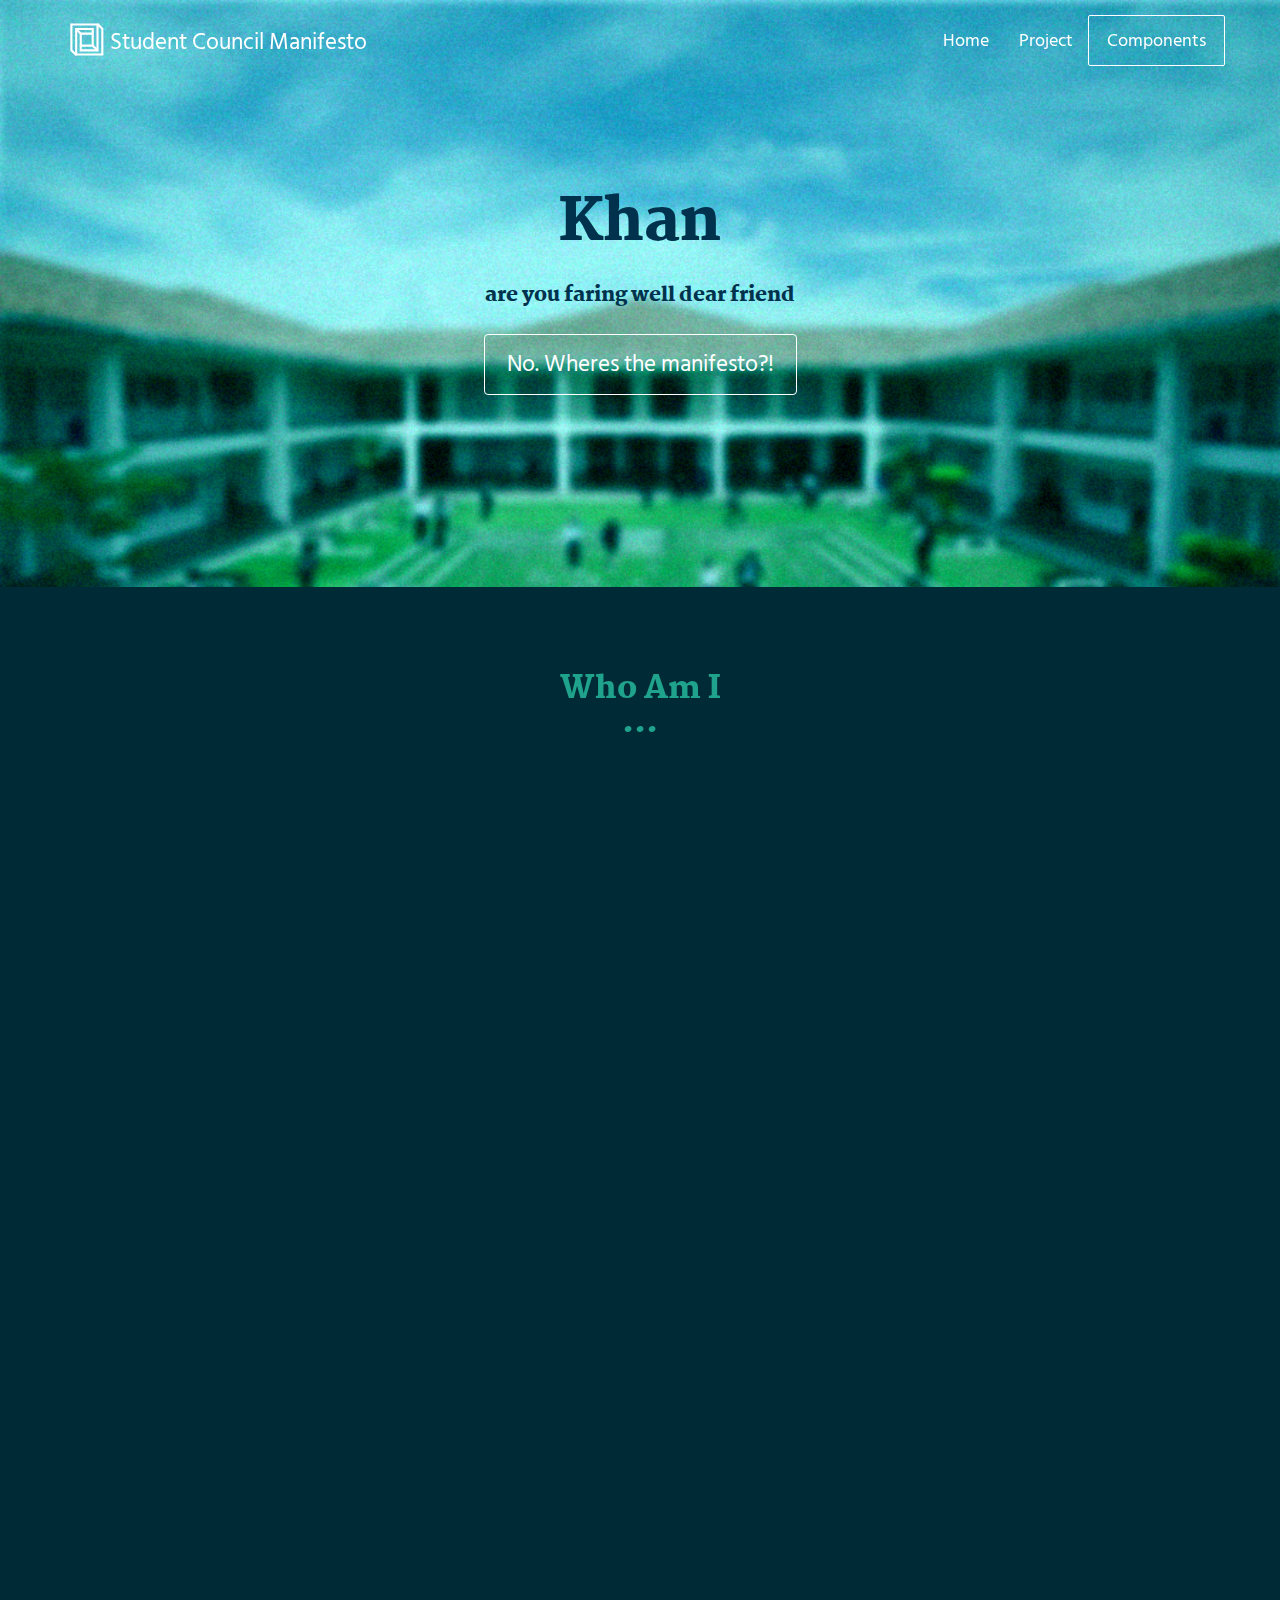
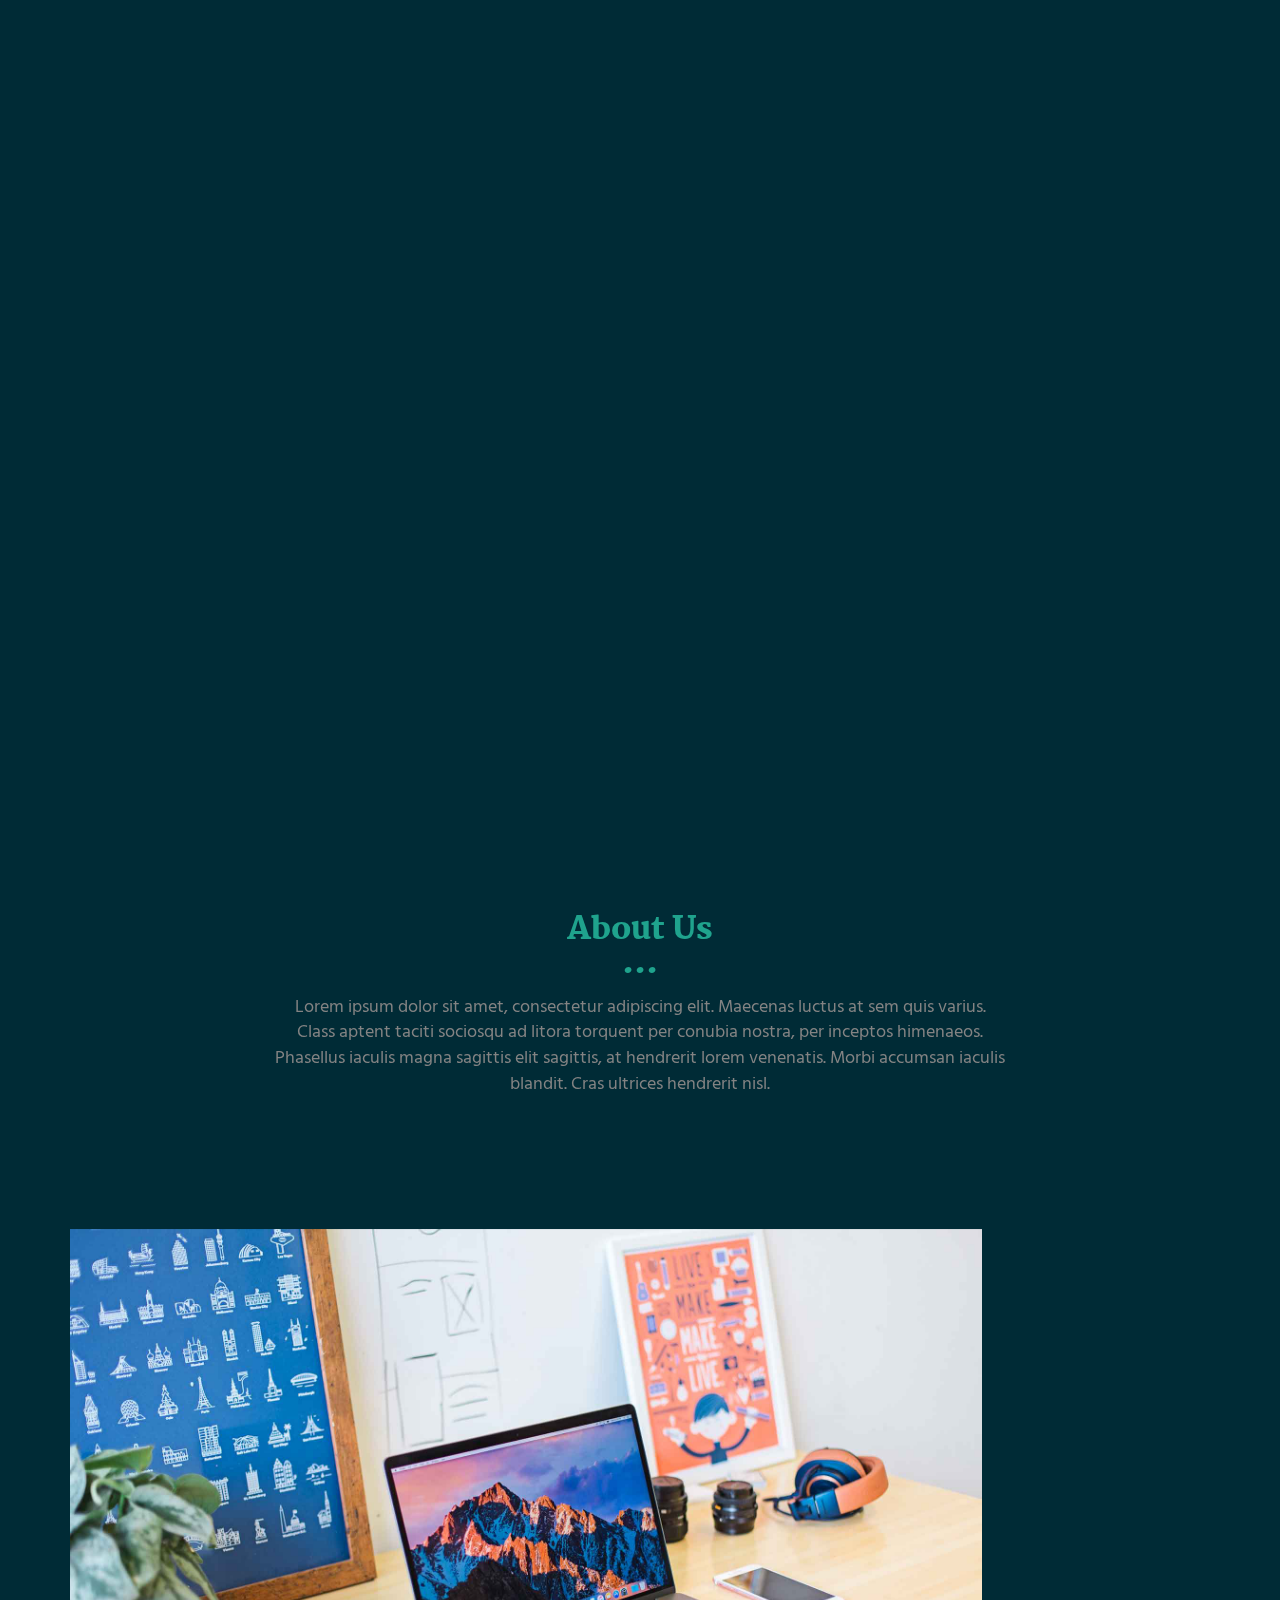
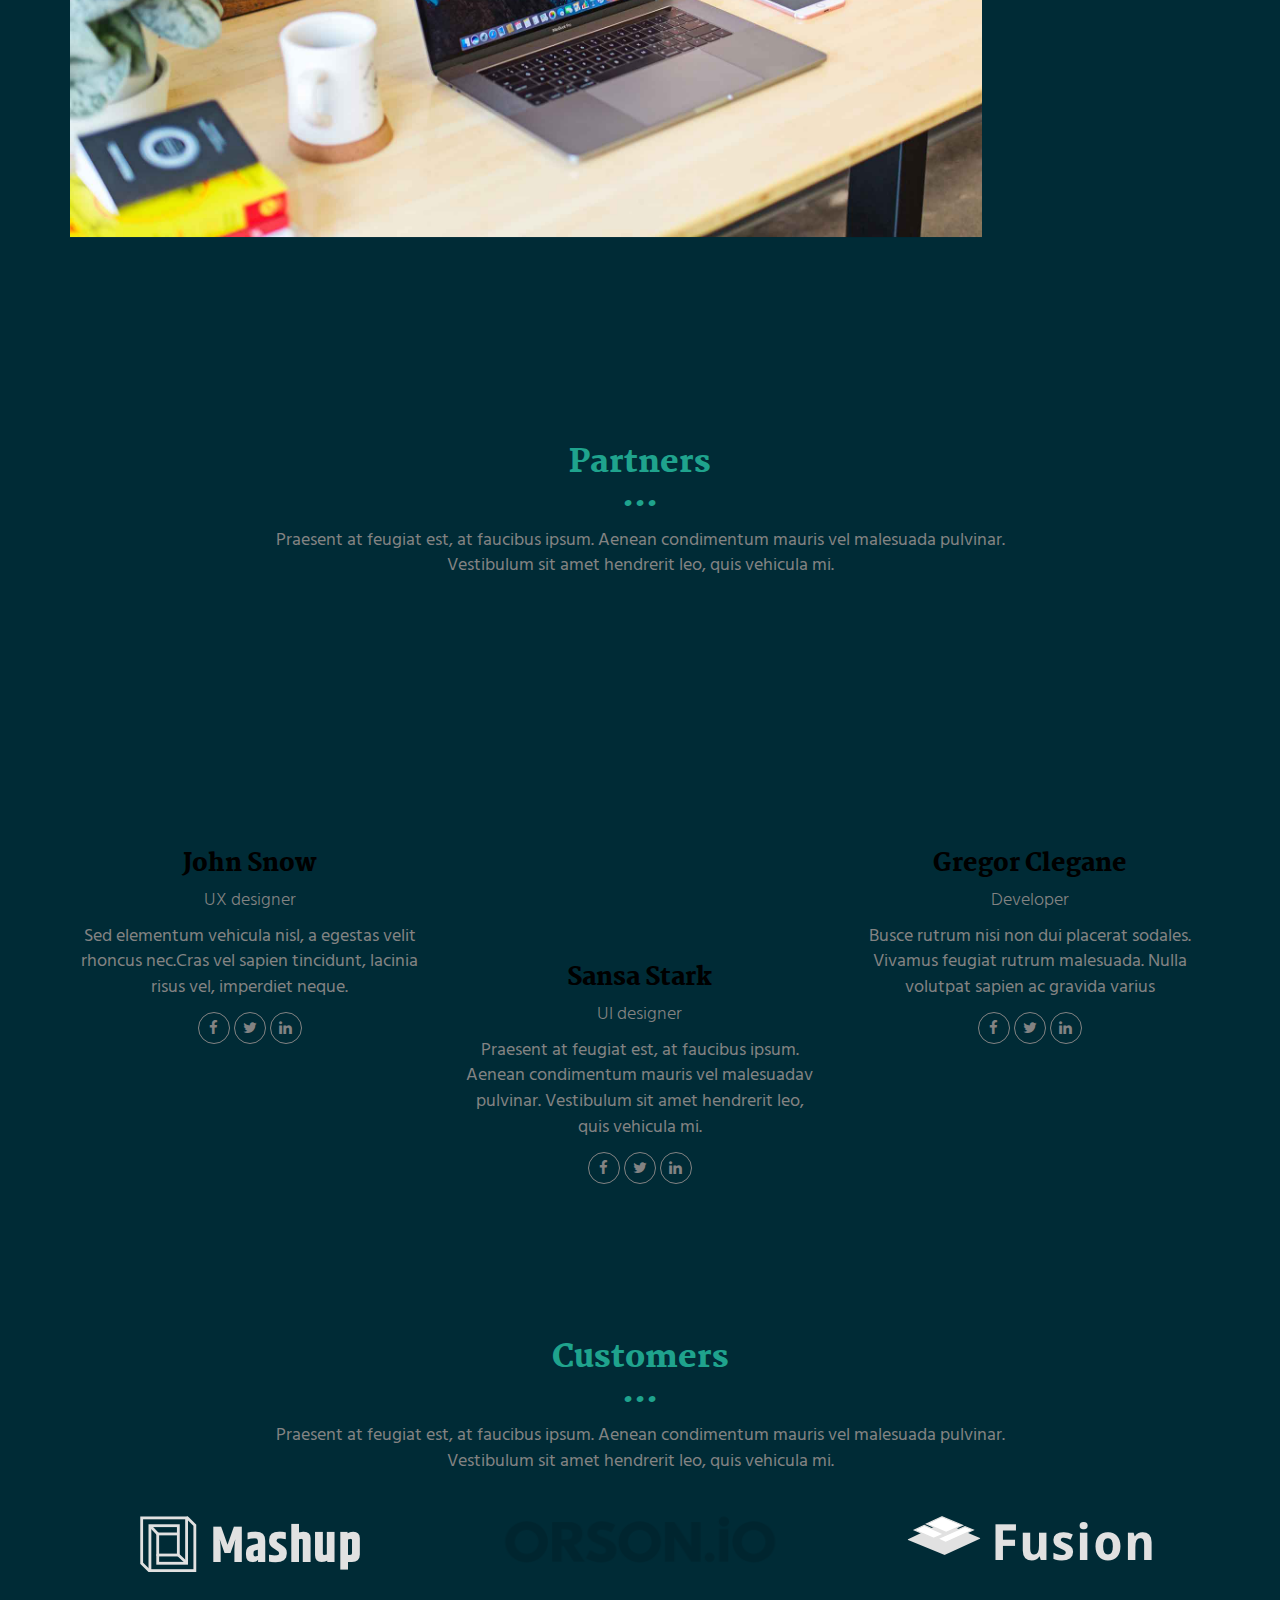
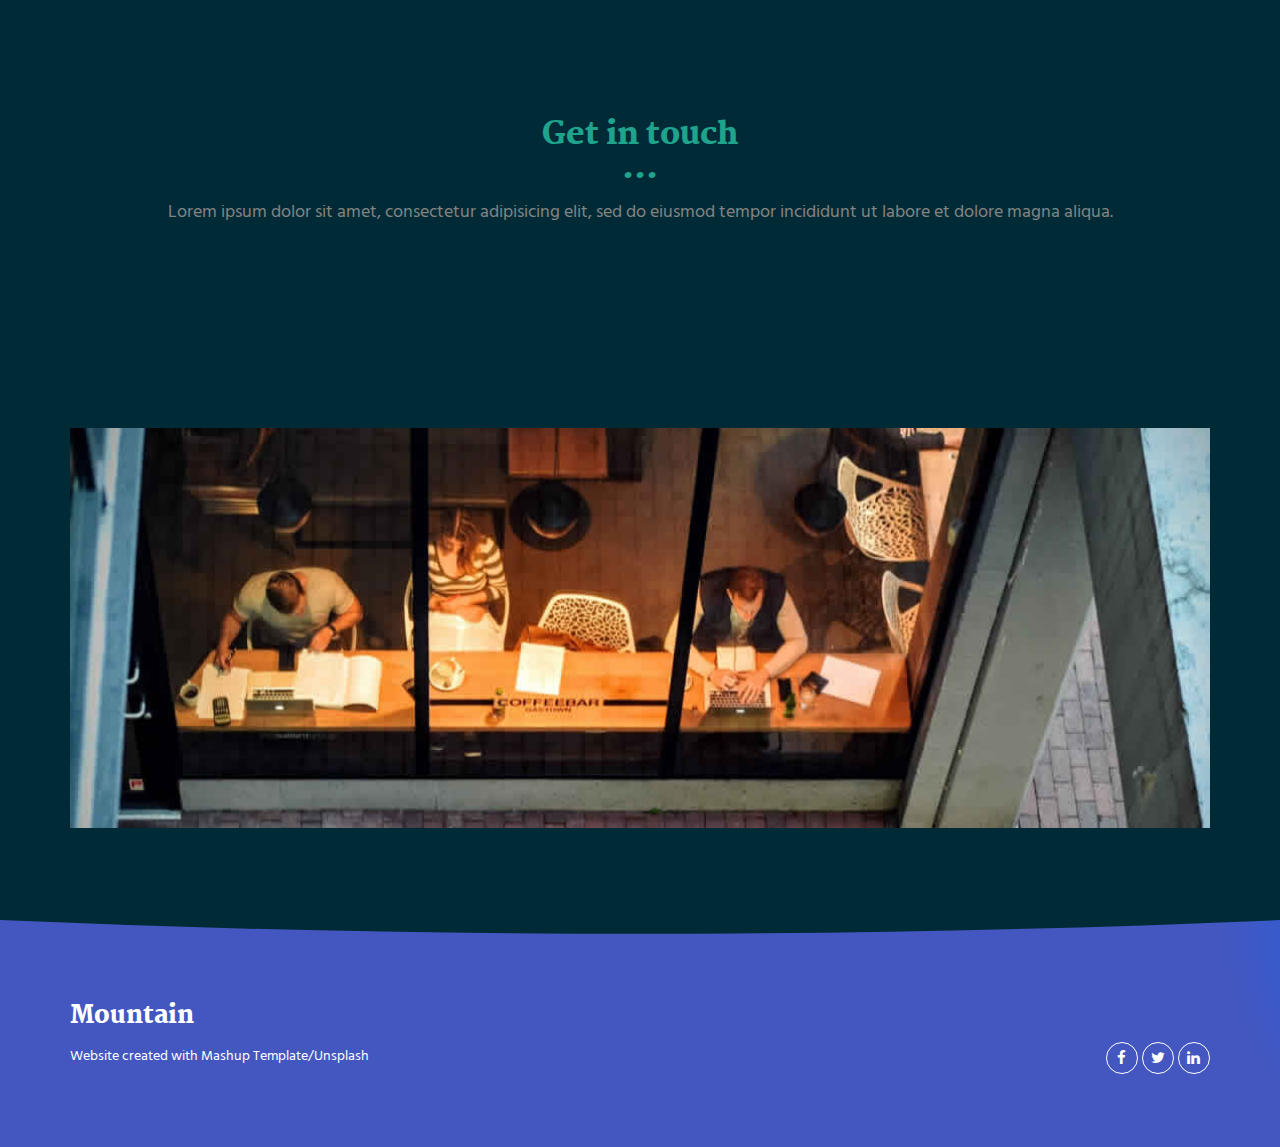
==== index.html @ 5f34f3c2 "edit pukul 6.31pm" ====
<!DOCTYPE html>
<html lang="en">

<head>
  <meta charset="UTF-8">
  <meta content="IE=edge" http-equiv="X-UA-Compatible">
  <meta content="width=device-width,initial-scale=1" name="viewport">
  <meta content="description" name="description">
  <meta name="google" content="notranslate" />
  <meta content="Mashup templates have been developped by Orson.io team" name="author">

  <!-- Disable tap highlight on IE -->
  <meta name="msapplication-tap-highlight" content="no">
  
  
  <link rel="apple-touch-icon" sizes="180x180" href="./assets/apple-icon-180x180.png">
  <link href="./assets/favicon.ico" rel="icon">


 <link href="assets/vendor/aos/aos.css" rel="stylesheet">


  <title>Title page</title>

<link href="./main.550dcf66.css" rel="stylesheet">
<style>

h10 {
  font-family:Martel,Times New Roman,Times,serif;font-weight:900;line-height:1.1;color:rgb(0, 50, 77); font-size:59px
}
h11 {
  font-family:Martel,Times New Roman,Times,serif;font-weight:900;line-height:1.1;color:rgba(0, 50, 77); font-size:20px
}
h12 {
  font-family:Martel,Times New Roman,Times,serif;font-weight:900;line-height:1.1;color:rgb(255, 255, 255); font-size:20px
}


</style>





</head>

<body> <!-- Add your content of header -->
  


<header>
  <nav class="navbar navbar-default active">
    <div class="container">
      <div class="navbar-header">
        <button type="button" class="navbar-toggle collapsed" data-toggle="collapse" data-target="#navbar-collapse" aria-expanded="false">
          <span class="sr-only">Toggle navigation</span>
          <span class="icon-bar"></span>
          <span class="icon-bar"></span>
          <span class="icon-bar"></span>
        </button>
        <a class="navbar-brand" href="./index.html" title="">
          <img src="./assets/images/mashup-icon.svg" class="navbar-logo-img" alt="">
          Student Council Manifesto
        </a>
      </div>

      <div class="collapse navbar-collapse" id="navbar-collapse">
        <ul class="nav navbar-nav navbar-right">
          <li><a href="./index.html" title="">Home</a></li>
          <li><a href="./project.html" title="">Project</a></li>
          <li>
            <p>
              <a href="./components.html" class="btn btn-default navbar-btn" title="">Components</a>
            </p>
          </li>

        </ul>
      </div> 
    </div>
  </nav>
</header>

<!-- Add your site or app content here -->
  <div class="hero-full-container background-image-container white-text-container">
    <div class="container">
      <div class="row">
        <div class="col-xs-12">
          <h10>Khan</h10>
          <br>
          <br>
          <h11>are you faring well dear friend</h11>
          <br>
          <br>
          <a href="./project.html" class="btn btn-default btn-lg" title="">No. Wheres the manifesto?!</a>
        </div>
      </div>
    </div>
  </div>


<div class="section-container">
    <div class="container" data-aos="fade-up">
      <div class="row">
        <div class="col-xs-12 col-md-8 col-md-offset-2">
          <div class="text-center">
            <h2>Who Am I
            
            </h2>
          </div>
       </div>
      </div>
    </div>
  </div>
</div>
  <div class="container" data-aos="fade-up" data-aos-delay="600">
    <div class="row">
      <div class="col-xs-12 col-md-8">
        <div class="text-center">
          <img src="assets/images/code0.png" width="550" height="113">
        </div>
     </div>
    </div>
  </div>

  <br>
  <br>
  <br>
  <br>
  <br>
  <br>
  <br>
  <br>

  <div class="container" data-aos="fade-up" data-aos-delay="600">
    <div class="row">
      <div class="col-xs-12 col-md-8">
        <div class="text-center">
          <img src="assets/images/code1.png" width="550" height="170">
        </div>
     </div>
    </div>
  </div>

  
  <br>
  <br>
  <br>
  <br>
  <br>
  <br>
  <br>
  <br>

  <div class="container" data-aos="fade-up" data-aos-delay="600">
    <div class="row">
      <div class="col-xs-12 col-md-8">
        <div class="text-center">
          <img src="assets/images/code2.png" width="550" height="170">
        </div>
     </div>
    </div>
  </div>

  
  <br>
  <br>
  <br>
  <br>
  <br>
  <br>
  <br>
  <br>

  <div class="container" data-aos="fade-up" data-aos-delay="600">
    <div class="row">
      <div class="col-xs-12 col-md-8">
        <div class="text-center">
          <img src="assets/images/code3.png" width="550" height="170">
        </div>
     </div>
    </div>
  </div>

  
  <br>
  <br>
  <br>
  <br>
  <br>
  <br>
  <br>
  <br>

  <div class="container" data-aos="fade-up" data-aos-delay="600">
    <div class="row">
      <div class="col-xs-12 col-md-8">
        <div class="text-center">
          <img src="assets/images/code4.png" width="550" height="170">
        </div>
     </div>
    </div>
  </div>


  <div class="section-container">
    <div class="container">
      <div class="row">
        <div class="col-xs-12 col-md-8 col-md-offset-2">
          <div class="text-center">
            <h2>About Us</h2>
            <p>Lorem ipsum dolor sit amet, consectetur adipiscing elit. Maecenas luctus at sem quis varius. 
            <br>
            Class aptent taciti sociosqu ad litora torquent per conubia nostra, per inceptos himenaeos. Phasellus iaculis magna sagittis elit sagittis, at hendrerit lorem venenatis. Morbi accumsan iaculis blandit. Cras ultrices hendrerit nisl.</p>
          </div>
       </div>
      </div>
    </div>
  </div>

  <div class="section-container">
    <div class="container">
      <div class="row">      
          <div class="col-xs-12">


            <div id="carousel-example-generic" class="carousel carousel-fade slide" data-ride="carousel">
                
                <div class="carousel-inner" role="listbox">

                    <div class="item active">
                        <img class="img-responsive" src="./assets/images/img-06.jpg" alt="First slide">
                        <div class="carousel-caption card-shadow reveal">
                          
                          <h3>external connection</h3>
                          <a class="left carousel-control" href="#carousel-example-generic" role="button" data-slide="prev">
                            <i class="fa fa-chevron-left" aria-hidden="true"></i>
                            <span class="sr-only">Previous</span>
                          </a>
                          <a class="right carousel-control" href="#carousel-example-generic" role="button" data-slide="next">
                            <i class="fa fa-chevron-right" aria-hidden="true"></i>
                            <span class="sr-only">Next</span>
                          </a>
                          <p aria-setsize="1000">
                            links <strong>KY with other colleges</strong> under one union. Ever heard of Ivy league?
                          </p>
                          
                          <p>
                            Sunway, Taylors, KTJ, Intec, GMI, MCKL, KYUEM, etc. dan nasi goreng
                          </p>
                          <a href="./project.html" class="btn btn-primary" title="">
                            Discover
                          </a>
                        </div>
                    </div>
                    <div class="item">
                        <img class="img-responsive" src="./assets/images/img-07.jpg" alt="First slide">
                        <div class="carousel-caption card-shadow reveal">

                          <h3>internal connection</h3>
                            <a class="left carousel-control" href="#carousel-example-generic" role="button" data-slide="prev">
                              <i class="fa fa-chevron-left" aria-hidden="true"></i>
                              <span class="sr-only">Previous</span>
                            </a>
                            <a class="right carousel-control" href="#carousel-example-generic" role="button" data-slide="next">
                              <i class="fa fa-chevron-right" aria-hidden="true"></i>
                              <span class="sr-only">Next</span>
                            </a>
                          <p>
                            a biweekly social event space for socialising held by students and/or clubs alike. <strong>By students, for students</strong>
                          </p>
                          
                          <p>
                            &lt;Where? Will push to add amenities on the area beside the cafe; sound system, benches, lighting, you name it~
                            <br>
                            &lt;How? Will be based on a booking system. Find friends, plan events, apply, have fun!
                          </p>
                          <a href="./project.html" class="btn btn-primary" title="">
                            Discover
                          </a>
                        </div>
                    </div>
                    <div class="item">
                      <img class="img-responsive" src="./assets/images/img-07.jpg" alt="First slide">
                      <div class="carousel-caption card-shadow reveal">

                        <h3>sc-student connection</h3>
                          <a class="left carousel-control" href="#carousel-example-generic" role="button" data-slide="prev">
                            <i class="fa fa-chevron-left" aria-hidden="true"></i>
                            <span class="sr-only">Previous</span>
                          </a>
                          <a class="right carousel-control" href="#carousel-example-generic" role="button" data-slide="next">
                            <i class="fa fa-chevron-right" aria-hidden="true"></i>
                            <span class="sr-only">Next</span>
                          </a>
                        <p>
                          <strong>breaking the barrier of connection</strong> with the SC using the SC official website.
                        </p>
                        
                        <p>
                          &lt;A section where students can voice concerns directly.
                          <br>
                          &lt;A section where past meeting minutes and updates are compiled in a simpler interface.
                          <br>
                          &lt;Enabling future projects or additions on the SC website as a legacy of my term.
                        </p>
                        <a href="./project.html" class="btn btn-primary" title="">
                          Discover
                        </a>
                      </div>
                  </div>
                </div>
               
            </div>

           
          </div>
          
        </div>  
      
    </div>
  </div>

  <div class="section-container">
    <div class="container text-center">
      <div class="row section-container-spacer">
        <div class="col-xs-12 col-md-12">
          <h2>Partners</h2>
          <p>Praesent at feugiat est, at faucibus ipsum. Aenean condimentum mauris vel malesuada pulvinar. <br>Vestibulum sit amet hendrerit leo, quis vehicula mi.</p>
        </div>  
      </div>
      <div class="row">
        <div class="col-xs-12 col-md-4">
          <img src="./assets/images/profil-01.jpg" alt="" class="reveal img-responsive reveal-content image-center">
          <h3>John Snow</h3>
          <h4>UX designer</h4>
          <p>Sed elementum vehicula nisl, a egestas velit rhoncus nec.Cras vel sapien tincidunt, lacinia risus vel, imperdiet neque.</p>
          <p>
            <a href="https://facebook.com/" class="social-round-icon fa-icon" title="">
              <i class="fa fa-facebook" aria-hidden="true"></i>
            </a>
            <a href="https://twitter.com/" class="social-round-icon fa-icon" title="">
              <i class="fa fa-twitter" aria-hidden="true"></i>
            </a>
            <a href="https://www.linkedin.com/" class="social-round-icon fa-icon" title="">
              <i class="fa fa-linkedin" aria-hidden="true"></i>
            </a>
          </p>
        </div>
       
        <div class="col-xs-12 col-md-4">
          <img src="./assets/images/profil-02.jpg" alt="" class="reveal img-responsive reveal-content image-center">
          <h3>Sansa Stark</h3>
          <h4>UI designer</h4>
          <p>Praesent at feugiat est, at faucibus ipsum. Aenean condimentum mauris vel malesuadav pulvinar. Vestibulum sit amet hendrerit leo, quis vehicula mi.</p>
          <p>
            <a href="https://facebook.com/" class="social-round-icon fa-icon" title="">
              <i class="fa fa-facebook" aria-hidden="true"></i>
            </a>
            <a href="https://twitter.com/" class="social-round-icon fa-icon" title="">
              <i class="fa fa-twitter" aria-hidden="true"></i>
            </a>
            <a href="https://www.linkedin.com/" class="social-round-icon fa-icon" title="">
              <i class="fa fa-linkedin" aria-hidden="true"></i>
            </a>
          </p>
        </div>
        <div class="col-xs-12 col-md-4">
          <img src="./assets/images/profil-03.jpg" alt="" class="reveal img-responsive reveal-content image-center">
          <h3>Gregor Clegane</h3>
          <h4>Developer</h4>
          <p>Busce rutrum nisi non dui placerat sodales. Vivamus feugiat rutrum malesuada. Nulla volutpat sapien ac gravida varius</p>
          <p>
            <a href="https://facebook.com/" class="social-round-icon fa-icon" title="">
              <i class="fa fa-facebook" aria-hidden="true"></i>
            </a>
            <a href="https://twitter.com/" class="social-round-icon fa-icon" title="">
              <i class="fa fa-twitter" aria-hidden="true"></i>
            </a>
            <a href="https://www.linkedin.com/" class="social-round-icon fa-icon" title="">
              <i class="fa fa-linkedin" aria-hidden="true"></i>
            </a>
          </p>
        </div>
      </div>
    </div>
  </div>

  <div class="section-container">
    <div class="container text-center">
      <div class="row section-container-spacer">
        <div class="col-xs-12 col-md-12">
          <h2 class="text-center">Customers</h2>
          <p>Praesent at feugiat est, at faucibus ipsum. Aenean condimentum mauris vel malesuada pulvinar. <br>Vestibulum sit amet hendrerit leo, quis vehicula mi.</p>
        </div>  
      </div>
      <div class="row">
        <div class="col-xs-12 col-md-4">
          <img src="./assets/images/logo-01.png" alt="" class="img-responsive reveal-content image-center">

        </div>
       
        <div class="col-xs-12 col-md-4">
          <img src="./assets/images/logo-02.png" alt="" class="img-responsive reveal-content image-center">
        </div>
        <div class="col-xs-12 col-md-4">
          <img src="./assets/images/logo-03.png" alt="" class="img-responsive reveal-content image-center">
        </div>
      </div>
    </div>
  </div>
 
 
  <div class="section-container contact-container">
    <div class="container">
      <div class="row">
        <div class="col-xs-12 col-md-12">
          <div class="section-container-spacer">
            <h2 class="text-center">Get in touch</h2>
            <p class="text-center">Lorem ipsum dolor sit amet, consectetur adipisicing elit, sed do eiusmod
            tempor incididunt ut labore et dolore magna aliqua.</p>
          </div>
          <div class="card-container">
            <div class="card card-shadow col-xs-10 col-xs-offset-1 col-md-8 col-md-offset-2 reveal">
              <form action="" class="reveal-content">
                <div class="row">
                  <div class="col-md-7">
                    <div class="form-group">
                      <input type="email" class="form-control" id="email" placeholder="Email">
                    </div>
                    <div class="form-group">
                      <input type="text" class="form-control" id="subject" placeholder="Subject">
                    </div>
                    <div class="form-group">
                      <textarea class="form-control" rows="3" placeholder="Enter your message"></textarea>
                    </div>
                    <button type="submit" class="btn btn-primary">Send message</button>
                  </div>
                  <div class="col-md-5">
                    <ul class="list-unstyled address-container">
                      <li>
                        <span class="fa-icon">
                          <i class="fa fa-phone" aria-hidden="true"></i>
                        </span>
                        + 33 9 07 45 12 65
                      </li>
                      <li>
                        <span class="fa-icon">
                          <i class="fa fa fa-map-o" aria-hidden="true"></i>
                        </span>
                        42 rue Moulbert 75016 Paris
                      </li>
                    </ul>
                  </div>
                </div>
              </form>
            </div>
            <div class="card-image col-xs-12" style="background-image: url('/assets/images/img-01.jpg')">
            </div>
          </div>
        </div>  
      </div>
    </div>
  </div>

<script>
  document.addEventListener("DOMContentLoaded", function (event) {
    navbarFixedTopAnimation();
  });
</script>

<footer class="footer-container white-text-container">
  <div class="container">
    <div class="row">

     
      <div class="col-xs-12">
        <h3>Mountain</h3>

        <div class="row">
          <div class="col-xs-12 col-sm-7">
            <p><small>Website created with <a href="http://www.mashup-template.com/" title="Create website with free html template">Mashup Template</a>/<a href="https://www.unsplash.com/" title="Beautiful Free Images">Unsplash</a></small>
            </p>
          </div>
          <div class="col-xs-12 col-sm-5">
            <p class="text-right">
              <a href="https://facebook.com/" class="social-round-icon white-round-icon fa-icon" title="">
                <i class="fa fa-facebook" aria-hidden="true"></i>
              </a>
              <a href="https://twitter.com/" class="social-round-icon white-round-icon fa-icon" title="">
                <i class="fa fa-twitter" aria-hidden="true"></i>
              </a>
              <a href="https://www.linkedin.com/" class="social-round-icon white-round-icon fa-icon" title="">
                <i class="fa fa-linkedin" aria-hidden="true"></i>
              </a>
            </p>
          </div>
        </div>
        
        
      </div>
    </div>
  </div>
</footer>

<script>
  document.addEventListener("DOMContentLoaded", function (event) {
    navActivePage();
    scrollRevelation('.reveal');
  });
</script>

<!-- Google Analytics: change UA-XXXXX-X to be your site's ID 

<script>
  (function (i, s, o, g, r, a, m) {
    i['GoogleAnalyticsObject'] = r; i[r] = i[r] || function () {
      (i[r].q = i[r].q || []).push(arguments)
    }, i[r].l = 1 * new Date(); a = s.createElement(o),
      m = s.getElementsByTagName(o)[0]; a.async = 1; a.src = g; m.parentNode.insertBefore(a, m)
  })(window, document, 'script', '//www.google-analytics.com/analytics.js', 'ga');
  ga('create', 'UA-XXXXX-X', 'auto');
  ga('send', 'pageview');
</script>

--> <script type="text/javascript" src="./main.0cf8b554.js"></script>
<script src="assets/vendor/aos/aos.js"></script>
  <script>
    AOS.init();
  </script>
</body>


</html>
---- main.550dcf66.css ----
@import url(https://fonts.googleapis.com/css?family=Hind+Siliguri:300,600|Martel:400,900);@import url(https://maxcdn.bootstrapcdn.com/font-awesome/4.7.0/css/font-awesome.min.css);/*!
 * Bootstrap v3.3.7 (http://getbootstrap.com)
 * Copyright 2011-2016 Twitter, Inc.
 * Licensed under MIT (https://github.com/twbs/bootstrap/blob/master/LICENSE)
 */
/*! normalize.css v3.0.3 | MIT License | github.com/necolas/normalize.css */html{font-family:sans-serif;-ms-text-size-adjust:100%;-webkit-text-size-adjust:100%}body{margin:0}article,aside,details,figcaption,figure,footer,header,hgroup,main,menu,nav,section,summary{display:block}audio,canvas,progress,video{display:inline-block;vertical-align:baseline}audio:not([controls]){display:none;height:0}[hidden],template{display:none}a{background-color:transparent}a:active,a:hover{outline:0}abbr[title]{border-bottom:1px dotted}b,strong{font-weight:700}dfn{font-style:italic}h1{font-size:2em;margin:.67em 0}mark{background:#ff0;color:#000}small{font-size:80%}sub,sup{font-size:75%;line-height:0;position:relative;vertical-align:baseline}sup{top:-.5em}sub{bottom:-.25em}img{border:0}svg:not(:root){overflow:hidden}figure{margin:1em 40px}hr{box-sizing:content-box;height:0}pre{overflow:auto}code,kbd,pre,samp{font-family:monospace,monospace;font-size:1em}button,input,optgroup,select,textarea{color:inherit;font:inherit;margin:0}button{overflow:visible}button,select{text-transform:none}button,html input[type=button],input[type=reset],input[type=submit]{-webkit-appearance:button;cursor:pointer}button[disabled],html input[disabled]{cursor:default}button::-moz-focus-inner,input::-moz-focus-inner{border:0;padding:0}input{line-height:normal}input[type=checkbox],input[type=radio]{box-sizing:border-box;padding:0}input[type=number]::-webkit-inner-spin-button,input[type=number]::-webkit-outer-spin-button{height:auto}input[type=search]{-webkit-appearance:textfield;box-sizing:content-box}input[type=search]::-webkit-search-cancel-button,input[type=search]::-webkit-search-decoration{-webkit-appearance:none}fieldset{border:1px solid silver;margin:0 2px;padding:.35em .625em .75em}textarea{overflow:auto}optgroup{font-weight:700}table{border-collapse:collapse;border-spacing:0}td,th{padding:0}

/*! Source: https://github.com/h5bp/html5-boilerplate/blob/master/src/css/main.css */@media print{*,:after,:before{background:transparent!important;color:#000!important;box-shadow:none!important;text-shadow:none!important}a,a:visited{text-decoration:underline}a[href]:after{content:" (" attr(href) ")"}abbr[title]:after{content:" (" attr(title) ")"}a[href^="#"]:after,a[href^="javascript:"]:after{content:""}blockquote,pre{border:1px solid #999;page-break-inside:avoid}thead{display:table-header-group}img,tr{page-break-inside:avoid}img{max-width:100%!important}h2,h3,p{orphans:3;widows:3}h2,h3{page-break-after:avoid}.navbar{display:none}.btn>.caret,.dropup>.btn>.caret{border-top-color:#000!important}.label{border:1px solid #000}.table{border-collapse:collapse!important}.table td,.table th{background-color:#fff!important}.table-bordered td,.table-bordered th{border:1px solid #ddd!important}}*,:after,:before{-webkit-box-sizing:border-box;-moz-box-sizing:border-box;box-sizing:border-box}html{font-size:10px;-webkit-tap-highlight-color:transparent}body{font-family:Hind Siliguri,Helvetica,Arial,sans-serif;font-size:18px;line-height:1.42857;color:#838383;background-color:rgb(0, 43, 54)}button,input,select,textarea{font-family:inherit;font-size:inherit;line-height:inherit}a{color:#1FA38D;text-decoration:none}a:focus,a:hover{color:#1045a4;text-decoration:underline}a:focus{outline:5px auto -webkit-focus-ring-color;outline-offset:-2px}figure{margin:0}img{vertical-align:middle}.img-responsive{display:block;max-width:100%;height:auto}.img-rounded{border-radius:4px}.img-thumbnail{padding:4px;line-height:1.42857;background-color:#fff;border:1px solid #ddd;border-radius:2px;-webkit-transition:all .2s ease-in-out;-o-transition:all .2s ease-in-out;transition:all .2s ease-in-out;display:inline-block;max-width:100%;height:auto}.img-circle{border-radius:50%}hr{margin-top:25px;margin-bottom:25px;border:0;border-top:1px solid #eee}.sr-only{position:absolute;width:1px;height:1px;margin:-1px;padding:0;overflow:hidden;clip:rect(0,0,0,0);border:0}.sr-only-focusable:active,.sr-only-focusable:focus{position:static;width:auto;height:auto;margin:0;overflow:visible;clip:auto}[role=button]{cursor:pointer}.h1,.h2,.h3,.h4,.h5,.h6,h1,h2,h3,h4,h5,h6{font-family:Martel,Times New Roman,Times,serif;font-weight:900;line-height:1.1;color:#1FA38D}.h1 .small,.h1 small,.h2 .small,.h2 small,.h3 .small,.h3 small,.h4 .small,.h4 small,.h5 .small,.h5 small,.h6 .small,.h6 small,h1 .small,h1 small,h2 .small,h2 small,h3 .small,h3 small,h4 .small,h4 small,h5 .small,h5 small,h6 .small,h6 small{font-weight:400;line-height:1;color:#777}.h1,.h2,.h3,h1,h2,h3{margin-top:25px;margin-bottom:12.5px}.h1 .small,.h1 small,.h2 .small,.h2 small,.h3 .small,.h3 small,h1 .small,h1 small,h2 .small,h2 small,h3 .small,h3 small{font-size:65%}.h4,.h5,.h6,h4,h5,h6{margin-top:12.5px;margin-bottom:12.5px}.h4 .small,.h4 small,.h5 .small,.h5 small,.h6 .small,.h6 small,h4 .small,h4 small,h5 .small,h5 small,h6 .small,h6 small{font-size:75%}.h1,h1{font-size:59px}.h2,h2{font-size:31px}.h3,h3{font-size:24px}.h4,.h5,h4,h5{font-size:18px}.h6,h6{font-size:16px}p{margin:0 0 12.5px}.lead{margin-bottom:25px;font-size:20px;font-weight:300;line-height:1.4}@media (min-width:768px){.lead{font-size:27px}}.small,small{font-size:77%}.mark,mark{background-color:#fcf8e3;padding:.2em}.text-left{text-align:left}.text-right{text-align:right}.text-center{text-align:center}.text-justify{text-align:justify}.text-nowrap{white-space:nowrap}.text-lowercase{text-transform:lowercase}.initialism,.text-uppercase{text-transform:uppercase}.text-capitalize{text-transform:capitalize}.text-muted{color:#777}.text-primary{color:#1FA38D}a.text-primary:focus,a.text-primary:hover{color:#124fbb}.text-success{color:#fff}a.text-success:focus,a.text-success:hover{color:#e6e6e6}.text-info{color:#31708f}a.text-info:focus,a.text-info:hover{color:#245269}.text-warning{color:#8a6d3b}a.text-warning:focus,a.text-warning:hover{color:#66512c}.text-danger{color:#fff}a.text-danger:focus,a.text-danger:hover{color:#e6e6e6}.bg-primary{color:#fff;background-color:#1FA38D}a.bg-primary:focus,a.bg-primary:hover{background-color:#124fbb}.bg-success{background-color:#08005f}a.bg-success:focus,a.bg-success:hover{background-color:#04002c}.bg-info{background-color:#d9edf7}a.bg-info:focus,a.bg-info:hover{background-color:#afd9ee}.bg-warning{background-color:#fcf8e3}a.bg-warning:focus,a.bg-warning:hover{background-color:#f7ecb5}.bg-danger{background-color:#ca044b}a.bg-danger:focus,a.bg-danger:hover{background-color:#980338}.page-header{padding-bottom:11.5px;margin:50px 0 25px;border-bottom:1px solid #eee}ol,ul{margin-top:0;margin-bottom:12.5px}ol ol,ol ul,ul ol,ul ul{margin-bottom:0}.list-inline,.list-unstyled{padding-left:0;list-style:none}.list-inline{margin-left:-5px}.list-inline>li{display:inline-block;padding-left:5px;padding-right:5px}dl{margin-top:0;margin-bottom:25px}dd,dt{line-height:1.42857}dt{font-weight:700}dd{margin-left:0}.dl-horizontal dd:after,.dl-horizontal dd:before{content:" ";display:table}.dl-horizontal dd:after{clear:both}@media (min-width:768px){.dl-horizontal dt{float:left;width:160px;clear:left;text-align:right;overflow:hidden;text-overflow:ellipsis;white-space:nowrap}.dl-horizontal dd{margin-left:180px}}abbr[data-original-title],abbr[title]{cursor:help;border-bottom:1px dotted #777}.initialism{font-size:90%}blockquote{padding:12.5px 25px;margin:0 0 25px;font-size:22.5px;border-left:5px solid #eee}blockquote ol:last-child,blockquote p:last-child,blockquote ul:last-child{margin-bottom:0}blockquote .small,blockquote footer,blockquote small{display:block;font-size:80%;line-height:1.42857;color:#777}blockquote .small:before,blockquote footer:before,blockquote small:before{content:"\2014   \A0"}.blockquote-reverse,blockquote.pull-right{padding-right:15px;padding-left:0;border-right:5px solid #eee;border-left:0;text-align:right}.blockquote-reverse .small:before,.blockquote-reverse footer:before,.blockquote-reverse small:before,blockquote.pull-right .small:before,blockquote.pull-right footer:before,blockquote.pull-right small:before{content:""}.blockquote-reverse .small:after,.blockquote-reverse footer:after,.blockquote-reverse small:after,blockquote.pull-right .small:after,blockquote.pull-right footer:after,blockquote.pull-right small:after{content:"\A0   \2014"}address{margin-bottom:25px;font-style:normal;line-height:1.42857}code,kbd,pre,samp{font-family:Menlo,Monaco,Consolas,Courier New,monospace}code{color:#c7254e;background-color:#f9f2f4}code,kbd{padding:2px 4px;font-size:90%;border-radius:2px}kbd{color:#fff;background-color:#333;box-shadow:inset 0 -1px 0 rgba(0,0,0,.25)}kbd kbd{padding:0;font-size:100%;font-weight:700;box-shadow:none}pre{display:block;padding:12px;margin:0 0 12.5px;font-size:17px;line-height:1.42857;word-break:break-all;word-wrap:break-word;color:#333;background-color:#f5f5f5;border:1px solid #ccc;border-radius:2px}pre code{padding:0;font-size:inherit;color:inherit;white-space:pre-wrap;background-color:transparent;border-radius:0}.pre-scrollable{max-height:340px;overflow-y:scroll}.container{margin-right:auto;margin-left:auto;padding-left:15px;padding-right:15px}.container:after,.container:before{content:" ";display:table}.container:after{clear:both}@media (min-width:768px){.container{width:750px}}@media (min-width:992px){.container{width:970px}}@media (min-width:1200px){.container{width:1170px}}.container-fluid{margin-right:auto;margin-left:auto;padding-left:15px;padding-right:15px}.container-fluid:after,.container-fluid:before{content:" ";display:table}.container-fluid:after{clear:both}.row{margin-left:-15px;margin-right:-15px}.row:after,.row:before{content:" ";display:table}.row:after{clear:both}.col-lg-1,.col-lg-2,.col-lg-3,.col-lg-4,.col-lg-5,.col-lg-6,.col-lg-7,.col-lg-8,.col-lg-9,.col-lg-10,.col-lg-11,.col-lg-12,.col-md-1,.col-md-2,.col-md-3,.col-md-4,.col-md-5,.col-md-6,.col-md-7,.col-md-8,.col-md-9,.col-md-10,.col-md-11,.col-md-12,.col-sm-1,.col-sm-2,.col-sm-3,.col-sm-4,.col-sm-5,.col-sm-6,.col-sm-7,.col-sm-8,.col-sm-9,.col-sm-10,.col-sm-11,.col-sm-12,.col-xs-1,.col-xs-2,.col-xs-3,.col-xs-4,.col-xs-5,.col-xs-6,.col-xs-7,.col-xs-8,.col-xs-9,.col-xs-10,.col-xs-11,.col-xs-12{position:relative;min-height:1px;padding-left:15px;padding-right:15px}.col-xs-1,.col-xs-2,.col-xs-3,.col-xs-4,.col-xs-5,.col-xs-6,.col-xs-7,.col-xs-8,.col-xs-9,.col-xs-10,.col-xs-11,.col-xs-12{float:left}.col-xs-1{width:8.33333%}.col-xs-2{width:16.66667%}.col-xs-3{width:25%}.col-xs-4{width:33.33333%}.col-xs-5{width:41.66667%}.col-xs-6{width:50%}.col-xs-7{width:58.33333%}.col-xs-8{width:66.66667%}.col-xs-9{width:75%}.col-xs-10{width:83.33333%}.col-xs-11{width:91.66667%}.col-xs-12{width:100%}.col-xs-pull-0{right:auto}.col-xs-pull-1{right:8.33333%}.col-xs-pull-2{right:16.66667%}.col-xs-pull-3{right:25%}.col-xs-pull-4{right:33.33333%}.col-xs-pull-5{right:41.66667%}.col-xs-pull-6{right:50%}.col-xs-pull-7{right:58.33333%}.col-xs-pull-8{right:66.66667%}.col-xs-pull-9{right:75%}.col-xs-pull-10{right:83.33333%}.col-xs-pull-11{right:91.66667%}.col-xs-pull-12{right:100%}.col-xs-push-0{left:auto}.col-xs-push-1{left:8.33333%}.col-xs-push-2{left:16.66667%}.col-xs-push-3{left:25%}.col-xs-push-4{left:33.33333%}.col-xs-push-5{left:41.66667%}.col-xs-push-6{left:50%}.col-xs-push-7{left:58.33333%}.col-xs-push-8{left:66.66667%}.col-xs-push-9{left:75%}.col-xs-push-10{left:83.33333%}.col-xs-push-11{left:91.66667%}.col-xs-push-12{left:100%}.col-xs-offset-0{margin-left:0}.col-xs-offset-1{margin-left:8.33333%}.col-xs-offset-2{margin-left:16.66667%}.col-xs-offset-3{margin-left:25%}.col-xs-offset-4{margin-left:33.33333%}.col-xs-offset-5{margin-left:41.66667%}.col-xs-offset-6{margin-left:50%}.col-xs-offset-7{margin-left:58.33333%}.col-xs-offset-8{margin-left:66.66667%}.col-xs-offset-9{margin-left:75%}.col-xs-offset-10{margin-left:83.33333%}.col-xs-offset-11{margin-left:91.66667%}.col-xs-offset-12{margin-left:100%}@media (min-width:768px){.col-sm-1,.col-sm-2,.col-sm-3,.col-sm-4,.col-sm-5,.col-sm-6,.col-sm-7,.col-sm-8,.col-sm-9,.col-sm-10,.col-sm-11,.col-sm-12{float:left}.col-sm-1{width:8.33333%}.col-sm-2{width:16.66667%}.col-sm-3{width:25%}.col-sm-4{width:33.33333%}.col-sm-5{width:41.66667%}.col-sm-6{width:50%}.col-sm-7{width:58.33333%}.col-sm-8{width:66.66667%}.col-sm-9{width:75%}.col-sm-10{width:83.33333%}.col-sm-11{width:91.66667%}.col-sm-12{width:100%}.col-sm-pull-0{right:auto}.col-sm-pull-1{right:8.33333%}.col-sm-pull-2{right:16.66667%}.col-sm-pull-3{right:25%}.col-sm-pull-4{right:33.33333%}.col-sm-pull-5{right:41.66667%}.col-sm-pull-6{right:50%}.col-sm-pull-7{right:58.33333%}.col-sm-pull-8{right:66.66667%}.col-sm-pull-9{right:75%}.col-sm-pull-10{right:83.33333%}.col-sm-pull-11{right:91.66667%}.col-sm-pull-12{right:100%}.col-sm-push-0{left:auto}.col-sm-push-1{left:8.33333%}.col-sm-push-2{left:16.66667%}.col-sm-push-3{left:25%}.col-sm-push-4{left:33.33333%}.col-sm-push-5{left:41.66667%}.col-sm-push-6{left:50%}.col-sm-push-7{left:58.33333%}.col-sm-push-8{left:66.66667%}.col-sm-push-9{left:75%}.col-sm-push-10{left:83.33333%}.col-sm-push-11{left:91.66667%}.col-sm-push-12{left:100%}.col-sm-offset-0{margin-left:0}.col-sm-offset-1{margin-left:8.33333%}.col-sm-offset-2{margin-left:16.66667%}.col-sm-offset-3{margin-left:25%}.col-sm-offset-4{margin-left:33.33333%}.col-sm-offset-5{margin-left:41.66667%}.col-sm-offset-6{margin-left:50%}.col-sm-offset-7{margin-left:58.33333%}.col-sm-offset-8{margin-left:66.66667%}.col-sm-offset-9{margin-left:75%}.col-sm-offset-10{margin-left:83.33333%}.col-sm-offset-11{margin-left:91.66667%}.col-sm-offset-12{margin-left:100%}}@media (min-width:992px){.col-md-1,.col-md-2,.col-md-3,.col-md-4,.col-md-5,.col-md-6,.col-md-7,.col-md-8,.col-md-9,.col-md-10,.col-md-11,.col-md-12{float:left}.col-md-1{width:8.33333%}.col-md-2{width:16.66667%}.col-md-3{width:25%}.col-md-4{width:33.33333%}.col-md-5{width:41.66667%}.col-md-6{width:50%}.col-md-7{width:58.33333%}.col-md-8{width:66.66667%}.col-md-9{width:75%}.col-md-10{width:83.33333%}.col-md-11{width:91.66667%}.col-md-12{width:100%}.col-md-pull-0{right:auto}.col-md-pull-1{right:8.33333%}.col-md-pull-2{right:16.66667%}.col-md-pull-3{right:25%}.col-md-pull-4{right:33.33333%}.col-md-pull-5{right:41.66667%}.col-md-pull-6{right:50%}.col-md-pull-7{right:58.33333%}.col-md-pull-8{right:66.66667%}.col-md-pull-9{right:75%}.col-md-pull-10{right:83.33333%}.col-md-pull-11{right:91.66667%}.col-md-pull-12{right:100%}.col-md-push-0{left:auto}.col-md-push-1{left:8.33333%}.col-md-push-2{left:16.66667%}.col-md-push-3{left:25%}.col-md-push-4{left:33.33333%}.col-md-push-5{left:41.66667%}.col-md-push-6{left:50%}.col-md-push-7{left:58.33333%}.col-md-push-8{left:66.66667%}.col-md-push-9{left:75%}.col-md-push-10{left:83.33333%}.col-md-push-11{left:91.66667%}.col-md-push-12{left:100%}.col-md-offset-0{margin-left:0}.col-md-offset-1{margin-left:8.33333%}.col-md-offset-2{margin-left:16.66667%}.col-md-offset-3{margin-left:25%}.col-md-offset-4{margin-left:33.33333%}.col-md-offset-5{margin-left:41.66667%}.col-md-offset-6{margin-left:50%}.col-md-offset-7{margin-left:58.33333%}.col-md-offset-8{margin-left:66.66667%}.col-md-offset-9{margin-left:75%}.col-md-offset-10{margin-left:83.33333%}.col-md-offset-11{margin-left:91.66667%}.col-md-offset-12{margin-left:100%}}@media (min-width:1200px){.col-lg-1,.col-lg-2,.col-lg-3,.col-lg-4,.col-lg-5,.col-lg-6,.col-lg-7,.col-lg-8,.col-lg-9,.col-lg-10,.col-lg-11,.col-lg-12{float:left}.col-lg-1{width:8.33333%}.col-lg-2{width:16.66667%}.col-lg-3{width:25%}.col-lg-4{width:33.33333%}.col-lg-5{width:41.66667%}.col-lg-6{width:50%}.col-lg-7{width:58.33333%}.col-lg-8{width:66.66667%}.col-lg-9{width:75%}.col-lg-10{width:83.33333%}.col-lg-11{width:91.66667%}.col-lg-12{width:100%}.col-lg-pull-0{right:auto}.col-lg-pull-1{right:8.33333%}.col-lg-pull-2{right:16.66667%}.col-lg-pull-3{right:25%}.col-lg-pull-4{right:33.33333%}.col-lg-pull-5{right:41.66667%}.col-lg-pull-6{right:50%}.col-lg-pull-7{right:58.33333%}.col-lg-pull-8{right:66.66667%}.col-lg-pull-9{right:75%}.col-lg-pull-10{right:83.33333%}.col-lg-pull-11{right:91.66667%}.col-lg-pull-12{right:100%}.col-lg-push-0{left:auto}.col-lg-push-1{left:8.33333%}.col-lg-push-2{left:16.66667%}.col-lg-push-3{left:25%}.col-lg-push-4{left:33.33333%}.col-lg-push-5{left:41.66667%}.col-lg-push-6{left:50%}.col-lg-push-7{left:58.33333%}.col-lg-push-8{left:66.66667%}.col-lg-push-9{left:75%}.col-lg-push-10{left:83.33333%}.col-lg-push-11{left:91.66667%}.col-lg-push-12{left:100%}.col-lg-offset-0{margin-left:0}.col-lg-offset-1{margin-left:8.33333%}.col-lg-offset-2{margin-left:16.66667%}.col-lg-offset-3{margin-left:25%}.col-lg-offset-4{margin-left:33.33333%}.col-lg-offset-5{margin-left:41.66667%}.col-lg-offset-6{margin-left:50%}.col-lg-offset-7{margin-left:58.33333%}.col-lg-offset-8{margin-left:66.66667%}.col-lg-offset-9{margin-left:75%}.col-lg-offset-10{margin-left:83.33333%}.col-lg-offset-11{margin-left:91.66667%}.col-lg-offset-12{margin-left:100%}}table{background-color:transparent}caption{padding-top:8px;padding-bottom:8px;color:#777}caption,th{text-align:left}.table{width:100%;max-width:100%;margin-bottom:25px}.table>tbody>tr>td,.table>tbody>tr>th,.table>tfoot>tr>td,.table>tfoot>tr>th,.table>thead>tr>td,.table>thead>tr>th{padding:8px;line-height:1.42857;vertical-align:top;border-top:1px solid #ddd}.table>thead>tr>th{vertical-align:bottom;border-bottom:2px solid #ddd}.table>caption+thead>tr:first-child>td,.table>caption+thead>tr:first-child>th,.table>colgroup+thead>tr:first-child>td,.table>colgroup+thead>tr:first-child>th,.table>thead:first-child>tr:first-child>td,.table>thead:first-child>tr:first-child>th{border-top:0}.table>tbody+tbody{border-top:2px solid #ddd}.table .table{background-color:#fff}.table-condensed>tbody>tr>td,.table-condensed>tbody>tr>th,.table-condensed>tfoot>tr>td,.table-condensed>tfoot>tr>th,.table-condensed>thead>tr>td,.table-condensed>thead>tr>th{padding:5px}.table-bordered,.table-bordered>tbody>tr>td,.table-bordered>tbody>tr>th,.table-bordered>tfoot>tr>td,.table-bordered>tfoot>tr>th,.table-bordered>thead>tr>td,.table-bordered>thead>tr>th{border:1px solid #ddd}.table-bordered>thead>tr>td,.table-bordered>thead>tr>th{border-bottom-width:2px}.table-striped>tbody>tr:nth-of-type(odd){background-color:#f9f9f9}.table-hover>tbody>tr:hover{background-color:#f5f5f5}table col[class*=col-]{position:static;float:none;display:table-column}table td[class*=col-],table th[class*=col-]{position:static;float:none;display:table-cell}.table>tbody>tr.active>td,.table>tbody>tr.active>th,.table>tbody>tr>td.active,.table>tbody>tr>th.active,.table>tfoot>tr.active>td,.table>tfoot>tr.active>th,.table>tfoot>tr>td.active,.table>tfoot>tr>th.active,.table>thead>tr.active>td,.table>thead>tr.active>th,.table>thead>tr>td.active,.table>thead>tr>th.active{background-color:#f5f5f5}.table-hover>tbody>tr.active:hover>td,.table-hover>tbody>tr.active:hover>th,.table-hover>tbody>tr:hover>.active,.table-hover>tbody>tr>td.active:hover,.table-hover>tbody>tr>th.active:hover{background-color:#e8e8e8}.table>tbody>tr.success>td,.table>tbody>tr.success>th,.table>tbody>tr>td.success,.table>tbody>tr>th.success,.table>tfoot>tr.success>td,.table>tfoot>tr.success>th,.table>tfoot>tr>td.success,.table>tfoot>tr>th.success,.table>thead>tr.success>td,.table>thead>tr.success>th,.table>thead>tr>td.success,.table>thead>tr>th.success{background-color:#08005f}.table-hover>tbody>tr.success:hover>td,.table-hover>tbody>tr.success:hover>th,.table-hover>tbody>tr:hover>.success,.table-hover>tbody>tr>td.success:hover,.table-hover>tbody>tr>th.success:hover{background-color:#060046}.table>tbody>tr.info>td,.table>tbody>tr.info>th,.table>tbody>tr>td.info,.table>tbody>tr>th.info,.table>tfoot>tr.info>td,.table>tfoot>tr.info>th,.table>tfoot>tr>td.info,.table>tfoot>tr>th.info,.table>thead>tr.info>td,.table>thead>tr.info>th,.table>thead>tr>td.info,.table>thead>tr>th.info{background-color:#d9edf7}.table-hover>tbody>tr.info:hover>td,.table-hover>tbody>tr.info:hover>th,.table-hover>tbody>tr:hover>.info,.table-hover>tbody>tr>td.info:hover,.table-hover>tbody>tr>th.info:hover{background-color:#c4e3f3}.table>tbody>tr.warning>td,.table>tbody>tr.warning>th,.table>tbody>tr>td.warning,.table>tbody>tr>th.warning,.table>tfoot>tr.warning>td,.table>tfoot>tr.warning>th,.table>tfoot>tr>td.warning,.table>tfoot>tr>th.warning,.table>thead>tr.warning>td,.table>thead>tr.warning>th,.table>thead>tr>td.warning,.table>thead>tr>th.warning{background-color:#fcf8e3}.table-hover>tbody>tr.warning:hover>td,.table-hover>tbody>tr.warning:hover>th,.table-hover>tbody>tr:hover>.warning,.table-hover>tbody>tr>td.warning:hover,.table-hover>tbody>tr>th.warning:hover{background-color:#faf2cc}.table>tbody>tr.danger>td,.table>tbody>tr.danger>th,.table>tbody>tr>td.danger,.table>tbody>tr>th.danger,.table>tfoot>tr.danger>td,.table>tfoot>tr.danger>th,.table>tfoot>tr>td.danger,.table>tfoot>tr>th.danger,.table>thead>tr.danger>td,.table>thead>tr.danger>th,.table>thead>tr>td.danger,.table>thead>tr>th.danger{background-color:#ca044b}.table-hover>tbody>tr.danger:hover>td,.table-hover>tbody>tr.danger:hover>th,.table-hover>tbody>tr:hover>.danger,.table-hover>tbody>tr>td.danger:hover,.table-hover>tbody>tr>th.danger:hover{background-color:#b10442}.table-responsive{overflow-x:auto;min-height:.01%}@media screen and (max-width:767px){.table-responsive{width:100%;margin-bottom:18.75px;overflow-y:hidden;-ms-overflow-style:-ms-autohiding-scrollbar;border:1px solid #ddd}.table-responsive>.table{margin-bottom:0}.table-responsive>.table>tbody>tr>td,.table-responsive>.table>tbody>tr>th,.table-responsive>.table>tfoot>tr>td,.table-responsive>.table>tfoot>tr>th,.table-responsive>.table>thead>tr>td,.table-responsive>.table>thead>tr>th{white-space:nowrap}.table-responsive>.table-bordered{border:0}.table-responsive>.table-bordered>tbody>tr>td:first-child,.table-responsive>.table-bordered>tbody>tr>th:first-child,.table-responsive>.table-bordered>tfoot>tr>td:first-child,.table-responsive>.table-bordered>tfoot>tr>th:first-child,.table-responsive>.table-bordered>thead>tr>td:first-child,.table-responsive>.table-bordered>thead>tr>th:first-child{border-left:0}.table-responsive>.table-bordered>tbody>tr>td:last-child,.table-responsive>.table-bordered>tbody>tr>th:last-child,.table-responsive>.table-bordered>tfoot>tr>td:last-child,.table-responsive>.table-bordered>tfoot>tr>th:last-child,.table-responsive>.table-bordered>thead>tr>td:last-child,.table-responsive>.table-bordered>thead>tr>th:last-child{border-right:0}.table-responsive>.table-bordered>tbody>tr:last-child>td,.table-responsive>.table-bordered>tbody>tr:last-child>th,.table-responsive>.table-bordered>tfoot>tr:last-child>td,.table-responsive>.table-bordered>tfoot>tr:last-child>th{border-bottom:0}}fieldset{margin:0;min-width:0}fieldset,legend{padding:0;border:0}legend{display:block;width:100%;margin-bottom:25px;font-size:27px;line-height:inherit;color:#333;border-bottom:1px solid #e5e5e5}label{display:inline-block;max-width:100%;margin-bottom:5px;font-weight:700}input[type=search]{-webkit-box-sizing:border-box;-moz-box-sizing:border-box;box-sizing:border-box}input[type=checkbox],input[type=radio]{margin:4px 0 0;margin-top:1px\9;line-height:normal}input[type=file]{display:block}input[type=range]{display:block;width:100%}select[multiple],select[size]{height:auto}input[type=checkbox]:focus,input[type=file]:focus,input[type=radio]:focus{outline:5px auto -webkit-focus-ring-color;outline-offset:-2px}output{padding-top:13px}.form-control,output{display:block;font-size:18px;line-height:1.42857;color:#555}.form-control{width:100%;height:51px;padding:12px 18px;background-color:#fff;background-image:none;border:1px solid #ddd;border-radius:2px;-webkit-box-shadow:inset 0 1px 1px rgba(0,0,0,.075);box-shadow:inset 0 1px 1px rgba(0,0,0,.075);-webkit-transition:border-color .15s ease-in-out,box-shadow .15s ease-in-out;-o-transition:border-color ease-in-out .15s,box-shadow ease-in-out .15s;transition:border-color .15s ease-in-out,box-shadow .15s ease-in-out}.form-control:focus{border-color:#66afe9;-webkit-box-shadow:inset 0 1px 1px rgba(0,0,0,.075),0 0 8px rgba(102,175,233,.6);box-shadow:inset 0 1px 1px rgba(0,0,0,.075),0 0 8px rgba(102,175,233,.6)}.form-control::-moz-placeholder{color:#999;opacity:1}.form-control:-ms-input-placeholder{color:#999}.form-control::-webkit-input-placeholder{color:#999}.form-control::-ms-expand{border:0;background-color:transparent}.form-control[disabled],.form-control[readonly],fieldset[disabled] .form-control{background-color:#eee;opacity:1}.form-control[disabled],fieldset[disabled] .form-control{cursor:not-allowed}textarea.form-control{height:auto}input[type=search]{-webkit-appearance:none}@media screen and (-webkit-min-device-pixel-ratio:0){input[type=date].form-control,input[type=datetime-local].form-control,input[type=month].form-control,input[type=time].form-control{line-height:51px}.input-group-sm>.input-group-btn>input[type=date].btn,.input-group-sm>.input-group-btn>input[type=datetime-local].btn,.input-group-sm>.input-group-btn>input[type=month].btn,.input-group-sm>.input-group-btn>input[type=time].btn,.input-group-sm>input[type=date].form-control,.input-group-sm>input[type=date].input-group-addon,.input-group-sm>input[type=datetime-local].form-control,.input-group-sm>input[type=datetime-local].input-group-addon,.input-group-sm>input[type=month].form-control,.input-group-sm>input[type=month].input-group-addon,.input-group-sm>input[type=time].form-control,.input-group-sm>input[type=time].input-group-addon,.input-group-sm input[type=date],.input-group-sm input[type=datetime-local],.input-group-sm input[type=month],.input-group-sm input[type=time],input[type=date].input-sm,input[type=datetime-local].input-sm,input[type=month].input-sm,input[type=time].input-sm{line-height:37px}.input-group-lg>.input-group-btn>input[type=date].btn,.input-group-lg>.input-group-btn>input[type=datetime-local].btn,.input-group-lg>.input-group-btn>input[type=month].btn,.input-group-lg>.input-group-btn>input[type=time].btn,.input-group-lg>input[type=date].form-control,.input-group-lg>input[type=date].input-group-addon,.input-group-lg>input[type=datetime-local].form-control,.input-group-lg>input[type=datetime-local].input-group-addon,.input-group-lg>input[type=month].form-control,.input-group-lg>input[type=month].input-group-addon,.input-group-lg>input[type=time].form-control,.input-group-lg>input[type=time].input-group-addon,.input-group-lg input[type=date],.input-group-lg input[type=datetime-local],.input-group-lg input[type=month],.input-group-lg input[type=time],input[type=date].input-lg,input[type=datetime-local].input-lg,input[type=month].input-lg,input[type=time].input-lg{line-height:61px}}.form-group{margin-bottom:15px}.checkbox,.radio{position:relative;display:block;margin-top:10px;margin-bottom:10px}.checkbox label,.radio label{min-height:25px;padding-left:20px;margin-bottom:0;font-weight:400;cursor:pointer}.checkbox-inline input[type=checkbox],.checkbox input[type=checkbox],.radio-inline input[type=radio],.radio input[type=radio]{position:absolute;margin-left:-20px;margin-top:4px\9}.checkbox+.checkbox,.radio+.radio{margin-top:-5px}.checkbox-inline,.radio-inline{position:relative;display:inline-block;padding-left:20px;margin-bottom:0;vertical-align:middle;font-weight:400;cursor:pointer}.checkbox-inline+.checkbox-inline,.radio-inline+.radio-inline{margin-top:0;margin-left:10px}.checkbox-inline.disabled,.checkbox.disabled label,.radio-inline.disabled,.radio.disabled label,fieldset[disabled] .checkbox-inline,fieldset[disabled] .checkbox label,fieldset[disabled] .radio-inline,fieldset[disabled] .radio label,fieldset[disabled] input[type=checkbox],fieldset[disabled] input[type=radio],input[type=checkbox].disabled,input[type=checkbox][disabled],input[type=radio].disabled,input[type=radio][disabled]{cursor:not-allowed}.form-control-static{padding-top:13px;padding-bottom:13px;margin-bottom:0;min-height:43px}.form-control-static.input-lg,.form-control-static.input-sm,.input-group-lg>.form-control-static.form-control,.input-group-lg>.form-control-static.input-group-addon,.input-group-lg>.input-group-btn>.form-control-static.btn,.input-group-sm>.form-control-static.form-control,.input-group-sm>.form-control-static.input-group-addon,.input-group-sm>.input-group-btn>.form-control-static.btn{padding-left:0;padding-right:0}.input-group-sm>.form-control,.input-group-sm>.input-group-addon,.input-group-sm>.input-group-btn>.btn,.input-sm{height:37px;padding:7px 10px;font-size:14px;line-height:1.5;border-radius:2px}.input-group-sm>.input-group-btn>select.btn,.input-group-sm>select.form-control,.input-group-sm>select.input-group-addon,select.input-sm{height:37px;line-height:37px}.input-group-sm>.input-group-btn>select[multiple].btn,.input-group-sm>.input-group-btn>textarea.btn,.input-group-sm>select[multiple].form-control,.input-group-sm>select[multiple].input-group-addon,.input-group-sm>textarea.form-control,.input-group-sm>textarea.input-group-addon,select[multiple].input-sm,textarea.input-sm{height:auto}.form-group-sm .form-control{height:37px;padding:7px 10px;font-size:14px;line-height:1.5;border-radius:2px}.form-group-sm select.form-control{height:37px;line-height:37px}.form-group-sm select[multiple].form-control,.form-group-sm textarea.form-control{height:auto}.form-group-sm .form-control-static{height:37px;min-height:39px;padding:8px 10px;font-size:14px;line-height:1.5}.input-group-lg>.form-control,.input-group-lg>.input-group-addon,.input-group-lg>.input-group-btn>.btn,.input-lg{height:61px;padding:14px 22px;font-size:23px;line-height:1.33333;border-radius:4px}.input-group-lg>.input-group-btn>select.btn,.input-group-lg>select.form-control,.input-group-lg>select.input-group-addon,select.input-lg{height:61px;line-height:61px}.input-group-lg>.input-group-btn>select[multiple].btn,.input-group-lg>.input-group-btn>textarea.btn,.input-group-lg>select[multiple].form-control,.input-group-lg>select[multiple].input-group-addon,.input-group-lg>textarea.form-control,.input-group-lg>textarea.input-group-addon,select[multiple].input-lg,textarea.input-lg{height:auto}.form-group-lg .form-control{height:61px;padding:14px 22px;font-size:23px;line-height:1.33333;border-radius:4px}.form-group-lg select.form-control{height:61px;line-height:61px}.form-group-lg select[multiple].form-control,.form-group-lg textarea.form-control{height:auto}.form-group-lg .form-control-static{height:61px;min-height:48px;padding:15px 22px;font-size:23px;line-height:1.33333}.has-feedback{position:relative}.has-feedback .form-control{padding-right:63.75px}.form-control-feedback{position:absolute;top:0;right:0;z-index:2;display:block;width:51px;height:51px;line-height:51px;text-align:center;pointer-events:none}.form-group-lg .form-control+.form-control-feedback,.input-group-lg+.form-control-feedback,.input-group-lg>.form-control+.form-control-feedback,.input-group-lg>.input-group-addon+.form-control-feedback,.input-group-lg>.input-group-btn>.btn+.form-control-feedback,.input-lg+.form-control-feedback{width:61px;height:61px;line-height:61px}.form-group-sm .form-control+.form-control-feedback,.input-group-sm+.form-control-feedback,.input-group-sm>.form-control+.form-control-feedback,.input-group-sm>.input-group-addon+.form-control-feedback,.input-group-sm>.input-group-btn>.btn+.form-control-feedback,.input-sm+.form-control-feedback{width:37px;height:37px;line-height:37px}.has-success .checkbox,.has-success .checkbox-inline,.has-success.checkbox-inline label,.has-success.checkbox label,.has-success .control-label,.has-success .help-block,.has-success .radio,.has-success .radio-inline,.has-success.radio-inline label,.has-success.radio label{color:#fff}.has-success .form-control{border-color:#fff;-webkit-box-shadow:inset 0 1px 1px rgba(0,0,0,.075);box-shadow:inset 0 1px 1px rgba(0,0,0,.075)}.has-success .form-control:focus{border-color:#e6e6e6;-webkit-box-shadow:inset 0 1px 1px rgba(0,0,0,.075),0 0 6px #fff;box-shadow:inset 0 1px 1px rgba(0,0,0,.075),0 0 6px #fff}.has-success .input-group-addon{color:#fff;border-color:#fff;background-color:#08005f}.has-success .form-control-feedback{color:#fff}.has-warning .checkbox,.has-warning .checkbox-inline,.has-warning.checkbox-inline label,.has-warning.checkbox label,.has-warning .control-label,.has-warning .help-block,.has-warning .radio,.has-warning .radio-inline,.has-warning.radio-inline label,.has-warning.radio label{color:#8a6d3b}.has-warning .form-control{border-color:#8a6d3b;-webkit-box-shadow:inset 0 1px 1px rgba(0,0,0,.075);box-shadow:inset 0 1px 1px rgba(0,0,0,.075)}.has-warning .form-control:focus{border-color:#66512c;-webkit-box-shadow:inset 0 1px 1px rgba(0,0,0,.075),0 0 6px #c0a16b;box-shadow:inset 0 1px 1px rgba(0,0,0,.075),0 0 6px #c0a16b}.has-warning .input-group-addon{color:#8a6d3b;border-color:#8a6d3b;background-color:#fcf8e3}.has-warning .form-control-feedback{color:#8a6d3b}.has-error .checkbox,.has-error .checkbox-inline,.has-error.checkbox-inline label,.has-error.checkbox label,.has-error .control-label,.has-error .help-block,.has-error .radio,.has-error .radio-inline,.has-error.radio-inline label,.has-error.radio label{color:#fff}.has-error .form-control{border-color:#fff;-webkit-box-shadow:inset 0 1px 1px rgba(0,0,0,.075);box-shadow:inset 0 1px 1px rgba(0,0,0,.075)}.has-error .form-control:focus{border-color:#e6e6e6;-webkit-box-shadow:inset 0 1px 1px rgba(0,0,0,.075),0 0 6px #fff;box-shadow:inset 0 1px 1px rgba(0,0,0,.075),0 0 6px #fff}.has-error .input-group-addon{color:#fff;border-color:#fff;background-color:#ca044b}.has-error .form-control-feedback{color:#fff}.has-feedback label~.form-control-feedback{top:30px}.has-feedback label.sr-only~.form-control-feedback{top:0}.help-block{display:block;margin-top:5px;margin-bottom:10px;color:#c3c3c3}@media (min-width:768px){.form-inline .form-group{display:inline-block;margin-bottom:0;vertical-align:middle}.form-inline .form-control{display:inline-block;width:auto;vertical-align:middle}.form-inline .form-control-static{display:inline-block}.form-inline .input-group{display:inline-table;vertical-align:middle}.form-inline .input-group .form-control,.form-inline .input-group .input-group-addon,.form-inline .input-group .input-group-btn{width:auto}.form-inline .input-group>.form-control{width:100%}.form-inline .control-label{margin-bottom:0;vertical-align:middle}.form-inline .checkbox,.form-inline .radio{display:inline-block;margin-top:0;margin-bottom:0;vertical-align:middle}.form-inline .checkbox label,.form-inline .radio label{padding-left:0}.form-inline .checkbox input[type=checkbox],.form-inline .radio input[type=radio]{position:relative;margin-left:0}.form-inline .has-feedback .form-control-feedback{top:0}}.form-horizontal .checkbox,.form-horizontal .checkbox-inline,.form-horizontal .radio,.form-horizontal .radio-inline{margin-top:0;margin-bottom:0;padding-top:13px}.form-horizontal .checkbox,.form-horizontal .radio{min-height:38px}.form-horizontal .form-group{margin-left:-15px;margin-right:-15px}.form-horizontal .form-group:after,.form-horizontal .form-group:before{content:" ";display:table}.form-horizontal .form-group:after{clear:both}@media (min-width:768px){.form-horizontal .control-label{text-align:right;margin-bottom:0;padding-top:13px}}.form-horizontal .has-feedback .form-control-feedback{right:15px}@media (min-width:768px){.form-horizontal .form-group-lg .control-label{padding-top:15px;font-size:23px}}@media (min-width:768px){.form-horizontal .form-group-sm .control-label{padding-top:8px;font-size:14px}}.btn{display:inline-block;margin-bottom:0;font-weight:400;text-align:center;vertical-align:middle;touch-action:manipulation;cursor:pointer;background-image:none;border:1px solid transparent;white-space:nowrap;padding:12px 18px;font-size:18px;line-height:1.42857;border-radius:2px;-webkit-user-select:none;-moz-user-select:none;-ms-user-select:none;user-select:none}.btn.active.focus,.btn.active:focus,.btn.focus,.btn:active.focus,.btn:active:focus,.btn:focus{outline:5px auto -webkit-focus-ring-color;outline-offset:-2px}.btn.focus,.btn:focus,.btn:hover{color:#fff;text-decoration:none}.btn.active,.btn:active{outline:0;background-image:none;-webkit-box-shadow:inset 0 3px 5px rgba(0,0,0,.125);box-shadow:inset 0 3px 5px rgba(0,0,0,.125)}.btn.disabled,.btn[disabled],fieldset[disabled] .btn{cursor:not-allowed;opacity:.65;filter:alpha(opacity=65);-webkit-box-shadow:none;box-shadow:none}a.btn.disabled,fieldset[disabled] a.btn{pointer-events:none}.btn-default{color:#fff;background-color:transparent;border-color:#fff}.btn-default.focus,.btn-default:focus{color:#fff;background-color:transparent;border-color:#bfbfbf}.btn-default.active,.btn-default:active,.btn-default:hover,.open>.btn-default.dropdown-toggle{color:#fff;background-color:transparent;border-color:#e0e0e0}.btn-default.active.focus,.btn-default.active:focus,.btn-default.active:hover,.btn-default:active.focus,.btn-default:active:focus,.btn-default:active:hover,.open>.btn-default.dropdown-toggle.focus,.open>.btn-default.dropdown-toggle:focus,.open>.btn-default.dropdown-toggle:hover{color:#fff;background-color:transparent;border-color:#bfbfbf}.btn-default.active,.btn-default:active,.open>.btn-default.dropdown-toggle{background-image:none}.btn-default.disabled.focus,.btn-default.disabled:focus,.btn-default.disabled:hover,.btn-default[disabled].focus,.btn-default[disabled]:focus,.btn-default[disabled]:hover,fieldset[disabled] .btn-default.focus,fieldset[disabled] .btn-default:focus,fieldset[disabled] .btn-default:hover{background-color:transparent;border-color:#fff}.btn-default .badge{color:transparent;background-color:#fff}.btn-primary{color:#1FA38D;background-color:transparent;border-color:#1FA38D}.btn-primary.focus,.btn-primary:focus{color:#1FA38D;background-color:transparent;border-color:#0b3275}.btn-primary.active,.btn-primary:active,.btn-primary:hover,.open>.btn-primary.dropdown-toggle{color:#1FA38D;background-color:transparent;border-color:#114bb2}.btn-primary.active.focus,.btn-primary.active:focus,.btn-primary.active:hover,.btn-primary:active.focus,.btn-primary:active:focus,.btn-primary:active:hover,.open>.btn-primary.dropdown-toggle.focus,.open>.btn-primary.dropdown-toggle:focus,.open>.btn-primary.dropdown-toggle:hover{color:#1FA38D;background-color:transparent;border-color:#0b3275}.btn-primary.active,.btn-primary:active,.open>.btn-primary.dropdown-toggle{background-image:none}.btn-primary.disabled.focus,.btn-primary.disabled:focus,.btn-primary.disabled:hover,.btn-primary[disabled].focus,.btn-primary[disabled]:focus,.btn-primary[disabled]:hover,fieldset[disabled] .btn-primary.focus,fieldset[disabled] .btn-primary:focus,fieldset[disabled] .btn-primary:hover{background-color:transparent;border-color:#1FA38D}.btn-primary .badge{color:transparent;background-color:#1FA38D}.btn-success{color:#5cb85c;background-color:transparent;border-color:#5cb85c}.btn-success.focus,.btn-success:focus{color:#5cb85c;background-color:transparent;border-color:#2d672d}.btn-success.active,.btn-success:active,.btn-success:hover,.open>.btn-success.dropdown-toggle{color:#5cb85c;background-color:transparent;border-color:#419641}.btn-success.active.focus,.btn-success.active:focus,.btn-success.active:hover,.btn-success:active.focus,.btn-success:active:focus,.btn-success:active:hover,.open>.btn-success.dropdown-toggle.focus,.open>.btn-success.dropdown-toggle:focus,.open>.btn-success.dropdown-toggle:hover{color:#5cb85c;background-color:transparent;border-color:#2d672d}.btn-success.active,.btn-success:active,.open>.btn-success.dropdown-toggle{background-image:none}.btn-success.disabled.focus,.btn-success.disabled:focus,.btn-success.disabled:hover,.btn-success[disabled].focus,.btn-success[disabled]:focus,.btn-success[disabled]:hover,fieldset[disabled] .btn-success.focus,fieldset[disabled] .btn-success:focus,fieldset[disabled] .btn-success:hover{background-color:transparent;border-color:#5cb85c}.btn-success .badge{color:transparent;background-color:#5cb85c}.btn-info{border-color:#08005f}.btn-info,.btn-info.focus,.btn-info:focus{color:#08005f;background-color:transparent}.btn-info.focus,.btn-info:focus{border-color:#000}.btn-info.active,.btn-info:active,.btn-info:hover,.open>.btn-info.dropdown-toggle{color:#08005f;background-color:transparent;border-color:#030022}.btn-info.active.focus,.btn-info.active:focus,.btn-info.active:hover,.btn-info:active.focus,.btn-info:active:focus,.btn-info:active:hover,.open>.btn-info.dropdown-toggle.focus,.open>.btn-info.dropdown-toggle:focus,.open>.btn-info.dropdown-toggle:hover{color:#08005f;background-color:transparent;border-color:#000}.btn-info.active,.btn-info:active,.open>.btn-info.dropdown-toggle{background-image:none}.btn-info.disabled.focus,.btn-info.disabled:focus,.btn-info.disabled:hover,.btn-info[disabled].focus,.btn-info[disabled]:focus,.btn-info[disabled]:hover,fieldset[disabled] .btn-info.focus,fieldset[disabled] .btn-info:focus,fieldset[disabled] .btn-info:hover{background-color:transparent;border-color:#08005f}.btn-info .badge{color:transparent;background-color:#08005f}.btn-warning{color:#f0ad4e;background-color:transparent;border-color:#f0ad4e}.btn-warning.focus,.btn-warning:focus{color:#f0ad4e;background-color:transparent;border-color:#b06d0f}.btn-warning.active,.btn-warning:active,.btn-warning:hover,.open>.btn-warning.dropdown-toggle{color:#f0ad4e;background-color:transparent;border-color:#eb9316}.btn-warning.active.focus,.btn-warning.active:focus,.btn-warning.active:hover,.btn-warning:active.focus,.btn-warning:active:focus,.btn-warning:active:hover,.open>.btn-warning.dropdown-toggle.focus,.open>.btn-warning.dropdown-toggle:focus,.open>.btn-warning.dropdown-toggle:hover{color:#f0ad4e;background-color:transparent;border-color:#b06d0f}.btn-warning.active,.btn-warning:active,.open>.btn-warning.dropdown-toggle{background-image:none}.btn-warning.disabled.focus,.btn-warning.disabled:focus,.btn-warning.disabled:hover,.btn-warning[disabled].focus,.btn-warning[disabled]:focus,.btn-warning[disabled]:hover,fieldset[disabled] .btn-warning.focus,fieldset[disabled] .btn-warning:focus,fieldset[disabled] .btn-warning:hover{background-color:transparent;border-color:#f0ad4e}.btn-warning .badge{color:transparent;background-color:#f0ad4e}.btn-danger{color:#d9534f;background-color:transparent;border-color:#d9534f}.btn-danger.focus,.btn-danger:focus{color:#d9534f;background-color:transparent;border-color:#8b211e}.btn-danger.active,.btn-danger:active,.btn-danger:hover,.open>.btn-danger.dropdown-toggle{color:#d9534f;background-color:transparent;border-color:#c12e2a}.btn-danger.active.focus,.btn-danger.active:focus,.btn-danger.active:hover,.btn-danger:active.focus,.btn-danger:active:focus,.btn-danger:active:hover,.open>.btn-danger.dropdown-toggle.focus,.open>.btn-danger.dropdown-toggle:focus,.open>.btn-danger.dropdown-toggle:hover{color:#d9534f;background-color:transparent;border-color:#8b211e}.btn-danger.active,.btn-danger:active,.open>.btn-danger.dropdown-toggle{background-image:none}.btn-danger.disabled.focus,.btn-danger.disabled:focus,.btn-danger.disabled:hover,.btn-danger[disabled].focus,.btn-danger[disabled]:focus,.btn-danger[disabled]:hover,fieldset[disabled] .btn-danger.focus,fieldset[disabled] .btn-danger:focus,fieldset[disabled] .btn-danger:hover{background-color:transparent;border-color:#d9534f}.btn-danger .badge{color:transparent;background-color:#d9534f}.btn-link{color:#1FA38D;font-weight:400;border-radius:0}.btn-link,.btn-link.active,.btn-link:active,.btn-link[disabled],fieldset[disabled] .btn-link{background-color:transparent;-webkit-box-shadow:none;box-shadow:none}.btn-link,.btn-link:active,.btn-link:focus,.btn-link:hover{border-color:transparent}.btn-link:focus,.btn-link:hover{color:#1045a4;text-decoration:underline;background-color:transparent}.btn-link[disabled]:focus,.btn-link[disabled]:hover,fieldset[disabled] .btn-link:focus,fieldset[disabled] .btn-link:hover{color:#777;text-decoration:none}.btn-group-lg>.btn,.btn-lg{padding:14px 22px;font-size:23px;line-height:1.33333;border-radius:4px}.btn-group-sm>.btn,.btn-sm{padding:7px 10px;font-size:14px;line-height:1.5;border-radius:2px}.btn-group-xs>.btn,.btn-xs{padding:1px 5px;font-size:14px;line-height:1.5;border-radius:2px}.btn-block{display:block;width:100%}.btn-block+.btn-block{margin-top:5px}input[type=button].btn-block,input[type=reset].btn-block,input[type=submit].btn-block{width:100%}.fade{opacity:0;-webkit-transition:opacity .15s linear;-o-transition:opacity .15s linear;transition:opacity .15s linear}.fade.in{opacity:1}.collapse{display:none}.collapse.in{display:block}tr.collapse.in{display:table-row}tbody.collapse.in{display:table-row-group}.collapsing{position:relative;height:0;overflow:hidden;-webkit-transition-property:height,visibility;transition-property:height,visibility;-webkit-transition-duration:.35s;transition-duration:.35s;-webkit-transition-timing-function:ease;transition-timing-function:ease}.caret{display:inline-block;width:0;height:0;margin-left:2px;vertical-align:middle;border-top:4px dashed;border-top:4px solid\9;border-right:4px solid transparent;border-left:4px solid transparent}.dropdown,.dropup{position:relative}.dropdown-toggle:focus{outline:0}.dropdown-menu{position:absolute;top:100%;left:0;z-index:1000;display:none;float:left;min-width:160px;padding:5px 0;margin:2px 0 0;list-style:none;font-size:18px;text-align:left;background-color:#fff;border:1px solid #ccc;border:1px solid rgba(0,0,0,.15);border-radius:2px;-webkit-box-shadow:0 6px 12px rgba(0,0,0,.175);box-shadow:0 6px 12px rgba(0,0,0,.175);background-clip:padding-box}.dropdown-menu.pull-right{right:0;left:auto}.dropdown-menu .divider{height:1px;margin:11.5px 0;overflow:hidden;background-color:#e5e5e5}.dropdown-menu>li>a{display:block;padding:3px 20px;clear:both;font-weight:400;line-height:1.42857;color:#333;white-space:nowrap}.dropdown-menu>li>a:focus,.dropdown-menu>li>a:hover{text-decoration:none;color:#262626;background-color:#f5f5f5}.dropdown-menu>.active>a,.dropdown-menu>.active>a:focus,.dropdown-menu>.active>a:hover{color:#fff;text-decoration:none;outline:0;background-color:#1FA38D}.dropdown-menu>.disabled>a,.dropdown-menu>.disabled>a:focus,.dropdown-menu>.disabled>a:hover{color:#777}.dropdown-menu>.disabled>a:focus,.dropdown-menu>.disabled>a:hover{text-decoration:none;background-color:transparent;background-image:none;filter:progid:DXImageTransform.Microsoft.gradient(enabled = false);cursor:not-allowed}.open>.dropdown-menu{display:block}.open>a{outline:0}.dropdown-menu-right{left:auto;right:0}.dropdown-menu-left{left:0;right:auto}.dropdown-header{display:block;padding:3px 20px;font-size:14px;line-height:1.42857;color:#777;white-space:nowrap}.dropdown-backdrop{position:fixed;left:0;right:0;bottom:0;top:0;z-index:990}.pull-right>.dropdown-menu{right:0;left:auto}.dropup .caret,.navbar-fixed-bottom .dropdown .caret{border-top:0;border-bottom:4px dashed;border-bottom:4px solid\9;content:""}.dropup .dropdown-menu,.navbar-fixed-bottom .dropdown .dropdown-menu{top:auto;bottom:100%;margin-bottom:2px}@media (min-width:768px){.navbar-right .dropdown-menu{right:0;left:auto}.navbar-right .dropdown-menu-left{left:0;right:auto}}.btn-group,.btn-group-vertical{position:relative;display:inline-block;vertical-align:middle}.btn-group-vertical>.btn,.btn-group>.btn{position:relative;float:left}.btn-group-vertical>.btn.active,.btn-group-vertical>.btn:active,.btn-group-vertical>.btn:focus,.btn-group-vertical>.btn:hover,.btn-group>.btn.active,.btn-group>.btn:active,.btn-group>.btn:focus,.btn-group>.btn:hover{z-index:2}.btn-group .btn+.btn,.btn-group .btn+.btn-group,.btn-group .btn-group+.btn,.btn-group .btn-group+.btn-group{margin-left:-1px}.btn-toolbar{margin-left:-5px}.btn-toolbar:after,.btn-toolbar:before{content:" ";display:table}.btn-toolbar:after{clear:both}.btn-toolbar .btn,.btn-toolbar .btn-group,.btn-toolbar .input-group{float:left}.btn-toolbar>.btn,.btn-toolbar>.btn-group,.btn-toolbar>.input-group{margin-left:5px}.btn-group>.btn:not(:first-child):not(:last-child):not(.dropdown-toggle){border-radius:0}.btn-group>.btn:first-child{margin-left:0}.btn-group>.btn:first-child:not(:last-child):not(.dropdown-toggle){border-bottom-right-radius:0;border-top-right-radius:0}.btn-group>.btn:last-child:not(:first-child),.btn-group>.dropdown-toggle:not(:first-child){border-bottom-left-radius:0;border-top-left-radius:0}.btn-group>.btn-group{float:left}.btn-group>.btn-group:not(:first-child):not(:last-child)>.btn{border-radius:0}.btn-group>.btn-group:first-child:not(:last-child)>.btn:last-child,.btn-group>.btn-group:first-child:not(:last-child)>.dropdown-toggle{border-bottom-right-radius:0;border-top-right-radius:0}.btn-group>.btn-group:last-child:not(:first-child)>.btn:first-child{border-bottom-left-radius:0;border-top-left-radius:0}.btn-group .dropdown-toggle:active,.btn-group.open .dropdown-toggle{outline:0}.btn-group>.btn+.dropdown-toggle{padding-left:8px;padding-right:8px}.btn-group-lg.btn-group>.btn+.dropdown-toggle,.btn-group>.btn-lg+.dropdown-toggle{padding-left:12px;padding-right:12px}.btn-group.open .dropdown-toggle{-webkit-box-shadow:inset 0 3px 5px rgba(0,0,0,.125);box-shadow:inset 0 3px 5px rgba(0,0,0,.125)}.btn-group.open .dropdown-toggle.btn-link{-webkit-box-shadow:none;box-shadow:none}.btn .caret{margin-left:0}.btn-group-lg>.btn .caret,.btn-lg .caret{border-width:5px 5px 0;border-bottom-width:0}.dropup .btn-group-lg>.btn .caret,.dropup .btn-lg .caret{border-width:0 5px 5px}.btn-group-vertical>.btn,.btn-group-vertical>.btn-group,.btn-group-vertical>.btn-group>.btn{display:block;float:none;width:100%;max-width:100%}.btn-group-vertical>.btn-group:after,.btn-group-vertical>.btn-group:before{content:" ";display:table}.btn-group-vertical>.btn-group:after{clear:both}.btn-group-vertical>.btn-group>.btn{float:none}.btn-group-vertical>.btn+.btn,.btn-group-vertical>.btn+.btn-group,.btn-group-vertical>.btn-group+.btn,.btn-group-vertical>.btn-group+.btn-group{margin-top:-1px;margin-left:0}.btn-group-vertical>.btn:not(:first-child):not(:last-child){border-radius:0}.btn-group-vertical>.btn:first-child:not(:last-child){border-top-right-radius:2px;border-top-left-radius:2px;border-bottom-right-radius:0;border-bottom-left-radius:0}.btn-group-vertical>.btn:last-child:not(:first-child){border-top-right-radius:0;border-top-left-radius:0;border-bottom-right-radius:2px;border-bottom-left-radius:2px}.btn-group-vertical>.btn-group:not(:first-child):not(:last-child)>.btn{border-radius:0}.btn-group-vertical>.btn-group:first-child:not(:last-child)>.btn:last-child,.btn-group-vertical>.btn-group:first-child:not(:last-child)>.dropdown-toggle{border-bottom-right-radius:0;border-bottom-left-radius:0}.btn-group-vertical>.btn-group:last-child:not(:first-child)>.btn:first-child{border-top-right-radius:0;border-top-left-radius:0}.btn-group-justified{display:table;width:100%;table-layout:fixed;border-collapse:separate}.btn-group-justified>.btn,.btn-group-justified>.btn-group{float:none;display:table-cell;width:1%}.btn-group-justified>.btn-group .btn{width:100%}.btn-group-justified>.btn-group .dropdown-menu{left:auto}[data-toggle=buttons]>.btn-group>.btn input[type=checkbox],[data-toggle=buttons]>.btn-group>.btn input[type=radio],[data-toggle=buttons]>.btn input[type=checkbox],[data-toggle=buttons]>.btn input[type=radio]{position:absolute;clip:rect(0,0,0,0);pointer-events:none}.input-group{position:relative;display:table;border-collapse:separate}.input-group[class*=col-]{float:none;padding-left:0;padding-right:0}.input-group .form-control{position:relative;z-index:2;float:left;width:100%;margin-bottom:0}.input-group .form-control:focus{z-index:3}.input-group-addon,.input-group-btn,.input-group .form-control{display:table-cell}.input-group-addon:not(:first-child):not(:last-child),.input-group-btn:not(:first-child):not(:last-child),.input-group .form-control:not(:first-child):not(:last-child){border-radius:0}.input-group-addon,.input-group-btn{width:1%;white-space:nowrap;vertical-align:middle}.input-group-addon{padding:12px 18px;font-size:18px;font-weight:400;line-height:1;color:#555;text-align:center;background-color:#eee;border:1px solid #ddd;border-radius:2px}.input-group-addon.input-sm,.input-group-sm>.input-group-addon,.input-group-sm>.input-group-btn>.input-group-addon.btn{padding:7px 10px;font-size:14px;border-radius:2px}.input-group-addon.input-lg,.input-group-lg>.input-group-addon,.input-group-lg>.input-group-btn>.input-group-addon.btn{padding:14px 22px;font-size:23px;border-radius:4px}.input-group-addon input[type=checkbox],.input-group-addon input[type=radio]{margin-top:0}.input-group-addon:first-child,.input-group-btn:first-child>.btn,.input-group-btn:first-child>.btn-group>.btn,.input-group-btn:first-child>.dropdown-toggle,.input-group-btn:last-child>.btn-group:not(:last-child)>.btn,.input-group-btn:last-child>.btn:not(:last-child):not(.dropdown-toggle),.input-group .form-control:first-child{border-bottom-right-radius:0;border-top-right-radius:0}.input-group-addon:first-child{border-right:0}.input-group-addon:last-child,.input-group-btn:first-child>.btn-group:not(:first-child)>.btn,.input-group-btn:first-child>.btn:not(:first-child),.input-group-btn:last-child>.btn,.input-group-btn:last-child>.btn-group>.btn,.input-group-btn:last-child>.dropdown-toggle,.input-group .form-control:last-child{border-bottom-left-radius:0;border-top-left-radius:0}.input-group-addon:last-child{border-left:0}.input-group-btn{font-size:0;white-space:nowrap}.input-group-btn,.input-group-btn>.btn{position:relative}.input-group-btn>.btn+.btn{margin-left:-1px}.input-group-btn>.btn:active,.input-group-btn>.btn:focus,.input-group-btn>.btn:hover{z-index:2}.input-group-btn:first-child>.btn,.input-group-btn:first-child>.btn-group{margin-right:-1px}.input-group-btn:last-child>.btn,.input-group-btn:last-child>.btn-group{z-index:2;margin-left:-1px}.nav{margin-bottom:0;padding-left:0;list-style:none}.nav:after,.nav:before{content:" ";display:table}.nav:after{clear:both}.nav>li,.nav>li>a{position:relative;display:block}.nav>li>a{padding:10px 15px}.nav>li>a:focus,.nav>li>a:hover{text-decoration:none;background-color:#eee}.nav>li.disabled>a{color:#777}.nav>li.disabled>a:focus,.nav>li.disabled>a:hover{color:#777;text-decoration:none;background-color:transparent;cursor:not-allowed}.nav .open>a,.nav .open>a:focus,.nav .open>a:hover{background-color:#eee;border-color:#1FA38D}.nav .nav-divider{height:1px;margin:11.5px 0;overflow:hidden;background-color:#e5e5e5}.nav>li>a>img{max-width:none}.nav-tabs{border-bottom:1px solid #ddd}.nav-tabs>li{float:left;margin-bottom:-1px}.nav-tabs>li>a{margin-right:2px;line-height:1.42857;border:1px solid transparent;border-radius:2px 2px 0 0}.nav-tabs>li>a:hover{border-color:#eee #eee #ddd}.nav-tabs>li.active>a,.nav-tabs>li.active>a:focus,.nav-tabs>li.active>a:hover{color:#555;background-color:#fff;border:1px solid #ddd;border-bottom-color:transparent;cursor:default}.nav-pills>li{float:left}.nav-pills>li>a{border-radius:2px}.nav-pills>li+li{margin-left:2px}.nav-pills>li.active>a,.nav-pills>li.active>a:focus,.nav-pills>li.active>a:hover{color:#fff;background-color:#1FA38D}.nav-stacked>li{float:none}.nav-stacked>li+li{margin-top:2px;margin-left:0}.nav-justified,.nav-tabs.nav-justified{width:100%}.nav-justified>li,.nav-tabs.nav-justified>li{float:none}.nav-justified>li>a,.nav-tabs.nav-justified>li>a{text-align:center;margin-bottom:5px}.nav-justified>.dropdown .dropdown-menu{top:auto;left:auto}@media (min-width:768px){.nav-justified>li,.nav-tabs.nav-justified>li{display:table-cell;width:1%}.nav-justified>li>a,.nav-tabs.nav-justified>li>a{margin-bottom:0}}.nav-tabs-justified,.nav-tabs.nav-justified{border-bottom:0}.nav-tabs-justified>li>a,.nav-tabs.nav-justified>li>a{margin-right:0;border-radius:2px}.nav-tabs-justified>.active>a,.nav-tabs-justified>.active>a:focus,.nav-tabs-justified>.active>a:hover,.nav-tabs.nav-justified>.active>a,.nav-tabs.nav-justified>.active>a:focus,.nav-tabs.nav-justified>.active>a:hover{border:1px solid #ddd}@media (min-width:768px){.nav-tabs-justified>li>a,.nav-tabs.nav-justified>li>a{border-bottom:1px solid #ddd;border-radius:2px 2px 0 0}.nav-tabs-justified>.active>a,.nav-tabs-justified>.active>a:focus,.nav-tabs-justified>.active>a:hover,.nav-tabs.nav-justified>.active>a,.nav-tabs.nav-justified>.active>a:focus,.nav-tabs.nav-justified>.active>a:hover{border-bottom-color:#fff}}.tab-content>.tab-pane{display:none}.tab-content>.active{display:block}.nav-tabs .dropdown-menu{margin-top:-1px;border-top-right-radius:0;border-top-left-radius:0}.navbar{position:relative;min-height:80px;margin-bottom:25px;border:1px solid transparent}.navbar:after,.navbar:before{content:" ";display:table}.navbar:after{clear:both}@media (min-width:768px){.navbar{border-radius:2px}}.navbar-header:after,.navbar-header:before{content:" ";display:table}.navbar-header:after{clear:both}@media (min-width:768px){.navbar-header{float:left}}.navbar-collapse{overflow-x:visible;padding-right:15px;padding-left:15px;border-top:1px solid transparent;box-shadow:inset 0 1px 0 hsla(0,0%,100%,.1);-webkit-overflow-scrolling:touch}.navbar-collapse:after,.navbar-collapse:before{content:" ";display:table}.navbar-collapse:after{clear:both}.navbar-collapse.in{overflow-y:auto}@media (min-width:768px){.navbar-collapse{width:auto;border-top:0;box-shadow:none}.navbar-collapse.collapse{display:block!important;height:auto!important;padding-bottom:0;overflow:visible!important}.navbar-collapse.in{overflow-y:visible}.navbar-fixed-bottom .navbar-collapse,.navbar-fixed-top .navbar-collapse,.navbar-static-top .navbar-collapse{padding-left:0;padding-right:0}}.navbar-fixed-bottom .navbar-collapse,.navbar-fixed-top .navbar-collapse{max-height:340px}@media (max-device-width:480px) and (orientation:landscape){.navbar-fixed-bottom .navbar-collapse,.navbar-fixed-top .navbar-collapse{max-height:200px}}.container-fluid>.navbar-collapse,.container-fluid>.navbar-header,.container>.navbar-collapse,.container>.navbar-header{margin-right:-15px;margin-left:-15px}@media (min-width:768px){.container-fluid>.navbar-collapse,.container-fluid>.navbar-header,.container>.navbar-collapse,.container>.navbar-header{margin-right:0;margin-left:0}}.navbar-static-top{z-index:1000;border-width:0 0 1px}@media (min-width:768px){.navbar-static-top{border-radius:0}}.navbar-fixed-bottom,.navbar-fixed-top{position:fixed;right:0;left:0;z-index:1030}@media (min-width:768px){.navbar-fixed-bottom,.navbar-fixed-top{border-radius:0}}.navbar-fixed-top{top:0;border-width:0 0 1px}.navbar-fixed-bottom{bottom:0;margin-bottom:0;border-width:1px 0 0}.navbar-brand{float:left;padding:27.5px 15px;font-size:23px;line-height:25px;height:80px}.navbar-brand:focus,.navbar-brand:hover{text-decoration:none}.navbar-brand>img{display:block}@media (min-width:768px){.navbar>.container-fluid .navbar-brand,.navbar>.container .navbar-brand{margin-left:-15px}}.navbar-toggle{position:relative;float:right;margin-right:15px;padding:9px 10px;margin-top:23px;margin-bottom:23px;background-color:transparent;background-image:none;border:1px solid transparent;border-radius:2px}.navbar-toggle:focus{outline:0}.navbar-toggle .icon-bar{display:block;width:22px;height:2px;border-radius:1px}.navbar-toggle .icon-bar+.icon-bar{margin-top:4px}@media (min-width:768px){.navbar-toggle{display:none}}.navbar-nav{margin:13.75px -15px}.navbar-nav>li>a{padding-top:10px;padding-bottom:10px;line-height:25px}@media (max-width:767px){.navbar-nav .open .dropdown-menu{position:static;float:none;width:auto;margin-top:0;background-color:transparent;border:0;box-shadow:none}.navbar-nav .open .dropdown-menu .dropdown-header,.navbar-nav .open .dropdown-menu>li>a{padding:5px 15px 5px 25px}.navbar-nav .open .dropdown-menu>li>a{line-height:25px}.navbar-nav .open .dropdown-menu>li>a:focus,.navbar-nav .open .dropdown-menu>li>a:hover{background-image:none}}@media (min-width:768px){.navbar-nav{float:left;margin:0}.navbar-nav>li{float:left}.navbar-nav>li>a{padding-top:27.5px;padding-bottom:27.5px}}.navbar-form{margin:14.5px -15px;padding:10px 15px;border-top:1px solid transparent;border-bottom:1px solid transparent;-webkit-box-shadow:inset 0 1px 0 hsla(0,0%,100%,.1),0 1px 0 hsla(0,0%,100%,.1);box-shadow:inset 0 1px 0 hsla(0,0%,100%,.1),0 1px 0 hsla(0,0%,100%,.1)}@media (min-width:768px){.navbar-form .form-group{display:inline-block;margin-bottom:0;vertical-align:middle}.navbar-form .form-control{display:inline-block;width:auto;vertical-align:middle}.navbar-form .form-control-static{display:inline-block}.navbar-form .input-group{display:inline-table;vertical-align:middle}.navbar-form .input-group .form-control,.navbar-form .input-group .input-group-addon,.navbar-form .input-group .input-group-btn{width:auto}.navbar-form .input-group>.form-control{width:100%}.navbar-form .control-label{margin-bottom:0;vertical-align:middle}.navbar-form .checkbox,.navbar-form .radio{display:inline-block;margin-top:0;margin-bottom:0;vertical-align:middle}.navbar-form .checkbox label,.navbar-form .radio label{padding-left:0}.navbar-form .checkbox input[type=checkbox],.navbar-form .radio input[type=radio]{position:relative;margin-left:0}.navbar-form .has-feedback .form-control-feedback{top:0}}@media (max-width:767px){.navbar-form .form-group{margin-bottom:5px}.navbar-form .form-group:last-child{margin-bottom:0}}@media (min-width:768px){.navbar-form{width:auto;border:0;margin-left:0;margin-right:0;padding-top:0;padding-bottom:0;-webkit-box-shadow:none;box-shadow:none}}.navbar-nav>li>.dropdown-menu{margin-top:0;border-top-right-radius:0;border-top-left-radius:0}.navbar-fixed-bottom .navbar-nav>li>.dropdown-menu{margin-bottom:0;border-top-right-radius:2px;border-top-left-radius:2px;border-bottom-right-radius:0;border-bottom-left-radius:0}.navbar-btn{margin-top:14.5px;margin-bottom:14.5px}.btn-group-sm>.navbar-btn.btn,.navbar-btn.btn-sm{margin-top:21.5px;margin-bottom:21.5px}.btn-group-xs>.navbar-btn.btn,.navbar-btn.btn-xs{margin-top:29px;margin-bottom:29px}.navbar-text{margin-top:27.5px;margin-bottom:27.5px}@media (min-width:768px){.navbar-text{float:left;margin-left:15px;margin-right:15px}}@media (min-width:768px){.navbar-left{float:left!important}.navbar-right{float:right!important;margin-right:-15px}.navbar-right~.navbar-right{margin-right:0}}.navbar-default{background-color:transparent;border-color:transparent}.navbar-default .navbar-brand{color:#fff}.navbar-default .navbar-brand:focus,.navbar-default .navbar-brand:hover{color:#e6e6e6;background-color:transparent}.navbar-default .navbar-text{color:#838383}.navbar-default .navbar-nav>li>a{color:#fff}.navbar-default .navbar-nav>li>a:focus,.navbar-default .navbar-nav>li>a:hover{color:#e6e6e6;background-color:transparent}.navbar-default .navbar-nav>.active>a,.navbar-default .navbar-nav>.active>a:focus,.navbar-default .navbar-nav>.active>a:hover{color:#fff;background-color:transparent}.navbar-default .navbar-nav>.disabled>a,.navbar-default .navbar-nav>.disabled>a:focus,.navbar-default .navbar-nav>.disabled>a:hover{color:#ccc;background-color:transparent}.navbar-default .navbar-toggle{border-color:#ddd}.navbar-default .navbar-toggle:focus,.navbar-default .navbar-toggle:hover{background-color:#ddd}.navbar-default .navbar-toggle .icon-bar{background-color:#888}.navbar-default .navbar-collapse,.navbar-default .navbar-form{border-color:transparent}.navbar-default .navbar-nav>.open>a,.navbar-default .navbar-nav>.open>a:focus,.navbar-default .navbar-nav>.open>a:hover{background-color:transparent;color:#fff}@media (max-width:767px){.navbar-default .navbar-nav .open .dropdown-menu>li>a{color:#fff}.navbar-default .navbar-nav .open .dropdown-menu>li>a:focus,.navbar-default .navbar-nav .open .dropdown-menu>li>a:hover{color:#e6e6e6;background-color:transparent}.navbar-default .navbar-nav .open .dropdown-menu>.active>a,.navbar-default .navbar-nav .open .dropdown-menu>.active>a:focus,.navbar-default .navbar-nav .open .dropdown-menu>.active>a:hover{color:#fff;background-color:transparent}.navbar-default .navbar-nav .open .dropdown-menu>.disabled>a,.navbar-default .navbar-nav .open .dropdown-menu>.disabled>a:focus,.navbar-default .navbar-nav .open .dropdown-menu>.disabled>a:hover{color:#ccc;background-color:transparent}}.navbar-default .navbar-link{color:#fff}.navbar-default .navbar-link:hover{color:#e6e6e6}.navbar-default .btn-link{color:#fff}.navbar-default .btn-link:focus,.navbar-default .btn-link:hover{color:#e6e6e6}.navbar-default .btn-link[disabled]:focus,.navbar-default .btn-link[disabled]:hover,fieldset[disabled] .navbar-default .btn-link:focus,fieldset[disabled] .navbar-default .btn-link:hover{color:#ccc}.navbar-inverse{background-color:#222;border-color:#1FA38D}.navbar-inverse .navbar-brand{color:#fff}.navbar-inverse .navbar-brand:focus,.navbar-inverse .navbar-brand:hover{color:#fff;background-color:transparent}.navbar-inverse .navbar-nav>li>a,.navbar-inverse .navbar-text{color:#fff}.navbar-inverse .navbar-nav>li>a:focus,.navbar-inverse .navbar-nav>li>a:hover{color:#fff;background-color:transparent}.navbar-inverse .navbar-nav>.active>a,.navbar-inverse .navbar-nav>.active>a:focus,.navbar-inverse .navbar-nav>.active>a:hover{color:#fff;background-color:#090909}.navbar-inverse .navbar-nav>.disabled>a,.navbar-inverse .navbar-nav>.disabled>a:focus,.navbar-inverse .navbar-nav>.disabled>a:hover{color:#444;background-color:transparent}.navbar-inverse .navbar-toggle{border-color:#333}.navbar-inverse .navbar-toggle:focus,.navbar-inverse .navbar-toggle:hover{background-color:#333}.navbar-inverse .navbar-toggle .icon-bar{background-color:#fff}.navbar-inverse .navbar-collapse,.navbar-inverse .navbar-form{border-color:#101010}.navbar-inverse .navbar-nav>.open>a,.navbar-inverse .navbar-nav>.open>a:focus,.navbar-inverse .navbar-nav>.open>a:hover{background-color:#090909;color:#fff}@media (max-width:767px){.navbar-inverse .navbar-nav .open .dropdown-menu>.dropdown-header{border-color:#1FA38D}.navbar-inverse .navbar-nav .open .dropdown-menu .divider{background-color:#1FA38D}.navbar-inverse .navbar-nav .open .dropdown-menu>li>a{color:#fff}.navbar-inverse .navbar-nav .open .dropdown-menu>li>a:focus,.navbar-inverse .navbar-nav .open .dropdown-menu>li>a:hover{color:#fff;background-color:transparent}.navbar-inverse .navbar-nav .open .dropdown-menu>.active>a,.navbar-inverse .navbar-nav .open .dropdown-menu>.active>a:focus,.navbar-inverse .navbar-nav .open .dropdown-menu>.active>a:hover{color:#fff;background-color:#090909}.navbar-inverse .navbar-nav .open .dropdown-menu>.disabled>a,.navbar-inverse .navbar-nav .open .dropdown-menu>.disabled>a:focus,.navbar-inverse .navbar-nav .open .dropdown-menu>.disabled>a:hover{color:#444;background-color:transparent}}.navbar-inverse .btn-link,.navbar-inverse .btn-link:focus,.navbar-inverse .btn-link:hover,.navbar-inverse .navbar-link,.navbar-inverse .navbar-link:hover{color:#fff}.navbar-inverse .btn-link[disabled]:focus,.navbar-inverse .btn-link[disabled]:hover,fieldset[disabled] .navbar-inverse .btn-link:focus,fieldset[disabled] .navbar-inverse .btn-link:hover{color:#444}.label{display:inline;padding:.2em .6em .3em;font-size:75%;font-weight:700;line-height:1;color:#fff;text-align:center;white-space:nowrap;vertical-align:baseline;border-radius:.25em}.label:empty{display:none}.btn .label{position:relative;top:-1px}a.label:focus,a.label:hover{color:#fff;text-decoration:none;cursor:pointer}.label-default{background-color:#777}.label-default[href]:focus,.label-default[href]:hover{background-color:#5e5e5e}.label-primary{background-color:#1FA38D}.label-primary[href]:focus,.label-primary[href]:hover{background-color:#124fbb}.label-success{background-color:#5cb85c}.label-success[href]:focus,.label-success[href]:hover{background-color:#449d44}.label-info{background-color:#08005f}.label-info[href]:focus,.label-info[href]:hover{background-color:#04002c}.label-warning{background-color:#f0ad4e}.label-warning[href]:focus,.label-warning[href]:hover{background-color:#ec971f}.label-danger{background-color:#d9534f}.label-danger[href]:focus,.label-danger[href]:hover{background-color:#c9302c}.badge{display:inline-block;min-width:10px;padding:3px 7px;font-size:14px;font-weight:700;color:#fff;line-height:1;vertical-align:middle;white-space:nowrap;text-align:center;background-color:#777;border-radius:10px}.badge:empty{display:none}.btn .badge{position:relative;top:-1px}.btn-group-xs>.btn .badge,.btn-xs .badge{top:0;padding:1px 5px}.list-group-item.active>.badge,.nav-pills>.active>a>.badge{color:#1FA38D;background-color:#fff}.list-group-item>.badge{float:right}.list-group-item>.badge+.badge{margin-right:5px}.nav-pills>li>a>.badge{margin-left:3px}a.badge:focus,a.badge:hover{color:#fff;text-decoration:none;cursor:pointer}.alert{padding:15px;margin-bottom:25px;border:1px solid transparent;border-radius:2px}.alert h4{margin-top:0;color:inherit}.alert .alert-link{font-weight:700}.alert>p,.alert>ul{margin-bottom:0}.alert>p+p{margin-top:5px}.alert-dismissable,.alert-dismissible{padding-right:35px}.alert-dismissable .close,.alert-dismissible .close{position:relative;top:-2px;right:-21px;color:inherit}.alert-success{background-color:#08005f;border-color:#08005f;color:#fff}.alert-success hr{border-top-color:#060046}.alert-success .alert-link{color:#e6e6e6}.alert-info{background-color:#d9edf7;border-color:#bce8f1;color:#31708f}.alert-info hr{border-top-color:#a6e1ec}.alert-info .alert-link{color:#245269}.alert-warning{background-color:#fcf8e3;border-color:#faebcc;color:#8a6d3b}.alert-warning hr{border-top-color:#f7e1b5}.alert-warning .alert-link{color:#66512c}.alert-danger{background-color:#ca044b;border-color:#ca044b;color:#fff}.alert-danger hr{border-top-color:#b10442}.alert-danger .alert-link{color:#e6e6e6}.embed-responsive{position:relative;display:block;height:0;padding:0;overflow:hidden}.embed-responsive .embed-responsive-item,.embed-responsive embed,.embed-responsive iframe,.embed-responsive object,.embed-responsive video{position:absolute;top:0;left:0;bottom:0;height:100%;width:100%;border:0}.embed-responsive-16by9{padding-bottom:56.25%}.embed-responsive-4by3{padding-bottom:75%}.close{float:right;font-size:27px;font-weight:700;line-height:1;color:#000;text-shadow:0 1px 0 #fff;opacity:.2;filter:alpha(opacity=20)}.close:focus,.close:hover{color:#000;text-decoration:none;cursor:pointer;opacity:.5;filter:alpha(opacity=50)}button.close{padding:0;cursor:pointer;background:transparent;border:0;-webkit-appearance:none}.carousel,.carousel-inner{position:relative}.carousel-inner{overflow:hidden;width:100%}.carousel-inner>.item{display:none;position:relative;-webkit-transition:left .6s ease-in-out;-o-transition:.6s ease-in-out left;transition:left .6s ease-in-out}.carousel-inner>.item>a>img,.carousel-inner>.item>img{display:block;height:auto;line-height:1}@media (-webkit-transform-3d),(transform-3d){.carousel-inner>.item{-webkit-transition:-webkit-transform .6s ease-in-out;-moz-transition:-moz-transform .6s ease-in-out;-o-transition:-o-transform .6s ease-in-out;transition:transform .6s ease-in-out;-webkit-backface-visibility:hidden;-moz-backface-visibility:hidden;backface-visibility:hidden;-webkit-perspective:1000px;-moz-perspective:1000px;perspective:1000px}.carousel-inner>.item.active.right,.carousel-inner>.item.next{-webkit-transform:translate3d(100%,0,0);transform:translate3d(100%,0,0);left:0}.carousel-inner>.item.active.left,.carousel-inner>.item.prev{-webkit-transform:translate3d(-100%,0,0);transform:translate3d(-100%,0,0);left:0}.carousel-inner>.item.active,.carousel-inner>.item.next.left,.carousel-inner>.item.prev.right{-webkit-transform:translateZ(0);transform:translateZ(0);left:0}}.carousel-inner>.active,.carousel-inner>.next,.carousel-inner>.prev{display:block}.carousel-inner>.active{left:0}.carousel-inner>.next,.carousel-inner>.prev{position:absolute;top:0;width:100%}.carousel-inner>.next{left:100%}.carousel-inner>.prev{left:-100%}.carousel-inner>.next.left,.carousel-inner>.prev.right{left:0}.carousel-inner>.active.left{left:-100%}.carousel-inner>.active.right{left:100%}.carousel-control{position:absolute;top:0;left:0;bottom:0;width:15%;opacity:.5;filter:alpha(opacity=50);font-size:20px;color:#fff;text-align:center;text-shadow:0 1px 2px rgba(0,0,0,.6);background-color:transparent}.carousel-control.left{background-image:-webkit-linear-gradient(left,rgba(0,0,0,.5),rgba(0,0,0,.0001));background-image:-o-linear-gradient(left,rgba(0,0,0,.5) 0,rgba(0,0,0,.0001) 100%);background-image:linear-gradient(90deg,rgba(0,0,0,.5) 0,rgba(0,0,0,.0001));background-repeat:repeat-x;filter:progid:DXImageTransform.Microsoft.gradient(startColorstr="#80000000",endColorstr="#00000000",GradientType=1)}.carousel-control.right{left:auto;right:0;background-image:-webkit-linear-gradient(left,rgba(0,0,0,.0001),rgba(0,0,0,.5));background-image:-o-linear-gradient(left,rgba(0,0,0,.0001) 0,rgba(0,0,0,.5) 100%);background-image:linear-gradient(90deg,rgba(0,0,0,.0001) 0,rgba(0,0,0,.5));background-repeat:repeat-x;filter:progid:DXImageTransform.Microsoft.gradient(startColorstr="#00000000",endColorstr="#80000000",GradientType=1)}.carousel-control:focus,.carousel-control:hover{outline:0;color:#fff;text-decoration:none;opacity:.9;filter:alpha(opacity=90)}.carousel-control .glyphicon-chevron-left,.carousel-control .glyphicon-chevron-right,.carousel-control .icon-next,.carousel-control .icon-prev{position:absolute;top:50%;margin-top:-10px;z-index:5;display:inline-block}.carousel-control .glyphicon-chevron-left,.carousel-control .icon-prev{left:50%;margin-left:-10px}.carousel-control .glyphicon-chevron-right,.carousel-control .icon-next{right:50%;margin-right:-10px}.carousel-control .icon-next,.carousel-control .icon-prev{width:20px;height:20px;line-height:1;font-family:serif}.carousel-control .icon-prev:before{content:"\2039"}.carousel-control .icon-next:before{content:"\203A"}.carousel-indicators{position:absolute;bottom:10px;left:50%;z-index:15;width:60%;margin-left:-30%;padding-left:0;list-style:none;text-align:center}.carousel-indicators li{display:inline-block;width:10px;height:10px;margin:1px;text-indent:-999px;border:1px solid #fff;border-radius:10px;cursor:pointer;background-color:#0000\9;background-color:transparent}.carousel-indicators .active{margin:0;width:12px;height:12px;background-color:#fff}.carousel-caption{position:absolute;left:15%;right:15%;bottom:20px;z-index:10;padding-top:20px;padding-bottom:20px;color:#fff;text-align:center;text-shadow:0 1px 2px rgba(0,0,0,.6)}.carousel-caption .btn{text-shadow:none}@media screen and (min-width:768px){.carousel-control .glyphicon-chevron-left,.carousel-control .glyphicon-chevron-right,.carousel-control .icon-next,.carousel-control .icon-prev{width:30px;height:30px;margin-top:-10px;font-size:30px}.carousel-control .glyphicon-chevron-left,.carousel-control .icon-prev{margin-left:-10px}.carousel-control .glyphicon-chevron-right,.carousel-control .icon-next{margin-right:-10px}.carousel-caption{left:20%;right:20%;padding-bottom:30px}.carousel-indicators{bottom:20px}}.clearfix:after,.clearfix:before{content:" ";display:table}.clearfix:after{clear:both}.center-block{display:block;margin-left:auto;margin-right:auto}.pull-right{float:right!important}.pull-left{float:left!important}.hide{display:none!important}.show{display:block!important}.invisible{visibility:hidden}.text-hide{font:0/0 a;color:transparent;text-shadow:none;background-color:transparent;border:0}.hidden{display:none!important}.affix{position:fixed}@-ms-viewport{width:device-width}.visible-lg,.visible-lg-block,.visible-lg-inline,.visible-lg-inline-block,.visible-md,.visible-md-block,.visible-md-inline,.visible-md-inline-block,.visible-sm,.visible-sm-block,.visible-sm-inline,.visible-sm-inline-block,.visible-xs,.visible-xs-block,.visible-xs-inline,.visible-xs-inline-block{display:none!important}@media (max-width:767px){.visible-xs{display:block!important}table.visible-xs{display:table!important}tr.visible-xs{display:table-row!important}td.visible-xs,th.visible-xs{display:table-cell!important}}@media (max-width:767px){.visible-xs-block{display:block!important}}@media (max-width:767px){.visible-xs-inline{display:inline!important}}@media (max-width:767px){.visible-xs-inline-block{display:inline-block!important}}@media (min-width:768px) and (max-width:991px){.visible-sm{display:block!important}table.visible-sm{display:table!important}tr.visible-sm{display:table-row!important}td.visible-sm,th.visible-sm{display:table-cell!important}}@media (min-width:768px) and (max-width:991px){.visible-sm-block{display:block!important}}@media (min-width:768px) and (max-width:991px){.visible-sm-inline{display:inline!important}}@media (min-width:768px) and (max-width:991px){.visible-sm-inline-block{display:inline-block!important}}@media (min-width:992px) and (max-width:1199px){.visible-md{display:block!important}table.visible-md{display:table!important}tr.visible-md{display:table-row!important}td.visible-md,th.visible-md{display:table-cell!important}}@media (min-width:992px) and (max-width:1199px){.visible-md-block{display:block!important}}@media (min-width:992px) and (max-width:1199px){.visible-md-inline{display:inline!important}}@media (min-width:992px) and (max-width:1199px){.visible-md-inline-block{display:inline-block!important}}@media (min-width:1200px){.visible-lg{display:block!important}table.visible-lg{display:table!important}tr.visible-lg{display:table-row!important}td.visible-lg,th.visible-lg{display:table-cell!important}}@media (min-width:1200px){.visible-lg-block{display:block!important}}@media (min-width:1200px){.visible-lg-inline{display:inline!important}}@media (min-width:1200px){.visible-lg-inline-block{display:inline-block!important}}@media (max-width:767px){.hidden-xs{display:none!important}}@media (min-width:768px) and (max-width:991px){.hidden-sm{display:none!important}}@media (min-width:992px) and (max-width:1199px){.hidden-md{display:none!important}}@media (min-width:1200px){.hidden-lg{display:none!important}}.visible-print{display:none!important}@media print{.visible-print{display:block!important}table.visible-print{display:table!important}tr.visible-print{display:table-row!important}td.visible-print,th.visible-print{display:table-cell!important}}.visible-print-block{display:none!important}@media print{.visible-print-block{display:block!important}}.visible-print-inline{display:none!important}@media print{.visible-print-inline{display:inline!important}}.visible-print-inline-block{display:none!important}@media print{.visible-print-inline-block{display:inline-block!important}}@media print{.hidden-print{display:none!important}}.grid,.no-space{padding:0;overflow:hidden}.list-unstyled li{line-height:1.58em}.section-container{padding:60px 0}.section-container-spacer{margin-bottom:30px}.hero-full-container{padding:20% 0}@media (min-width:992px){.hero-full-container{padding:15% 0}}.hero-container{padding:120px 0 60px}.white-text-container a,.white-text-container h1,.white-text-container h2,.white-text-container h3,.white-text-container h4,.white-text-container h5,.white-text-container p{color:#fff}@media (max-width:992px){.address-container{margin-top:20px}}.background-image-container{text-align:center;background-image:url(./assets/images/saad-square.png)}.background-image-container,.footer-container{background-size:cover;background-repeat:no-repeat;background-position:top}.footer-container{background-image:url(./assets/images/wave-footer.svg);padding:60px 0;margin-top:30px}.btn{-webkit-transition:all .1s linear;-o-transition:all .1s linear;transition:all .1s linear}.btn-primary:focus,.btn-primary:hover{background-color:#1FA38D;color:#fff;border-color:#1FA38D}.btn-info:focus,.btn-info:hover{background-color:#08005f;color:#fff;border-color:#08005f}.btn-success:focus,.btn-success:hover{background-color:#5cb85c;color:#fff;border-color:#5cb85c}.btn-danger:focus,.btn-danger:hover{background-color:#d9534f;color:#fff;border-color:#d9534f}.btn-warning:focus,.btn-warning:hover{background-color:#f0ad4e;color:#fff;border-color:#f0ad4e}.navbar-btn{float:left}@media (max-width:992px){.navbar-btn{margin-left:15px;margin-right:15px}}.navbar-default.active{border-color:transparent;-webkit-transition:all .5s linear;-o-transition:all .5s linear;transition:all .5s linear;background-image:url(./assets/images/wave-header.svg);background-position:0 90%;background-repeat:no-repeat;background-size:cover;padding-bottom:30px}@media (max-width:768px){.navbar-default.active .navbar-nav{margin-bottom:60px}}.navbar-brand>.navbar-logo-img{display:inline-block;margin-top:-5px}.navbar-default .navbar-toggle .icon-bar{background-color:#fff}.navbar-default .navbar-toggle:focus .icon-bar,.navbar-default .navbar-toggle:hover .icon-bar{background-color:#888}.navbar-default .navbar-nav>.active>a,.navbar-default .navbar-nav>.active>a:focus,.navbar-default .navbar-nav>.active>a:hover{font-weight:700}.h1,h1{margin-bottom:25px}.h1:after,h1:after{display:none}.h2:after,h2:after{content:"...";color:#1FA38D;display:block}.h3,h3{color:#000}.h4,h4{color:#838383;font-weight:300;font-family:Hind Siliguri,Helvetica,Arial,sans-serif}img[data-action=zoom]{cursor:pointer;cursor:-webkit-zoom-in;cursor:-moz-zoom-in}.zoom-img,.zoom-img-wrap{position:relative;z-index:666;-webkit-transition:all .3s;-o-transition:all .3s;transition:all .3s}img.zoom-img{cursor:pointer;cursor:-webkit-zoom-out;cursor:-moz-zoom-out}.zoom-overlay{z-index:420;background:#fff;position:fixed;top:0;left:0;right:0;bottom:0;pointer-events:none;filter:"alpha(opacity=0)";opacity:0;-webkit-transition:opacity .3s;-o-transition:opacity .3s;transition:opacity .3s}.zoom-overlay-open .zoom-overlay{filter:"alpha(opacity=100)";opacity:1}.zoom-overlay-open,.zoom-overlay-transitioning{cursor:default}.social-round-icon{border:1px solid #838383;border-radius:50px;-webkit-transition:all .2s linear;-o-transition:all .2s linear;transition:all .2s linear}.social-round-icon:hover{background-color:#1FA38D;color:#fff;border-color:#1FA38D}.social-round-icon.white-round-icon{border:1px solid #fff;color:#fff}.social-round-icon.white-round-icon:hover{background-color:#fff;color:#1FA38D;border-color:#fff}.fa-icon{color:#838383;width:32px;height:32px;display:inline-block;line-height:32px;font-size:15px;text-align:center}.image-center{margin:0 auto}@media (max-width:992px){.image-center{margin:20px auto}}.card-shadow{box-shadow:0 2px 2px rgba(0,0,0,.1),0 4px 4px rgba(0,0,0,.05),0 8px 8px rgba(0,0,0,.05),0 16px 16px rgba(0,0,0,.05),0 32px 32px rgba(0,0,0,.05)}@media (max-width:992px){.card-shadow{box-shadow:none}}.form-control{box-shadow:none}.form-control:focus{border-color:#1FA38D;outline:0;box-shadow:0 0 8px #1FA38D}label{font-weight:400}.card{background:#fff;padding:2rem;position:relative;z-index:1}@media (min-width:992px){.card{padding:5rem}}.card-container .card-image{height:400px;margin-top:-20%;background-size:cover;background-repeat:no-repeat}.carousel-fade .carousel-inner .item{transition-property:opacity}.carousel-fade .carousel-inner .active.left,.carousel-fade .carousel-inner .active.right,.carousel-fade .carousel-inner .item{opacity:0}.carousel-fade .carousel-inner .active,.carousel-fade .carousel-inner .next.left,.carousel-fade .carousel-inner .prev.right{opacity:1}.carousel-fade .carousel-inner .active.left,.carousel-fade .carousel-inner .active.right,.carousel-fade .carousel-inner .next,.carousel-fade .carousel-inner .prev{left:0;transform:translateZ(0)}.carousel-fade .carousel-control{z-index:2}.carousel-inner{overflow:inherit}.carousel-inner>.item>a>img,.carousel-inner>.item>img{max-width:100%}@media (min-width:992px){.carousel-inner>.item>a>img,.carousel-inner>.item>img{max-width:80%}}.carousel-caption{color:#838383;text-shadow:none;position:relative;background-color:#fff;padding:3rem;text-align:left;left:inherit;right:inherit;bottom:inherit}@media (min-width:992px){.carousel-caption{padding:5rem;margin-top:-20%;margin-left:40%}}.carousel-control{height:32px;background:none;left:auto;width:32px;color:#1FA38D;text-shadow:none;opacity:1;top:55px;right:5rem}@media (min-width:992px){.carousel-control{top:75px}}.carousel-control:focus,.carousel-control:hover{color:#1FA38D}.carousel-control.right{right:5rem;background-image:none}.carousel-control.left{margin-right:32px;background-image:none}.template-example{margin-bottom:30px}.template-example .template-title-example{font-weight:400;color:#34495e}.template-example .template-title-example:after{display:none}.template-example h2{font-size:32px}.template-example h3{font-size:20px}.template-example .table>tbody>tr>td,.template-example .table>tbody>tr>th,.template-example .table>tfoot>tr>td,.template-example .table>tfoot>tr>th,.template-example .table>thead>tr>td,.template-example .table>thead>tr>th{padding:0 15px}.list-icons{list-style:none;margin:0;padding:0;overflow:hidden}.list-icons li{float:left;margin-right:5px}
/*# sourceMappingURL=main.0cf8b554.map*/
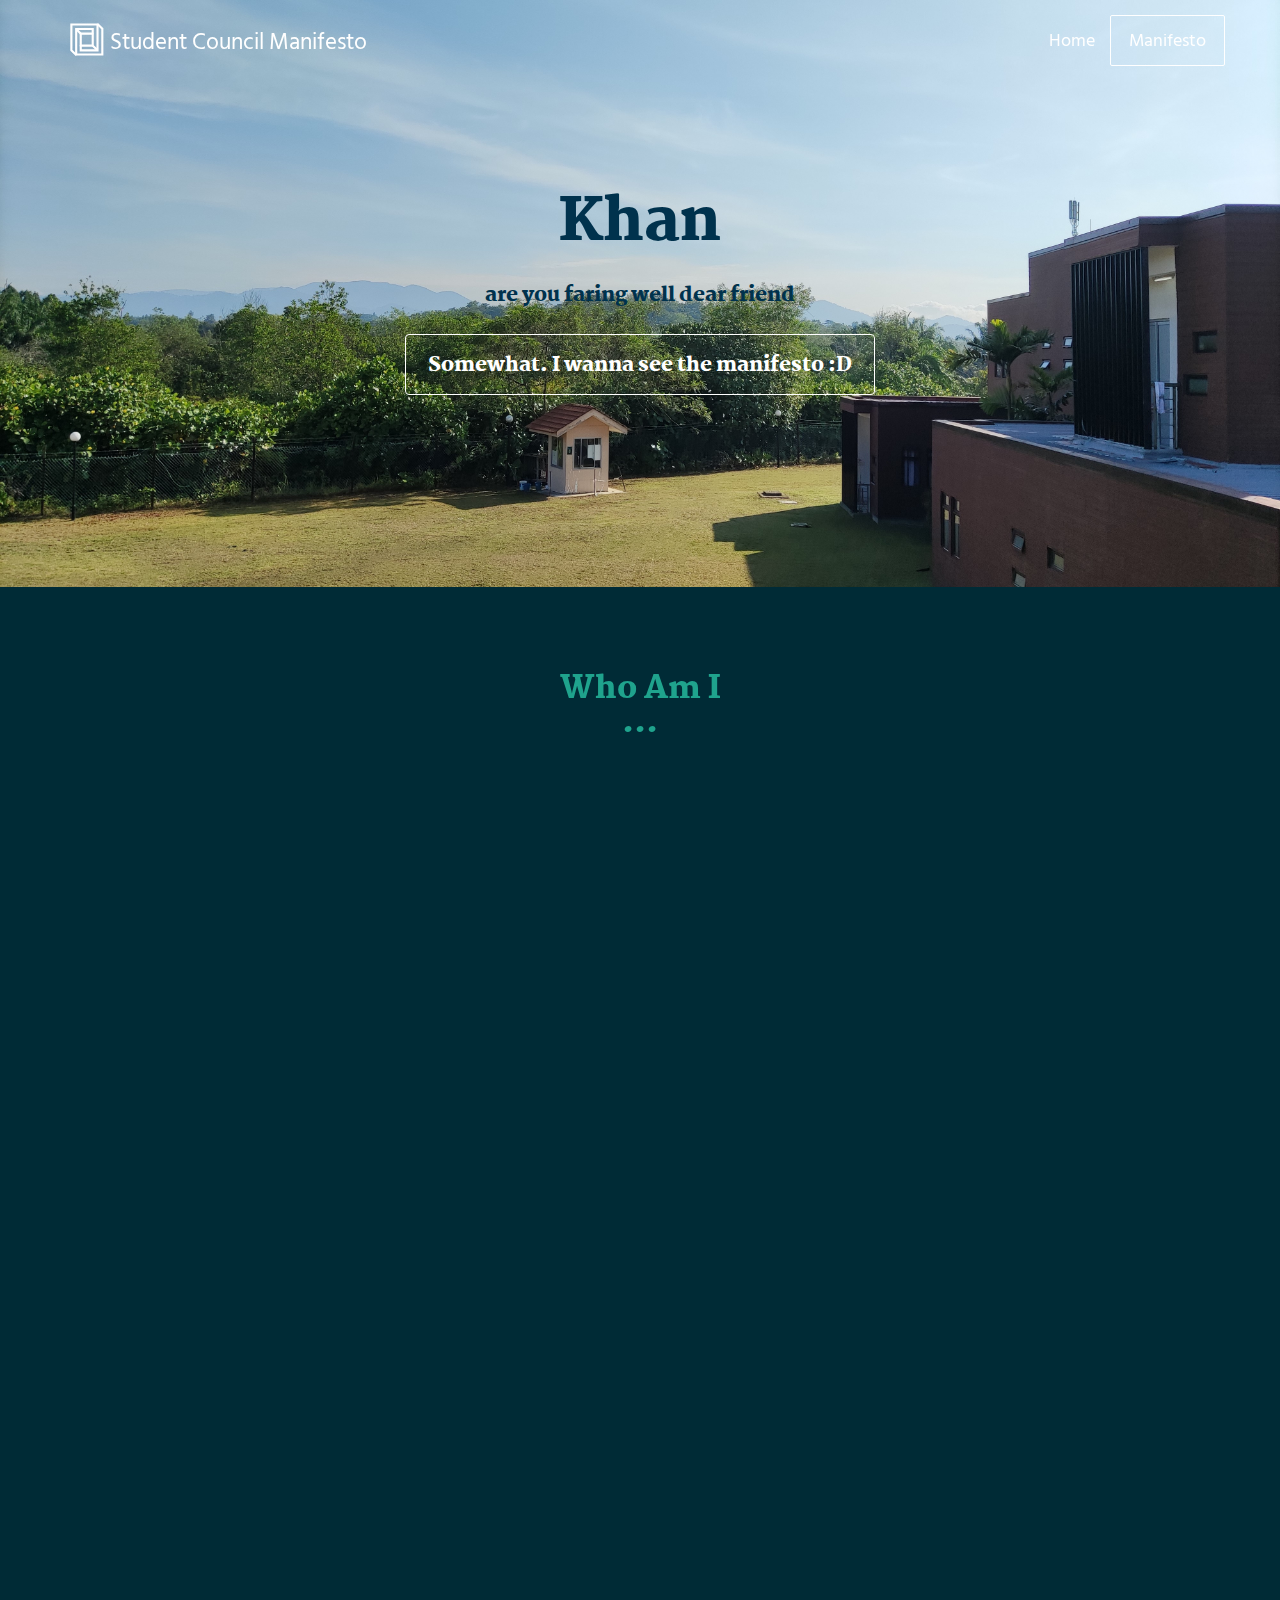
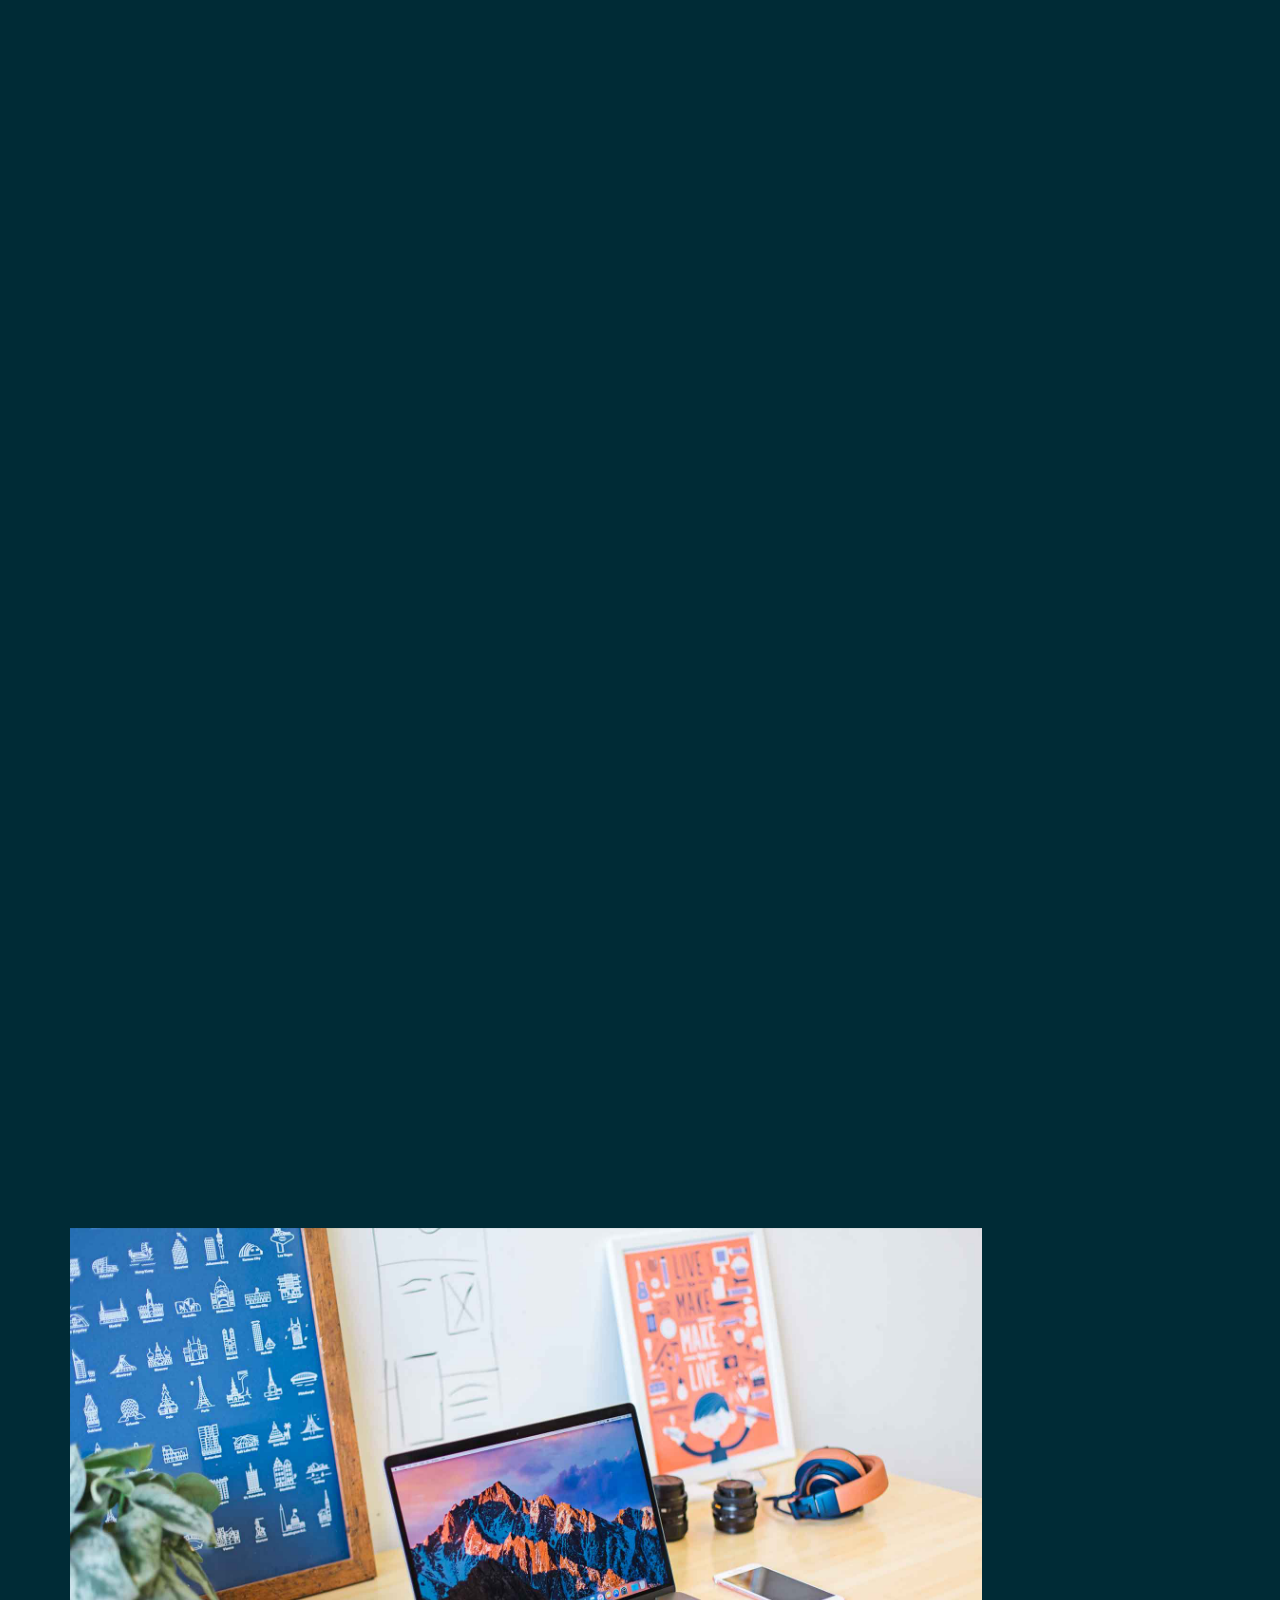
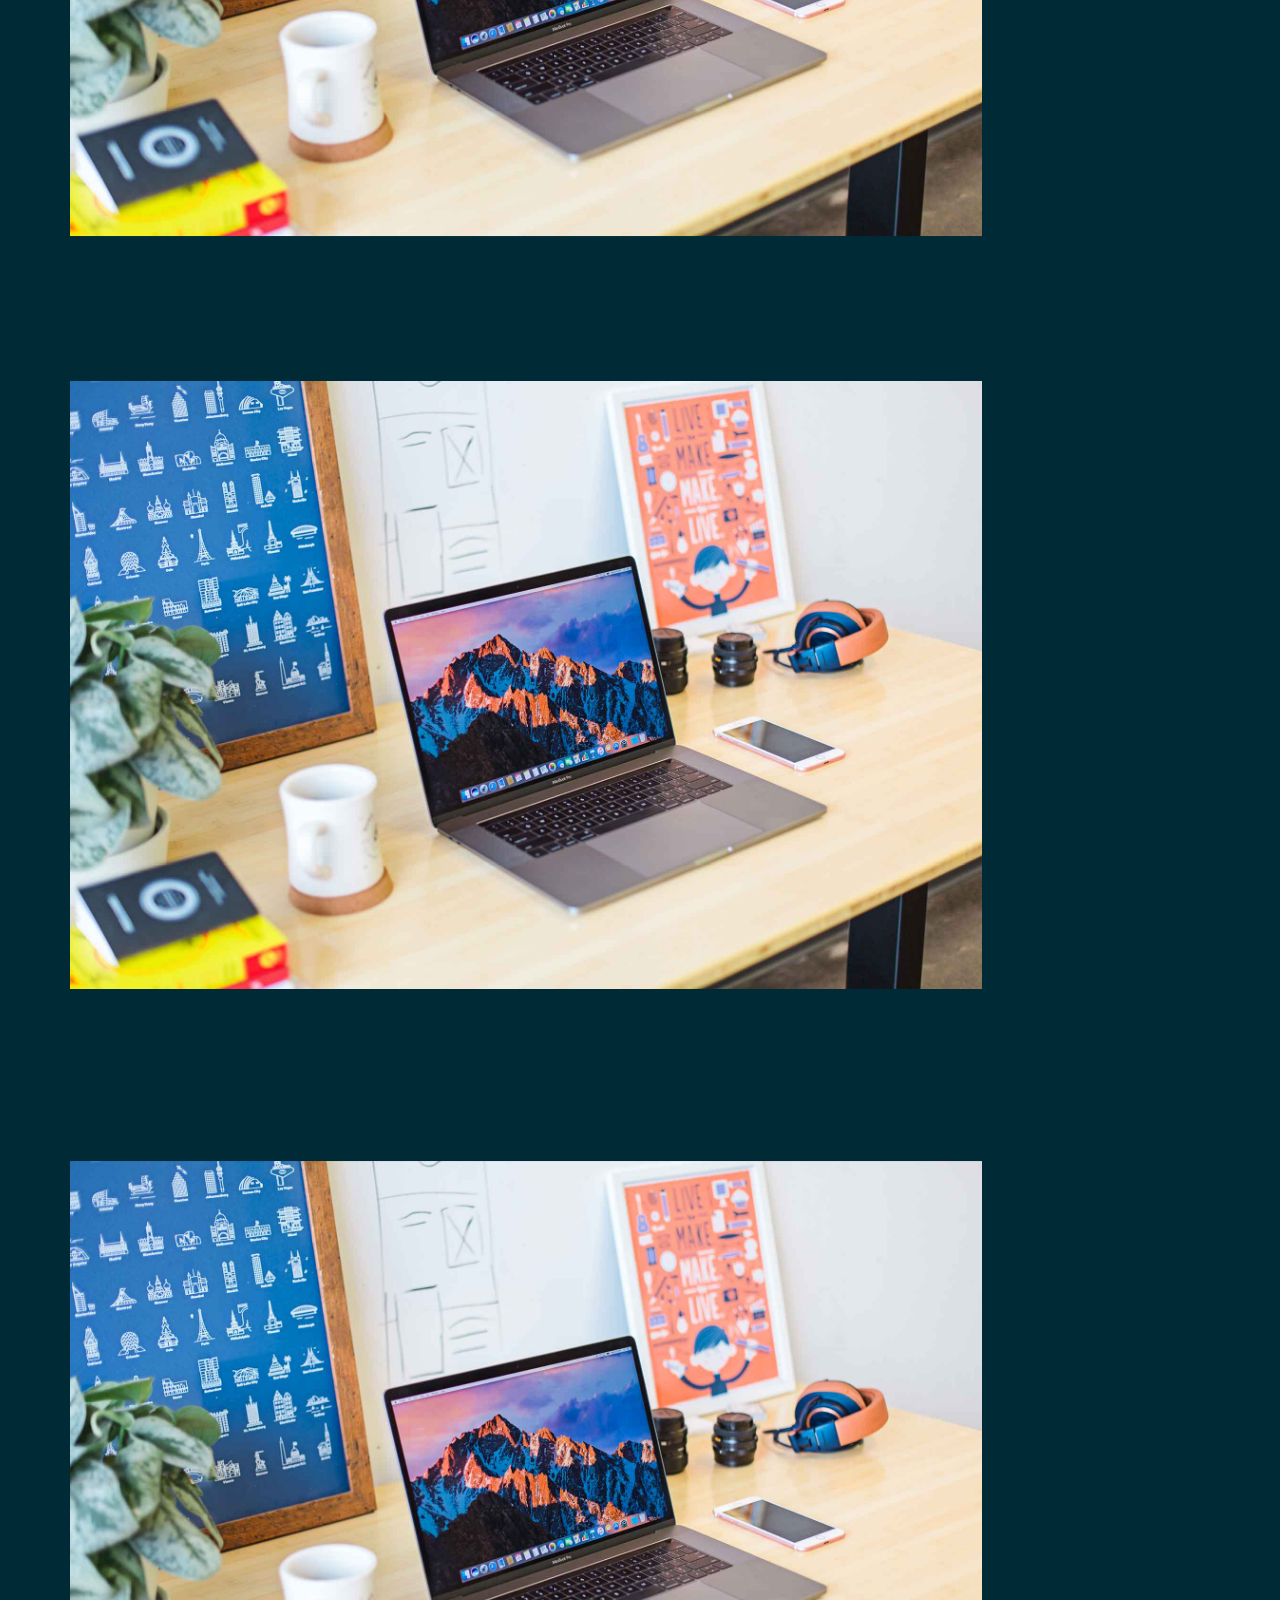
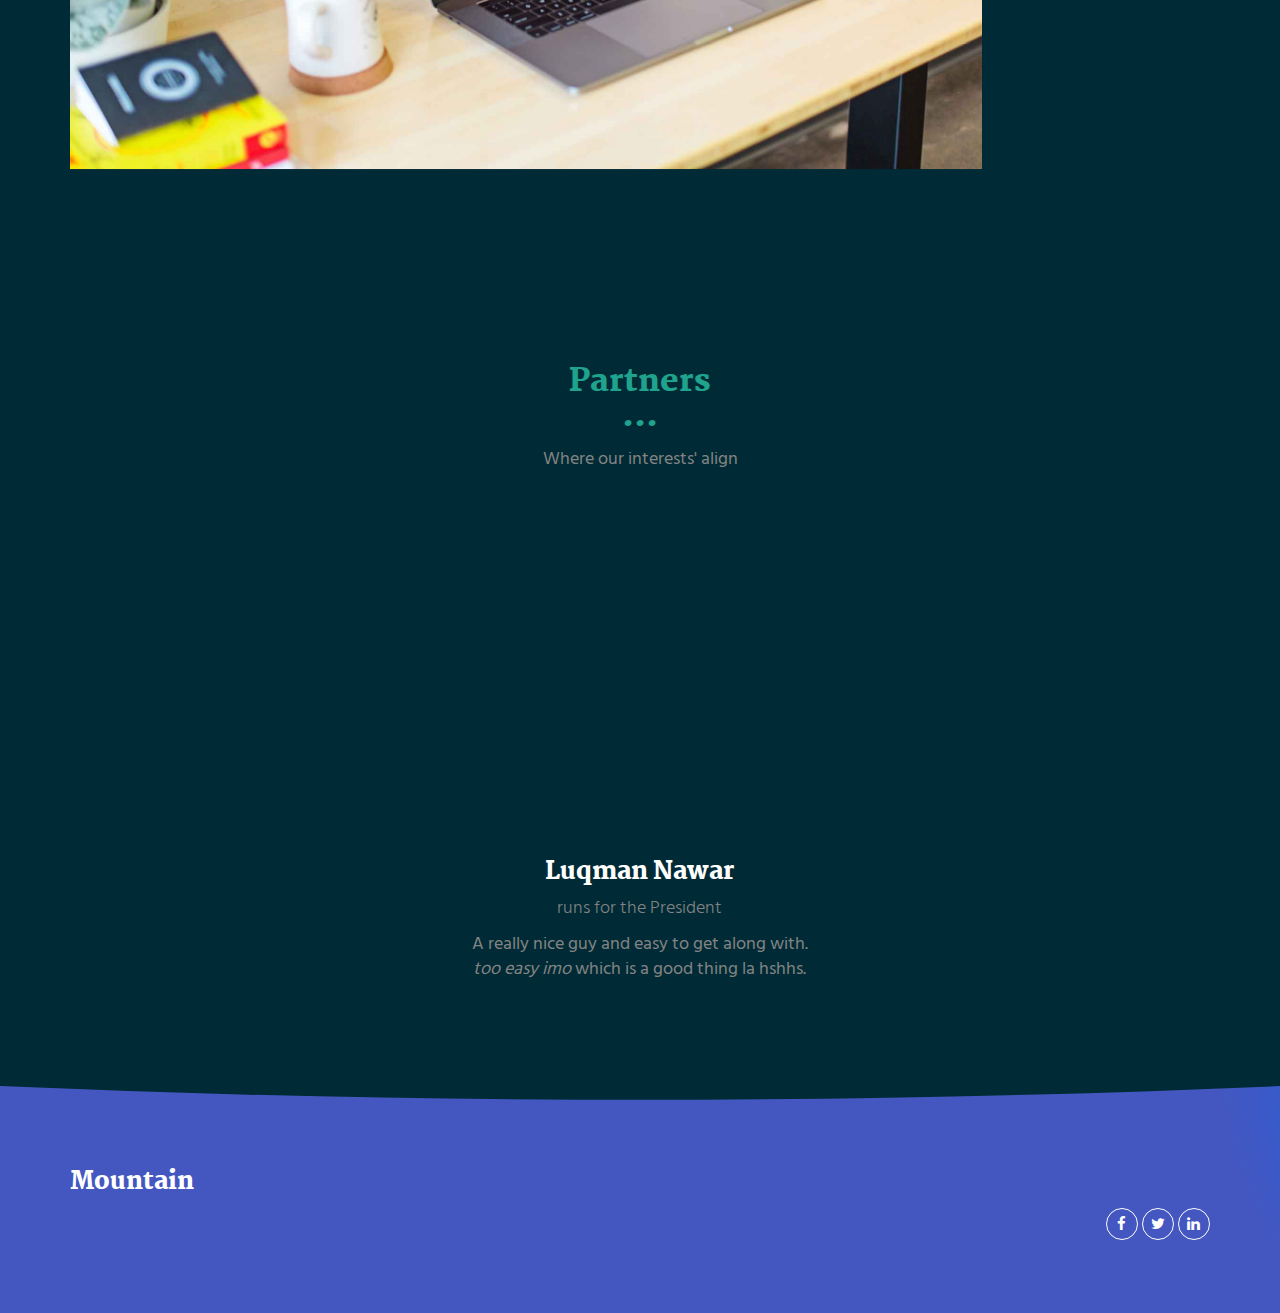
==== commit a17a70c5: "11.45am tinggal gambars only" ====
--- a/index.html
+++ b/index.html
@@ -67,10 +67,9 @@
       <div class="collapse navbar-collapse" id="navbar-collapse">
         <ul class="nav navbar-nav navbar-right">
           <li><a href="./index.html" title="">Home</a></li>
-          <li><a href="./project.html" title="">Project</a></li>
           <li>
             <p>
-              <a href="./components.html" class="btn btn-default navbar-btn" title="">Components</a>
+              <a href="#manifesto_part" class="btn btn-default navbar-btn" title="">Manifesto</a>
             </p>
           </li>
 
@@ -91,7 +90,7 @@
           <h11>are you faring well dear friend</h11>
           <br>
           <br>
-          <a href="./project.html" class="btn btn-default btn-lg" title="">No. Wheres the manifesto?!</a>
+          <a href="#manifesto_part" class="btn btn-default btn-lg" title=""><h12>Somewhat. I wanna see the manifesto :D</h12></a>
         </div>
       </div>
     </div>
@@ -112,15 +111,18 @@
     </div>
   </div>
 </div>
+
+
   <div class="container" data-aos="fade-up" data-aos-delay="600">
     <div class="row">
       <div class="col-xs-12 col-md-8">
         <div class="text-center">
-          <img src="assets/images/code0.png" width="550" height="113">
+          <img src="assets/images/code0.png" width="550" height="118">
         </div>
      </div>
-    </div>
-  </div>
+   </div>
+  </div>
+  
 
   <br>
   <br>
@@ -135,7 +137,7 @@
     <div class="row">
       <div class="col-xs-12 col-md-8">
         <div class="text-center">
-          <img src="assets/images/code1.png" width="550" height="170">
+          <img src="assets/images/code1.png" width="550" height="178">
         </div>
      </div>
     </div>
@@ -155,7 +157,7 @@
     <div class="row">
       <div class="col-xs-12 col-md-8">
         <div class="text-center">
-          <img src="assets/images/code2.png" width="550" height="170">
+          <img src="assets/images/code2.png" width="550" height="178">
         </div>
      </div>
     </div>
@@ -175,7 +177,7 @@
     <div class="row">
       <div class="col-xs-12 col-md-8">
         <div class="text-center">
-          <img src="assets/images/code3.png" width="550" height="170">
+          <img src="assets/images/code3.png" width="550" height="178">
         </div>
      </div>
     </div>
@@ -195,31 +197,37 @@
     <div class="row">
       <div class="col-xs-12 col-md-8">
         <div class="text-center">
-          <img src="assets/images/code4.png" width="550" height="170">
+          <img src="assets/images/code4.png" width="550" height="178">
         </div>
      </div>
     </div>
   </div>
 
+
+  <a id="manifesto_part"></a>
+<br>
+<br>
+<br>
+  <div class="section-container">
+    <div class="container" data-aos="fade-up">
+      <div class="row">
+        <div class="col-xs-12 col-md-8 col-md-offset-2">
+          <div class="text-center">
+            <h2>Manifesto part
+            
+            </h2>
+          </div>
+       </div>
+      </div>
+    </div>
+  </div>
+</div>
+  
+  
 
   <div class="section-container">
     <div class="container">
       <div class="row">
-        <div class="col-xs-12 col-md-8 col-md-offset-2">
-          <div class="text-center">
-            <h2>About Us</h2>
-            <p>Lorem ipsum dolor sit amet, consectetur adipiscing elit. Maecenas luctus at sem quis varius. 
-            <br>
-            Class aptent taciti sociosqu ad litora torquent per conubia nostra, per inceptos himenaeos. Phasellus iaculis magna sagittis elit sagittis, at hendrerit lorem venenatis. Morbi accumsan iaculis blandit. Cras ultrices hendrerit nisl.</p>
-          </div>
-       </div>
-      </div>
-    </div>
-  </div>
-
-  <div class="section-container">
-    <div class="container">
-      <div class="row">      
           <div class="col-xs-12">
 
 
@@ -240,13 +248,10 @@
                             <i class="fa fa-chevron-right" aria-hidden="true"></i>
                             <span class="sr-only">Next</span>
                           </a>
-                          <p aria-setsize="1000">
-                            links <strong>KY with other colleges</strong> under one union. Ever heard of Ivy league?
+                          <p>
+                            Links <strong>KY with other colleges</strong> under one initiative. Ever heard of Ivy league?
                           </p>
                           
-                          <p>
-                            Sunway, Taylors, KTJ, Intec, GMI, MCKL, KYUEM, etc. dan nasi goreng
-                          </p>
                           <a href="./project.html" class="btn btn-primary" title="">
                             Discover
                           </a>
@@ -256,7 +261,7 @@
                         <img class="img-responsive" src="./assets/images/img-07.jpg" alt="First slide">
                         <div class="carousel-caption card-shadow reveal">
 
-                          <h3>internal connection</h3>
+                          <h3>external connection</h3>
                             <a class="left carousel-control" href="#carousel-example-generic" role="button" data-slide="prev">
                               <i class="fa fa-chevron-left" aria-hidden="true"></i>
                               <span class="sr-only">Previous</span>
@@ -265,48 +270,158 @@
                               <i class="fa fa-chevron-right" aria-hidden="true"></i>
                               <span class="sr-only">Next</span>
                             </a>
+                            <p>
+                              Sunway, Taylors, KTJ, INTEC, GMI, MCKL, KYUEM, etc.
+                            </p>
+                          <a href="./project.html" class="btn btn-primary" title="">
+                            Discover
+                          </a>
+                        </div>
+                    </div>
+                   
+                </div>
+               
+            </div>
+
+           
+          </div>
+          
+        </div>  
+      
+    </div>
+  </div>
+
+
+  <div class="section-container">
+    <div class="container">
+      <div class="row">
+          <div class="col-xs-12">
+
+
+            <div id="carousel-example-generic2" class="carousel carousel-fade slide" data-ride="carousel">
+                
+                <div class="carousel-inner" role="listbox">
+
+                    <div class="item active">
+                        <img class="img-responsive" src="./assets/images/img-06.jpg" alt="First slide">
+                        <div class="carousel-caption card-shadow reveal">
+                          
+                          <h3>internal connection</h3>
+                          <a class="left carousel-control" href="#carousel-example-generic2" role="button" data-slide="prev">
+                            <i class="fa fa-chevron-left" aria-hidden="true"></i>
+                            <span class="sr-only">Previous</span>
+                          </a>
+                          <a class="right carousel-control" href="#carousel-example-generic2" role="button" data-slide="next">
+                            <i class="fa fa-chevron-right" aria-hidden="true"></i>
+                            <span class="sr-only">Next</span>
+                          </a>
                           <p>
-                            a biweekly social event space for socialising held by students and/or clubs alike. <strong>By students, for students</strong>
+                            A biweekly social event space for socialising held by students and/or clubs alike. <strong>By students, for students</strong>
                           </p>
                           
-                          <p>
-                            &lt;Where? Will push to add amenities on the area beside the cafe; sound system, benches, lighting, you name it~
-                            <br>
-                            &lt;How? Will be based on a booking system. Find friends, plan events, apply, have fun!
-                          </p>
                           <a href="./project.html" class="btn btn-primary" title="">
                             Discover
                           </a>
                         </div>
                     </div>
                     <div class="item">
-                      <img class="img-responsive" src="./assets/images/img-07.jpg" alt="First slide">
-                      <div class="carousel-caption card-shadow reveal">
-
-                        <h3>sc-student connection</h3>
-                          <a class="left carousel-control" href="#carousel-example-generic" role="button" data-slide="prev">
+                        <img class="img-responsive" src="./assets/images/img-07.jpg" alt="First slide">
+                        <div class="carousel-caption card-shadow reveal">
+
+                          <h3>internal connection</h3>
+                            <a class="left carousel-control" href="#carousel-example-generic2" role="button" data-slide="prev">
+                              <i class="fa fa-chevron-left" aria-hidden="true"></i>
+                              <span class="sr-only">Previous</span>
+                            </a>
+                            <a class="right carousel-control" href="#carousel-example-generic2" role="button" data-slide="next">
+                              <i class="fa fa-chevron-right" aria-hidden="true"></i>
+                              <span class="sr-only">Next</span>
+                            </a>
+                            <ul>
+                              <li>Where? Will push to add amenities on the area beside the cafe; sound system, benches, lighting, you name it~</li>
+                              <br>
+                              <li>How? Will be based on a booking system. Find friends, plan events, apply, have fun!</li>
+                            </ul>
+                          
+                        
+                          <a href="./project.html" class="btn btn-primary" title="">
+                            Discover
+                          </a>
+                        </div>
+                    </div>
+                    
+                </div>
+               
+            </div>
+
+           
+          </div>
+          
+        </div>  
+      
+    </div>
+  </div>
+
+
+  <div class="section-container">
+    <div class="container">
+      <div class="row">
+          <div class="col-xs-12">
+
+
+            <div id="carousel-example-generic3" class="carousel carousel-fade slide" data-ride="carousel">
+                
+                <div class="carousel-inner" role="listbox">
+
+                    <div class="item active">
+                        <img class="img-responsive" src="./assets/images/img-06.jpg" alt="First slide">
+                        <div class="carousel-caption card-shadow reveal">
+                          
+                          <h3>sc-student connection</h3>
+                          <a class="left carousel-control" href="#carousel-example-generic3" role="button" data-slide="prev">
                             <i class="fa fa-chevron-left" aria-hidden="true"></i>
                             <span class="sr-only">Previous</span>
                           </a>
-                          <a class="right carousel-control" href="#carousel-example-generic" role="button" data-slide="next">
+                          <a class="right carousel-control" href="#carousel-example-generic3" role="button" data-slide="next">
                             <i class="fa fa-chevron-right" aria-hidden="true"></i>
                             <span class="sr-only">Next</span>
                           </a>
-                        <p>
-                          <strong>breaking the barrier of connection</strong> with the SC using the SC official website.
-                        </p>
-                        
-                        <p>
-                          &lt;A section where students can voice concerns directly.
-                          <br>
-                          &lt;A section where past meeting minutes and updates are compiled in a simpler interface.
-                          <br>
-                          &lt;Enabling future projects or additions on the SC website as a legacy of my term.
-                        </p>
-                        <a href="./project.html" class="btn btn-primary" title="">
-                          Discover
-                        </a>
-                      </div>
+                          <p>
+                            <strong>Breaking the barrier of connection</strong> with the SC using the SC official website.
+                          </p>
+
+                          <a href="./project.html" class="btn btn-primary" title="">
+                            Discover
+                          </a>
+                        </div>
+                    </div>
+                    <div class="item">
+                        <img class="img-responsive" src="./assets/images/img-07.jpg" alt="First slide">
+                        <div class="carousel-caption card-shadow reveal">
+
+                          <h3>sc-student connection</h3>
+                            <a class="left carousel-control" href="#carousel-example-generic3" role="button" data-slide="prev">
+                              <i class="fa fa-chevron-left" aria-hidden="true"></i>
+                              <span class="sr-only">Previous</span>
+                            </a>
+                            <a class="right carousel-control" href="#carousel-example-generic3" role="button" data-slide="next">
+                              <i class="fa fa-chevron-right" aria-hidden="true"></i>
+                              <span class="sr-only">Next</span>
+                            </a>
+                          
+                          <ul>
+                            <li>A section where students can voice concerns directly.</li>
+                            <br>
+                            <li>A section where past meeting minutes and updates are compiled in a simpler interface.</li>
+                            <br>
+                            <li>Enabling future projects or additions on the SC website as a legacy of my term.</li>
+                          </ul>
+                          <a href="./project.html" class="btn btn-primary" title="">
+                            Discover
+                          </a>
+                        </div>
+                    </div>
+                    
                   </div>
                 </div>
                
@@ -315,27 +430,34 @@
            
           </div>
           
-        </div>  
-      
-    </div>
-  </div>
+         
+        </div> 
+    </div>
+  </div>
+
 
   <div class="section-container">
     <div class="container text-center">
       <div class="row section-container-spacer">
         <div class="col-xs-12 col-md-12">
           <h2>Partners</h2>
-          <p>Praesent at feugiat est, at faucibus ipsum. Aenean condimentum mauris vel malesuada pulvinar. <br>Vestibulum sit amet hendrerit leo, quis vehicula mi.</p>
+          <p>Where our interests' align</p>
         </div>  
       </div>
       <div class="row">
         <div class="col-xs-12 col-md-4">
-          <img src="./assets/images/profil-01.jpg" alt="" class="reveal img-responsive reveal-content image-center">
-          <h3>John Snow</h3>
-          <h4>UX designer</h4>
-          <p>Sed elementum vehicula nisl, a egestas velit rhoncus nec.Cras vel sapien tincidunt, lacinia risus vel, imperdiet neque.</p>
-          <p>
-            <a href="https://facebook.com/" class="social-round-icon fa-icon" title="">
+          <img>
+          <h3></h3>
+          <h4></h4>
+          <p></p>
+        </div>  
+        <div class="col-xs-12 col-md-4">
+          <img src="./assets/images/profil-02.jpg" alt="" class="reveal img-responsive reveal-content image-center">
+          <h3 style="color: white;">  Luqman Nawar</h3>
+          <h4>runs for the President</h4>
+          <p>A really nice guy and easy to get along with. <i>too easy imo</i> which is a good thing la hshhs.</p>
+          <!--<p>
+            <a href="https://facebook.com/" class="social-round-icon fa-icon" title="F">
               <i class="fa fa-facebook" aria-hidden="true"></i>
             </a>
             <a href="https://twitter.com/" class="social-round-icon fa-icon" title="">
@@ -343,124 +465,21 @@
             </a>
             <a href="https://www.linkedin.com/" class="social-round-icon fa-icon" title="">
               <i class="fa fa-linkedin" aria-hidden="true"></i>
-            </a>
+            </a>--->
           </p>
         </div>
-       
         <div class="col-xs-12 col-md-4">
-          <img src="./assets/images/profil-02.jpg" alt="" class="reveal img-responsive reveal-content image-center">
-          <h3>Sansa Stark</h3>
-          <h4>UI designer</h4>
-          <p>Praesent at feugiat est, at faucibus ipsum. Aenean condimentum mauris vel malesuadav pulvinar. Vestibulum sit amet hendrerit leo, quis vehicula mi.</p>
-          <p>
-            <a href="https://facebook.com/" class="social-round-icon fa-icon" title="">
-              <i class="fa fa-facebook" aria-hidden="true"></i>
-            </a>
-            <a href="https://twitter.com/" class="social-round-icon fa-icon" title="">
-              <i class="fa fa-twitter" aria-hidden="true"></i>
-            </a>
-            <a href="https://www.linkedin.com/" class="social-round-icon fa-icon" title="">
-              <i class="fa fa-linkedin" aria-hidden="true"></i>
-            </a>
-          </p>
-        </div>
-        <div class="col-xs-12 col-md-4">
-          <img src="./assets/images/profil-03.jpg" alt="" class="reveal img-responsive reveal-content image-center">
-          <h3>Gregor Clegane</h3>
-          <h4>Developer</h4>
-          <p>Busce rutrum nisi non dui placerat sodales. Vivamus feugiat rutrum malesuada. Nulla volutpat sapien ac gravida varius</p>
-          <p>
-            <a href="https://facebook.com/" class="social-round-icon fa-icon" title="">
-              <i class="fa fa-facebook" aria-hidden="true"></i>
-            </a>
-            <a href="https://twitter.com/" class="social-round-icon fa-icon" title="">
-              <i class="fa fa-twitter" aria-hidden="true"></i>
-            </a>
-            <a href="https://www.linkedin.com/" class="social-round-icon fa-icon" title="">
-              <i class="fa fa-linkedin" aria-hidden="true"></i>
-            </a>
-          </p>
-        </div>
-      </div>
-    </div>
-  </div>
-
-  <div class="section-container">
-    <div class="container text-center">
-      <div class="row section-container-spacer">
-        <div class="col-xs-12 col-md-12">
-          <h2 class="text-center">Customers</h2>
-          <p>Praesent at feugiat est, at faucibus ipsum. Aenean condimentum mauris vel malesuada pulvinar. <br>Vestibulum sit amet hendrerit leo, quis vehicula mi.</p>
-        </div>  
-      </div>
-      <div class="row">
-        <div class="col-xs-12 col-md-4">
-          <img src="./assets/images/logo-01.png" alt="" class="img-responsive reveal-content image-center">
-
-        </div>
-       
-        <div class="col-xs-12 col-md-4">
-          <img src="./assets/images/logo-02.png" alt="" class="img-responsive reveal-content image-center">
-        </div>
-        <div class="col-xs-12 col-md-4">
-          <img src="./assets/images/logo-03.png" alt="" class="img-responsive reveal-content image-center">
-        </div>
-      </div>
-    </div>
-  </div>
+          <img>
+          
+        </div>
+      </div>
+    </div>
+  </div>
+
+  
  
  
-  <div class="section-container contact-container">
-    <div class="container">
-      <div class="row">
-        <div class="col-xs-12 col-md-12">
-          <div class="section-container-spacer">
-            <h2 class="text-center">Get in touch</h2>
-            <p class="text-center">Lorem ipsum dolor sit amet, consectetur adipisicing elit, sed do eiusmod
-            tempor incididunt ut labore et dolore magna aliqua.</p>
-          </div>
-          <div class="card-container">
-            <div class="card card-shadow col-xs-10 col-xs-offset-1 col-md-8 col-md-offset-2 reveal">
-              <form action="" class="reveal-content">
-                <div class="row">
-                  <div class="col-md-7">
-                    <div class="form-group">
-                      <input type="email" class="form-control" id="email" placeholder="Email">
-                    </div>
-                    <div class="form-group">
-                      <input type="text" class="form-control" id="subject" placeholder="Subject">
-                    </div>
-                    <div class="form-group">
-                      <textarea class="form-control" rows="3" placeholder="Enter your message"></textarea>
-                    </div>
-                    <button type="submit" class="btn btn-primary">Send message</button>
-                  </div>
-                  <div class="col-md-5">
-                    <ul class="list-unstyled address-container">
-                      <li>
-                        <span class="fa-icon">
-                          <i class="fa fa-phone" aria-hidden="true"></i>
-                        </span>
-                        + 33 9 07 45 12 65
-                      </li>
-                      <li>
-                        <span class="fa-icon">
-                          <i class="fa fa fa-map-o" aria-hidden="true"></i>
-                        </span>
-                        42 rue Moulbert 75016 Paris
-                      </li>
-                    </ul>
-                  </div>
-                </div>
-              </form>
-            </div>
-            <div class="card-image col-xs-12" style="background-image: url('/assets/images/img-01.jpg')">
-            </div>
-          </div>
-        </div>  
-      </div>
-    </div>
-  </div>
+ 
 
 <script>
   document.addEventListener("DOMContentLoaded", function (event) {
@@ -478,8 +497,7 @@
 
         <div class="row">
           <div class="col-xs-12 col-sm-7">
-            <p><small>Website created with <a href="http://www.mashup-template.com/" title="Create website with free html template">Mashup Template</a>/<a href="https://www.unsplash.com/" title="Beautiful Free Images">Unsplash</a></small>
-            </p>
+
           </div>
           <div class="col-xs-12 col-sm-5">
             <p class="text-right">
--- a/main.550dcf66.css
+++ b/main.550dcf66.css
@@ -5,5 +5,5 @@
  */
 /*! normalize.css v3.0.3 | MIT License | github.com/necolas/normalize.css */html{font-family:sans-serif;-ms-text-size-adjust:100%;-webkit-text-size-adjust:100%}body{margin:0}article,aside,details,figcaption,figure,footer,header,hgroup,main,menu,nav,section,summary{display:block}audio,canvas,progress,video{display:inline-block;vertical-align:baseline}audio:not([controls]){display:none;height:0}[hidden],template{display:none}a{background-color:transparent}a:active,a:hover{outline:0}abbr[title]{border-bottom:1px dotted}b,strong{font-weight:700}dfn{font-style:italic}h1{font-size:2em;margin:.67em 0}mark{background:#ff0;color:#000}small{font-size:80%}sub,sup{font-size:75%;line-height:0;position:relative;vertical-align:baseline}sup{top:-.5em}sub{bottom:-.25em}img{border:0}svg:not(:root){overflow:hidden}figure{margin:1em 40px}hr{box-sizing:content-box;height:0}pre{overflow:auto}code,kbd,pre,samp{font-family:monospace,monospace;font-size:1em}button,input,optgroup,select,textarea{color:inherit;font:inherit;margin:0}button{overflow:visible}button,select{text-transform:none}button,html input[type=button],input[type=reset],input[type=submit]{-webkit-appearance:button;cursor:pointer}button[disabled],html input[disabled]{cursor:default}button::-moz-focus-inner,input::-moz-focus-inner{border:0;padding:0}input{line-height:normal}input[type=checkbox],input[type=radio]{box-sizing:border-box;padding:0}input[type=number]::-webkit-inner-spin-button,input[type=number]::-webkit-outer-spin-button{height:auto}input[type=search]{-webkit-appearance:textfield;box-sizing:content-box}input[type=search]::-webkit-search-cancel-button,input[type=search]::-webkit-search-decoration{-webkit-appearance:none}fieldset{border:1px solid silver;margin:0 2px;padding:.35em .625em .75em}textarea{overflow:auto}optgroup{font-weight:700}table{border-collapse:collapse;border-spacing:0}td,th{padding:0}
 
-/*! Source: https://github.com/h5bp/html5-boilerplate/blob/master/src/css/main.css */@media print{*,:after,:before{background:transparent!important;color:#000!important;box-shadow:none!important;text-shadow:none!important}a,a:visited{text-decoration:underline}a[href]:after{content:" (" attr(href) ")"}abbr[title]:after{content:" (" attr(title) ")"}a[href^="#"]:after,a[href^="javascript:"]:after{content:""}blockquote,pre{border:1px solid #999;page-break-inside:avoid}thead{display:table-header-group}img,tr{page-break-inside:avoid}img{max-width:100%!important}h2,h3,p{orphans:3;widows:3}h2,h3{page-break-after:avoid}.navbar{display:none}.btn>.caret,.dropup>.btn>.caret{border-top-color:#000!important}.label{border:1px solid #000}.table{border-collapse:collapse!important}.table td,.table th{background-color:#fff!important}.table-bordered td,.table-bordered th{border:1px solid #ddd!important}}*,:after,:before{-webkit-box-sizing:border-box;-moz-box-sizing:border-box;box-sizing:border-box}html{font-size:10px;-webkit-tap-highlight-color:transparent}body{font-family:Hind Siliguri,Helvetica,Arial,sans-serif;font-size:18px;line-height:1.42857;color:#838383;background-color:rgb(0, 43, 54)}button,input,select,textarea{font-family:inherit;font-size:inherit;line-height:inherit}a{color:#1FA38D;text-decoration:none}a:focus,a:hover{color:#1045a4;text-decoration:underline}a:focus{outline:5px auto -webkit-focus-ring-color;outline-offset:-2px}figure{margin:0}img{vertical-align:middle}.img-responsive{display:block;max-width:100%;height:auto}.img-rounded{border-radius:4px}.img-thumbnail{padding:4px;line-height:1.42857;background-color:#fff;border:1px solid #ddd;border-radius:2px;-webkit-transition:all .2s ease-in-out;-o-transition:all .2s ease-in-out;transition:all .2s ease-in-out;display:inline-block;max-width:100%;height:auto}.img-circle{border-radius:50%}hr{margin-top:25px;margin-bottom:25px;border:0;border-top:1px solid #eee}.sr-only{position:absolute;width:1px;height:1px;margin:-1px;padding:0;overflow:hidden;clip:rect(0,0,0,0);border:0}.sr-only-focusable:active,.sr-only-focusable:focus{position:static;width:auto;height:auto;margin:0;overflow:visible;clip:auto}[role=button]{cursor:pointer}.h1,.h2,.h3,.h4,.h5,.h6,h1,h2,h3,h4,h5,h6{font-family:Martel,Times New Roman,Times,serif;font-weight:900;line-height:1.1;color:#1FA38D}.h1 .small,.h1 small,.h2 .small,.h2 small,.h3 .small,.h3 small,.h4 .small,.h4 small,.h5 .small,.h5 small,.h6 .small,.h6 small,h1 .small,h1 small,h2 .small,h2 small,h3 .small,h3 small,h4 .small,h4 small,h5 .small,h5 small,h6 .small,h6 small{font-weight:400;line-height:1;color:#777}.h1,.h2,.h3,h1,h2,h3{margin-top:25px;margin-bottom:12.5px}.h1 .small,.h1 small,.h2 .small,.h2 small,.h3 .small,.h3 small,h1 .small,h1 small,h2 .small,h2 small,h3 .small,h3 small{font-size:65%}.h4,.h5,.h6,h4,h5,h6{margin-top:12.5px;margin-bottom:12.5px}.h4 .small,.h4 small,.h5 .small,.h5 small,.h6 .small,.h6 small,h4 .small,h4 small,h5 .small,h5 small,h6 .small,h6 small{font-size:75%}.h1,h1{font-size:59px}.h2,h2{font-size:31px}.h3,h3{font-size:24px}.h4,.h5,h4,h5{font-size:18px}.h6,h6{font-size:16px}p{margin:0 0 12.5px}.lead{margin-bottom:25px;font-size:20px;font-weight:300;line-height:1.4}@media (min-width:768px){.lead{font-size:27px}}.small,small{font-size:77%}.mark,mark{background-color:#fcf8e3;padding:.2em}.text-left{text-align:left}.text-right{text-align:right}.text-center{text-align:center}.text-justify{text-align:justify}.text-nowrap{white-space:nowrap}.text-lowercase{text-transform:lowercase}.initialism,.text-uppercase{text-transform:uppercase}.text-capitalize{text-transform:capitalize}.text-muted{color:#777}.text-primary{color:#1FA38D}a.text-primary:focus,a.text-primary:hover{color:#124fbb}.text-success{color:#fff}a.text-success:focus,a.text-success:hover{color:#e6e6e6}.text-info{color:#31708f}a.text-info:focus,a.text-info:hover{color:#245269}.text-warning{color:#8a6d3b}a.text-warning:focus,a.text-warning:hover{color:#66512c}.text-danger{color:#fff}a.text-danger:focus,a.text-danger:hover{color:#e6e6e6}.bg-primary{color:#fff;background-color:#1FA38D}a.bg-primary:focus,a.bg-primary:hover{background-color:#124fbb}.bg-success{background-color:#08005f}a.bg-success:focus,a.bg-success:hover{background-color:#04002c}.bg-info{background-color:#d9edf7}a.bg-info:focus,a.bg-info:hover{background-color:#afd9ee}.bg-warning{background-color:#fcf8e3}a.bg-warning:focus,a.bg-warning:hover{background-color:#f7ecb5}.bg-danger{background-color:#ca044b}a.bg-danger:focus,a.bg-danger:hover{background-color:#980338}.page-header{padding-bottom:11.5px;margin:50px 0 25px;border-bottom:1px solid #eee}ol,ul{margin-top:0;margin-bottom:12.5px}ol ol,ol ul,ul ol,ul ul{margin-bottom:0}.list-inline,.list-unstyled{padding-left:0;list-style:none}.list-inline{margin-left:-5px}.list-inline>li{display:inline-block;padding-left:5px;padding-right:5px}dl{margin-top:0;margin-bottom:25px}dd,dt{line-height:1.42857}dt{font-weight:700}dd{margin-left:0}.dl-horizontal dd:after,.dl-horizontal dd:before{content:" ";display:table}.dl-horizontal dd:after{clear:both}@media (min-width:768px){.dl-horizontal dt{float:left;width:160px;clear:left;text-align:right;overflow:hidden;text-overflow:ellipsis;white-space:nowrap}.dl-horizontal dd{margin-left:180px}}abbr[data-original-title],abbr[title]{cursor:help;border-bottom:1px dotted #777}.initialism{font-size:90%}blockquote{padding:12.5px 25px;margin:0 0 25px;font-size:22.5px;border-left:5px solid #eee}blockquote ol:last-child,blockquote p:last-child,blockquote ul:last-child{margin-bottom:0}blockquote .small,blockquote footer,blockquote small{display:block;font-size:80%;line-height:1.42857;color:#777}blockquote .small:before,blockquote footer:before,blockquote small:before{content:"\2014   \A0"}.blockquote-reverse,blockquote.pull-right{padding-right:15px;padding-left:0;border-right:5px solid #eee;border-left:0;text-align:right}.blockquote-reverse .small:before,.blockquote-reverse footer:before,.blockquote-reverse small:before,blockquote.pull-right .small:before,blockquote.pull-right footer:before,blockquote.pull-right small:before{content:""}.blockquote-reverse .small:after,.blockquote-reverse footer:after,.blockquote-reverse small:after,blockquote.pull-right .small:after,blockquote.pull-right footer:after,blockquote.pull-right small:after{content:"\A0   \2014"}address{margin-bottom:25px;font-style:normal;line-height:1.42857}code,kbd,pre,samp{font-family:Menlo,Monaco,Consolas,Courier New,monospace}code{color:#c7254e;background-color:#f9f2f4}code,kbd{padding:2px 4px;font-size:90%;border-radius:2px}kbd{color:#fff;background-color:#333;box-shadow:inset 0 -1px 0 rgba(0,0,0,.25)}kbd kbd{padding:0;font-size:100%;font-weight:700;box-shadow:none}pre{display:block;padding:12px;margin:0 0 12.5px;font-size:17px;line-height:1.42857;word-break:break-all;word-wrap:break-word;color:#333;background-color:#f5f5f5;border:1px solid #ccc;border-radius:2px}pre code{padding:0;font-size:inherit;color:inherit;white-space:pre-wrap;background-color:transparent;border-radius:0}.pre-scrollable{max-height:340px;overflow-y:scroll}.container{margin-right:auto;margin-left:auto;padding-left:15px;padding-right:15px}.container:after,.container:before{content:" ";display:table}.container:after{clear:both}@media (min-width:768px){.container{width:750px}}@media (min-width:992px){.container{width:970px}}@media (min-width:1200px){.container{width:1170px}}.container-fluid{margin-right:auto;margin-left:auto;padding-left:15px;padding-right:15px}.container-fluid:after,.container-fluid:before{content:" ";display:table}.container-fluid:after{clear:both}.row{margin-left:-15px;margin-right:-15px}.row:after,.row:before{content:" ";display:table}.row:after{clear:both}.col-lg-1,.col-lg-2,.col-lg-3,.col-lg-4,.col-lg-5,.col-lg-6,.col-lg-7,.col-lg-8,.col-lg-9,.col-lg-10,.col-lg-11,.col-lg-12,.col-md-1,.col-md-2,.col-md-3,.col-md-4,.col-md-5,.col-md-6,.col-md-7,.col-md-8,.col-md-9,.col-md-10,.col-md-11,.col-md-12,.col-sm-1,.col-sm-2,.col-sm-3,.col-sm-4,.col-sm-5,.col-sm-6,.col-sm-7,.col-sm-8,.col-sm-9,.col-sm-10,.col-sm-11,.col-sm-12,.col-xs-1,.col-xs-2,.col-xs-3,.col-xs-4,.col-xs-5,.col-xs-6,.col-xs-7,.col-xs-8,.col-xs-9,.col-xs-10,.col-xs-11,.col-xs-12{position:relative;min-height:1px;padding-left:15px;padding-right:15px}.col-xs-1,.col-xs-2,.col-xs-3,.col-xs-4,.col-xs-5,.col-xs-6,.col-xs-7,.col-xs-8,.col-xs-9,.col-xs-10,.col-xs-11,.col-xs-12{float:left}.col-xs-1{width:8.33333%}.col-xs-2{width:16.66667%}.col-xs-3{width:25%}.col-xs-4{width:33.33333%}.col-xs-5{width:41.66667%}.col-xs-6{width:50%}.col-xs-7{width:58.33333%}.col-xs-8{width:66.66667%}.col-xs-9{width:75%}.col-xs-10{width:83.33333%}.col-xs-11{width:91.66667%}.col-xs-12{width:100%}.col-xs-pull-0{right:auto}.col-xs-pull-1{right:8.33333%}.col-xs-pull-2{right:16.66667%}.col-xs-pull-3{right:25%}.col-xs-pull-4{right:33.33333%}.col-xs-pull-5{right:41.66667%}.col-xs-pull-6{right:50%}.col-xs-pull-7{right:58.33333%}.col-xs-pull-8{right:66.66667%}.col-xs-pull-9{right:75%}.col-xs-pull-10{right:83.33333%}.col-xs-pull-11{right:91.66667%}.col-xs-pull-12{right:100%}.col-xs-push-0{left:auto}.col-xs-push-1{left:8.33333%}.col-xs-push-2{left:16.66667%}.col-xs-push-3{left:25%}.col-xs-push-4{left:33.33333%}.col-xs-push-5{left:41.66667%}.col-xs-push-6{left:50%}.col-xs-push-7{left:58.33333%}.col-xs-push-8{left:66.66667%}.col-xs-push-9{left:75%}.col-xs-push-10{left:83.33333%}.col-xs-push-11{left:91.66667%}.col-xs-push-12{left:100%}.col-xs-offset-0{margin-left:0}.col-xs-offset-1{margin-left:8.33333%}.col-xs-offset-2{margin-left:16.66667%}.col-xs-offset-3{margin-left:25%}.col-xs-offset-4{margin-left:33.33333%}.col-xs-offset-5{margin-left:41.66667%}.col-xs-offset-6{margin-left:50%}.col-xs-offset-7{margin-left:58.33333%}.col-xs-offset-8{margin-left:66.66667%}.col-xs-offset-9{margin-left:75%}.col-xs-offset-10{margin-left:83.33333%}.col-xs-offset-11{margin-left:91.66667%}.col-xs-offset-12{margin-left:100%}@media (min-width:768px){.col-sm-1,.col-sm-2,.col-sm-3,.col-sm-4,.col-sm-5,.col-sm-6,.col-sm-7,.col-sm-8,.col-sm-9,.col-sm-10,.col-sm-11,.col-sm-12{float:left}.col-sm-1{width:8.33333%}.col-sm-2{width:16.66667%}.col-sm-3{width:25%}.col-sm-4{width:33.33333%}.col-sm-5{width:41.66667%}.col-sm-6{width:50%}.col-sm-7{width:58.33333%}.col-sm-8{width:66.66667%}.col-sm-9{width:75%}.col-sm-10{width:83.33333%}.col-sm-11{width:91.66667%}.col-sm-12{width:100%}.col-sm-pull-0{right:auto}.col-sm-pull-1{right:8.33333%}.col-sm-pull-2{right:16.66667%}.col-sm-pull-3{right:25%}.col-sm-pull-4{right:33.33333%}.col-sm-pull-5{right:41.66667%}.col-sm-pull-6{right:50%}.col-sm-pull-7{right:58.33333%}.col-sm-pull-8{right:66.66667%}.col-sm-pull-9{right:75%}.col-sm-pull-10{right:83.33333%}.col-sm-pull-11{right:91.66667%}.col-sm-pull-12{right:100%}.col-sm-push-0{left:auto}.col-sm-push-1{left:8.33333%}.col-sm-push-2{left:16.66667%}.col-sm-push-3{left:25%}.col-sm-push-4{left:33.33333%}.col-sm-push-5{left:41.66667%}.col-sm-push-6{left:50%}.col-sm-push-7{left:58.33333%}.col-sm-push-8{left:66.66667%}.col-sm-push-9{left:75%}.col-sm-push-10{left:83.33333%}.col-sm-push-11{left:91.66667%}.col-sm-push-12{left:100%}.col-sm-offset-0{margin-left:0}.col-sm-offset-1{margin-left:8.33333%}.col-sm-offset-2{margin-left:16.66667%}.col-sm-offset-3{margin-left:25%}.col-sm-offset-4{margin-left:33.33333%}.col-sm-offset-5{margin-left:41.66667%}.col-sm-offset-6{margin-left:50%}.col-sm-offset-7{margin-left:58.33333%}.col-sm-offset-8{margin-left:66.66667%}.col-sm-offset-9{margin-left:75%}.col-sm-offset-10{margin-left:83.33333%}.col-sm-offset-11{margin-left:91.66667%}.col-sm-offset-12{margin-left:100%}}@media (min-width:992px){.col-md-1,.col-md-2,.col-md-3,.col-md-4,.col-md-5,.col-md-6,.col-md-7,.col-md-8,.col-md-9,.col-md-10,.col-md-11,.col-md-12{float:left}.col-md-1{width:8.33333%}.col-md-2{width:16.66667%}.col-md-3{width:25%}.col-md-4{width:33.33333%}.col-md-5{width:41.66667%}.col-md-6{width:50%}.col-md-7{width:58.33333%}.col-md-8{width:66.66667%}.col-md-9{width:75%}.col-md-10{width:83.33333%}.col-md-11{width:91.66667%}.col-md-12{width:100%}.col-md-pull-0{right:auto}.col-md-pull-1{right:8.33333%}.col-md-pull-2{right:16.66667%}.col-md-pull-3{right:25%}.col-md-pull-4{right:33.33333%}.col-md-pull-5{right:41.66667%}.col-md-pull-6{right:50%}.col-md-pull-7{right:58.33333%}.col-md-pull-8{right:66.66667%}.col-md-pull-9{right:75%}.col-md-pull-10{right:83.33333%}.col-md-pull-11{right:91.66667%}.col-md-pull-12{right:100%}.col-md-push-0{left:auto}.col-md-push-1{left:8.33333%}.col-md-push-2{left:16.66667%}.col-md-push-3{left:25%}.col-md-push-4{left:33.33333%}.col-md-push-5{left:41.66667%}.col-md-push-6{left:50%}.col-md-push-7{left:58.33333%}.col-md-push-8{left:66.66667%}.col-md-push-9{left:75%}.col-md-push-10{left:83.33333%}.col-md-push-11{left:91.66667%}.col-md-push-12{left:100%}.col-md-offset-0{margin-left:0}.col-md-offset-1{margin-left:8.33333%}.col-md-offset-2{margin-left:16.66667%}.col-md-offset-3{margin-left:25%}.col-md-offset-4{margin-left:33.33333%}.col-md-offset-5{margin-left:41.66667%}.col-md-offset-6{margin-left:50%}.col-md-offset-7{margin-left:58.33333%}.col-md-offset-8{margin-left:66.66667%}.col-md-offset-9{margin-left:75%}.col-md-offset-10{margin-left:83.33333%}.col-md-offset-11{margin-left:91.66667%}.col-md-offset-12{margin-left:100%}}@media (min-width:1200px){.col-lg-1,.col-lg-2,.col-lg-3,.col-lg-4,.col-lg-5,.col-lg-6,.col-lg-7,.col-lg-8,.col-lg-9,.col-lg-10,.col-lg-11,.col-lg-12{float:left}.col-lg-1{width:8.33333%}.col-lg-2{width:16.66667%}.col-lg-3{width:25%}.col-lg-4{width:33.33333%}.col-lg-5{width:41.66667%}.col-lg-6{width:50%}.col-lg-7{width:58.33333%}.col-lg-8{width:66.66667%}.col-lg-9{width:75%}.col-lg-10{width:83.33333%}.col-lg-11{width:91.66667%}.col-lg-12{width:100%}.col-lg-pull-0{right:auto}.col-lg-pull-1{right:8.33333%}.col-lg-pull-2{right:16.66667%}.col-lg-pull-3{right:25%}.col-lg-pull-4{right:33.33333%}.col-lg-pull-5{right:41.66667%}.col-lg-pull-6{right:50%}.col-lg-pull-7{right:58.33333%}.col-lg-pull-8{right:66.66667%}.col-lg-pull-9{right:75%}.col-lg-pull-10{right:83.33333%}.col-lg-pull-11{right:91.66667%}.col-lg-pull-12{right:100%}.col-lg-push-0{left:auto}.col-lg-push-1{left:8.33333%}.col-lg-push-2{left:16.66667%}.col-lg-push-3{left:25%}.col-lg-push-4{left:33.33333%}.col-lg-push-5{left:41.66667%}.col-lg-push-6{left:50%}.col-lg-push-7{left:58.33333%}.col-lg-push-8{left:66.66667%}.col-lg-push-9{left:75%}.col-lg-push-10{left:83.33333%}.col-lg-push-11{left:91.66667%}.col-lg-push-12{left:100%}.col-lg-offset-0{margin-left:0}.col-lg-offset-1{margin-left:8.33333%}.col-lg-offset-2{margin-left:16.66667%}.col-lg-offset-3{margin-left:25%}.col-lg-offset-4{margin-left:33.33333%}.col-lg-offset-5{margin-left:41.66667%}.col-lg-offset-6{margin-left:50%}.col-lg-offset-7{margin-left:58.33333%}.col-lg-offset-8{margin-left:66.66667%}.col-lg-offset-9{margin-left:75%}.col-lg-offset-10{margin-left:83.33333%}.col-lg-offset-11{margin-left:91.66667%}.col-lg-offset-12{margin-left:100%}}table{background-color:transparent}caption{padding-top:8px;padding-bottom:8px;color:#777}caption,th{text-align:left}.table{width:100%;max-width:100%;margin-bottom:25px}.table>tbody>tr>td,.table>tbody>tr>th,.table>tfoot>tr>td,.table>tfoot>tr>th,.table>thead>tr>td,.table>thead>tr>th{padding:8px;line-height:1.42857;vertical-align:top;border-top:1px solid #ddd}.table>thead>tr>th{vertical-align:bottom;border-bottom:2px solid #ddd}.table>caption+thead>tr:first-child>td,.table>caption+thead>tr:first-child>th,.table>colgroup+thead>tr:first-child>td,.table>colgroup+thead>tr:first-child>th,.table>thead:first-child>tr:first-child>td,.table>thead:first-child>tr:first-child>th{border-top:0}.table>tbody+tbody{border-top:2px solid #ddd}.table .table{background-color:#fff}.table-condensed>tbody>tr>td,.table-condensed>tbody>tr>th,.table-condensed>tfoot>tr>td,.table-condensed>tfoot>tr>th,.table-condensed>thead>tr>td,.table-condensed>thead>tr>th{padding:5px}.table-bordered,.table-bordered>tbody>tr>td,.table-bordered>tbody>tr>th,.table-bordered>tfoot>tr>td,.table-bordered>tfoot>tr>th,.table-bordered>thead>tr>td,.table-bordered>thead>tr>th{border:1px solid #ddd}.table-bordered>thead>tr>td,.table-bordered>thead>tr>th{border-bottom-width:2px}.table-striped>tbody>tr:nth-of-type(odd){background-color:#f9f9f9}.table-hover>tbody>tr:hover{background-color:#f5f5f5}table col[class*=col-]{position:static;float:none;display:table-column}table td[class*=col-],table th[class*=col-]{position:static;float:none;display:table-cell}.table>tbody>tr.active>td,.table>tbody>tr.active>th,.table>tbody>tr>td.active,.table>tbody>tr>th.active,.table>tfoot>tr.active>td,.table>tfoot>tr.active>th,.table>tfoot>tr>td.active,.table>tfoot>tr>th.active,.table>thead>tr.active>td,.table>thead>tr.active>th,.table>thead>tr>td.active,.table>thead>tr>th.active{background-color:#f5f5f5}.table-hover>tbody>tr.active:hover>td,.table-hover>tbody>tr.active:hover>th,.table-hover>tbody>tr:hover>.active,.table-hover>tbody>tr>td.active:hover,.table-hover>tbody>tr>th.active:hover{background-color:#e8e8e8}.table>tbody>tr.success>td,.table>tbody>tr.success>th,.table>tbody>tr>td.success,.table>tbody>tr>th.success,.table>tfoot>tr.success>td,.table>tfoot>tr.success>th,.table>tfoot>tr>td.success,.table>tfoot>tr>th.success,.table>thead>tr.success>td,.table>thead>tr.success>th,.table>thead>tr>td.success,.table>thead>tr>th.success{background-color:#08005f}.table-hover>tbody>tr.success:hover>td,.table-hover>tbody>tr.success:hover>th,.table-hover>tbody>tr:hover>.success,.table-hover>tbody>tr>td.success:hover,.table-hover>tbody>tr>th.success:hover{background-color:#060046}.table>tbody>tr.info>td,.table>tbody>tr.info>th,.table>tbody>tr>td.info,.table>tbody>tr>th.info,.table>tfoot>tr.info>td,.table>tfoot>tr.info>th,.table>tfoot>tr>td.info,.table>tfoot>tr>th.info,.table>thead>tr.info>td,.table>thead>tr.info>th,.table>thead>tr>td.info,.table>thead>tr>th.info{background-color:#d9edf7}.table-hover>tbody>tr.info:hover>td,.table-hover>tbody>tr.info:hover>th,.table-hover>tbody>tr:hover>.info,.table-hover>tbody>tr>td.info:hover,.table-hover>tbody>tr>th.info:hover{background-color:#c4e3f3}.table>tbody>tr.warning>td,.table>tbody>tr.warning>th,.table>tbody>tr>td.warning,.table>tbody>tr>th.warning,.table>tfoot>tr.warning>td,.table>tfoot>tr.warning>th,.table>tfoot>tr>td.warning,.table>tfoot>tr>th.warning,.table>thead>tr.warning>td,.table>thead>tr.warning>th,.table>thead>tr>td.warning,.table>thead>tr>th.warning{background-color:#fcf8e3}.table-hover>tbody>tr.warning:hover>td,.table-hover>tbody>tr.warning:hover>th,.table-hover>tbody>tr:hover>.warning,.table-hover>tbody>tr>td.warning:hover,.table-hover>tbody>tr>th.warning:hover{background-color:#faf2cc}.table>tbody>tr.danger>td,.table>tbody>tr.danger>th,.table>tbody>tr>td.danger,.table>tbody>tr>th.danger,.table>tfoot>tr.danger>td,.table>tfoot>tr.danger>th,.table>tfoot>tr>td.danger,.table>tfoot>tr>th.danger,.table>thead>tr.danger>td,.table>thead>tr.danger>th,.table>thead>tr>td.danger,.table>thead>tr>th.danger{background-color:#ca044b}.table-hover>tbody>tr.danger:hover>td,.table-hover>tbody>tr.danger:hover>th,.table-hover>tbody>tr:hover>.danger,.table-hover>tbody>tr>td.danger:hover,.table-hover>tbody>tr>th.danger:hover{background-color:#b10442}.table-responsive{overflow-x:auto;min-height:.01%}@media screen and (max-width:767px){.table-responsive{width:100%;margin-bottom:18.75px;overflow-y:hidden;-ms-overflow-style:-ms-autohiding-scrollbar;border:1px solid #ddd}.table-responsive>.table{margin-bottom:0}.table-responsive>.table>tbody>tr>td,.table-responsive>.table>tbody>tr>th,.table-responsive>.table>tfoot>tr>td,.table-responsive>.table>tfoot>tr>th,.table-responsive>.table>thead>tr>td,.table-responsive>.table>thead>tr>th{white-space:nowrap}.table-responsive>.table-bordered{border:0}.table-responsive>.table-bordered>tbody>tr>td:first-child,.table-responsive>.table-bordered>tbody>tr>th:first-child,.table-responsive>.table-bordered>tfoot>tr>td:first-child,.table-responsive>.table-bordered>tfoot>tr>th:first-child,.table-responsive>.table-bordered>thead>tr>td:first-child,.table-responsive>.table-bordered>thead>tr>th:first-child{border-left:0}.table-responsive>.table-bordered>tbody>tr>td:last-child,.table-responsive>.table-bordered>tbody>tr>th:last-child,.table-responsive>.table-bordered>tfoot>tr>td:last-child,.table-responsive>.table-bordered>tfoot>tr>th:last-child,.table-responsive>.table-bordered>thead>tr>td:last-child,.table-responsive>.table-bordered>thead>tr>th:last-child{border-right:0}.table-responsive>.table-bordered>tbody>tr:last-child>td,.table-responsive>.table-bordered>tbody>tr:last-child>th,.table-responsive>.table-bordered>tfoot>tr:last-child>td,.table-responsive>.table-bordered>tfoot>tr:last-child>th{border-bottom:0}}fieldset{margin:0;min-width:0}fieldset,legend{padding:0;border:0}legend{display:block;width:100%;margin-bottom:25px;font-size:27px;line-height:inherit;color:#333;border-bottom:1px solid #e5e5e5}label{display:inline-block;max-width:100%;margin-bottom:5px;font-weight:700}input[type=search]{-webkit-box-sizing:border-box;-moz-box-sizing:border-box;box-sizing:border-box}input[type=checkbox],input[type=radio]{margin:4px 0 0;margin-top:1px\9;line-height:normal}input[type=file]{display:block}input[type=range]{display:block;width:100%}select[multiple],select[size]{height:auto}input[type=checkbox]:focus,input[type=file]:focus,input[type=radio]:focus{outline:5px auto -webkit-focus-ring-color;outline-offset:-2px}output{padding-top:13px}.form-control,output{display:block;font-size:18px;line-height:1.42857;color:#555}.form-control{width:100%;height:51px;padding:12px 18px;background-color:#fff;background-image:none;border:1px solid #ddd;border-radius:2px;-webkit-box-shadow:inset 0 1px 1px rgba(0,0,0,.075);box-shadow:inset 0 1px 1px rgba(0,0,0,.075);-webkit-transition:border-color .15s ease-in-out,box-shadow .15s ease-in-out;-o-transition:border-color ease-in-out .15s,box-shadow ease-in-out .15s;transition:border-color .15s ease-in-out,box-shadow .15s ease-in-out}.form-control:focus{border-color:#66afe9;-webkit-box-shadow:inset 0 1px 1px rgba(0,0,0,.075),0 0 8px rgba(102,175,233,.6);box-shadow:inset 0 1px 1px rgba(0,0,0,.075),0 0 8px rgba(102,175,233,.6)}.form-control::-moz-placeholder{color:#999;opacity:1}.form-control:-ms-input-placeholder{color:#999}.form-control::-webkit-input-placeholder{color:#999}.form-control::-ms-expand{border:0;background-color:transparent}.form-control[disabled],.form-control[readonly],fieldset[disabled] .form-control{background-color:#eee;opacity:1}.form-control[disabled],fieldset[disabled] .form-control{cursor:not-allowed}textarea.form-control{height:auto}input[type=search]{-webkit-appearance:none}@media screen and (-webkit-min-device-pixel-ratio:0){input[type=date].form-control,input[type=datetime-local].form-control,input[type=month].form-control,input[type=time].form-control{line-height:51px}.input-group-sm>.input-group-btn>input[type=date].btn,.input-group-sm>.input-group-btn>input[type=datetime-local].btn,.input-group-sm>.input-group-btn>input[type=month].btn,.input-group-sm>.input-group-btn>input[type=time].btn,.input-group-sm>input[type=date].form-control,.input-group-sm>input[type=date].input-group-addon,.input-group-sm>input[type=datetime-local].form-control,.input-group-sm>input[type=datetime-local].input-group-addon,.input-group-sm>input[type=month].form-control,.input-group-sm>input[type=month].input-group-addon,.input-group-sm>input[type=time].form-control,.input-group-sm>input[type=time].input-group-addon,.input-group-sm input[type=date],.input-group-sm input[type=datetime-local],.input-group-sm input[type=month],.input-group-sm input[type=time],input[type=date].input-sm,input[type=datetime-local].input-sm,input[type=month].input-sm,input[type=time].input-sm{line-height:37px}.input-group-lg>.input-group-btn>input[type=date].btn,.input-group-lg>.input-group-btn>input[type=datetime-local].btn,.input-group-lg>.input-group-btn>input[type=month].btn,.input-group-lg>.input-group-btn>input[type=time].btn,.input-group-lg>input[type=date].form-control,.input-group-lg>input[type=date].input-group-addon,.input-group-lg>input[type=datetime-local].form-control,.input-group-lg>input[type=datetime-local].input-group-addon,.input-group-lg>input[type=month].form-control,.input-group-lg>input[type=month].input-group-addon,.input-group-lg>input[type=time].form-control,.input-group-lg>input[type=time].input-group-addon,.input-group-lg input[type=date],.input-group-lg input[type=datetime-local],.input-group-lg input[type=month],.input-group-lg input[type=time],input[type=date].input-lg,input[type=datetime-local].input-lg,input[type=month].input-lg,input[type=time].input-lg{line-height:61px}}.form-group{margin-bottom:15px}.checkbox,.radio{position:relative;display:block;margin-top:10px;margin-bottom:10px}.checkbox label,.radio label{min-height:25px;padding-left:20px;margin-bottom:0;font-weight:400;cursor:pointer}.checkbox-inline input[type=checkbox],.checkbox input[type=checkbox],.radio-inline input[type=radio],.radio input[type=radio]{position:absolute;margin-left:-20px;margin-top:4px\9}.checkbox+.checkbox,.radio+.radio{margin-top:-5px}.checkbox-inline,.radio-inline{position:relative;display:inline-block;padding-left:20px;margin-bottom:0;vertical-align:middle;font-weight:400;cursor:pointer}.checkbox-inline+.checkbox-inline,.radio-inline+.radio-inline{margin-top:0;margin-left:10px}.checkbox-inline.disabled,.checkbox.disabled label,.radio-inline.disabled,.radio.disabled label,fieldset[disabled] .checkbox-inline,fieldset[disabled] .checkbox label,fieldset[disabled] .radio-inline,fieldset[disabled] .radio label,fieldset[disabled] input[type=checkbox],fieldset[disabled] input[type=radio],input[type=checkbox].disabled,input[type=checkbox][disabled],input[type=radio].disabled,input[type=radio][disabled]{cursor:not-allowed}.form-control-static{padding-top:13px;padding-bottom:13px;margin-bottom:0;min-height:43px}.form-control-static.input-lg,.form-control-static.input-sm,.input-group-lg>.form-control-static.form-control,.input-group-lg>.form-control-static.input-group-addon,.input-group-lg>.input-group-btn>.form-control-static.btn,.input-group-sm>.form-control-static.form-control,.input-group-sm>.form-control-static.input-group-addon,.input-group-sm>.input-group-btn>.form-control-static.btn{padding-left:0;padding-right:0}.input-group-sm>.form-control,.input-group-sm>.input-group-addon,.input-group-sm>.input-group-btn>.btn,.input-sm{height:37px;padding:7px 10px;font-size:14px;line-height:1.5;border-radius:2px}.input-group-sm>.input-group-btn>select.btn,.input-group-sm>select.form-control,.input-group-sm>select.input-group-addon,select.input-sm{height:37px;line-height:37px}.input-group-sm>.input-group-btn>select[multiple].btn,.input-group-sm>.input-group-btn>textarea.btn,.input-group-sm>select[multiple].form-control,.input-group-sm>select[multiple].input-group-addon,.input-group-sm>textarea.form-control,.input-group-sm>textarea.input-group-addon,select[multiple].input-sm,textarea.input-sm{height:auto}.form-group-sm .form-control{height:37px;padding:7px 10px;font-size:14px;line-height:1.5;border-radius:2px}.form-group-sm select.form-control{height:37px;line-height:37px}.form-group-sm select[multiple].form-control,.form-group-sm textarea.form-control{height:auto}.form-group-sm .form-control-static{height:37px;min-height:39px;padding:8px 10px;font-size:14px;line-height:1.5}.input-group-lg>.form-control,.input-group-lg>.input-group-addon,.input-group-lg>.input-group-btn>.btn,.input-lg{height:61px;padding:14px 22px;font-size:23px;line-height:1.33333;border-radius:4px}.input-group-lg>.input-group-btn>select.btn,.input-group-lg>select.form-control,.input-group-lg>select.input-group-addon,select.input-lg{height:61px;line-height:61px}.input-group-lg>.input-group-btn>select[multiple].btn,.input-group-lg>.input-group-btn>textarea.btn,.input-group-lg>select[multiple].form-control,.input-group-lg>select[multiple].input-group-addon,.input-group-lg>textarea.form-control,.input-group-lg>textarea.input-group-addon,select[multiple].input-lg,textarea.input-lg{height:auto}.form-group-lg .form-control{height:61px;padding:14px 22px;font-size:23px;line-height:1.33333;border-radius:4px}.form-group-lg select.form-control{height:61px;line-height:61px}.form-group-lg select[multiple].form-control,.form-group-lg textarea.form-control{height:auto}.form-group-lg .form-control-static{height:61px;min-height:48px;padding:15px 22px;font-size:23px;line-height:1.33333}.has-feedback{position:relative}.has-feedback .form-control{padding-right:63.75px}.form-control-feedback{position:absolute;top:0;right:0;z-index:2;display:block;width:51px;height:51px;line-height:51px;text-align:center;pointer-events:none}.form-group-lg .form-control+.form-control-feedback,.input-group-lg+.form-control-feedback,.input-group-lg>.form-control+.form-control-feedback,.input-group-lg>.input-group-addon+.form-control-feedback,.input-group-lg>.input-group-btn>.btn+.form-control-feedback,.input-lg+.form-control-feedback{width:61px;height:61px;line-height:61px}.form-group-sm .form-control+.form-control-feedback,.input-group-sm+.form-control-feedback,.input-group-sm>.form-control+.form-control-feedback,.input-group-sm>.input-group-addon+.form-control-feedback,.input-group-sm>.input-group-btn>.btn+.form-control-feedback,.input-sm+.form-control-feedback{width:37px;height:37px;line-height:37px}.has-success .checkbox,.has-success .checkbox-inline,.has-success.checkbox-inline label,.has-success.checkbox label,.has-success .control-label,.has-success .help-block,.has-success .radio,.has-success .radio-inline,.has-success.radio-inline label,.has-success.radio label{color:#fff}.has-success .form-control{border-color:#fff;-webkit-box-shadow:inset 0 1px 1px rgba(0,0,0,.075);box-shadow:inset 0 1px 1px rgba(0,0,0,.075)}.has-success .form-control:focus{border-color:#e6e6e6;-webkit-box-shadow:inset 0 1px 1px rgba(0,0,0,.075),0 0 6px #fff;box-shadow:inset 0 1px 1px rgba(0,0,0,.075),0 0 6px #fff}.has-success .input-group-addon{color:#fff;border-color:#fff;background-color:#08005f}.has-success .form-control-feedback{color:#fff}.has-warning .checkbox,.has-warning .checkbox-inline,.has-warning.checkbox-inline label,.has-warning.checkbox label,.has-warning .control-label,.has-warning .help-block,.has-warning .radio,.has-warning .radio-inline,.has-warning.radio-inline label,.has-warning.radio label{color:#8a6d3b}.has-warning .form-control{border-color:#8a6d3b;-webkit-box-shadow:inset 0 1px 1px rgba(0,0,0,.075);box-shadow:inset 0 1px 1px rgba(0,0,0,.075)}.has-warning .form-control:focus{border-color:#66512c;-webkit-box-shadow:inset 0 1px 1px rgba(0,0,0,.075),0 0 6px #c0a16b;box-shadow:inset 0 1px 1px rgba(0,0,0,.075),0 0 6px #c0a16b}.has-warning .input-group-addon{color:#8a6d3b;border-color:#8a6d3b;background-color:#fcf8e3}.has-warning .form-control-feedback{color:#8a6d3b}.has-error .checkbox,.has-error .checkbox-inline,.has-error.checkbox-inline label,.has-error.checkbox label,.has-error .control-label,.has-error .help-block,.has-error .radio,.has-error .radio-inline,.has-error.radio-inline label,.has-error.radio label{color:#fff}.has-error .form-control{border-color:#fff;-webkit-box-shadow:inset 0 1px 1px rgba(0,0,0,.075);box-shadow:inset 0 1px 1px rgba(0,0,0,.075)}.has-error .form-control:focus{border-color:#e6e6e6;-webkit-box-shadow:inset 0 1px 1px rgba(0,0,0,.075),0 0 6px #fff;box-shadow:inset 0 1px 1px rgba(0,0,0,.075),0 0 6px #fff}.has-error .input-group-addon{color:#fff;border-color:#fff;background-color:#ca044b}.has-error .form-control-feedback{color:#fff}.has-feedback label~.form-control-feedback{top:30px}.has-feedback label.sr-only~.form-control-feedback{top:0}.help-block{display:block;margin-top:5px;margin-bottom:10px;color:#c3c3c3}@media (min-width:768px){.form-inline .form-group{display:inline-block;margin-bottom:0;vertical-align:middle}.form-inline .form-control{display:inline-block;width:auto;vertical-align:middle}.form-inline .form-control-static{display:inline-block}.form-inline .input-group{display:inline-table;vertical-align:middle}.form-inline .input-group .form-control,.form-inline .input-group .input-group-addon,.form-inline .input-group .input-group-btn{width:auto}.form-inline .input-group>.form-control{width:100%}.form-inline .control-label{margin-bottom:0;vertical-align:middle}.form-inline .checkbox,.form-inline .radio{display:inline-block;margin-top:0;margin-bottom:0;vertical-align:middle}.form-inline .checkbox label,.form-inline .radio label{padding-left:0}.form-inline .checkbox input[type=checkbox],.form-inline .radio input[type=radio]{position:relative;margin-left:0}.form-inline .has-feedback .form-control-feedback{top:0}}.form-horizontal .checkbox,.form-horizontal .checkbox-inline,.form-horizontal .radio,.form-horizontal .radio-inline{margin-top:0;margin-bottom:0;padding-top:13px}.form-horizontal .checkbox,.form-horizontal .radio{min-height:38px}.form-horizontal .form-group{margin-left:-15px;margin-right:-15px}.form-horizontal .form-group:after,.form-horizontal .form-group:before{content:" ";display:table}.form-horizontal .form-group:after{clear:both}@media (min-width:768px){.form-horizontal .control-label{text-align:right;margin-bottom:0;padding-top:13px}}.form-horizontal .has-feedback .form-control-feedback{right:15px}@media (min-width:768px){.form-horizontal .form-group-lg .control-label{padding-top:15px;font-size:23px}}@media (min-width:768px){.form-horizontal .form-group-sm .control-label{padding-top:8px;font-size:14px}}.btn{display:inline-block;margin-bottom:0;font-weight:400;text-align:center;vertical-align:middle;touch-action:manipulation;cursor:pointer;background-image:none;border:1px solid transparent;white-space:nowrap;padding:12px 18px;font-size:18px;line-height:1.42857;border-radius:2px;-webkit-user-select:none;-moz-user-select:none;-ms-user-select:none;user-select:none}.btn.active.focus,.btn.active:focus,.btn.focus,.btn:active.focus,.btn:active:focus,.btn:focus{outline:5px auto -webkit-focus-ring-color;outline-offset:-2px}.btn.focus,.btn:focus,.btn:hover{color:#fff;text-decoration:none}.btn.active,.btn:active{outline:0;background-image:none;-webkit-box-shadow:inset 0 3px 5px rgba(0,0,0,.125);box-shadow:inset 0 3px 5px rgba(0,0,0,.125)}.btn.disabled,.btn[disabled],fieldset[disabled] .btn{cursor:not-allowed;opacity:.65;filter:alpha(opacity=65);-webkit-box-shadow:none;box-shadow:none}a.btn.disabled,fieldset[disabled] a.btn{pointer-events:none}.btn-default{color:#fff;background-color:transparent;border-color:#fff}.btn-default.focus,.btn-default:focus{color:#fff;background-color:transparent;border-color:#bfbfbf}.btn-default.active,.btn-default:active,.btn-default:hover,.open>.btn-default.dropdown-toggle{color:#fff;background-color:transparent;border-color:#e0e0e0}.btn-default.active.focus,.btn-default.active:focus,.btn-default.active:hover,.btn-default:active.focus,.btn-default:active:focus,.btn-default:active:hover,.open>.btn-default.dropdown-toggle.focus,.open>.btn-default.dropdown-toggle:focus,.open>.btn-default.dropdown-toggle:hover{color:#fff;background-color:transparent;border-color:#bfbfbf}.btn-default.active,.btn-default:active,.open>.btn-default.dropdown-toggle{background-image:none}.btn-default.disabled.focus,.btn-default.disabled:focus,.btn-default.disabled:hover,.btn-default[disabled].focus,.btn-default[disabled]:focus,.btn-default[disabled]:hover,fieldset[disabled] .btn-default.focus,fieldset[disabled] .btn-default:focus,fieldset[disabled] .btn-default:hover{background-color:transparent;border-color:#fff}.btn-default .badge{color:transparent;background-color:#fff}.btn-primary{color:#1FA38D;background-color:transparent;border-color:#1FA38D}.btn-primary.focus,.btn-primary:focus{color:#1FA38D;background-color:transparent;border-color:#0b3275}.btn-primary.active,.btn-primary:active,.btn-primary:hover,.open>.btn-primary.dropdown-toggle{color:#1FA38D;background-color:transparent;border-color:#114bb2}.btn-primary.active.focus,.btn-primary.active:focus,.btn-primary.active:hover,.btn-primary:active.focus,.btn-primary:active:focus,.btn-primary:active:hover,.open>.btn-primary.dropdown-toggle.focus,.open>.btn-primary.dropdown-toggle:focus,.open>.btn-primary.dropdown-toggle:hover{color:#1FA38D;background-color:transparent;border-color:#0b3275}.btn-primary.active,.btn-primary:active,.open>.btn-primary.dropdown-toggle{background-image:none}.btn-primary.disabled.focus,.btn-primary.disabled:focus,.btn-primary.disabled:hover,.btn-primary[disabled].focus,.btn-primary[disabled]:focus,.btn-primary[disabled]:hover,fieldset[disabled] .btn-primary.focus,fieldset[disabled] .btn-primary:focus,fieldset[disabled] .btn-primary:hover{background-color:transparent;border-color:#1FA38D}.btn-primary .badge{color:transparent;background-color:#1FA38D}.btn-success{color:#5cb85c;background-color:transparent;border-color:#5cb85c}.btn-success.focus,.btn-success:focus{color:#5cb85c;background-color:transparent;border-color:#2d672d}.btn-success.active,.btn-success:active,.btn-success:hover,.open>.btn-success.dropdown-toggle{color:#5cb85c;background-color:transparent;border-color:#419641}.btn-success.active.focus,.btn-success.active:focus,.btn-success.active:hover,.btn-success:active.focus,.btn-success:active:focus,.btn-success:active:hover,.open>.btn-success.dropdown-toggle.focus,.open>.btn-success.dropdown-toggle:focus,.open>.btn-success.dropdown-toggle:hover{color:#5cb85c;background-color:transparent;border-color:#2d672d}.btn-success.active,.btn-success:active,.open>.btn-success.dropdown-toggle{background-image:none}.btn-success.disabled.focus,.btn-success.disabled:focus,.btn-success.disabled:hover,.btn-success[disabled].focus,.btn-success[disabled]:focus,.btn-success[disabled]:hover,fieldset[disabled] .btn-success.focus,fieldset[disabled] .btn-success:focus,fieldset[disabled] .btn-success:hover{background-color:transparent;border-color:#5cb85c}.btn-success .badge{color:transparent;background-color:#5cb85c}.btn-info{border-color:#08005f}.btn-info,.btn-info.focus,.btn-info:focus{color:#08005f;background-color:transparent}.btn-info.focus,.btn-info:focus{border-color:#000}.btn-info.active,.btn-info:active,.btn-info:hover,.open>.btn-info.dropdown-toggle{color:#08005f;background-color:transparent;border-color:#030022}.btn-info.active.focus,.btn-info.active:focus,.btn-info.active:hover,.btn-info:active.focus,.btn-info:active:focus,.btn-info:active:hover,.open>.btn-info.dropdown-toggle.focus,.open>.btn-info.dropdown-toggle:focus,.open>.btn-info.dropdown-toggle:hover{color:#08005f;background-color:transparent;border-color:#000}.btn-info.active,.btn-info:active,.open>.btn-info.dropdown-toggle{background-image:none}.btn-info.disabled.focus,.btn-info.disabled:focus,.btn-info.disabled:hover,.btn-info[disabled].focus,.btn-info[disabled]:focus,.btn-info[disabled]:hover,fieldset[disabled] .btn-info.focus,fieldset[disabled] .btn-info:focus,fieldset[disabled] .btn-info:hover{background-color:transparent;border-color:#08005f}.btn-info .badge{color:transparent;background-color:#08005f}.btn-warning{color:#f0ad4e;background-color:transparent;border-color:#f0ad4e}.btn-warning.focus,.btn-warning:focus{color:#f0ad4e;background-color:transparent;border-color:#b06d0f}.btn-warning.active,.btn-warning:active,.btn-warning:hover,.open>.btn-warning.dropdown-toggle{color:#f0ad4e;background-color:transparent;border-color:#eb9316}.btn-warning.active.focus,.btn-warning.active:focus,.btn-warning.active:hover,.btn-warning:active.focus,.btn-warning:active:focus,.btn-warning:active:hover,.open>.btn-warning.dropdown-toggle.focus,.open>.btn-warning.dropdown-toggle:focus,.open>.btn-warning.dropdown-toggle:hover{color:#f0ad4e;background-color:transparent;border-color:#b06d0f}.btn-warning.active,.btn-warning:active,.open>.btn-warning.dropdown-toggle{background-image:none}.btn-warning.disabled.focus,.btn-warning.disabled:focus,.btn-warning.disabled:hover,.btn-warning[disabled].focus,.btn-warning[disabled]:focus,.btn-warning[disabled]:hover,fieldset[disabled] .btn-warning.focus,fieldset[disabled] .btn-warning:focus,fieldset[disabled] .btn-warning:hover{background-color:transparent;border-color:#f0ad4e}.btn-warning .badge{color:transparent;background-color:#f0ad4e}.btn-danger{color:#d9534f;background-color:transparent;border-color:#d9534f}.btn-danger.focus,.btn-danger:focus{color:#d9534f;background-color:transparent;border-color:#8b211e}.btn-danger.active,.btn-danger:active,.btn-danger:hover,.open>.btn-danger.dropdown-toggle{color:#d9534f;background-color:transparent;border-color:#c12e2a}.btn-danger.active.focus,.btn-danger.active:focus,.btn-danger.active:hover,.btn-danger:active.focus,.btn-danger:active:focus,.btn-danger:active:hover,.open>.btn-danger.dropdown-toggle.focus,.open>.btn-danger.dropdown-toggle:focus,.open>.btn-danger.dropdown-toggle:hover{color:#d9534f;background-color:transparent;border-color:#8b211e}.btn-danger.active,.btn-danger:active,.open>.btn-danger.dropdown-toggle{background-image:none}.btn-danger.disabled.focus,.btn-danger.disabled:focus,.btn-danger.disabled:hover,.btn-danger[disabled].focus,.btn-danger[disabled]:focus,.btn-danger[disabled]:hover,fieldset[disabled] .btn-danger.focus,fieldset[disabled] .btn-danger:focus,fieldset[disabled] .btn-danger:hover{background-color:transparent;border-color:#d9534f}.btn-danger .badge{color:transparent;background-color:#d9534f}.btn-link{color:#1FA38D;font-weight:400;border-radius:0}.btn-link,.btn-link.active,.btn-link:active,.btn-link[disabled],fieldset[disabled] .btn-link{background-color:transparent;-webkit-box-shadow:none;box-shadow:none}.btn-link,.btn-link:active,.btn-link:focus,.btn-link:hover{border-color:transparent}.btn-link:focus,.btn-link:hover{color:#1045a4;text-decoration:underline;background-color:transparent}.btn-link[disabled]:focus,.btn-link[disabled]:hover,fieldset[disabled] .btn-link:focus,fieldset[disabled] .btn-link:hover{color:#777;text-decoration:none}.btn-group-lg>.btn,.btn-lg{padding:14px 22px;font-size:23px;line-height:1.33333;border-radius:4px}.btn-group-sm>.btn,.btn-sm{padding:7px 10px;font-size:14px;line-height:1.5;border-radius:2px}.btn-group-xs>.btn,.btn-xs{padding:1px 5px;font-size:14px;line-height:1.5;border-radius:2px}.btn-block{display:block;width:100%}.btn-block+.btn-block{margin-top:5px}input[type=button].btn-block,input[type=reset].btn-block,input[type=submit].btn-block{width:100%}.fade{opacity:0;-webkit-transition:opacity .15s linear;-o-transition:opacity .15s linear;transition:opacity .15s linear}.fade.in{opacity:1}.collapse{display:none}.collapse.in{display:block}tr.collapse.in{display:table-row}tbody.collapse.in{display:table-row-group}.collapsing{position:relative;height:0;overflow:hidden;-webkit-transition-property:height,visibility;transition-property:height,visibility;-webkit-transition-duration:.35s;transition-duration:.35s;-webkit-transition-timing-function:ease;transition-timing-function:ease}.caret{display:inline-block;width:0;height:0;margin-left:2px;vertical-align:middle;border-top:4px dashed;border-top:4px solid\9;border-right:4px solid transparent;border-left:4px solid transparent}.dropdown,.dropup{position:relative}.dropdown-toggle:focus{outline:0}.dropdown-menu{position:absolute;top:100%;left:0;z-index:1000;display:none;float:left;min-width:160px;padding:5px 0;margin:2px 0 0;list-style:none;font-size:18px;text-align:left;background-color:#fff;border:1px solid #ccc;border:1px solid rgba(0,0,0,.15);border-radius:2px;-webkit-box-shadow:0 6px 12px rgba(0,0,0,.175);box-shadow:0 6px 12px rgba(0,0,0,.175);background-clip:padding-box}.dropdown-menu.pull-right{right:0;left:auto}.dropdown-menu .divider{height:1px;margin:11.5px 0;overflow:hidden;background-color:#e5e5e5}.dropdown-menu>li>a{display:block;padding:3px 20px;clear:both;font-weight:400;line-height:1.42857;color:#333;white-space:nowrap}.dropdown-menu>li>a:focus,.dropdown-menu>li>a:hover{text-decoration:none;color:#262626;background-color:#f5f5f5}.dropdown-menu>.active>a,.dropdown-menu>.active>a:focus,.dropdown-menu>.active>a:hover{color:#fff;text-decoration:none;outline:0;background-color:#1FA38D}.dropdown-menu>.disabled>a,.dropdown-menu>.disabled>a:focus,.dropdown-menu>.disabled>a:hover{color:#777}.dropdown-menu>.disabled>a:focus,.dropdown-menu>.disabled>a:hover{text-decoration:none;background-color:transparent;background-image:none;filter:progid:DXImageTransform.Microsoft.gradient(enabled = false);cursor:not-allowed}.open>.dropdown-menu{display:block}.open>a{outline:0}.dropdown-menu-right{left:auto;right:0}.dropdown-menu-left{left:0;right:auto}.dropdown-header{display:block;padding:3px 20px;font-size:14px;line-height:1.42857;color:#777;white-space:nowrap}.dropdown-backdrop{position:fixed;left:0;right:0;bottom:0;top:0;z-index:990}.pull-right>.dropdown-menu{right:0;left:auto}.dropup .caret,.navbar-fixed-bottom .dropdown .caret{border-top:0;border-bottom:4px dashed;border-bottom:4px solid\9;content:""}.dropup .dropdown-menu,.navbar-fixed-bottom .dropdown .dropdown-menu{top:auto;bottom:100%;margin-bottom:2px}@media (min-width:768px){.navbar-right .dropdown-menu{right:0;left:auto}.navbar-right .dropdown-menu-left{left:0;right:auto}}.btn-group,.btn-group-vertical{position:relative;display:inline-block;vertical-align:middle}.btn-group-vertical>.btn,.btn-group>.btn{position:relative;float:left}.btn-group-vertical>.btn.active,.btn-group-vertical>.btn:active,.btn-group-vertical>.btn:focus,.btn-group-vertical>.btn:hover,.btn-group>.btn.active,.btn-group>.btn:active,.btn-group>.btn:focus,.btn-group>.btn:hover{z-index:2}.btn-group .btn+.btn,.btn-group .btn+.btn-group,.btn-group .btn-group+.btn,.btn-group .btn-group+.btn-group{margin-left:-1px}.btn-toolbar{margin-left:-5px}.btn-toolbar:after,.btn-toolbar:before{content:" ";display:table}.btn-toolbar:after{clear:both}.btn-toolbar .btn,.btn-toolbar .btn-group,.btn-toolbar .input-group{float:left}.btn-toolbar>.btn,.btn-toolbar>.btn-group,.btn-toolbar>.input-group{margin-left:5px}.btn-group>.btn:not(:first-child):not(:last-child):not(.dropdown-toggle){border-radius:0}.btn-group>.btn:first-child{margin-left:0}.btn-group>.btn:first-child:not(:last-child):not(.dropdown-toggle){border-bottom-right-radius:0;border-top-right-radius:0}.btn-group>.btn:last-child:not(:first-child),.btn-group>.dropdown-toggle:not(:first-child){border-bottom-left-radius:0;border-top-left-radius:0}.btn-group>.btn-group{float:left}.btn-group>.btn-group:not(:first-child):not(:last-child)>.btn{border-radius:0}.btn-group>.btn-group:first-child:not(:last-child)>.btn:last-child,.btn-group>.btn-group:first-child:not(:last-child)>.dropdown-toggle{border-bottom-right-radius:0;border-top-right-radius:0}.btn-group>.btn-group:last-child:not(:first-child)>.btn:first-child{border-bottom-left-radius:0;border-top-left-radius:0}.btn-group .dropdown-toggle:active,.btn-group.open .dropdown-toggle{outline:0}.btn-group>.btn+.dropdown-toggle{padding-left:8px;padding-right:8px}.btn-group-lg.btn-group>.btn+.dropdown-toggle,.btn-group>.btn-lg+.dropdown-toggle{padding-left:12px;padding-right:12px}.btn-group.open .dropdown-toggle{-webkit-box-shadow:inset 0 3px 5px rgba(0,0,0,.125);box-shadow:inset 0 3px 5px rgba(0,0,0,.125)}.btn-group.open .dropdown-toggle.btn-link{-webkit-box-shadow:none;box-shadow:none}.btn .caret{margin-left:0}.btn-group-lg>.btn .caret,.btn-lg .caret{border-width:5px 5px 0;border-bottom-width:0}.dropup .btn-group-lg>.btn .caret,.dropup .btn-lg .caret{border-width:0 5px 5px}.btn-group-vertical>.btn,.btn-group-vertical>.btn-group,.btn-group-vertical>.btn-group>.btn{display:block;float:none;width:100%;max-width:100%}.btn-group-vertical>.btn-group:after,.btn-group-vertical>.btn-group:before{content:" ";display:table}.btn-group-vertical>.btn-group:after{clear:both}.btn-group-vertical>.btn-group>.btn{float:none}.btn-group-vertical>.btn+.btn,.btn-group-vertical>.btn+.btn-group,.btn-group-vertical>.btn-group+.btn,.btn-group-vertical>.btn-group+.btn-group{margin-top:-1px;margin-left:0}.btn-group-vertical>.btn:not(:first-child):not(:last-child){border-radius:0}.btn-group-vertical>.btn:first-child:not(:last-child){border-top-right-radius:2px;border-top-left-radius:2px;border-bottom-right-radius:0;border-bottom-left-radius:0}.btn-group-vertical>.btn:last-child:not(:first-child){border-top-right-radius:0;border-top-left-radius:0;border-bottom-right-radius:2px;border-bottom-left-radius:2px}.btn-group-vertical>.btn-group:not(:first-child):not(:last-child)>.btn{border-radius:0}.btn-group-vertical>.btn-group:first-child:not(:last-child)>.btn:last-child,.btn-group-vertical>.btn-group:first-child:not(:last-child)>.dropdown-toggle{border-bottom-right-radius:0;border-bottom-left-radius:0}.btn-group-vertical>.btn-group:last-child:not(:first-child)>.btn:first-child{border-top-right-radius:0;border-top-left-radius:0}.btn-group-justified{display:table;width:100%;table-layout:fixed;border-collapse:separate}.btn-group-justified>.btn,.btn-group-justified>.btn-group{float:none;display:table-cell;width:1%}.btn-group-justified>.btn-group .btn{width:100%}.btn-group-justified>.btn-group .dropdown-menu{left:auto}[data-toggle=buttons]>.btn-group>.btn input[type=checkbox],[data-toggle=buttons]>.btn-group>.btn input[type=radio],[data-toggle=buttons]>.btn input[type=checkbox],[data-toggle=buttons]>.btn input[type=radio]{position:absolute;clip:rect(0,0,0,0);pointer-events:none}.input-group{position:relative;display:table;border-collapse:separate}.input-group[class*=col-]{float:none;padding-left:0;padding-right:0}.input-group .form-control{position:relative;z-index:2;float:left;width:100%;margin-bottom:0}.input-group .form-control:focus{z-index:3}.input-group-addon,.input-group-btn,.input-group .form-control{display:table-cell}.input-group-addon:not(:first-child):not(:last-child),.input-group-btn:not(:first-child):not(:last-child),.input-group .form-control:not(:first-child):not(:last-child){border-radius:0}.input-group-addon,.input-group-btn{width:1%;white-space:nowrap;vertical-align:middle}.input-group-addon{padding:12px 18px;font-size:18px;font-weight:400;line-height:1;color:#555;text-align:center;background-color:#eee;border:1px solid #ddd;border-radius:2px}.input-group-addon.input-sm,.input-group-sm>.input-group-addon,.input-group-sm>.input-group-btn>.input-group-addon.btn{padding:7px 10px;font-size:14px;border-radius:2px}.input-group-addon.input-lg,.input-group-lg>.input-group-addon,.input-group-lg>.input-group-btn>.input-group-addon.btn{padding:14px 22px;font-size:23px;border-radius:4px}.input-group-addon input[type=checkbox],.input-group-addon input[type=radio]{margin-top:0}.input-group-addon:first-child,.input-group-btn:first-child>.btn,.input-group-btn:first-child>.btn-group>.btn,.input-group-btn:first-child>.dropdown-toggle,.input-group-btn:last-child>.btn-group:not(:last-child)>.btn,.input-group-btn:last-child>.btn:not(:last-child):not(.dropdown-toggle),.input-group .form-control:first-child{border-bottom-right-radius:0;border-top-right-radius:0}.input-group-addon:first-child{border-right:0}.input-group-addon:last-child,.input-group-btn:first-child>.btn-group:not(:first-child)>.btn,.input-group-btn:first-child>.btn:not(:first-child),.input-group-btn:last-child>.btn,.input-group-btn:last-child>.btn-group>.btn,.input-group-btn:last-child>.dropdown-toggle,.input-group .form-control:last-child{border-bottom-left-radius:0;border-top-left-radius:0}.input-group-addon:last-child{border-left:0}.input-group-btn{font-size:0;white-space:nowrap}.input-group-btn,.input-group-btn>.btn{position:relative}.input-group-btn>.btn+.btn{margin-left:-1px}.input-group-btn>.btn:active,.input-group-btn>.btn:focus,.input-group-btn>.btn:hover{z-index:2}.input-group-btn:first-child>.btn,.input-group-btn:first-child>.btn-group{margin-right:-1px}.input-group-btn:last-child>.btn,.input-group-btn:last-child>.btn-group{z-index:2;margin-left:-1px}.nav{margin-bottom:0;padding-left:0;list-style:none}.nav:after,.nav:before{content:" ";display:table}.nav:after{clear:both}.nav>li,.nav>li>a{position:relative;display:block}.nav>li>a{padding:10px 15px}.nav>li>a:focus,.nav>li>a:hover{text-decoration:none;background-color:#eee}.nav>li.disabled>a{color:#777}.nav>li.disabled>a:focus,.nav>li.disabled>a:hover{color:#777;text-decoration:none;background-color:transparent;cursor:not-allowed}.nav .open>a,.nav .open>a:focus,.nav .open>a:hover{background-color:#eee;border-color:#1FA38D}.nav .nav-divider{height:1px;margin:11.5px 0;overflow:hidden;background-color:#e5e5e5}.nav>li>a>img{max-width:none}.nav-tabs{border-bottom:1px solid #ddd}.nav-tabs>li{float:left;margin-bottom:-1px}.nav-tabs>li>a{margin-right:2px;line-height:1.42857;border:1px solid transparent;border-radius:2px 2px 0 0}.nav-tabs>li>a:hover{border-color:#eee #eee #ddd}.nav-tabs>li.active>a,.nav-tabs>li.active>a:focus,.nav-tabs>li.active>a:hover{color:#555;background-color:#fff;border:1px solid #ddd;border-bottom-color:transparent;cursor:default}.nav-pills>li{float:left}.nav-pills>li>a{border-radius:2px}.nav-pills>li+li{margin-left:2px}.nav-pills>li.active>a,.nav-pills>li.active>a:focus,.nav-pills>li.active>a:hover{color:#fff;background-color:#1FA38D}.nav-stacked>li{float:none}.nav-stacked>li+li{margin-top:2px;margin-left:0}.nav-justified,.nav-tabs.nav-justified{width:100%}.nav-justified>li,.nav-tabs.nav-justified>li{float:none}.nav-justified>li>a,.nav-tabs.nav-justified>li>a{text-align:center;margin-bottom:5px}.nav-justified>.dropdown .dropdown-menu{top:auto;left:auto}@media (min-width:768px){.nav-justified>li,.nav-tabs.nav-justified>li{display:table-cell;width:1%}.nav-justified>li>a,.nav-tabs.nav-justified>li>a{margin-bottom:0}}.nav-tabs-justified,.nav-tabs.nav-justified{border-bottom:0}.nav-tabs-justified>li>a,.nav-tabs.nav-justified>li>a{margin-right:0;border-radius:2px}.nav-tabs-justified>.active>a,.nav-tabs-justified>.active>a:focus,.nav-tabs-justified>.active>a:hover,.nav-tabs.nav-justified>.active>a,.nav-tabs.nav-justified>.active>a:focus,.nav-tabs.nav-justified>.active>a:hover{border:1px solid #ddd}@media (min-width:768px){.nav-tabs-justified>li>a,.nav-tabs.nav-justified>li>a{border-bottom:1px solid #ddd;border-radius:2px 2px 0 0}.nav-tabs-justified>.active>a,.nav-tabs-justified>.active>a:focus,.nav-tabs-justified>.active>a:hover,.nav-tabs.nav-justified>.active>a,.nav-tabs.nav-justified>.active>a:focus,.nav-tabs.nav-justified>.active>a:hover{border-bottom-color:#fff}}.tab-content>.tab-pane{display:none}.tab-content>.active{display:block}.nav-tabs .dropdown-menu{margin-top:-1px;border-top-right-radius:0;border-top-left-radius:0}.navbar{position:relative;min-height:80px;margin-bottom:25px;border:1px solid transparent}.navbar:after,.navbar:before{content:" ";display:table}.navbar:after{clear:both}@media (min-width:768px){.navbar{border-radius:2px}}.navbar-header:after,.navbar-header:before{content:" ";display:table}.navbar-header:after{clear:both}@media (min-width:768px){.navbar-header{float:left}}.navbar-collapse{overflow-x:visible;padding-right:15px;padding-left:15px;border-top:1px solid transparent;box-shadow:inset 0 1px 0 hsla(0,0%,100%,.1);-webkit-overflow-scrolling:touch}.navbar-collapse:after,.navbar-collapse:before{content:" ";display:table}.navbar-collapse:after{clear:both}.navbar-collapse.in{overflow-y:auto}@media (min-width:768px){.navbar-collapse{width:auto;border-top:0;box-shadow:none}.navbar-collapse.collapse{display:block!important;height:auto!important;padding-bottom:0;overflow:visible!important}.navbar-collapse.in{overflow-y:visible}.navbar-fixed-bottom .navbar-collapse,.navbar-fixed-top .navbar-collapse,.navbar-static-top .navbar-collapse{padding-left:0;padding-right:0}}.navbar-fixed-bottom .navbar-collapse,.navbar-fixed-top .navbar-collapse{max-height:340px}@media (max-device-width:480px) and (orientation:landscape){.navbar-fixed-bottom .navbar-collapse,.navbar-fixed-top .navbar-collapse{max-height:200px}}.container-fluid>.navbar-collapse,.container-fluid>.navbar-header,.container>.navbar-collapse,.container>.navbar-header{margin-right:-15px;margin-left:-15px}@media (min-width:768px){.container-fluid>.navbar-collapse,.container-fluid>.navbar-header,.container>.navbar-collapse,.container>.navbar-header{margin-right:0;margin-left:0}}.navbar-static-top{z-index:1000;border-width:0 0 1px}@media (min-width:768px){.navbar-static-top{border-radius:0}}.navbar-fixed-bottom,.navbar-fixed-top{position:fixed;right:0;left:0;z-index:1030}@media (min-width:768px){.navbar-fixed-bottom,.navbar-fixed-top{border-radius:0}}.navbar-fixed-top{top:0;border-width:0 0 1px}.navbar-fixed-bottom{bottom:0;margin-bottom:0;border-width:1px 0 0}.navbar-brand{float:left;padding:27.5px 15px;font-size:23px;line-height:25px;height:80px}.navbar-brand:focus,.navbar-brand:hover{text-decoration:none}.navbar-brand>img{display:block}@media (min-width:768px){.navbar>.container-fluid .navbar-brand,.navbar>.container .navbar-brand{margin-left:-15px}}.navbar-toggle{position:relative;float:right;margin-right:15px;padding:9px 10px;margin-top:23px;margin-bottom:23px;background-color:transparent;background-image:none;border:1px solid transparent;border-radius:2px}.navbar-toggle:focus{outline:0}.navbar-toggle .icon-bar{display:block;width:22px;height:2px;border-radius:1px}.navbar-toggle .icon-bar+.icon-bar{margin-top:4px}@media (min-width:768px){.navbar-toggle{display:none}}.navbar-nav{margin:13.75px -15px}.navbar-nav>li>a{padding-top:10px;padding-bottom:10px;line-height:25px}@media (max-width:767px){.navbar-nav .open .dropdown-menu{position:static;float:none;width:auto;margin-top:0;background-color:transparent;border:0;box-shadow:none}.navbar-nav .open .dropdown-menu .dropdown-header,.navbar-nav .open .dropdown-menu>li>a{padding:5px 15px 5px 25px}.navbar-nav .open .dropdown-menu>li>a{line-height:25px}.navbar-nav .open .dropdown-menu>li>a:focus,.navbar-nav .open .dropdown-menu>li>a:hover{background-image:none}}@media (min-width:768px){.navbar-nav{float:left;margin:0}.navbar-nav>li{float:left}.navbar-nav>li>a{padding-top:27.5px;padding-bottom:27.5px}}.navbar-form{margin:14.5px -15px;padding:10px 15px;border-top:1px solid transparent;border-bottom:1px solid transparent;-webkit-box-shadow:inset 0 1px 0 hsla(0,0%,100%,.1),0 1px 0 hsla(0,0%,100%,.1);box-shadow:inset 0 1px 0 hsla(0,0%,100%,.1),0 1px 0 hsla(0,0%,100%,.1)}@media (min-width:768px){.navbar-form .form-group{display:inline-block;margin-bottom:0;vertical-align:middle}.navbar-form .form-control{display:inline-block;width:auto;vertical-align:middle}.navbar-form .form-control-static{display:inline-block}.navbar-form .input-group{display:inline-table;vertical-align:middle}.navbar-form .input-group .form-control,.navbar-form .input-group .input-group-addon,.navbar-form .input-group .input-group-btn{width:auto}.navbar-form .input-group>.form-control{width:100%}.navbar-form .control-label{margin-bottom:0;vertical-align:middle}.navbar-form .checkbox,.navbar-form .radio{display:inline-block;margin-top:0;margin-bottom:0;vertical-align:middle}.navbar-form .checkbox label,.navbar-form .radio label{padding-left:0}.navbar-form .checkbox input[type=checkbox],.navbar-form .radio input[type=radio]{position:relative;margin-left:0}.navbar-form .has-feedback .form-control-feedback{top:0}}@media (max-width:767px){.navbar-form .form-group{margin-bottom:5px}.navbar-form .form-group:last-child{margin-bottom:0}}@media (min-width:768px){.navbar-form{width:auto;border:0;margin-left:0;margin-right:0;padding-top:0;padding-bottom:0;-webkit-box-shadow:none;box-shadow:none}}.navbar-nav>li>.dropdown-menu{margin-top:0;border-top-right-radius:0;border-top-left-radius:0}.navbar-fixed-bottom .navbar-nav>li>.dropdown-menu{margin-bottom:0;border-top-right-radius:2px;border-top-left-radius:2px;border-bottom-right-radius:0;border-bottom-left-radius:0}.navbar-btn{margin-top:14.5px;margin-bottom:14.5px}.btn-group-sm>.navbar-btn.btn,.navbar-btn.btn-sm{margin-top:21.5px;margin-bottom:21.5px}.btn-group-xs>.navbar-btn.btn,.navbar-btn.btn-xs{margin-top:29px;margin-bottom:29px}.navbar-text{margin-top:27.5px;margin-bottom:27.5px}@media (min-width:768px){.navbar-text{float:left;margin-left:15px;margin-right:15px}}@media (min-width:768px){.navbar-left{float:left!important}.navbar-right{float:right!important;margin-right:-15px}.navbar-right~.navbar-right{margin-right:0}}.navbar-default{background-color:transparent;border-color:transparent}.navbar-default .navbar-brand{color:#fff}.navbar-default .navbar-brand:focus,.navbar-default .navbar-brand:hover{color:#e6e6e6;background-color:transparent}.navbar-default .navbar-text{color:#838383}.navbar-default .navbar-nav>li>a{color:#fff}.navbar-default .navbar-nav>li>a:focus,.navbar-default .navbar-nav>li>a:hover{color:#e6e6e6;background-color:transparent}.navbar-default .navbar-nav>.active>a,.navbar-default .navbar-nav>.active>a:focus,.navbar-default .navbar-nav>.active>a:hover{color:#fff;background-color:transparent}.navbar-default .navbar-nav>.disabled>a,.navbar-default .navbar-nav>.disabled>a:focus,.navbar-default .navbar-nav>.disabled>a:hover{color:#ccc;background-color:transparent}.navbar-default .navbar-toggle{border-color:#ddd}.navbar-default .navbar-toggle:focus,.navbar-default .navbar-toggle:hover{background-color:#ddd}.navbar-default .navbar-toggle .icon-bar{background-color:#888}.navbar-default .navbar-collapse,.navbar-default .navbar-form{border-color:transparent}.navbar-default .navbar-nav>.open>a,.navbar-default .navbar-nav>.open>a:focus,.navbar-default .navbar-nav>.open>a:hover{background-color:transparent;color:#fff}@media (max-width:767px){.navbar-default .navbar-nav .open .dropdown-menu>li>a{color:#fff}.navbar-default .navbar-nav .open .dropdown-menu>li>a:focus,.navbar-default .navbar-nav .open .dropdown-menu>li>a:hover{color:#e6e6e6;background-color:transparent}.navbar-default .navbar-nav .open .dropdown-menu>.active>a,.navbar-default .navbar-nav .open .dropdown-menu>.active>a:focus,.navbar-default .navbar-nav .open .dropdown-menu>.active>a:hover{color:#fff;background-color:transparent}.navbar-default .navbar-nav .open .dropdown-menu>.disabled>a,.navbar-default .navbar-nav .open .dropdown-menu>.disabled>a:focus,.navbar-default .navbar-nav .open .dropdown-menu>.disabled>a:hover{color:#ccc;background-color:transparent}}.navbar-default .navbar-link{color:#fff}.navbar-default .navbar-link:hover{color:#e6e6e6}.navbar-default .btn-link{color:#fff}.navbar-default .btn-link:focus,.navbar-default .btn-link:hover{color:#e6e6e6}.navbar-default .btn-link[disabled]:focus,.navbar-default .btn-link[disabled]:hover,fieldset[disabled] .navbar-default .btn-link:focus,fieldset[disabled] .navbar-default .btn-link:hover{color:#ccc}.navbar-inverse{background-color:#222;border-color:#1FA38D}.navbar-inverse .navbar-brand{color:#fff}.navbar-inverse .navbar-brand:focus,.navbar-inverse .navbar-brand:hover{color:#fff;background-color:transparent}.navbar-inverse .navbar-nav>li>a,.navbar-inverse .navbar-text{color:#fff}.navbar-inverse .navbar-nav>li>a:focus,.navbar-inverse .navbar-nav>li>a:hover{color:#fff;background-color:transparent}.navbar-inverse .navbar-nav>.active>a,.navbar-inverse .navbar-nav>.active>a:focus,.navbar-inverse .navbar-nav>.active>a:hover{color:#fff;background-color:#090909}.navbar-inverse .navbar-nav>.disabled>a,.navbar-inverse .navbar-nav>.disabled>a:focus,.navbar-inverse .navbar-nav>.disabled>a:hover{color:#444;background-color:transparent}.navbar-inverse .navbar-toggle{border-color:#333}.navbar-inverse .navbar-toggle:focus,.navbar-inverse .navbar-toggle:hover{background-color:#333}.navbar-inverse .navbar-toggle .icon-bar{background-color:#fff}.navbar-inverse .navbar-collapse,.navbar-inverse .navbar-form{border-color:#101010}.navbar-inverse .navbar-nav>.open>a,.navbar-inverse .navbar-nav>.open>a:focus,.navbar-inverse .navbar-nav>.open>a:hover{background-color:#090909;color:#fff}@media (max-width:767px){.navbar-inverse .navbar-nav .open .dropdown-menu>.dropdown-header{border-color:#1FA38D}.navbar-inverse .navbar-nav .open .dropdown-menu .divider{background-color:#1FA38D}.navbar-inverse .navbar-nav .open .dropdown-menu>li>a{color:#fff}.navbar-inverse .navbar-nav .open .dropdown-menu>li>a:focus,.navbar-inverse .navbar-nav .open .dropdown-menu>li>a:hover{color:#fff;background-color:transparent}.navbar-inverse .navbar-nav .open .dropdown-menu>.active>a,.navbar-inverse .navbar-nav .open .dropdown-menu>.active>a:focus,.navbar-inverse .navbar-nav .open .dropdown-menu>.active>a:hover{color:#fff;background-color:#090909}.navbar-inverse .navbar-nav .open .dropdown-menu>.disabled>a,.navbar-inverse .navbar-nav .open .dropdown-menu>.disabled>a:focus,.navbar-inverse .navbar-nav .open .dropdown-menu>.disabled>a:hover{color:#444;background-color:transparent}}.navbar-inverse .btn-link,.navbar-inverse .btn-link:focus,.navbar-inverse .btn-link:hover,.navbar-inverse .navbar-link,.navbar-inverse .navbar-link:hover{color:#fff}.navbar-inverse .btn-link[disabled]:focus,.navbar-inverse .btn-link[disabled]:hover,fieldset[disabled] .navbar-inverse .btn-link:focus,fieldset[disabled] .navbar-inverse .btn-link:hover{color:#444}.label{display:inline;padding:.2em .6em .3em;font-size:75%;font-weight:700;line-height:1;color:#fff;text-align:center;white-space:nowrap;vertical-align:baseline;border-radius:.25em}.label:empty{display:none}.btn .label{position:relative;top:-1px}a.label:focus,a.label:hover{color:#fff;text-decoration:none;cursor:pointer}.label-default{background-color:#777}.label-default[href]:focus,.label-default[href]:hover{background-color:#5e5e5e}.label-primary{background-color:#1FA38D}.label-primary[href]:focus,.label-primary[href]:hover{background-color:#124fbb}.label-success{background-color:#5cb85c}.label-success[href]:focus,.label-success[href]:hover{background-color:#449d44}.label-info{background-color:#08005f}.label-info[href]:focus,.label-info[href]:hover{background-color:#04002c}.label-warning{background-color:#f0ad4e}.label-warning[href]:focus,.label-warning[href]:hover{background-color:#ec971f}.label-danger{background-color:#d9534f}.label-danger[href]:focus,.label-danger[href]:hover{background-color:#c9302c}.badge{display:inline-block;min-width:10px;padding:3px 7px;font-size:14px;font-weight:700;color:#fff;line-height:1;vertical-align:middle;white-space:nowrap;text-align:center;background-color:#777;border-radius:10px}.badge:empty{display:none}.btn .badge{position:relative;top:-1px}.btn-group-xs>.btn .badge,.btn-xs .badge{top:0;padding:1px 5px}.list-group-item.active>.badge,.nav-pills>.active>a>.badge{color:#1FA38D;background-color:#fff}.list-group-item>.badge{float:right}.list-group-item>.badge+.badge{margin-right:5px}.nav-pills>li>a>.badge{margin-left:3px}a.badge:focus,a.badge:hover{color:#fff;text-decoration:none;cursor:pointer}.alert{padding:15px;margin-bottom:25px;border:1px solid transparent;border-radius:2px}.alert h4{margin-top:0;color:inherit}.alert .alert-link{font-weight:700}.alert>p,.alert>ul{margin-bottom:0}.alert>p+p{margin-top:5px}.alert-dismissable,.alert-dismissible{padding-right:35px}.alert-dismissable .close,.alert-dismissible .close{position:relative;top:-2px;right:-21px;color:inherit}.alert-success{background-color:#08005f;border-color:#08005f;color:#fff}.alert-success hr{border-top-color:#060046}.alert-success .alert-link{color:#e6e6e6}.alert-info{background-color:#d9edf7;border-color:#bce8f1;color:#31708f}.alert-info hr{border-top-color:#a6e1ec}.alert-info .alert-link{color:#245269}.alert-warning{background-color:#fcf8e3;border-color:#faebcc;color:#8a6d3b}.alert-warning hr{border-top-color:#f7e1b5}.alert-warning .alert-link{color:#66512c}.alert-danger{background-color:#ca044b;border-color:#ca044b;color:#fff}.alert-danger hr{border-top-color:#b10442}.alert-danger .alert-link{color:#e6e6e6}.embed-responsive{position:relative;display:block;height:0;padding:0;overflow:hidden}.embed-responsive .embed-responsive-item,.embed-responsive embed,.embed-responsive iframe,.embed-responsive object,.embed-responsive video{position:absolute;top:0;left:0;bottom:0;height:100%;width:100%;border:0}.embed-responsive-16by9{padding-bottom:56.25%}.embed-responsive-4by3{padding-bottom:75%}.close{float:right;font-size:27px;font-weight:700;line-height:1;color:#000;text-shadow:0 1px 0 #fff;opacity:.2;filter:alpha(opacity=20)}.close:focus,.close:hover{color:#000;text-decoration:none;cursor:pointer;opacity:.5;filter:alpha(opacity=50)}button.close{padding:0;cursor:pointer;background:transparent;border:0;-webkit-appearance:none}.carousel,.carousel-inner{position:relative}.carousel-inner{overflow:hidden;width:100%}.carousel-inner>.item{display:none;position:relative;-webkit-transition:left .6s ease-in-out;-o-transition:.6s ease-in-out left;transition:left .6s ease-in-out}.carousel-inner>.item>a>img,.carousel-inner>.item>img{display:block;height:auto;line-height:1}@media (-webkit-transform-3d),(transform-3d){.carousel-inner>.item{-webkit-transition:-webkit-transform .6s ease-in-out;-moz-transition:-moz-transform .6s ease-in-out;-o-transition:-o-transform .6s ease-in-out;transition:transform .6s ease-in-out;-webkit-backface-visibility:hidden;-moz-backface-visibility:hidden;backface-visibility:hidden;-webkit-perspective:1000px;-moz-perspective:1000px;perspective:1000px}.carousel-inner>.item.active.right,.carousel-inner>.item.next{-webkit-transform:translate3d(100%,0,0);transform:translate3d(100%,0,0);left:0}.carousel-inner>.item.active.left,.carousel-inner>.item.prev{-webkit-transform:translate3d(-100%,0,0);transform:translate3d(-100%,0,0);left:0}.carousel-inner>.item.active,.carousel-inner>.item.next.left,.carousel-inner>.item.prev.right{-webkit-transform:translateZ(0);transform:translateZ(0);left:0}}.carousel-inner>.active,.carousel-inner>.next,.carousel-inner>.prev{display:block}.carousel-inner>.active{left:0}.carousel-inner>.next,.carousel-inner>.prev{position:absolute;top:0;width:100%}.carousel-inner>.next{left:100%}.carousel-inner>.prev{left:-100%}.carousel-inner>.next.left,.carousel-inner>.prev.right{left:0}.carousel-inner>.active.left{left:-100%}.carousel-inner>.active.right{left:100%}.carousel-control{position:absolute;top:0;left:0;bottom:0;width:15%;opacity:.5;filter:alpha(opacity=50);font-size:20px;color:#fff;text-align:center;text-shadow:0 1px 2px rgba(0,0,0,.6);background-color:transparent}.carousel-control.left{background-image:-webkit-linear-gradient(left,rgba(0,0,0,.5),rgba(0,0,0,.0001));background-image:-o-linear-gradient(left,rgba(0,0,0,.5) 0,rgba(0,0,0,.0001) 100%);background-image:linear-gradient(90deg,rgba(0,0,0,.5) 0,rgba(0,0,0,.0001));background-repeat:repeat-x;filter:progid:DXImageTransform.Microsoft.gradient(startColorstr="#80000000",endColorstr="#00000000",GradientType=1)}.carousel-control.right{left:auto;right:0;background-image:-webkit-linear-gradient(left,rgba(0,0,0,.0001),rgba(0,0,0,.5));background-image:-o-linear-gradient(left,rgba(0,0,0,.0001) 0,rgba(0,0,0,.5) 100%);background-image:linear-gradient(90deg,rgba(0,0,0,.0001) 0,rgba(0,0,0,.5));background-repeat:repeat-x;filter:progid:DXImageTransform.Microsoft.gradient(startColorstr="#00000000",endColorstr="#80000000",GradientType=1)}.carousel-control:focus,.carousel-control:hover{outline:0;color:#fff;text-decoration:none;opacity:.9;filter:alpha(opacity=90)}.carousel-control .glyphicon-chevron-left,.carousel-control .glyphicon-chevron-right,.carousel-control .icon-next,.carousel-control .icon-prev{position:absolute;top:50%;margin-top:-10px;z-index:5;display:inline-block}.carousel-control .glyphicon-chevron-left,.carousel-control .icon-prev{left:50%;margin-left:-10px}.carousel-control .glyphicon-chevron-right,.carousel-control .icon-next{right:50%;margin-right:-10px}.carousel-control .icon-next,.carousel-control .icon-prev{width:20px;height:20px;line-height:1;font-family:serif}.carousel-control .icon-prev:before{content:"\2039"}.carousel-control .icon-next:before{content:"\203A"}.carousel-indicators{position:absolute;bottom:10px;left:50%;z-index:15;width:60%;margin-left:-30%;padding-left:0;list-style:none;text-align:center}.carousel-indicators li{display:inline-block;width:10px;height:10px;margin:1px;text-indent:-999px;border:1px solid #fff;border-radius:10px;cursor:pointer;background-color:#0000\9;background-color:transparent}.carousel-indicators .active{margin:0;width:12px;height:12px;background-color:#fff}.carousel-caption{position:absolute;left:15%;right:15%;bottom:20px;z-index:10;padding-top:20px;padding-bottom:20px;color:#fff;text-align:center;text-shadow:0 1px 2px rgba(0,0,0,.6)}.carousel-caption .btn{text-shadow:none}@media screen and (min-width:768px){.carousel-control .glyphicon-chevron-left,.carousel-control .glyphicon-chevron-right,.carousel-control .icon-next,.carousel-control .icon-prev{width:30px;height:30px;margin-top:-10px;font-size:30px}.carousel-control .glyphicon-chevron-left,.carousel-control .icon-prev{margin-left:-10px}.carousel-control .glyphicon-chevron-right,.carousel-control .icon-next{margin-right:-10px}.carousel-caption{left:20%;right:20%;padding-bottom:30px}.carousel-indicators{bottom:20px}}.clearfix:after,.clearfix:before{content:" ";display:table}.clearfix:after{clear:both}.center-block{display:block;margin-left:auto;margin-right:auto}.pull-right{float:right!important}.pull-left{float:left!important}.hide{display:none!important}.show{display:block!important}.invisible{visibility:hidden}.text-hide{font:0/0 a;color:transparent;text-shadow:none;background-color:transparent;border:0}.hidden{display:none!important}.affix{position:fixed}@-ms-viewport{width:device-width}.visible-lg,.visible-lg-block,.visible-lg-inline,.visible-lg-inline-block,.visible-md,.visible-md-block,.visible-md-inline,.visible-md-inline-block,.visible-sm,.visible-sm-block,.visible-sm-inline,.visible-sm-inline-block,.visible-xs,.visible-xs-block,.visible-xs-inline,.visible-xs-inline-block{display:none!important}@media (max-width:767px){.visible-xs{display:block!important}table.visible-xs{display:table!important}tr.visible-xs{display:table-row!important}td.visible-xs,th.visible-xs{display:table-cell!important}}@media (max-width:767px){.visible-xs-block{display:block!important}}@media (max-width:767px){.visible-xs-inline{display:inline!important}}@media (max-width:767px){.visible-xs-inline-block{display:inline-block!important}}@media (min-width:768px) and (max-width:991px){.visible-sm{display:block!important}table.visible-sm{display:table!important}tr.visible-sm{display:table-row!important}td.visible-sm,th.visible-sm{display:table-cell!important}}@media (min-width:768px) and (max-width:991px){.visible-sm-block{display:block!important}}@media (min-width:768px) and (max-width:991px){.visible-sm-inline{display:inline!important}}@media (min-width:768px) and (max-width:991px){.visible-sm-inline-block{display:inline-block!important}}@media (min-width:992px) and (max-width:1199px){.visible-md{display:block!important}table.visible-md{display:table!important}tr.visible-md{display:table-row!important}td.visible-md,th.visible-md{display:table-cell!important}}@media (min-width:992px) and (max-width:1199px){.visible-md-block{display:block!important}}@media (min-width:992px) and (max-width:1199px){.visible-md-inline{display:inline!important}}@media (min-width:992px) and (max-width:1199px){.visible-md-inline-block{display:inline-block!important}}@media (min-width:1200px){.visible-lg{display:block!important}table.visible-lg{display:table!important}tr.visible-lg{display:table-row!important}td.visible-lg,th.visible-lg{display:table-cell!important}}@media (min-width:1200px){.visible-lg-block{display:block!important}}@media (min-width:1200px){.visible-lg-inline{display:inline!important}}@media (min-width:1200px){.visible-lg-inline-block{display:inline-block!important}}@media (max-width:767px){.hidden-xs{display:none!important}}@media (min-width:768px) and (max-width:991px){.hidden-sm{display:none!important}}@media (min-width:992px) and (max-width:1199px){.hidden-md{display:none!important}}@media (min-width:1200px){.hidden-lg{display:none!important}}.visible-print{display:none!important}@media print{.visible-print{display:block!important}table.visible-print{display:table!important}tr.visible-print{display:table-row!important}td.visible-print,th.visible-print{display:table-cell!important}}.visible-print-block{display:none!important}@media print{.visible-print-block{display:block!important}}.visible-print-inline{display:none!important}@media print{.visible-print-inline{display:inline!important}}.visible-print-inline-block{display:none!important}@media print{.visible-print-inline-block{display:inline-block!important}}@media print{.hidden-print{display:none!important}}.grid,.no-space{padding:0;overflow:hidden}.list-unstyled li{line-height:1.58em}.section-container{padding:60px 0}.section-container-spacer{margin-bottom:30px}.hero-full-container{padding:20% 0}@media (min-width:992px){.hero-full-container{padding:15% 0}}.hero-container{padding:120px 0 60px}.white-text-container a,.white-text-container h1,.white-text-container h2,.white-text-container h3,.white-text-container h4,.white-text-container h5,.white-text-container p{color:#fff}@media (max-width:992px){.address-container{margin-top:20px}}.background-image-container{text-align:center;background-image:url(./assets/images/saad-square.png)}.background-image-container,.footer-container{background-size:cover;background-repeat:no-repeat;background-position:top}.footer-container{background-image:url(./assets/images/wave-footer.svg);padding:60px 0;margin-top:30px}.btn{-webkit-transition:all .1s linear;-o-transition:all .1s linear;transition:all .1s linear}.btn-primary:focus,.btn-primary:hover{background-color:#1FA38D;color:#fff;border-color:#1FA38D}.btn-info:focus,.btn-info:hover{background-color:#08005f;color:#fff;border-color:#08005f}.btn-success:focus,.btn-success:hover{background-color:#5cb85c;color:#fff;border-color:#5cb85c}.btn-danger:focus,.btn-danger:hover{background-color:#d9534f;color:#fff;border-color:#d9534f}.btn-warning:focus,.btn-warning:hover{background-color:#f0ad4e;color:#fff;border-color:#f0ad4e}.navbar-btn{float:left}@media (max-width:992px){.navbar-btn{margin-left:15px;margin-right:15px}}.navbar-default.active{border-color:transparent;-webkit-transition:all .5s linear;-o-transition:all .5s linear;transition:all .5s linear;background-image:url(./assets/images/wave-header.svg);background-position:0 90%;background-repeat:no-repeat;background-size:cover;padding-bottom:30px}@media (max-width:768px){.navbar-default.active .navbar-nav{margin-bottom:60px}}.navbar-brand>.navbar-logo-img{display:inline-block;margin-top:-5px}.navbar-default .navbar-toggle .icon-bar{background-color:#fff}.navbar-default .navbar-toggle:focus .icon-bar,.navbar-default .navbar-toggle:hover .icon-bar{background-color:#888}.navbar-default .navbar-nav>.active>a,.navbar-default .navbar-nav>.active>a:focus,.navbar-default .navbar-nav>.active>a:hover{font-weight:700}.h1,h1{margin-bottom:25px}.h1:after,h1:after{display:none}.h2:after,h2:after{content:"...";color:#1FA38D;display:block}.h3,h3{color:#000}.h4,h4{color:#838383;font-weight:300;font-family:Hind Siliguri,Helvetica,Arial,sans-serif}img[data-action=zoom]{cursor:pointer;cursor:-webkit-zoom-in;cursor:-moz-zoom-in}.zoom-img,.zoom-img-wrap{position:relative;z-index:666;-webkit-transition:all .3s;-o-transition:all .3s;transition:all .3s}img.zoom-img{cursor:pointer;cursor:-webkit-zoom-out;cursor:-moz-zoom-out}.zoom-overlay{z-index:420;background:#fff;position:fixed;top:0;left:0;right:0;bottom:0;pointer-events:none;filter:"alpha(opacity=0)";opacity:0;-webkit-transition:opacity .3s;-o-transition:opacity .3s;transition:opacity .3s}.zoom-overlay-open .zoom-overlay{filter:"alpha(opacity=100)";opacity:1}.zoom-overlay-open,.zoom-overlay-transitioning{cursor:default}.social-round-icon{border:1px solid #838383;border-radius:50px;-webkit-transition:all .2s linear;-o-transition:all .2s linear;transition:all .2s linear}.social-round-icon:hover{background-color:#1FA38D;color:#fff;border-color:#1FA38D}.social-round-icon.white-round-icon{border:1px solid #fff;color:#fff}.social-round-icon.white-round-icon:hover{background-color:#fff;color:#1FA38D;border-color:#fff}.fa-icon{color:#838383;width:32px;height:32px;display:inline-block;line-height:32px;font-size:15px;text-align:center}.image-center{margin:0 auto}@media (max-width:992px){.image-center{margin:20px auto}}.card-shadow{box-shadow:0 2px 2px rgba(0,0,0,.1),0 4px 4px rgba(0,0,0,.05),0 8px 8px rgba(0,0,0,.05),0 16px 16px rgba(0,0,0,.05),0 32px 32px rgba(0,0,0,.05)}@media (max-width:992px){.card-shadow{box-shadow:none}}.form-control{box-shadow:none}.form-control:focus{border-color:#1FA38D;outline:0;box-shadow:0 0 8px #1FA38D}label{font-weight:400}.card{background:#fff;padding:2rem;position:relative;z-index:1}@media (min-width:992px){.card{padding:5rem}}.card-container .card-image{height:400px;margin-top:-20%;background-size:cover;background-repeat:no-repeat}.carousel-fade .carousel-inner .item{transition-property:opacity}.carousel-fade .carousel-inner .active.left,.carousel-fade .carousel-inner .active.right,.carousel-fade .carousel-inner .item{opacity:0}.carousel-fade .carousel-inner .active,.carousel-fade .carousel-inner .next.left,.carousel-fade .carousel-inner .prev.right{opacity:1}.carousel-fade .carousel-inner .active.left,.carousel-fade .carousel-inner .active.right,.carousel-fade .carousel-inner .next,.carousel-fade .carousel-inner .prev{left:0;transform:translateZ(0)}.carousel-fade .carousel-control{z-index:2}.carousel-inner{overflow:inherit}.carousel-inner>.item>a>img,.carousel-inner>.item>img{max-width:100%}@media (min-width:992px){.carousel-inner>.item>a>img,.carousel-inner>.item>img{max-width:80%}}.carousel-caption{color:#838383;text-shadow:none;position:relative;background-color:#fff;padding:3rem;text-align:left;left:inherit;right:inherit;bottom:inherit}@media (min-width:992px){.carousel-caption{padding:5rem;margin-top:-20%;margin-left:40%}}.carousel-control{height:32px;background:none;left:auto;width:32px;color:#1FA38D;text-shadow:none;opacity:1;top:55px;right:5rem}@media (min-width:992px){.carousel-control{top:75px}}.carousel-control:focus,.carousel-control:hover{color:#1FA38D}.carousel-control.right{right:5rem;background-image:none}.carousel-control.left{margin-right:32px;background-image:none}.template-example{margin-bottom:30px}.template-example .template-title-example{font-weight:400;color:#34495e}.template-example .template-title-example:after{display:none}.template-example h2{font-size:32px}.template-example h3{font-size:20px}.template-example .table>tbody>tr>td,.template-example .table>tbody>tr>th,.template-example .table>tfoot>tr>td,.template-example .table>tfoot>tr>th,.template-example .table>thead>tr>td,.template-example .table>thead>tr>th{padding:0 15px}.list-icons{list-style:none;margin:0;padding:0;overflow:hidden}.list-icons li{float:left;margin-right:5px}
+/*! Source: https://github.com/h5bp/html5-boilerplate/blob/master/src/css/main.css */@media print{*,:after,:before{background:transparent!important;color:#000!important;box-shadow:none!important;text-shadow:none!important}a,a:visited{text-decoration:underline}a[href]:after{content:" (" attr(href) ")"}abbr[title]:after{content:" (" attr(title) ")"}a[href^="#"]:after,a[href^="javascript:"]:after{content:""}blockquote,pre{border:1px solid #999;page-break-inside:avoid}thead{display:table-header-group}img,tr{page-break-inside:avoid}img{max-width:100%!important}h2,h3,p{orphans:3;widows:3}h2,h3{page-break-after:avoid}.navbar{display:none}.btn>.caret,.dropup>.btn>.caret{border-top-color:#000!important}.label{border:1px solid #000}.table{border-collapse:collapse!important}.table td,.table th{background-color:#fff!important}.table-bordered td,.table-bordered th{border:1px solid #ddd!important}}*,:after,:before{-webkit-box-sizing:border-box;-moz-box-sizing:border-box;box-sizing:border-box}html{font-size:10px;-webkit-tap-highlight-color:transparent}body{font-family:Hind Siliguri,Helvetica,Arial,sans-serif;font-size:18px;line-height:1.42857;color:#838383;background-color:rgb(0, 43, 54)}button,input,select,textarea{font-family:inherit;font-size:inherit;line-height:inherit}a{color:#1FA38D;text-decoration:none}a:focus,a:hover{color:#1045a4;text-decoration:underline}a:focus{outline:5px auto -webkit-focus-ring-color;outline-offset:-2px}figure{margin:0}img{vertical-align:middle}.img-responsive{display:block;max-width:100%;height:auto}.img-rounded{border-radius:4px}.img-thumbnail{padding:4px;line-height:1.42857;background-color:#fff;border:1px solid #ddd;border-radius:2px;-webkit-transition:all .2s ease-in-out;-o-transition:all .2s ease-in-out;transition:all .2s ease-in-out;display:inline-block;max-width:100%;height:auto}.img-circle{border-radius:50%}hr{margin-top:25px;margin-bottom:25px;border:0;border-top:1px solid #eee}.sr-only{position:absolute;width:1px;height:1px;margin:-1px;padding:0;overflow:hidden;clip:rect(0,0,0,0);border:0}.sr-only-focusable:active,.sr-only-focusable:focus{position:static;width:auto;height:auto;margin:0;overflow:visible;clip:auto}[role=button]{cursor:pointer}.h1,.h2,.h3,.h4,.h5,.h6,h1,h2,h3,h4,h5,h6{font-family:Martel,Times New Roman,Times,serif;font-weight:900;line-height:1.1;color:#1FA38D}.h1 .small,.h1 small,.h2 .small,.h2 small,.h3 .small,.h3 small,.h4 .small,.h4 small,.h5 .small,.h5 small,.h6 .small,.h6 small,h1 .small,h1 small,h2 .small,h2 small,h3 .small,h3 small,h4 .small,h4 small,h5 .small,h5 small,h6 .small,h6 small{font-weight:400;line-height:1;color:#777}.h1,.h2,.h3,h1,h2,h3{margin-top:25px;margin-bottom:12.5px}.h1 .small,.h1 small,.h2 .small,.h2 small,.h3 .small,.h3 small,h1 .small,h1 small,h2 .small,h2 small,h3 .small,h3 small{font-size:65%}.h4,.h5,.h6,h4,h5,h6{margin-top:12.5px;margin-bottom:12.5px}.h4 .small,.h4 small,.h5 .small,.h5 small,.h6 .small,.h6 small,h4 .small,h4 small,h5 .small,h5 small,h6 .small,h6 small{font-size:75%}.h1,h1{font-size:59px}.h2,h2{font-size:31px}.h3,h3{font-size:24px}.h4,.h5,h4,h5{font-size:18px}.h6,h6{font-size:16px}p{margin:0 0 12.5px}.lead{margin-bottom:25px;font-size:20px;font-weight:300;line-height:1.4}@media (min-width:768px){.lead{font-size:27px}}.small,small{font-size:77%}.mark,mark{background-color:#fcf8e3;padding:.2em}.text-left{text-align:left}.text-right{text-align:right}.text-center{text-align:center}.text-justify{text-align:justify}.text-nowrap{white-space:nowrap}.text-lowercase{text-transform:lowercase}.initialism,.text-uppercase{text-transform:uppercase}.text-capitalize{text-transform:capitalize}.text-muted{color:#777}.text-primary{color:#1FA38D}a.text-primary:focus,a.text-primary:hover{color:#124fbb}.text-success{color:#fff}a.text-success:focus,a.text-success:hover{color:#e6e6e6}.text-info{color:#31708f}a.text-info:focus,a.text-info:hover{color:#245269}.text-warning{color:#8a6d3b}a.text-warning:focus,a.text-warning:hover{color:#66512c}.text-danger{color:#fff}a.text-danger:focus,a.text-danger:hover{color:#e6e6e6}.bg-primary{color:#fff;background-color:#1FA38D}a.bg-primary:focus,a.bg-primary:hover{background-color:#124fbb}.bg-success{background-color:#08005f}a.bg-success:focus,a.bg-success:hover{background-color:#04002c}.bg-info{background-color:#d9edf7}a.bg-info:focus,a.bg-info:hover{background-color:#afd9ee}.bg-warning{background-color:#fcf8e3}a.bg-warning:focus,a.bg-warning:hover{background-color:#f7ecb5}.bg-danger{background-color:#ca044b}a.bg-danger:focus,a.bg-danger:hover{background-color:#980338}.page-header{padding-bottom:11.5px;margin:50px 0 25px;border-bottom:1px solid #eee}ol,ul{margin-top:0;margin-bottom:12.5px}ol ol,ol ul,ul ol,ul ul{margin-bottom:0}.list-inline,.list-unstyled{padding-left:0;list-style:none}.list-inline{margin-left:-5px}.list-inline>li{display:inline-block;padding-left:5px;padding-right:5px}dl{margin-top:0;margin-bottom:25px}dd,dt{line-height:1.42857}dt{font-weight:700}dd{margin-left:0}.dl-horizontal dd:after,.dl-horizontal dd:before{content:" ";display:table}.dl-horizontal dd:after{clear:both}@media (min-width:768px){.dl-horizontal dt{float:left;width:160px;clear:left;text-align:right;overflow:hidden;text-overflow:ellipsis;white-space:nowrap}.dl-horizontal dd{margin-left:180px}}abbr[data-original-title],abbr[title]{cursor:help;border-bottom:1px dotted #777}.initialism{font-size:90%}blockquote{padding:12.5px 25px;margin:0 0 25px;font-size:22.5px;border-left:5px solid #eee}blockquote ol:last-child,blockquote p:last-child,blockquote ul:last-child{margin-bottom:0}blockquote .small,blockquote footer,blockquote small{display:block;font-size:80%;line-height:1.42857;color:#777}blockquote .small:before,blockquote footer:before,blockquote small:before{content:"\2014   \A0"}.blockquote-reverse,blockquote.pull-right{padding-right:15px;padding-left:0;border-right:5px solid #eee;border-left:0;text-align:right}.blockquote-reverse .small:before,.blockquote-reverse footer:before,.blockquote-reverse small:before,blockquote.pull-right .small:before,blockquote.pull-right footer:before,blockquote.pull-right small:before{content:""}.blockquote-reverse .small:after,.blockquote-reverse footer:after,.blockquote-reverse small:after,blockquote.pull-right .small:after,blockquote.pull-right footer:after,blockquote.pull-right small:after{content:"\A0   \2014"}address{margin-bottom:25px;font-style:normal;line-height:1.42857}code,kbd,pre,samp{font-family:Menlo,Monaco,Consolas,Courier New,monospace}code{color:#c7254e;background-color:#f9f2f4}code,kbd{padding:2px 4px;font-size:90%;border-radius:2px}kbd{color:#fff;background-color:#333;box-shadow:inset 0 -1px 0 rgba(0,0,0,.25)}kbd kbd{padding:0;font-size:100%;font-weight:700;box-shadow:none}pre{display:block;padding:12px;margin:0 0 12.5px;font-size:17px;line-height:1.42857;word-break:break-all;word-wrap:break-word;color:#333;background-color:#f5f5f5;border:1px solid #ccc;border-radius:2px}pre code{padding:0;font-size:inherit;color:inherit;white-space:pre-wrap;background-color:transparent;border-radius:0}.pre-scrollable{max-height:340px;overflow-y:scroll}.container{margin-right:auto;margin-left:auto;padding-left:15px;padding-right:15px}.container:after,.container:before{content:" ";display:table}.container:after{clear:both}@media (min-width:768px){.container{width:750px}}@media (min-width:992px){.container{width:970px}}@media (min-width:1200px){.container{width:1170px}}.container-fluid{margin-right:auto;margin-left:auto;padding-left:15px;padding-right:15px}.container-fluid:after,.container-fluid:before{content:" ";display:table}.container-fluid:after{clear:both}.row{margin-left:-15px;margin-right:-15px}.row:after,.row:before{content:" ";display:table}.row:after{clear:both}.col-lg-1,.col-lg-2,.col-lg-3,.col-lg-4,.col-lg-5,.col-lg-6,.col-lg-7,.col-lg-8,.col-lg-9,.col-lg-10,.col-lg-11,.col-lg-12,.col-md-1,.col-md-2,.col-md-3,.col-md-4,.col-md-5,.col-md-6,.col-md-7,.col-md-8,.col-md-9,.col-md-10,.col-md-11,.col-md-12,.col-sm-1,.col-sm-2,.col-sm-3,.col-sm-4,.col-sm-5,.col-sm-6,.col-sm-7,.col-sm-8,.col-sm-9,.col-sm-10,.col-sm-11,.col-sm-12,.col-xs-1,.col-xs-2,.col-xs-3,.col-xs-4,.col-xs-5,.col-xs-6,.col-xs-7,.col-xs-8,.col-xs-9,.col-xs-10,.col-xs-11,.col-xs-12{position:relative;min-height:1px;padding-left:15px;padding-right:15px}.col-xs-1,.col-xs-2,.col-xs-3,.col-xs-4,.col-xs-5,.col-xs-6,.col-xs-7,.col-xs-8,.col-xs-9,.col-xs-10,.col-xs-11,.col-xs-12{float:left}.col-xs-1{width:8.33333%}.col-xs-2{width:16.66667%}.col-xs-3{width:25%}.col-xs-4{width:33.33333%}.col-xs-5{width:41.66667%}.col-xs-6{width:50%}.col-xs-7{width:58.33333%}.col-xs-8{width:66.66667%}.col-xs-9{width:75%}.col-xs-10{width:83.33333%}.col-xs-11{width:91.66667%}.col-xs-12{width:100%}.col-xs-pull-0{right:auto}.col-xs-pull-1{right:8.33333%}.col-xs-pull-2{right:16.66667%}.col-xs-pull-3{right:25%}.col-xs-pull-4{right:33.33333%}.col-xs-pull-5{right:41.66667%}.col-xs-pull-6{right:50%}.col-xs-pull-7{right:58.33333%}.col-xs-pull-8{right:66.66667%}.col-xs-pull-9{right:75%}.col-xs-pull-10{right:83.33333%}.col-xs-pull-11{right:91.66667%}.col-xs-pull-12{right:100%}.col-xs-push-0{left:auto}.col-xs-push-1{left:8.33333%}.col-xs-push-2{left:16.66667%}.col-xs-push-3{left:25%}.col-xs-push-4{left:33.33333%}.col-xs-push-5{left:41.66667%}.col-xs-push-6{left:50%}.col-xs-push-7{left:58.33333%}.col-xs-push-8{left:66.66667%}.col-xs-push-9{left:75%}.col-xs-push-10{left:83.33333%}.col-xs-push-11{left:91.66667%}.col-xs-push-12{left:100%}.col-xs-offset-0{margin-left:0}.col-xs-offset-1{margin-left:8.33333%}.col-xs-offset-2{margin-left:16.66667%}.col-xs-offset-3{margin-left:25%}.col-xs-offset-4{margin-left:33.33333%}.col-xs-offset-5{margin-left:41.66667%}.col-xs-offset-6{margin-left:50%}.col-xs-offset-7{margin-left:58.33333%}.col-xs-offset-8{margin-left:66.66667%}.col-xs-offset-9{margin-left:75%}.col-xs-offset-10{margin-left:83.33333%}.col-xs-offset-11{margin-left:91.66667%}.col-xs-offset-12{margin-left:100%}@media (min-width:768px){.col-sm-1,.col-sm-2,.col-sm-3,.col-sm-4,.col-sm-5,.col-sm-6,.col-sm-7,.col-sm-8,.col-sm-9,.col-sm-10,.col-sm-11,.col-sm-12{float:left}.col-sm-1{width:8.33333%}.col-sm-2{width:16.66667%}.col-sm-3{width:25%}.col-sm-4{width:33.33333%}.col-sm-5{width:41.66667%}.col-sm-6{width:50%}.col-sm-7{width:58.33333%}.col-sm-8{width:66.66667%}.col-sm-9{width:75%}.col-sm-10{width:83.33333%}.col-sm-11{width:91.66667%}.col-sm-12{width:100%}.col-sm-pull-0{right:auto}.col-sm-pull-1{right:8.33333%}.col-sm-pull-2{right:16.66667%}.col-sm-pull-3{right:25%}.col-sm-pull-4{right:33.33333%}.col-sm-pull-5{right:41.66667%}.col-sm-pull-6{right:50%}.col-sm-pull-7{right:58.33333%}.col-sm-pull-8{right:66.66667%}.col-sm-pull-9{right:75%}.col-sm-pull-10{right:83.33333%}.col-sm-pull-11{right:91.66667%}.col-sm-pull-12{right:100%}.col-sm-push-0{left:auto}.col-sm-push-1{left:8.33333%}.col-sm-push-2{left:16.66667%}.col-sm-push-3{left:25%}.col-sm-push-4{left:33.33333%}.col-sm-push-5{left:41.66667%}.col-sm-push-6{left:50%}.col-sm-push-7{left:58.33333%}.col-sm-push-8{left:66.66667%}.col-sm-push-9{left:75%}.col-sm-push-10{left:83.33333%}.col-sm-push-11{left:91.66667%}.col-sm-push-12{left:100%}.col-sm-offset-0{margin-left:0}.col-sm-offset-1{margin-left:8.33333%}.col-sm-offset-2{margin-left:16.66667%}.col-sm-offset-3{margin-left:25%}.col-sm-offset-4{margin-left:33.33333%}.col-sm-offset-5{margin-left:41.66667%}.col-sm-offset-6{margin-left:50%}.col-sm-offset-7{margin-left:58.33333%}.col-sm-offset-8{margin-left:66.66667%}.col-sm-offset-9{margin-left:75%}.col-sm-offset-10{margin-left:83.33333%}.col-sm-offset-11{margin-left:91.66667%}.col-sm-offset-12{margin-left:100%}}@media (min-width:992px){.col-md-1,.col-md-2,.col-md-3,.col-md-4,.col-md-5,.col-md-6,.col-md-7,.col-md-8,.col-md-9,.col-md-10,.col-md-11,.col-md-12{float:left}.col-md-1{width:8.33333%}.col-md-2{width:16.66667%}.col-md-3{width:25%}.col-md-4{width:33.33333%}.col-md-5{width:41.66667%}.col-md-6{width:50%}.col-md-7{width:58.33333%}.col-md-8{width:66.66667%}.col-md-9{width:75%}.col-md-10{width:83.33333%}.col-md-11{width:91.66667%}.col-md-12{width:100%}.col-md-pull-0{right:auto}.col-md-pull-1{right:8.33333%}.col-md-pull-2{right:16.66667%}.col-md-pull-3{right:25%}.col-md-pull-4{right:33.33333%}.col-md-pull-5{right:41.66667%}.col-md-pull-6{right:50%}.col-md-pull-7{right:58.33333%}.col-md-pull-8{right:66.66667%}.col-md-pull-9{right:75%}.col-md-pull-10{right:83.33333%}.col-md-pull-11{right:91.66667%}.col-md-pull-12{right:100%}.col-md-push-0{left:auto}.col-md-push-1{left:8.33333%}.col-md-push-2{left:16.66667%}.col-md-push-3{left:25%}.col-md-push-4{left:33.33333%}.col-md-push-5{left:41.66667%}.col-md-push-6{left:50%}.col-md-push-7{left:58.33333%}.col-md-push-8{left:66.66667%}.col-md-push-9{left:75%}.col-md-push-10{left:83.33333%}.col-md-push-11{left:91.66667%}.col-md-push-12{left:100%}.col-md-offset-0{margin-left:0}.col-md-offset-1{margin-left:8.33333%}.col-md-offset-2{margin-left:16.66667%}.col-md-offset-3{margin-left:25%}.col-md-offset-4{margin-left:33.33333%}.col-md-offset-5{margin-left:41.66667%}.col-md-offset-6{margin-left:50%}.col-md-offset-7{margin-left:58.33333%}.col-md-offset-8{margin-left:66.66667%}.col-md-offset-9{margin-left:75%}.col-md-offset-10{margin-left:83.33333%}.col-md-offset-11{margin-left:91.66667%}.col-md-offset-12{margin-left:100%}}@media (min-width:1200px){.col-lg-1,.col-lg-2,.col-lg-3,.col-lg-4,.col-lg-5,.col-lg-6,.col-lg-7,.col-lg-8,.col-lg-9,.col-lg-10,.col-lg-11,.col-lg-12{float:left}.col-lg-1{width:8.33333%}.col-lg-2{width:16.66667%}.col-lg-3{width:25%}.col-lg-4{width:33.33333%}.col-lg-5{width:41.66667%}.col-lg-6{width:50%}.col-lg-7{width:58.33333%}.col-lg-8{width:66.66667%}.col-lg-9{width:75%}.col-lg-10{width:83.33333%}.col-lg-11{width:91.66667%}.col-lg-12{width:100%}.col-lg-pull-0{right:auto}.col-lg-pull-1{right:8.33333%}.col-lg-pull-2{right:16.66667%}.col-lg-pull-3{right:25%}.col-lg-pull-4{right:33.33333%}.col-lg-pull-5{right:41.66667%}.col-lg-pull-6{right:50%}.col-lg-pull-7{right:58.33333%}.col-lg-pull-8{right:66.66667%}.col-lg-pull-9{right:75%}.col-lg-pull-10{right:83.33333%}.col-lg-pull-11{right:91.66667%}.col-lg-pull-12{right:100%}.col-lg-push-0{left:auto}.col-lg-push-1{left:8.33333%}.col-lg-push-2{left:16.66667%}.col-lg-push-3{left:25%}.col-lg-push-4{left:33.33333%}.col-lg-push-5{left:41.66667%}.col-lg-push-6{left:50%}.col-lg-push-7{left:58.33333%}.col-lg-push-8{left:66.66667%}.col-lg-push-9{left:75%}.col-lg-push-10{left:83.33333%}.col-lg-push-11{left:91.66667%}.col-lg-push-12{left:100%}.col-lg-offset-0{margin-left:0}.col-lg-offset-1{margin-left:8.33333%}.col-lg-offset-2{margin-left:16.66667%}.col-lg-offset-3{margin-left:25%}.col-lg-offset-4{margin-left:33.33333%}.col-lg-offset-5{margin-left:41.66667%}.col-lg-offset-6{margin-left:50%}.col-lg-offset-7{margin-left:58.33333%}.col-lg-offset-8{margin-left:66.66667%}.col-lg-offset-9{margin-left:75%}.col-lg-offset-10{margin-left:83.33333%}.col-lg-offset-11{margin-left:91.66667%}.col-lg-offset-12{margin-left:100%}}table{background-color:transparent}caption{padding-top:8px;padding-bottom:8px;color:#777}caption,th{text-align:left}.table{width:100%;max-width:100%;margin-bottom:25px}.table>tbody>tr>td,.table>tbody>tr>th,.table>tfoot>tr>td,.table>tfoot>tr>th,.table>thead>tr>td,.table>thead>tr>th{padding:8px;line-height:1.42857;vertical-align:top;border-top:1px solid #ddd}.table>thead>tr>th{vertical-align:bottom;border-bottom:2px solid #ddd}.table>caption+thead>tr:first-child>td,.table>caption+thead>tr:first-child>th,.table>colgroup+thead>tr:first-child>td,.table>colgroup+thead>tr:first-child>th,.table>thead:first-child>tr:first-child>td,.table>thead:first-child>tr:first-child>th{border-top:0}.table>tbody+tbody{border-top:2px solid #ddd}.table .table{background-color:#fff}.table-condensed>tbody>tr>td,.table-condensed>tbody>tr>th,.table-condensed>tfoot>tr>td,.table-condensed>tfoot>tr>th,.table-condensed>thead>tr>td,.table-condensed>thead>tr>th{padding:5px}.table-bordered,.table-bordered>tbody>tr>td,.table-bordered>tbody>tr>th,.table-bordered>tfoot>tr>td,.table-bordered>tfoot>tr>th,.table-bordered>thead>tr>td,.table-bordered>thead>tr>th{border:1px solid #ddd}.table-bordered>thead>tr>td,.table-bordered>thead>tr>th{border-bottom-width:2px}.table-striped>tbody>tr:nth-of-type(odd){background-color:#f9f9f9}.table-hover>tbody>tr:hover{background-color:#f5f5f5}table col[class*=col-]{position:static;float:none;display:table-column}table td[class*=col-],table th[class*=col-]{position:static;float:none;display:table-cell}.table>tbody>tr.active>td,.table>tbody>tr.active>th,.table>tbody>tr>td.active,.table>tbody>tr>th.active,.table>tfoot>tr.active>td,.table>tfoot>tr.active>th,.table>tfoot>tr>td.active,.table>tfoot>tr>th.active,.table>thead>tr.active>td,.table>thead>tr.active>th,.table>thead>tr>td.active,.table>thead>tr>th.active{background-color:#f5f5f5}.table-hover>tbody>tr.active:hover>td,.table-hover>tbody>tr.active:hover>th,.table-hover>tbody>tr:hover>.active,.table-hover>tbody>tr>td.active:hover,.table-hover>tbody>tr>th.active:hover{background-color:#e8e8e8}.table>tbody>tr.success>td,.table>tbody>tr.success>th,.table>tbody>tr>td.success,.table>tbody>tr>th.success,.table>tfoot>tr.success>td,.table>tfoot>tr.success>th,.table>tfoot>tr>td.success,.table>tfoot>tr>th.success,.table>thead>tr.success>td,.table>thead>tr.success>th,.table>thead>tr>td.success,.table>thead>tr>th.success{background-color:#08005f}.table-hover>tbody>tr.success:hover>td,.table-hover>tbody>tr.success:hover>th,.table-hover>tbody>tr:hover>.success,.table-hover>tbody>tr>td.success:hover,.table-hover>tbody>tr>th.success:hover{background-color:#060046}.table>tbody>tr.info>td,.table>tbody>tr.info>th,.table>tbody>tr>td.info,.table>tbody>tr>th.info,.table>tfoot>tr.info>td,.table>tfoot>tr.info>th,.table>tfoot>tr>td.info,.table>tfoot>tr>th.info,.table>thead>tr.info>td,.table>thead>tr.info>th,.table>thead>tr>td.info,.table>thead>tr>th.info{background-color:#d9edf7}.table-hover>tbody>tr.info:hover>td,.table-hover>tbody>tr.info:hover>th,.table-hover>tbody>tr:hover>.info,.table-hover>tbody>tr>td.info:hover,.table-hover>tbody>tr>th.info:hover{background-color:#c4e3f3}.table>tbody>tr.warning>td,.table>tbody>tr.warning>th,.table>tbody>tr>td.warning,.table>tbody>tr>th.warning,.table>tfoot>tr.warning>td,.table>tfoot>tr.warning>th,.table>tfoot>tr>td.warning,.table>tfoot>tr>th.warning,.table>thead>tr.warning>td,.table>thead>tr.warning>th,.table>thead>tr>td.warning,.table>thead>tr>th.warning{background-color:#fcf8e3}.table-hover>tbody>tr.warning:hover>td,.table-hover>tbody>tr.warning:hover>th,.table-hover>tbody>tr:hover>.warning,.table-hover>tbody>tr>td.warning:hover,.table-hover>tbody>tr>th.warning:hover{background-color:#faf2cc}.table>tbody>tr.danger>td,.table>tbody>tr.danger>th,.table>tbody>tr>td.danger,.table>tbody>tr>th.danger,.table>tfoot>tr.danger>td,.table>tfoot>tr.danger>th,.table>tfoot>tr>td.danger,.table>tfoot>tr>th.danger,.table>thead>tr.danger>td,.table>thead>tr.danger>th,.table>thead>tr>td.danger,.table>thead>tr>th.danger{background-color:#ca044b}.table-hover>tbody>tr.danger:hover>td,.table-hover>tbody>tr.danger:hover>th,.table-hover>tbody>tr:hover>.danger,.table-hover>tbody>tr>td.danger:hover,.table-hover>tbody>tr>th.danger:hover{background-color:#b10442}.table-responsive{overflow-x:auto;min-height:.01%}@media screen and (max-width:767px){.table-responsive{width:100%;margin-bottom:18.75px;overflow-y:hidden;-ms-overflow-style:-ms-autohiding-scrollbar;border:1px solid #ddd}.table-responsive>.table{margin-bottom:0}.table-responsive>.table>tbody>tr>td,.table-responsive>.table>tbody>tr>th,.table-responsive>.table>tfoot>tr>td,.table-responsive>.table>tfoot>tr>th,.table-responsive>.table>thead>tr>td,.table-responsive>.table>thead>tr>th{white-space:nowrap}.table-responsive>.table-bordered{border:0}.table-responsive>.table-bordered>tbody>tr>td:first-child,.table-responsive>.table-bordered>tbody>tr>th:first-child,.table-responsive>.table-bordered>tfoot>tr>td:first-child,.table-responsive>.table-bordered>tfoot>tr>th:first-child,.table-responsive>.table-bordered>thead>tr>td:first-child,.table-responsive>.table-bordered>thead>tr>th:first-child{border-left:0}.table-responsive>.table-bordered>tbody>tr>td:last-child,.table-responsive>.table-bordered>tbody>tr>th:last-child,.table-responsive>.table-bordered>tfoot>tr>td:last-child,.table-responsive>.table-bordered>tfoot>tr>th:last-child,.table-responsive>.table-bordered>thead>tr>td:last-child,.table-responsive>.table-bordered>thead>tr>th:last-child{border-right:0}.table-responsive>.table-bordered>tbody>tr:last-child>td,.table-responsive>.table-bordered>tbody>tr:last-child>th,.table-responsive>.table-bordered>tfoot>tr:last-child>td,.table-responsive>.table-bordered>tfoot>tr:last-child>th{border-bottom:0}}fieldset{margin:0;min-width:0}fieldset,legend{padding:0;border:0}legend{display:block;width:100%;margin-bottom:25px;font-size:27px;line-height:inherit;color:#333;border-bottom:1px solid #e5e5e5}label{display:inline-block;max-width:100%;margin-bottom:5px;font-weight:700}input[type=search]{-webkit-box-sizing:border-box;-moz-box-sizing:border-box;box-sizing:border-box}input[type=checkbox],input[type=radio]{margin:4px 0 0;margin-top:1px\9;line-height:normal}input[type=file]{display:block}input[type=range]{display:block;width:100%}select[multiple],select[size]{height:auto}input[type=checkbox]:focus,input[type=file]:focus,input[type=radio]:focus{outline:5px auto -webkit-focus-ring-color;outline-offset:-2px}output{padding-top:13px}.form-control,output{display:block;font-size:18px;line-height:1.42857;color:#555}.form-control{width:100%;height:51px;padding:12px 18px;background-color:#fff;background-image:none;border:1px solid #ddd;border-radius:2px;-webkit-box-shadow:inset 0 1px 1px rgba(0,0,0,.075);box-shadow:inset 0 1px 1px rgba(0,0,0,.075);-webkit-transition:border-color .15s ease-in-out,box-shadow .15s ease-in-out;-o-transition:border-color ease-in-out .15s,box-shadow ease-in-out .15s;transition:border-color .15s ease-in-out,box-shadow .15s ease-in-out}.form-control:focus{border-color:#66afe9;-webkit-box-shadow:inset 0 1px 1px rgba(0,0,0,.075),0 0 8px rgba(102,175,233,.6);box-shadow:inset 0 1px 1px rgba(0,0,0,.075),0 0 8px rgba(102,175,233,.6)}.form-control::-moz-placeholder{color:#999;opacity:1}.form-control:-ms-input-placeholder{color:#999}.form-control::-webkit-input-placeholder{color:#999}.form-control::-ms-expand{border:0;background-color:transparent}.form-control[disabled],.form-control[readonly],fieldset[disabled] .form-control{background-color:#eee;opacity:1}.form-control[disabled],fieldset[disabled] .form-control{cursor:not-allowed}textarea.form-control{height:auto}input[type=search]{-webkit-appearance:none}@media screen and (-webkit-min-device-pixel-ratio:0){input[type=date].form-control,input[type=datetime-local].form-control,input[type=month].form-control,input[type=time].form-control{line-height:51px}.input-group-sm>.input-group-btn>input[type=date].btn,.input-group-sm>.input-group-btn>input[type=datetime-local].btn,.input-group-sm>.input-group-btn>input[type=month].btn,.input-group-sm>.input-group-btn>input[type=time].btn,.input-group-sm>input[type=date].form-control,.input-group-sm>input[type=date].input-group-addon,.input-group-sm>input[type=datetime-local].form-control,.input-group-sm>input[type=datetime-local].input-group-addon,.input-group-sm>input[type=month].form-control,.input-group-sm>input[type=month].input-group-addon,.input-group-sm>input[type=time].form-control,.input-group-sm>input[type=time].input-group-addon,.input-group-sm input[type=date],.input-group-sm input[type=datetime-local],.input-group-sm input[type=month],.input-group-sm input[type=time],input[type=date].input-sm,input[type=datetime-local].input-sm,input[type=month].input-sm,input[type=time].input-sm{line-height:37px}.input-group-lg>.input-group-btn>input[type=date].btn,.input-group-lg>.input-group-btn>input[type=datetime-local].btn,.input-group-lg>.input-group-btn>input[type=month].btn,.input-group-lg>.input-group-btn>input[type=time].btn,.input-group-lg>input[type=date].form-control,.input-group-lg>input[type=date].input-group-addon,.input-group-lg>input[type=datetime-local].form-control,.input-group-lg>input[type=datetime-local].input-group-addon,.input-group-lg>input[type=month].form-control,.input-group-lg>input[type=month].input-group-addon,.input-group-lg>input[type=time].form-control,.input-group-lg>input[type=time].input-group-addon,.input-group-lg input[type=date],.input-group-lg input[type=datetime-local],.input-group-lg input[type=month],.input-group-lg input[type=time],input[type=date].input-lg,input[type=datetime-local].input-lg,input[type=month].input-lg,input[type=time].input-lg{line-height:61px}}.form-group{margin-bottom:15px}.checkbox,.radio{position:relative;display:block;margin-top:10px;margin-bottom:10px}.checkbox label,.radio label{min-height:25px;padding-left:20px;margin-bottom:0;font-weight:400;cursor:pointer}.checkbox-inline input[type=checkbox],.checkbox input[type=checkbox],.radio-inline input[type=radio],.radio input[type=radio]{position:absolute;margin-left:-20px;margin-top:4px\9}.checkbox+.checkbox,.radio+.radio{margin-top:-5px}.checkbox-inline,.radio-inline{position:relative;display:inline-block;padding-left:20px;margin-bottom:0;vertical-align:middle;font-weight:400;cursor:pointer}.checkbox-inline+.checkbox-inline,.radio-inline+.radio-inline{margin-top:0;margin-left:10px}.checkbox-inline.disabled,.checkbox.disabled label,.radio-inline.disabled,.radio.disabled label,fieldset[disabled] .checkbox-inline,fieldset[disabled] .checkbox label,fieldset[disabled] .radio-inline,fieldset[disabled] .radio label,fieldset[disabled] input[type=checkbox],fieldset[disabled] input[type=radio],input[type=checkbox].disabled,input[type=checkbox][disabled],input[type=radio].disabled,input[type=radio][disabled]{cursor:not-allowed}.form-control-static{padding-top:13px;padding-bottom:13px;margin-bottom:0;min-height:43px}.form-control-static.input-lg,.form-control-static.input-sm,.input-group-lg>.form-control-static.form-control,.input-group-lg>.form-control-static.input-group-addon,.input-group-lg>.input-group-btn>.form-control-static.btn,.input-group-sm>.form-control-static.form-control,.input-group-sm>.form-control-static.input-group-addon,.input-group-sm>.input-group-btn>.form-control-static.btn{padding-left:0;padding-right:0}.input-group-sm>.form-control,.input-group-sm>.input-group-addon,.input-group-sm>.input-group-btn>.btn,.input-sm{height:37px;padding:7px 10px;font-size:14px;line-height:1.5;border-radius:2px}.input-group-sm>.input-group-btn>select.btn,.input-group-sm>select.form-control,.input-group-sm>select.input-group-addon,select.input-sm{height:37px;line-height:37px}.input-group-sm>.input-group-btn>select[multiple].btn,.input-group-sm>.input-group-btn>textarea.btn,.input-group-sm>select[multiple].form-control,.input-group-sm>select[multiple].input-group-addon,.input-group-sm>textarea.form-control,.input-group-sm>textarea.input-group-addon,select[multiple].input-sm,textarea.input-sm{height:auto}.form-group-sm .form-control{height:37px;padding:7px 10px;font-size:14px;line-height:1.5;border-radius:2px}.form-group-sm select.form-control{height:37px;line-height:37px}.form-group-sm select[multiple].form-control,.form-group-sm textarea.form-control{height:auto}.form-group-sm .form-control-static{height:37px;min-height:39px;padding:8px 10px;font-size:14px;line-height:1.5}.input-group-lg>.form-control,.input-group-lg>.input-group-addon,.input-group-lg>.input-group-btn>.btn,.input-lg{height:61px;padding:14px 22px;font-size:23px;line-height:1.33333;border-radius:4px}.input-group-lg>.input-group-btn>select.btn,.input-group-lg>select.form-control,.input-group-lg>select.input-group-addon,select.input-lg{height:61px;line-height:61px}.input-group-lg>.input-group-btn>select[multiple].btn,.input-group-lg>.input-group-btn>textarea.btn,.input-group-lg>select[multiple].form-control,.input-group-lg>select[multiple].input-group-addon,.input-group-lg>textarea.form-control,.input-group-lg>textarea.input-group-addon,select[multiple].input-lg,textarea.input-lg{height:auto}.form-group-lg .form-control{height:61px;padding:14px 22px;font-size:23px;line-height:1.33333;border-radius:4px}.form-group-lg select.form-control{height:61px;line-height:61px}.form-group-lg select[multiple].form-control,.form-group-lg textarea.form-control{height:auto}.form-group-lg .form-control-static{height:61px;min-height:48px;padding:15px 22px;font-size:23px;line-height:1.33333}.has-feedback{position:relative}.has-feedback .form-control{padding-right:63.75px}.form-control-feedback{position:absolute;top:0;right:0;z-index:2;display:block;width:51px;height:51px;line-height:51px;text-align:center;pointer-events:none}.form-group-lg .form-control+.form-control-feedback,.input-group-lg+.form-control-feedback,.input-group-lg>.form-control+.form-control-feedback,.input-group-lg>.input-group-addon+.form-control-feedback,.input-group-lg>.input-group-btn>.btn+.form-control-feedback,.input-lg+.form-control-feedback{width:61px;height:61px;line-height:61px}.form-group-sm .form-control+.form-control-feedback,.input-group-sm+.form-control-feedback,.input-group-sm>.form-control+.form-control-feedback,.input-group-sm>.input-group-addon+.form-control-feedback,.input-group-sm>.input-group-btn>.btn+.form-control-feedback,.input-sm+.form-control-feedback{width:37px;height:37px;line-height:37px}.has-success .checkbox,.has-success .checkbox-inline,.has-success.checkbox-inline label,.has-success.checkbox label,.has-success .control-label,.has-success .help-block,.has-success .radio,.has-success .radio-inline,.has-success.radio-inline label,.has-success.radio label{color:#fff}.has-success .form-control{border-color:#fff;-webkit-box-shadow:inset 0 1px 1px rgba(0,0,0,.075);box-shadow:inset 0 1px 1px rgba(0,0,0,.075)}.has-success .form-control:focus{border-color:#e6e6e6;-webkit-box-shadow:inset 0 1px 1px rgba(0,0,0,.075),0 0 6px #fff;box-shadow:inset 0 1px 1px rgba(0,0,0,.075),0 0 6px #fff}.has-success .input-group-addon{color:#fff;border-color:#fff;background-color:#08005f}.has-success .form-control-feedback{color:#fff}.has-warning .checkbox,.has-warning .checkbox-inline,.has-warning.checkbox-inline label,.has-warning.checkbox label,.has-warning .control-label,.has-warning .help-block,.has-warning .radio,.has-warning .radio-inline,.has-warning.radio-inline label,.has-warning.radio label{color:#8a6d3b}.has-warning .form-control{border-color:#8a6d3b;-webkit-box-shadow:inset 0 1px 1px rgba(0,0,0,.075);box-shadow:inset 0 1px 1px rgba(0,0,0,.075)}.has-warning .form-control:focus{border-color:#66512c;-webkit-box-shadow:inset 0 1px 1px rgba(0,0,0,.075),0 0 6px #c0a16b;box-shadow:inset 0 1px 1px rgba(0,0,0,.075),0 0 6px #c0a16b}.has-warning .input-group-addon{color:#8a6d3b;border-color:#8a6d3b;background-color:#fcf8e3}.has-warning .form-control-feedback{color:#8a6d3b}.has-error .checkbox,.has-error .checkbox-inline,.has-error.checkbox-inline label,.has-error.checkbox label,.has-error .control-label,.has-error .help-block,.has-error .radio,.has-error .radio-inline,.has-error.radio-inline label,.has-error.radio label{color:#fff}.has-error .form-control{border-color:#fff;-webkit-box-shadow:inset 0 1px 1px rgba(0,0,0,.075);box-shadow:inset 0 1px 1px rgba(0,0,0,.075)}.has-error .form-control:focus{border-color:#e6e6e6;-webkit-box-shadow:inset 0 1px 1px rgba(0,0,0,.075),0 0 6px #fff;box-shadow:inset 0 1px 1px rgba(0,0,0,.075),0 0 6px #fff}.has-error .input-group-addon{color:#fff;border-color:#fff;background-color:#ca044b}.has-error .form-control-feedback{color:#fff}.has-feedback label~.form-control-feedback{top:30px}.has-feedback label.sr-only~.form-control-feedback{top:0}.help-block{display:block;margin-top:5px;margin-bottom:10px;color:#c3c3c3}@media (min-width:768px){.form-inline .form-group{display:inline-block;margin-bottom:0;vertical-align:middle}.form-inline .form-control{display:inline-block;width:auto;vertical-align:middle}.form-inline .form-control-static{display:inline-block}.form-inline .input-group{display:inline-table;vertical-align:middle}.form-inline .input-group .form-control,.form-inline .input-group .input-group-addon,.form-inline .input-group .input-group-btn{width:auto}.form-inline .input-group>.form-control{width:100%}.form-inline .control-label{margin-bottom:0;vertical-align:middle}.form-inline .checkbox,.form-inline .radio{display:inline-block;margin-top:0;margin-bottom:0;vertical-align:middle}.form-inline .checkbox label,.form-inline .radio label{padding-left:0}.form-inline .checkbox input[type=checkbox],.form-inline .radio input[type=radio]{position:relative;margin-left:0}.form-inline .has-feedback .form-control-feedback{top:0}}.form-horizontal .checkbox,.form-horizontal .checkbox-inline,.form-horizontal .radio,.form-horizontal .radio-inline{margin-top:0;margin-bottom:0;padding-top:13px}.form-horizontal .checkbox,.form-horizontal .radio{min-height:38px}.form-horizontal .form-group{margin-left:-15px;margin-right:-15px}.form-horizontal .form-group:after,.form-horizontal .form-group:before{content:" ";display:table}.form-horizontal .form-group:after{clear:both}@media (min-width:768px){.form-horizontal .control-label{text-align:right;margin-bottom:0;padding-top:13px}}.form-horizontal .has-feedback .form-control-feedback{right:15px}@media (min-width:768px){.form-horizontal .form-group-lg .control-label{padding-top:15px;font-size:23px}}@media (min-width:768px){.form-horizontal .form-group-sm .control-label{padding-top:8px;font-size:14px}}.btn{display:inline-block;margin-bottom:0;font-weight:400;text-align:center;vertical-align:middle;touch-action:manipulation;cursor:pointer;background-image:none;border:1px solid transparent;white-space:nowrap;padding:12px 18px;font-size:18px;line-height:1.42857;border-radius:2px;-webkit-user-select:none;-moz-user-select:none;-ms-user-select:none;user-select:none}.btn.active.focus,.btn.active:focus,.btn.focus,.btn:active.focus,.btn:active:focus,.btn:focus{outline:5px auto -webkit-focus-ring-color;outline-offset:-2px}.btn.focus,.btn:focus,.btn:hover{color:#fff;text-decoration:none}.btn.active,.btn:active{outline:0;background-image:none;-webkit-box-shadow:inset 0 3px 5px rgba(0,0,0,.125);box-shadow:inset 0 3px 5px rgba(0,0,0,.125)}.btn.disabled,.btn[disabled],fieldset[disabled] .btn{cursor:not-allowed;opacity:.65;filter:alpha(opacity=65);-webkit-box-shadow:none;box-shadow:none}a.btn.disabled,fieldset[disabled] a.btn{pointer-events:none}.btn-default{color:#fff;background-color:transparent;border-color:#fff}.btn-default.focus,.btn-default:focus{color:#fff;background-color:transparent;border-color:#bfbfbf}.btn-default.active,.btn-default:active,.btn-default:hover,.open>.btn-default.dropdown-toggle{color:#fff;background-color:transparent;border-color:#e0e0e0}.btn-default.active.focus,.btn-default.active:focus,.btn-default.active:hover,.btn-default:active.focus,.btn-default:active:focus,.btn-default:active:hover,.open>.btn-default.dropdown-toggle.focus,.open>.btn-default.dropdown-toggle:focus,.open>.btn-default.dropdown-toggle:hover{color:#fff;background-color:transparent;border-color:#bfbfbf}.btn-default.active,.btn-default:active,.open>.btn-default.dropdown-toggle{background-image:none}.btn-default.disabled.focus,.btn-default.disabled:focus,.btn-default.disabled:hover,.btn-default[disabled].focus,.btn-default[disabled]:focus,.btn-default[disabled]:hover,fieldset[disabled] .btn-default.focus,fieldset[disabled] .btn-default:focus,fieldset[disabled] .btn-default:hover{background-color:transparent;border-color:#fff}.btn-default .badge{color:transparent;background-color:#fff}.btn-primary{color:#1FA38D;background-color:transparent;border-color:#1FA38D}.btn-primary.focus,.btn-primary:focus{color:#1FA38D;background-color:transparent;border-color:#0b3275}.btn-primary.active,.btn-primary:active,.btn-primary:hover,.open>.btn-primary.dropdown-toggle{color:#1FA38D;background-color:transparent;border-color:#114bb2}.btn-primary.active.focus,.btn-primary.active:focus,.btn-primary.active:hover,.btn-primary:active.focus,.btn-primary:active:focus,.btn-primary:active:hover,.open>.btn-primary.dropdown-toggle.focus,.open>.btn-primary.dropdown-toggle:focus,.open>.btn-primary.dropdown-toggle:hover{color:#1FA38D;background-color:transparent;border-color:#0b3275}.btn-primary.active,.btn-primary:active,.open>.btn-primary.dropdown-toggle{background-image:none}.btn-primary.disabled.focus,.btn-primary.disabled:focus,.btn-primary.disabled:hover,.btn-primary[disabled].focus,.btn-primary[disabled]:focus,.btn-primary[disabled]:hover,fieldset[disabled] .btn-primary.focus,fieldset[disabled] .btn-primary:focus,fieldset[disabled] .btn-primary:hover{background-color:transparent;border-color:#1FA38D}.btn-primary .badge{color:transparent;background-color:#1FA38D}.btn-success{color:#5cb85c;background-color:transparent;border-color:#5cb85c}.btn-success.focus,.btn-success:focus{color:#5cb85c;background-color:transparent;border-color:#2d672d}.btn-success.active,.btn-success:active,.btn-success:hover,.open>.btn-success.dropdown-toggle{color:#5cb85c;background-color:transparent;border-color:#419641}.btn-success.active.focus,.btn-success.active:focus,.btn-success.active:hover,.btn-success:active.focus,.btn-success:active:focus,.btn-success:active:hover,.open>.btn-success.dropdown-toggle.focus,.open>.btn-success.dropdown-toggle:focus,.open>.btn-success.dropdown-toggle:hover{color:#5cb85c;background-color:transparent;border-color:#2d672d}.btn-success.active,.btn-success:active,.open>.btn-success.dropdown-toggle{background-image:none}.btn-success.disabled.focus,.btn-success.disabled:focus,.btn-success.disabled:hover,.btn-success[disabled].focus,.btn-success[disabled]:focus,.btn-success[disabled]:hover,fieldset[disabled] .btn-success.focus,fieldset[disabled] .btn-success:focus,fieldset[disabled] .btn-success:hover{background-color:transparent;border-color:#5cb85c}.btn-success .badge{color:transparent;background-color:#5cb85c}.btn-info{border-color:#08005f}.btn-info,.btn-info.focus,.btn-info:focus{color:#08005f;background-color:transparent}.btn-info.focus,.btn-info:focus{border-color:#000}.btn-info.active,.btn-info:active,.btn-info:hover,.open>.btn-info.dropdown-toggle{color:#08005f;background-color:transparent;border-color:#030022}.btn-info.active.focus,.btn-info.active:focus,.btn-info.active:hover,.btn-info:active.focus,.btn-info:active:focus,.btn-info:active:hover,.open>.btn-info.dropdown-toggle.focus,.open>.btn-info.dropdown-toggle:focus,.open>.btn-info.dropdown-toggle:hover{color:#08005f;background-color:transparent;border-color:#000}.btn-info.active,.btn-info:active,.open>.btn-info.dropdown-toggle{background-image:none}.btn-info.disabled.focus,.btn-info.disabled:focus,.btn-info.disabled:hover,.btn-info[disabled].focus,.btn-info[disabled]:focus,.btn-info[disabled]:hover,fieldset[disabled] .btn-info.focus,fieldset[disabled] .btn-info:focus,fieldset[disabled] .btn-info:hover{background-color:transparent;border-color:#08005f}.btn-info .badge{color:transparent;background-color:#08005f}.btn-warning{color:#f0ad4e;background-color:transparent;border-color:#f0ad4e}.btn-warning.focus,.btn-warning:focus{color:#f0ad4e;background-color:transparent;border-color:#b06d0f}.btn-warning.active,.btn-warning:active,.btn-warning:hover,.open>.btn-warning.dropdown-toggle{color:#f0ad4e;background-color:transparent;border-color:#eb9316}.btn-warning.active.focus,.btn-warning.active:focus,.btn-warning.active:hover,.btn-warning:active.focus,.btn-warning:active:focus,.btn-warning:active:hover,.open>.btn-warning.dropdown-toggle.focus,.open>.btn-warning.dropdown-toggle:focus,.open>.btn-warning.dropdown-toggle:hover{color:#f0ad4e;background-color:transparent;border-color:#b06d0f}.btn-warning.active,.btn-warning:active,.open>.btn-warning.dropdown-toggle{background-image:none}.btn-warning.disabled.focus,.btn-warning.disabled:focus,.btn-warning.disabled:hover,.btn-warning[disabled].focus,.btn-warning[disabled]:focus,.btn-warning[disabled]:hover,fieldset[disabled] .btn-warning.focus,fieldset[disabled] .btn-warning:focus,fieldset[disabled] .btn-warning:hover{background-color:transparent;border-color:#f0ad4e}.btn-warning .badge{color:transparent;background-color:#f0ad4e}.btn-danger{color:#d9534f;background-color:transparent;border-color:#d9534f}.btn-danger.focus,.btn-danger:focus{color:#d9534f;background-color:transparent;border-color:#8b211e}.btn-danger.active,.btn-danger:active,.btn-danger:hover,.open>.btn-danger.dropdown-toggle{color:#d9534f;background-color:transparent;border-color:#c12e2a}.btn-danger.active.focus,.btn-danger.active:focus,.btn-danger.active:hover,.btn-danger:active.focus,.btn-danger:active:focus,.btn-danger:active:hover,.open>.btn-danger.dropdown-toggle.focus,.open>.btn-danger.dropdown-toggle:focus,.open>.btn-danger.dropdown-toggle:hover{color:#d9534f;background-color:transparent;border-color:#8b211e}.btn-danger.active,.btn-danger:active,.open>.btn-danger.dropdown-toggle{background-image:none}.btn-danger.disabled.focus,.btn-danger.disabled:focus,.btn-danger.disabled:hover,.btn-danger[disabled].focus,.btn-danger[disabled]:focus,.btn-danger[disabled]:hover,fieldset[disabled] .btn-danger.focus,fieldset[disabled] .btn-danger:focus,fieldset[disabled] .btn-danger:hover{background-color:transparent;border-color:#d9534f}.btn-danger .badge{color:transparent;background-color:#d9534f}.btn-link{color:#1FA38D;font-weight:400;border-radius:0}.btn-link,.btn-link.active,.btn-link:active,.btn-link[disabled],fieldset[disabled] .btn-link{background-color:transparent;-webkit-box-shadow:none;box-shadow:none}.btn-link,.btn-link:active,.btn-link:focus,.btn-link:hover{border-color:transparent}.btn-link:focus,.btn-link:hover{color:#1045a4;text-decoration:underline;background-color:transparent}.btn-link[disabled]:focus,.btn-link[disabled]:hover,fieldset[disabled] .btn-link:focus,fieldset[disabled] .btn-link:hover{color:#777;text-decoration:none}.btn-group-lg>.btn,.btn-lg{padding:14px 22px;font-size:23px;line-height:1.33333;border-radius:4px}.btn-group-sm>.btn,.btn-sm{padding:7px 10px;font-size:14px;line-height:1.5;border-radius:2px}.btn-group-xs>.btn,.btn-xs{padding:1px 5px;font-size:14px;line-height:1.5;border-radius:2px}.btn-block{display:block;width:100%}.btn-block+.btn-block{margin-top:5px}input[type=button].btn-block,input[type=reset].btn-block,input[type=submit].btn-block{width:100%}.fade{opacity:0;-webkit-transition:opacity .15s linear;-o-transition:opacity .15s linear;transition:opacity .15s linear}.fade.in{opacity:1}.collapse{display:none}.collapse.in{display:block}tr.collapse.in{display:table-row}tbody.collapse.in{display:table-row-group}.collapsing{position:relative;height:0;overflow:hidden;-webkit-transition-property:height,visibility;transition-property:height,visibility;-webkit-transition-duration:.35s;transition-duration:.35s;-webkit-transition-timing-function:ease;transition-timing-function:ease}.caret{display:inline-block;width:0;height:0;margin-left:2px;vertical-align:middle;border-top:4px dashed;border-top:4px solid\9;border-right:4px solid transparent;border-left:4px solid transparent}.dropdown,.dropup{position:relative}.dropdown-toggle:focus{outline:0}.dropdown-menu{position:absolute;top:100%;left:0;z-index:1000;display:none;float:left;min-width:160px;padding:5px 0;margin:2px 0 0;list-style:none;font-size:18px;text-align:left;background-color:#fff;border:1px solid #ccc;border:1px solid rgba(0,0,0,.15);border-radius:2px;-webkit-box-shadow:0 6px 12px rgba(0,0,0,.175);box-shadow:0 6px 12px rgba(0,0,0,.175);background-clip:padding-box}.dropdown-menu.pull-right{right:0;left:auto}.dropdown-menu .divider{height:1px;margin:11.5px 0;overflow:hidden;background-color:#e5e5e5}.dropdown-menu>li>a{display:block;padding:3px 20px;clear:both;font-weight:400;line-height:1.42857;color:#333;white-space:nowrap}.dropdown-menu>li>a:focus,.dropdown-menu>li>a:hover{text-decoration:none;color:#262626;background-color:#f5f5f5}.dropdown-menu>.active>a,.dropdown-menu>.active>a:focus,.dropdown-menu>.active>a:hover{color:#fff;text-decoration:none;outline:0;background-color:#1FA38D}.dropdown-menu>.disabled>a,.dropdown-menu>.disabled>a:focus,.dropdown-menu>.disabled>a:hover{color:#777}.dropdown-menu>.disabled>a:focus,.dropdown-menu>.disabled>a:hover{text-decoration:none;background-color:transparent;background-image:none;filter:progid:DXImageTransform.Microsoft.gradient(enabled = false);cursor:not-allowed}.open>.dropdown-menu{display:block}.open>a{outline:0}.dropdown-menu-right{left:auto;right:0}.dropdown-menu-left{left:0;right:auto}.dropdown-header{display:block;padding:3px 20px;font-size:14px;line-height:1.42857;color:#777;white-space:nowrap}.dropdown-backdrop{position:fixed;left:0;right:0;bottom:0;top:0;z-index:990}.pull-right>.dropdown-menu{right:0;left:auto}.dropup .caret,.navbar-fixed-bottom .dropdown .caret{border-top:0;border-bottom:4px dashed;border-bottom:4px solid\9;content:""}.dropup .dropdown-menu,.navbar-fixed-bottom .dropdown .dropdown-menu{top:auto;bottom:100%;margin-bottom:2px}@media (min-width:768px){.navbar-right .dropdown-menu{right:0;left:auto}.navbar-right .dropdown-menu-left{left:0;right:auto}}.btn-group,.btn-group-vertical{position:relative;display:inline-block;vertical-align:middle}.btn-group-vertical>.btn,.btn-group>.btn{position:relative;float:left}.btn-group-vertical>.btn.active,.btn-group-vertical>.btn:active,.btn-group-vertical>.btn:focus,.btn-group-vertical>.btn:hover,.btn-group>.btn.active,.btn-group>.btn:active,.btn-group>.btn:focus,.btn-group>.btn:hover{z-index:2}.btn-group .btn+.btn,.btn-group .btn+.btn-group,.btn-group .btn-group+.btn,.btn-group .btn-group+.btn-group{margin-left:-1px}.btn-toolbar{margin-left:-5px}.btn-toolbar:after,.btn-toolbar:before{content:" ";display:table}.btn-toolbar:after{clear:both}.btn-toolbar .btn,.btn-toolbar .btn-group,.btn-toolbar .input-group{float:left}.btn-toolbar>.btn,.btn-toolbar>.btn-group,.btn-toolbar>.input-group{margin-left:5px}.btn-group>.btn:not(:first-child):not(:last-child):not(.dropdown-toggle){border-radius:0}.btn-group>.btn:first-child{margin-left:0}.btn-group>.btn:first-child:not(:last-child):not(.dropdown-toggle){border-bottom-right-radius:0;border-top-right-radius:0}.btn-group>.btn:last-child:not(:first-child),.btn-group>.dropdown-toggle:not(:first-child){border-bottom-left-radius:0;border-top-left-radius:0}.btn-group>.btn-group{float:left}.btn-group>.btn-group:not(:first-child):not(:last-child)>.btn{border-radius:0}.btn-group>.btn-group:first-child:not(:last-child)>.btn:last-child,.btn-group>.btn-group:first-child:not(:last-child)>.dropdown-toggle{border-bottom-right-radius:0;border-top-right-radius:0}.btn-group>.btn-group:last-child:not(:first-child)>.btn:first-child{border-bottom-left-radius:0;border-top-left-radius:0}.btn-group .dropdown-toggle:active,.btn-group.open .dropdown-toggle{outline:0}.btn-group>.btn+.dropdown-toggle{padding-left:8px;padding-right:8px}.btn-group-lg.btn-group>.btn+.dropdown-toggle,.btn-group>.btn-lg+.dropdown-toggle{padding-left:12px;padding-right:12px}.btn-group.open .dropdown-toggle{-webkit-box-shadow:inset 0 3px 5px rgba(0,0,0,.125);box-shadow:inset 0 3px 5px rgba(0,0,0,.125)}.btn-group.open .dropdown-toggle.btn-link{-webkit-box-shadow:none;box-shadow:none}.btn .caret{margin-left:0}.btn-group-lg>.btn .caret,.btn-lg .caret{border-width:5px 5px 0;border-bottom-width:0}.dropup .btn-group-lg>.btn .caret,.dropup .btn-lg .caret{border-width:0 5px 5px}.btn-group-vertical>.btn,.btn-group-vertical>.btn-group,.btn-group-vertical>.btn-group>.btn{display:block;float:none;width:100%;max-width:100%}.btn-group-vertical>.btn-group:after,.btn-group-vertical>.btn-group:before{content:" ";display:table}.btn-group-vertical>.btn-group:after{clear:both}.btn-group-vertical>.btn-group>.btn{float:none}.btn-group-vertical>.btn+.btn,.btn-group-vertical>.btn+.btn-group,.btn-group-vertical>.btn-group+.btn,.btn-group-vertical>.btn-group+.btn-group{margin-top:-1px;margin-left:0}.btn-group-vertical>.btn:not(:first-child):not(:last-child){border-radius:0}.btn-group-vertical>.btn:first-child:not(:last-child){border-top-right-radius:2px;border-top-left-radius:2px;border-bottom-right-radius:0;border-bottom-left-radius:0}.btn-group-vertical>.btn:last-child:not(:first-child){border-top-right-radius:0;border-top-left-radius:0;border-bottom-right-radius:2px;border-bottom-left-radius:2px}.btn-group-vertical>.btn-group:not(:first-child):not(:last-child)>.btn{border-radius:0}.btn-group-vertical>.btn-group:first-child:not(:last-child)>.btn:last-child,.btn-group-vertical>.btn-group:first-child:not(:last-child)>.dropdown-toggle{border-bottom-right-radius:0;border-bottom-left-radius:0}.btn-group-vertical>.btn-group:last-child:not(:first-child)>.btn:first-child{border-top-right-radius:0;border-top-left-radius:0}.btn-group-justified{display:table;width:100%;table-layout:fixed;border-collapse:separate}.btn-group-justified>.btn,.btn-group-justified>.btn-group{float:none;display:table-cell;width:1%}.btn-group-justified>.btn-group .btn{width:100%}.btn-group-justified>.btn-group .dropdown-menu{left:auto}[data-toggle=buttons]>.btn-group>.btn input[type=checkbox],[data-toggle=buttons]>.btn-group>.btn input[type=radio],[data-toggle=buttons]>.btn input[type=checkbox],[data-toggle=buttons]>.btn input[type=radio]{position:absolute;clip:rect(0,0,0,0);pointer-events:none}.input-group{position:relative;display:table;border-collapse:separate}.input-group[class*=col-]{float:none;padding-left:0;padding-right:0}.input-group .form-control{position:relative;z-index:2;float:left;width:100%;margin-bottom:0}.input-group .form-control:focus{z-index:3}.input-group-addon,.input-group-btn,.input-group .form-control{display:table-cell}.input-group-addon:not(:first-child):not(:last-child),.input-group-btn:not(:first-child):not(:last-child),.input-group .form-control:not(:first-child):not(:last-child){border-radius:0}.input-group-addon,.input-group-btn{width:1%;white-space:nowrap;vertical-align:middle}.input-group-addon{padding:12px 18px;font-size:18px;font-weight:400;line-height:1;color:#555;text-align:center;background-color:#eee;border:1px solid #ddd;border-radius:2px}.input-group-addon.input-sm,.input-group-sm>.input-group-addon,.input-group-sm>.input-group-btn>.input-group-addon.btn{padding:7px 10px;font-size:14px;border-radius:2px}.input-group-addon.input-lg,.input-group-lg>.input-group-addon,.input-group-lg>.input-group-btn>.input-group-addon.btn{padding:14px 22px;font-size:23px;border-radius:4px}.input-group-addon input[type=checkbox],.input-group-addon input[type=radio]{margin-top:0}.input-group-addon:first-child,.input-group-btn:first-child>.btn,.input-group-btn:first-child>.btn-group>.btn,.input-group-btn:first-child>.dropdown-toggle,.input-group-btn:last-child>.btn-group:not(:last-child)>.btn,.input-group-btn:last-child>.btn:not(:last-child):not(.dropdown-toggle),.input-group .form-control:first-child{border-bottom-right-radius:0;border-top-right-radius:0}.input-group-addon:first-child{border-right:0}.input-group-addon:last-child,.input-group-btn:first-child>.btn-group:not(:first-child)>.btn,.input-group-btn:first-child>.btn:not(:first-child),.input-group-btn:last-child>.btn,.input-group-btn:last-child>.btn-group>.btn,.input-group-btn:last-child>.dropdown-toggle,.input-group .form-control:last-child{border-bottom-left-radius:0;border-top-left-radius:0}.input-group-addon:last-child{border-left:0}.input-group-btn{font-size:0;white-space:nowrap}.input-group-btn,.input-group-btn>.btn{position:relative}.input-group-btn>.btn+.btn{margin-left:-1px}.input-group-btn>.btn:active,.input-group-btn>.btn:focus,.input-group-btn>.btn:hover{z-index:2}.input-group-btn:first-child>.btn,.input-group-btn:first-child>.btn-group{margin-right:-1px}.input-group-btn:last-child>.btn,.input-group-btn:last-child>.btn-group{z-index:2;margin-left:-1px}.nav{margin-bottom:0;padding-left:0;list-style:none}.nav:after,.nav:before{content:" ";display:table}.nav:after{clear:both}.nav>li,.nav>li>a{position:relative;display:block}.nav>li>a{padding:10px 15px}.nav>li>a:focus,.nav>li>a:hover{text-decoration:none;background-color:#eee}.nav>li.disabled>a{color:#777}.nav>li.disabled>a:focus,.nav>li.disabled>a:hover{color:#777;text-decoration:none;background-color:transparent;cursor:not-allowed}.nav .open>a,.nav .open>a:focus,.nav .open>a:hover{background-color:#eee;border-color:#1FA38D}.nav .nav-divider{height:1px;margin:11.5px 0;overflow:hidden;background-color:#e5e5e5}.nav>li>a>img{max-width:none}.nav-tabs{border-bottom:1px solid #ddd}.nav-tabs>li{float:left;margin-bottom:-1px}.nav-tabs>li>a{margin-right:2px;line-height:1.42857;border:1px solid transparent;border-radius:2px 2px 0 0}.nav-tabs>li>a:hover{border-color:#eee #eee #ddd}.nav-tabs>li.active>a,.nav-tabs>li.active>a:focus,.nav-tabs>li.active>a:hover{color:#555;background-color:#fff;border:1px solid #ddd;border-bottom-color:transparent;cursor:default}.nav-pills>li{float:left}.nav-pills>li>a{border-radius:2px}.nav-pills>li+li{margin-left:2px}.nav-pills>li.active>a,.nav-pills>li.active>a:focus,.nav-pills>li.active>a:hover{color:#fff;background-color:#1FA38D}.nav-stacked>li{float:none}.nav-stacked>li+li{margin-top:2px;margin-left:0}.nav-justified,.nav-tabs.nav-justified{width:100%}.nav-justified>li,.nav-tabs.nav-justified>li{float:none}.nav-justified>li>a,.nav-tabs.nav-justified>li>a{text-align:center;margin-bottom:5px}.nav-justified>.dropdown .dropdown-menu{top:auto;left:auto}@media (min-width:768px){.nav-justified>li,.nav-tabs.nav-justified>li{display:table-cell;width:1%}.nav-justified>li>a,.nav-tabs.nav-justified>li>a{margin-bottom:0}}.nav-tabs-justified,.nav-tabs.nav-justified{border-bottom:0}.nav-tabs-justified>li>a,.nav-tabs.nav-justified>li>a{margin-right:0;border-radius:2px}.nav-tabs-justified>.active>a,.nav-tabs-justified>.active>a:focus,.nav-tabs-justified>.active>a:hover,.nav-tabs.nav-justified>.active>a,.nav-tabs.nav-justified>.active>a:focus,.nav-tabs.nav-justified>.active>a:hover{border:1px solid #ddd}@media (min-width:768px){.nav-tabs-justified>li>a,.nav-tabs.nav-justified>li>a{border-bottom:1px solid #ddd;border-radius:2px 2px 0 0}.nav-tabs-justified>.active>a,.nav-tabs-justified>.active>a:focus,.nav-tabs-justified>.active>a:hover,.nav-tabs.nav-justified>.active>a,.nav-tabs.nav-justified>.active>a:focus,.nav-tabs.nav-justified>.active>a:hover{border-bottom-color:#fff}}.tab-content>.tab-pane{display:none}.tab-content>.active{display:block}.nav-tabs .dropdown-menu{margin-top:-1px;border-top-right-radius:0;border-top-left-radius:0}.navbar{position:relative;min-height:80px;margin-bottom:25px;border:1px solid transparent}.navbar:after,.navbar:before{content:" ";display:table}.navbar:after{clear:both}@media (min-width:768px){.navbar{border-radius:2px}}.navbar-header:after,.navbar-header:before{content:" ";display:table}.navbar-header:after{clear:both}@media (min-width:768px){.navbar-header{float:left}}.navbar-collapse{overflow-x:visible;padding-right:15px;padding-left:15px;border-top:1px solid transparent;box-shadow:inset 0 1px 0 hsla(0,0%,100%,.1);-webkit-overflow-scrolling:touch}.navbar-collapse:after,.navbar-collapse:before{content:" ";display:table}.navbar-collapse:after{clear:both}.navbar-collapse.in{overflow-y:auto}@media (min-width:768px){.navbar-collapse{width:auto;border-top:0;box-shadow:none}.navbar-collapse.collapse{display:block!important;height:auto!important;padding-bottom:0;overflow:visible!important}.navbar-collapse.in{overflow-y:visible}.navbar-fixed-bottom .navbar-collapse,.navbar-fixed-top .navbar-collapse,.navbar-static-top .navbar-collapse{padding-left:0;padding-right:0}}.navbar-fixed-bottom .navbar-collapse,.navbar-fixed-top .navbar-collapse{max-height:340px}@media (max-device-width:480px) and (orientation:landscape){.navbar-fixed-bottom .navbar-collapse,.navbar-fixed-top .navbar-collapse{max-height:200px}}.container-fluid>.navbar-collapse,.container-fluid>.navbar-header,.container>.navbar-collapse,.container>.navbar-header{margin-right:-15px;margin-left:-15px}@media (min-width:768px){.container-fluid>.navbar-collapse,.container-fluid>.navbar-header,.container>.navbar-collapse,.container>.navbar-header{margin-right:0;margin-left:0}}.navbar-static-top{z-index:1000;border-width:0 0 1px}@media (min-width:768px){.navbar-static-top{border-radius:0}}.navbar-fixed-bottom,.navbar-fixed-top{position:fixed;right:0;left:0;z-index:1030}@media (min-width:768px){.navbar-fixed-bottom,.navbar-fixed-top{border-radius:0}}.navbar-fixed-top{top:0;border-width:0 0 1px}.navbar-fixed-bottom{bottom:0;margin-bottom:0;border-width:1px 0 0}.navbar-brand{float:left;padding:27.5px 15px;font-size:23px;line-height:25px;height:80px}.navbar-brand:focus,.navbar-brand:hover{text-decoration:none}.navbar-brand>img{display:block}@media (min-width:768px){.navbar>.container-fluid .navbar-brand,.navbar>.container .navbar-brand{margin-left:-15px}}.navbar-toggle{position:relative;float:right;margin-right:15px;padding:9px 10px;margin-top:23px;margin-bottom:23px;background-color:transparent;background-image:none;border:1px solid transparent;border-radius:2px}.navbar-toggle:focus{outline:0}.navbar-toggle .icon-bar{display:block;width:22px;height:2px;border-radius:1px}.navbar-toggle .icon-bar+.icon-bar{margin-top:4px}@media (min-width:768px){.navbar-toggle{display:none}}.navbar-nav{margin:13.75px -15px}.navbar-nav>li>a{padding-top:10px;padding-bottom:10px;line-height:25px}@media (max-width:767px){.navbar-nav .open .dropdown-menu{position:static;float:none;width:auto;margin-top:0;background-color:transparent;border:0;box-shadow:none}.navbar-nav .open .dropdown-menu .dropdown-header,.navbar-nav .open .dropdown-menu>li>a{padding:5px 15px 5px 25px}.navbar-nav .open .dropdown-menu>li>a{line-height:25px}.navbar-nav .open .dropdown-menu>li>a:focus,.navbar-nav .open .dropdown-menu>li>a:hover{background-image:none}}@media (min-width:768px){.navbar-nav{float:left;margin:0}.navbar-nav>li{float:left}.navbar-nav>li>a{padding-top:27.5px;padding-bottom:27.5px}}.navbar-form{margin:14.5px -15px;padding:10px 15px;border-top:1px solid transparent;border-bottom:1px solid transparent;-webkit-box-shadow:inset 0 1px 0 hsla(0,0%,100%,.1),0 1px 0 hsla(0,0%,100%,.1);box-shadow:inset 0 1px 0 hsla(0,0%,100%,.1),0 1px 0 hsla(0,0%,100%,.1)}@media (min-width:768px){.navbar-form .form-group{display:inline-block;margin-bottom:0;vertical-align:middle}.navbar-form .form-control{display:inline-block;width:auto;vertical-align:middle}.navbar-form .form-control-static{display:inline-block}.navbar-form .input-group{display:inline-table;vertical-align:middle}.navbar-form .input-group .form-control,.navbar-form .input-group .input-group-addon,.navbar-form .input-group .input-group-btn{width:auto}.navbar-form .input-group>.form-control{width:100%}.navbar-form .control-label{margin-bottom:0;vertical-align:middle}.navbar-form .checkbox,.navbar-form .radio{display:inline-block;margin-top:0;margin-bottom:0;vertical-align:middle}.navbar-form .checkbox label,.navbar-form .radio label{padding-left:0}.navbar-form .checkbox input[type=checkbox],.navbar-form .radio input[type=radio]{position:relative;margin-left:0}.navbar-form .has-feedback .form-control-feedback{top:0}}@media (max-width:767px){.navbar-form .form-group{margin-bottom:5px}.navbar-form .form-group:last-child{margin-bottom:0}}@media (min-width:768px){.navbar-form{width:auto;border:0;margin-left:0;margin-right:0;padding-top:0;padding-bottom:0;-webkit-box-shadow:none;box-shadow:none}}.navbar-nav>li>.dropdown-menu{margin-top:0;border-top-right-radius:0;border-top-left-radius:0}.navbar-fixed-bottom .navbar-nav>li>.dropdown-menu{margin-bottom:0;border-top-right-radius:2px;border-top-left-radius:2px;border-bottom-right-radius:0;border-bottom-left-radius:0}.navbar-btn{margin-top:14.5px;margin-bottom:14.5px}.btn-group-sm>.navbar-btn.btn,.navbar-btn.btn-sm{margin-top:21.5px;margin-bottom:21.5px}.btn-group-xs>.navbar-btn.btn,.navbar-btn.btn-xs{margin-top:29px;margin-bottom:29px}.navbar-text{margin-top:27.5px;margin-bottom:27.5px}@media (min-width:768px){.navbar-text{float:left;margin-left:15px;margin-right:15px}}@media (min-width:768px){.navbar-left{float:left!important}.navbar-right{float:right!important;margin-right:-15px}.navbar-right~.navbar-right{margin-right:0}}.navbar-default{background-color:transparent;border-color:transparent}.navbar-default .navbar-brand{color:#fff}.navbar-default .navbar-brand:focus,.navbar-default .navbar-brand:hover{color:#e6e6e6;background-color:transparent}.navbar-default .navbar-text{color:#838383}.navbar-default .navbar-nav>li>a{color:#fff}.navbar-default .navbar-nav>li>a:focus,.navbar-default .navbar-nav>li>a:hover{color:#e6e6e6;background-color:transparent}.navbar-default .navbar-nav>.active>a,.navbar-default .navbar-nav>.active>a:focus,.navbar-default .navbar-nav>.active>a:hover{color:#fff;background-color:transparent}.navbar-default .navbar-nav>.disabled>a,.navbar-default .navbar-nav>.disabled>a:focus,.navbar-default .navbar-nav>.disabled>a:hover{color:#ccc;background-color:transparent}.navbar-default .navbar-toggle{border-color:#ddd}.navbar-default .navbar-toggle:focus,.navbar-default .navbar-toggle:hover{background-color:#ddd}.navbar-default .navbar-toggle .icon-bar{background-color:#888}.navbar-default .navbar-collapse,.navbar-default .navbar-form{border-color:transparent}.navbar-default .navbar-nav>.open>a,.navbar-default .navbar-nav>.open>a:focus,.navbar-default .navbar-nav>.open>a:hover{background-color:transparent;color:#fff}@media (max-width:767px){.navbar-default .navbar-nav .open .dropdown-menu>li>a{color:#fff}.navbar-default .navbar-nav .open .dropdown-menu>li>a:focus,.navbar-default .navbar-nav .open .dropdown-menu>li>a:hover{color:#e6e6e6;background-color:transparent}.navbar-default .navbar-nav .open .dropdown-menu>.active>a,.navbar-default .navbar-nav .open .dropdown-menu>.active>a:focus,.navbar-default .navbar-nav .open .dropdown-menu>.active>a:hover{color:#fff;background-color:transparent}.navbar-default .navbar-nav .open .dropdown-menu>.disabled>a,.navbar-default .navbar-nav .open .dropdown-menu>.disabled>a:focus,.navbar-default .navbar-nav .open .dropdown-menu>.disabled>a:hover{color:#ccc;background-color:transparent}}.navbar-default .navbar-link{color:#fff}.navbar-default .navbar-link:hover{color:#e6e6e6}.navbar-default .btn-link{color:#fff}.navbar-default .btn-link:focus,.navbar-default .btn-link:hover{color:#e6e6e6}.navbar-default .btn-link[disabled]:focus,.navbar-default .btn-link[disabled]:hover,fieldset[disabled] .navbar-default .btn-link:focus,fieldset[disabled] .navbar-default .btn-link:hover{color:#ccc}.navbar-inverse{background-color:#222;border-color:#1FA38D}.navbar-inverse .navbar-brand{color:#fff}.navbar-inverse .navbar-brand:focus,.navbar-inverse .navbar-brand:hover{color:#fff;background-color:transparent}.navbar-inverse .navbar-nav>li>a,.navbar-inverse .navbar-text{color:#fff}.navbar-inverse .navbar-nav>li>a:focus,.navbar-inverse .navbar-nav>li>a:hover{color:#fff;background-color:transparent}.navbar-inverse .navbar-nav>.active>a,.navbar-inverse .navbar-nav>.active>a:focus,.navbar-inverse .navbar-nav>.active>a:hover{color:#fff;background-color:#090909}.navbar-inverse .navbar-nav>.disabled>a,.navbar-inverse .navbar-nav>.disabled>a:focus,.navbar-inverse .navbar-nav>.disabled>a:hover{color:#444;background-color:transparent}.navbar-inverse .navbar-toggle{border-color:#333}.navbar-inverse .navbar-toggle:focus,.navbar-inverse .navbar-toggle:hover{background-color:#333}.navbar-inverse .navbar-toggle .icon-bar{background-color:#fff}.navbar-inverse .navbar-collapse,.navbar-inverse .navbar-form{border-color:#101010}.navbar-inverse .navbar-nav>.open>a,.navbar-inverse .navbar-nav>.open>a:focus,.navbar-inverse .navbar-nav>.open>a:hover{background-color:#090909;color:#fff}@media (max-width:767px){.navbar-inverse .navbar-nav .open .dropdown-menu>.dropdown-header{border-color:#1FA38D}.navbar-inverse .navbar-nav .open .dropdown-menu .divider{background-color:#1FA38D}.navbar-inverse .navbar-nav .open .dropdown-menu>li>a{color:#fff}.navbar-inverse .navbar-nav .open .dropdown-menu>li>a:focus,.navbar-inverse .navbar-nav .open .dropdown-menu>li>a:hover{color:#fff;background-color:transparent}.navbar-inverse .navbar-nav .open .dropdown-menu>.active>a,.navbar-inverse .navbar-nav .open .dropdown-menu>.active>a:focus,.navbar-inverse .navbar-nav .open .dropdown-menu>.active>a:hover{color:#fff;background-color:#090909}.navbar-inverse .navbar-nav .open .dropdown-menu>.disabled>a,.navbar-inverse .navbar-nav .open .dropdown-menu>.disabled>a:focus,.navbar-inverse .navbar-nav .open .dropdown-menu>.disabled>a:hover{color:#444;background-color:transparent}}.navbar-inverse .btn-link,.navbar-inverse .btn-link:focus,.navbar-inverse .btn-link:hover,.navbar-inverse .navbar-link,.navbar-inverse .navbar-link:hover{color:#fff}.navbar-inverse .btn-link[disabled]:focus,.navbar-inverse .btn-link[disabled]:hover,fieldset[disabled] .navbar-inverse .btn-link:focus,fieldset[disabled] .navbar-inverse .btn-link:hover{color:#444}.label{display:inline;padding:.2em .6em .3em;font-size:75%;font-weight:700;line-height:1;color:#fff;text-align:center;white-space:nowrap;vertical-align:baseline;border-radius:.25em}.label:empty{display:none}.btn .label{position:relative;top:-1px}a.label:focus,a.label:hover{color:#fff;text-decoration:none;cursor:pointer}.label-default{background-color:#777}.label-default[href]:focus,.label-default[href]:hover{background-color:#5e5e5e}.label-primary{background-color:#1FA38D}.label-primary[href]:focus,.label-primary[href]:hover{background-color:#124fbb}.label-success{background-color:#5cb85c}.label-success[href]:focus,.label-success[href]:hover{background-color:#449d44}.label-info{background-color:#08005f}.label-info[href]:focus,.label-info[href]:hover{background-color:#04002c}.label-warning{background-color:#f0ad4e}.label-warning[href]:focus,.label-warning[href]:hover{background-color:#ec971f}.label-danger{background-color:#d9534f}.label-danger[href]:focus,.label-danger[href]:hover{background-color:#c9302c}.badge{display:inline-block;min-width:10px;padding:3px 7px;font-size:14px;font-weight:700;color:#fff;line-height:1;vertical-align:middle;white-space:nowrap;text-align:center;background-color:#777;border-radius:10px}.badge:empty{display:none}.btn .badge{position:relative;top:-1px}.btn-group-xs>.btn .badge,.btn-xs .badge{top:0;padding:1px 5px}.list-group-item.active>.badge,.nav-pills>.active>a>.badge{color:#1FA38D;background-color:#fff}.list-group-item>.badge{float:right}.list-group-item>.badge+.badge{margin-right:5px}.nav-pills>li>a>.badge{margin-left:3px}a.badge:focus,a.badge:hover{color:#fff;text-decoration:none;cursor:pointer}.alert{padding:15px;margin-bottom:25px;border:1px solid transparent;border-radius:2px}.alert h4{margin-top:0;color:inherit}.alert .alert-link{font-weight:700}.alert>p,.alert>ul{margin-bottom:0}.alert>p+p{margin-top:5px}.alert-dismissable,.alert-dismissible{padding-right:35px}.alert-dismissable .close,.alert-dismissible .close{position:relative;top:-2px;right:-21px;color:inherit}.alert-success{background-color:#08005f;border-color:#08005f;color:#fff}.alert-success hr{border-top-color:#060046}.alert-success .alert-link{color:#e6e6e6}.alert-info{background-color:#d9edf7;border-color:#bce8f1;color:#31708f}.alert-info hr{border-top-color:#a6e1ec}.alert-info .alert-link{color:#245269}.alert-warning{background-color:#fcf8e3;border-color:#faebcc;color:#8a6d3b}.alert-warning hr{border-top-color:#f7e1b5}.alert-warning .alert-link{color:#66512c}.alert-danger{background-color:#ca044b;border-color:#ca044b;color:#fff}.alert-danger hr{border-top-color:#b10442}.alert-danger .alert-link{color:#e6e6e6}.embed-responsive{position:relative;display:block;height:0;padding:0;overflow:hidden}.embed-responsive .embed-responsive-item,.embed-responsive embed,.embed-responsive iframe,.embed-responsive object,.embed-responsive video{position:absolute;top:0;left:0;bottom:0;height:100%;width:100%;border:0}.embed-responsive-16by9{padding-bottom:56.25%}.embed-responsive-4by3{padding-bottom:75%}.close{float:right;font-size:27px;font-weight:700;line-height:1;color:#000;text-shadow:0 1px 0 #fff;opacity:.2;filter:alpha(opacity=20)}.close:focus,.close:hover{color:#000;text-decoration:none;cursor:pointer;opacity:.5;filter:alpha(opacity=50)}button.close{padding:0;cursor:pointer;background:transparent;border:0;-webkit-appearance:none}.carousel,.carousel-inner{position:relative}.carousel-inner{overflow:hidden;width:100%}.carousel-inner>.item{display:none;position:relative;-webkit-transition:left .6s ease-in-out;-o-transition:.6s ease-in-out left;transition:left .6s ease-in-out}.carousel-inner>.item>a>img,.carousel-inner>.item>img{display:block;height:auto;line-height:1}@media (-webkit-transform-3d),(transform-3d){.carousel-inner>.item{-webkit-transition:-webkit-transform .6s ease-in-out;-moz-transition:-moz-transform .6s ease-in-out;-o-transition:-o-transform .6s ease-in-out;transition:transform .6s ease-in-out;-webkit-backface-visibility:hidden;-moz-backface-visibility:hidden;backface-visibility:hidden;-webkit-perspective:1000px;-moz-perspective:1000px;perspective:1000px}.carousel-inner>.item.active.right,.carousel-inner>.item.next{-webkit-transform:translate3d(100%,0,0);transform:translate3d(100%,0,0);left:0}.carousel-inner>.item.active.left,.carousel-inner>.item.prev{-webkit-transform:translate3d(-100%,0,0);transform:translate3d(-100%,0,0);left:0}.carousel-inner>.item.active,.carousel-inner>.item.next.left,.carousel-inner>.item.prev.right{-webkit-transform:translateZ(0);transform:translateZ(0);left:0}}.carousel-inner>.active,.carousel-inner>.next,.carousel-inner>.prev{display:block}.carousel-inner>.active{left:0}.carousel-inner>.next,.carousel-inner>.prev{position:absolute;top:0;width:100%}.carousel-inner>.next{left:100%}.carousel-inner>.prev{left:-100%}.carousel-inner>.next.left,.carousel-inner>.prev.right{left:0}.carousel-inner>.active.left{left:-100%}.carousel-inner>.active.right{left:100%}.carousel-control{position:absolute;top:0;left:0;bottom:0;width:15%;opacity:.5;filter:alpha(opacity=50);font-size:20px;color:#fff;text-align:center;text-shadow:0 1px 2px rgba(0,0,0,.6);background-color:transparent}.carousel-control.left{background-image:-webkit-linear-gradient(left,rgba(0,0,0,.5),rgba(0,0,0,.0001));background-image:-o-linear-gradient(left,rgba(0,0,0,.5) 0,rgba(0,0,0,.0001) 100%);background-image:linear-gradient(90deg,rgba(0,0,0,.5) 0,rgba(0,0,0,.0001));background-repeat:repeat-x;filter:progid:DXImageTransform.Microsoft.gradient(startColorstr="#80000000",endColorstr="#00000000",GradientType=1)}.carousel-control.right{left:auto;right:0;background-image:-webkit-linear-gradient(left,rgba(0,0,0,.0001),rgba(0,0,0,.5));background-image:-o-linear-gradient(left,rgba(0,0,0,.0001) 0,rgba(0,0,0,.5) 100%);background-image:linear-gradient(90deg,rgba(0,0,0,.0001) 0,rgba(0,0,0,.5));background-repeat:repeat-x;filter:progid:DXImageTransform.Microsoft.gradient(startColorstr="#00000000",endColorstr="#80000000",GradientType=1)}.carousel-control:focus,.carousel-control:hover{outline:0;color:#fff;text-decoration:none;opacity:.9;filter:alpha(opacity=90)}.carousel-control .glyphicon-chevron-left,.carousel-control .glyphicon-chevron-right,.carousel-control .icon-next,.carousel-control .icon-prev{position:absolute;top:50%;margin-top:-10px;z-index:5;display:inline-block}.carousel-control .glyphicon-chevron-left,.carousel-control .icon-prev{left:50%;margin-left:-10px}.carousel-control .glyphicon-chevron-right,.carousel-control .icon-next{right:50%;margin-right:-10px}.carousel-control .icon-next,.carousel-control .icon-prev{width:20px;height:20px;line-height:1;font-family:serif}.carousel-control .icon-prev:before{content:"\2039"}.carousel-control .icon-next:before{content:"\203A"}.carousel-indicators{position:absolute;bottom:10px;left:50%;z-index:15;width:60%;margin-left:-30%;padding-left:0;list-style:none;text-align:center}.carousel-indicators li{display:inline-block;width:10px;height:10px;margin:1px;text-indent:-999px;border:1px solid #fff;border-radius:10px;cursor:pointer;background-color:(#000019);background-color:transparent}.carousel-indicators .active{margin:0;width:12px;height:12px;background-color:#fff}.carousel-caption{position:absolute;left:15%;right:15%;bottom:20px;z-index:10;padding-top:20px;padding-bottom:20px;color:#fff;text-align:center;text-shadow:0 1px 2px rgba(0,0,0,.6)}.carousel-caption .btn{text-shadow:none}@media screen and (min-width:768px){.carousel-control .glyphicon-chevron-left,.carousel-control .glyphicon-chevron-right,.carousel-control .icon-next,.carousel-control .icon-prev{width:30px;height:30px;margin-top:-10px;font-size:30px}.carousel-control .glyphicon-chevron-left,.carousel-control .icon-prev{margin-left:-10px}.carousel-control .glyphicon-chevron-right,.carousel-control .icon-next{margin-right:-10px}.carousel-caption{left:20%;right:20%;padding-bottom:30px}.carousel-indicators{bottom:20px}}.clearfix:after,.clearfix:before{content:" ";display:table}.clearfix:after{clear:both}.center-block{display:block;margin-left:auto;margin-right:auto}.pull-right{float:right!important}.pull-left{float:left!important}.hide{display:none!important}.show{display:block!important}.invisible{visibility:hidden}.text-hide{font:0/0 a;color:transparent;text-shadow:none;background-color:transparent;border:0}.hidden{display:none!important}.affix{position:fixed}@-ms-viewport{width:device-width}.visible-lg,.visible-lg-block,.visible-lg-inline,.visible-lg-inline-block,.visible-md,.visible-md-block,.visible-md-inline,.visible-md-inline-block,.visible-sm,.visible-sm-block,.visible-sm-inline,.visible-sm-inline-block,.visible-xs,.visible-xs-block,.visible-xs-inline,.visible-xs-inline-block{display:none!important}@media (max-width:767px){.visible-xs{display:block!important}table.visible-xs{display:table!important}tr.visible-xs{display:table-row!important}td.visible-xs,th.visible-xs{display:table-cell!important}}@media (max-width:767px){.visible-xs-block{display:block!important}}@media (max-width:767px){.visible-xs-inline{display:inline!important}}@media (max-width:767px){.visible-xs-inline-block{display:inline-block!important}}@media (min-width:768px) and (max-width:991px){.visible-sm{display:block!important}table.visible-sm{display:table!important}tr.visible-sm{display:table-row!important}td.visible-sm,th.visible-sm{display:table-cell!important}}@media (min-width:768px) and (max-width:991px){.visible-sm-block{display:block!important}}@media (min-width:768px) and (max-width:991px){.visible-sm-inline{display:inline!important}}@media (min-width:768px) and (max-width:991px){.visible-sm-inline-block{display:inline-block!important}}@media (min-width:992px) and (max-width:1199px){.visible-md{display:block!important}table.visible-md{display:table!important}tr.visible-md{display:table-row!important}td.visible-md,th.visible-md{display:table-cell!important}}@media (min-width:992px) and (max-width:1199px){.visible-md-block{display:block!important}}@media (min-width:992px) and (max-width:1199px){.visible-md-inline{display:inline!important}}@media (min-width:992px) and (max-width:1199px){.visible-md-inline-block{display:inline-block!important}}@media (min-width:1200px){.visible-lg{display:block!important}table.visible-lg{display:table!important}tr.visible-lg{display:table-row!important}td.visible-lg,th.visible-lg{display:table-cell!important}}@media (min-width:1200px){.visible-lg-block{display:block!important}}@media (min-width:1200px){.visible-lg-inline{display:inline!important}}@media (min-width:1200px){.visible-lg-inline-block{display:inline-block!important}}@media (max-width:767px){.hidden-xs{display:none!important}}@media (min-width:768px) and (max-width:991px){.hidden-sm{display:none!important}}@media (min-width:992px) and (max-width:1199px){.hidden-md{display:none!important}}@media (min-width:1200px){.hidden-lg{display:none!important}}.visible-print{display:none!important}@media print{.visible-print{display:block!important}table.visible-print{display:table!important}tr.visible-print{display:table-row!important}td.visible-print,th.visible-print{display:table-cell!important}}.visible-print-block{display:none!important}@media print{.visible-print-block{display:block!important}}.visible-print-inline{display:none!important}@media print{.visible-print-inline{display:inline!important}}.visible-print-inline-block{display:none!important}@media print{.visible-print-inline-block{display:inline-block!important}}@media print{.hidden-print{display:none!important}}.grid,.no-space{padding:0;overflow:hidden}.list-unstyled li{line-height:1.58em}.section-container{padding:60px 0}.section-container-spacer{margin-bottom:30px}.hero-full-container{padding:20% 0}@media (min-width:992px){.hero-full-container{padding:15% 0}}.hero-container{padding:120px 0 60px}.white-text-container a,.white-text-container h1,.white-text-container h2,.white-text-container h3,.white-text-container h4,.white-text-container h5,.white-text-container p{color:#fff}@media (max-width:992px){.address-container{margin-top:20px}}.background-image-container{text-align:center;background-image:url(./assets/images/saad-square.png)}.background-image-container,.footer-container{background-size:cover;background-repeat:no-repeat;background-position:top}.footer-container{background-image:url(./assets/images/wave-footer.svg);padding:60px 0;margin-top:30px}.btn{-webkit-transition:all .1s linear;-o-transition:all .1s linear;transition:all .1s linear}.btn-primary:focus,.btn-primary:hover{background-color:#1FA38D;color:#fff;border-color:#1FA38D}.btn-info:focus,.btn-info:hover{background-color:#08005f;color:#fff;border-color:#08005f}.btn-success:focus,.btn-success:hover{background-color:#5cb85c;color:#fff;border-color:#5cb85c}.btn-danger:focus,.btn-danger:hover{background-color:#d9534f;color:#fff;border-color:#d9534f}.btn-warning:focus,.btn-warning:hover{background-color:#f0ad4e;color:#fff;border-color:#f0ad4e}.navbar-btn{float:left}@media (max-width:992px){.navbar-btn{margin-left:15px;margin-right:15px}}.navbar-default.active{border-color:transparent;-webkit-transition:all .5s linear;-o-transition:all .5s linear;transition:all .5s linear;background-image:url(./assets/images/wave-header.svg);background-position:0 90%;background-repeat:no-repeat;background-size:cover;padding-bottom:30px}@media (max-width:768px){.navbar-default.active .navbar-nav{margin-bottom:60px}}.navbar-brand>.navbar-logo-img{display:inline-block;margin-top:-5px}.navbar-default .navbar-toggle .icon-bar{background-color:#fff}.navbar-default .navbar-toggle:focus .icon-bar,.navbar-default .navbar-toggle:hover .icon-bar{background-color:#888}.navbar-default .navbar-nav>.active>a,.navbar-default .navbar-nav>.active>a:focus,.navbar-default .navbar-nav>.active>a:hover{font-weight:700}.h1,h1{margin-bottom:25px}.h1:after,h1:after{display:none}.h2:after,h2:after{content:"...";color:#1FA38D;display:block}.h3,h3{color:#000}.h4,h4{color:#838383;font-weight:300;font-family:Hind Siliguri,Helvetica,Arial,sans-serif}img[data-action=zoom]{cursor:pointer;cursor:-webkit-zoom-in;cursor:-moz-zoom-in}.zoom-img,.zoom-img-wrap{position:relative;z-index:666;-webkit-transition:all .3s;-o-transition:all .3s;transition:all .3s}img.zoom-img{cursor:pointer;cursor:-webkit-zoom-out;cursor:-moz-zoom-out}.zoom-overlay{z-index:420;background:#fff;position:fixed;top:0;left:0;right:0;bottom:0;pointer-events:none;filter:"alpha(opacity=0)";opacity:0;-webkit-transition:opacity .3s;-o-transition:opacity .3s;transition:opacity .3s}.zoom-overlay-open .zoom-overlay{filter:"alpha(opacity=100)";opacity:1}.zoom-overlay-open,.zoom-overlay-transitioning{cursor:default}.social-round-icon{border:1px solid #838383;border-radius:50px;-webkit-transition:all .2s linear;-o-transition:all .2s linear;transition:all .2s linear}.social-round-icon:hover{background-color:#1FA38D;color:#fff;border-color:#1FA38D}.social-round-icon.white-round-icon{border:1px solid #fff;color:#fff}.social-round-icon.white-round-icon:hover{background-color:#fff;color:#1FA38D;border-color:#fff}.fa-icon{color:#838383;width:32px;height:32px;display:inline-block;line-height:32px;font-size:15px;text-align:center}.image-center{margin:0 auto}@media (max-width:992px){.image-center{margin:20px auto}}.card-shadow{box-shadow:0 2px 2px rgba(0,0,0,.1),0 4px 4px rgba(0,0,0,.05),0 8px 8px rgba(0,0,0,.05),0 16px 16px rgba(0,0,0,.05),0 32px 32px rgba(0,0,0,.05)}@media (max-width:992px){.card-shadow{box-shadow:none}}.form-control{box-shadow:none}.form-control:focus{border-color:#1FA38D;outline:0;box-shadow:0 0 8px #1FA38D}label{font-weight:400}.card{background:#fff;padding:2rem;position:relative;z-index:1}@media (min-width:992px){.card{padding:5rem}}.card-container .card-image{height:400px;margin-top:-20%;background-size:cover;background-repeat:no-repeat}.carousel-fade .carousel-inner .item{transition-property:opacity}.carousel-fade .carousel-inner .active.left,.carousel-fade .carousel-inner .active.right,.carousel-fade .carousel-inner .item{opacity:0}.carousel-fade .carousel-inner .active,.carousel-fade .carousel-inner .next.left,.carousel-fade .carousel-inner .prev.right{opacity:1}.carousel-fade .carousel-inner .active.left,.carousel-fade .carousel-inner .active.right,.carousel-fade .carousel-inner .next,.carousel-fade .carousel-inner .prev{left:0;transform:translateZ(0)}.carousel-fade .carousel-control{z-index:2}.carousel-inner{overflow:inherit}.carousel-inner>.item>a>img,.carousel-inner>.item>img{max-width:100%}@media (min-width:992px){.carousel-inner>.item>a>img,.carousel-inner>.item>img{max-width:80%}}.carousel-caption{color:#838383;text-shadow:none;position:relative;background-color:#fff;padding:3rem;text-align:left;left:inherit;right:inherit;bottom:inherit}@media (min-width:992px){.carousel-caption{padding:5rem;margin-top:-20%;margin-left:40%}}.carousel-control{height:32px;background:none;left:auto;width:32px;color:#1FA38D;text-shadow:none;opacity:1;top:55px;right:5rem}@media (min-width:992px){.carousel-control{top:75px}}.carousel-control:focus,.carousel-control:hover{color:#1FA38D}.carousel-control.right{right:5rem;background-image:none}.carousel-control.left{margin-right:32px;background-image:none}.template-example{margin-bottom:30px}.template-example .template-title-example{font-weight:400;color:#34495e}.template-example .template-title-example:after{display:none}.template-example h2{font-size:32px}.template-example h3{font-size:20px}.template-example .table>tbody>tr>td,.template-example .table>tbody>tr>th,.template-example .table>tfoot>tr>td,.template-example .table>tfoot>tr>th,.template-example .table>thead>tr>td,.template-example .table>thead>tr>th{padding:0 15px}.list-icons{list-style:none;margin:0;padding:0;overflow:hidden}.list-icons li{float:left;margin-right:5px}
 /*# sourceMappingURL=main.0cf8b554.map*/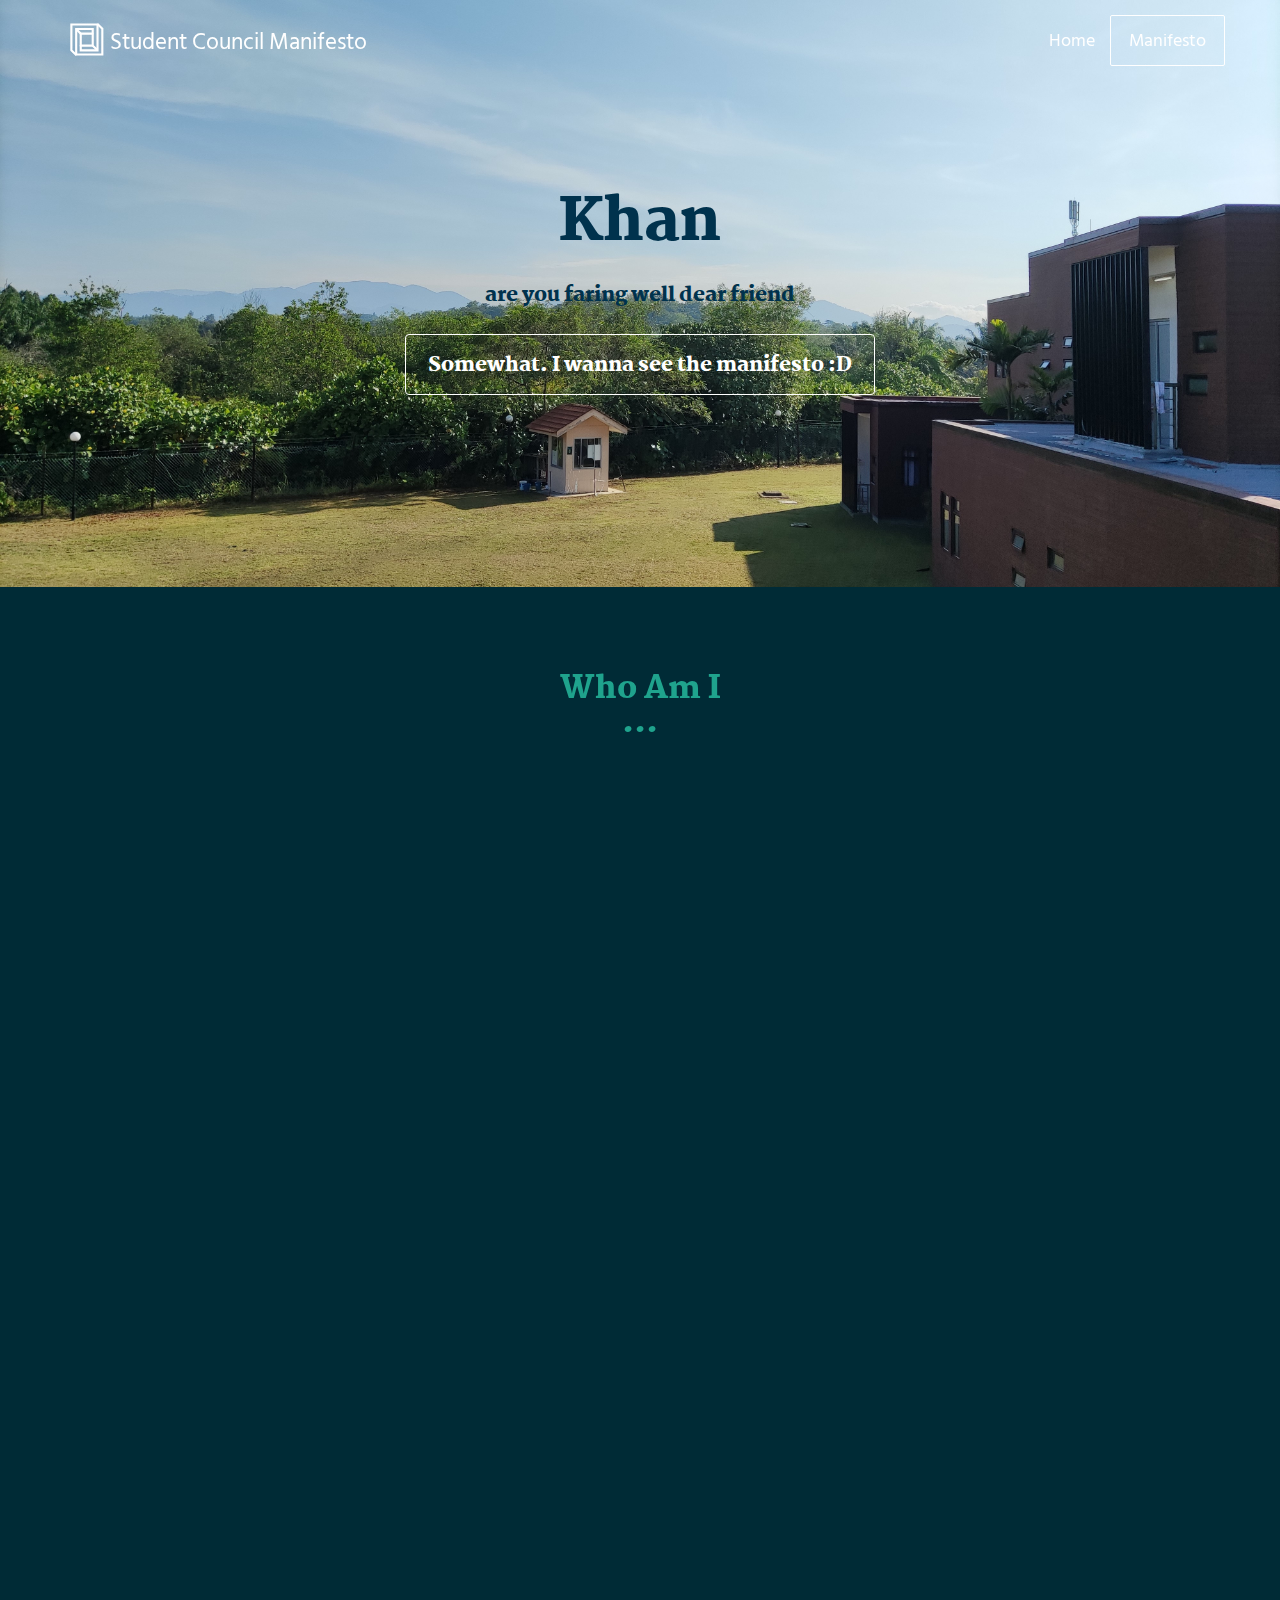
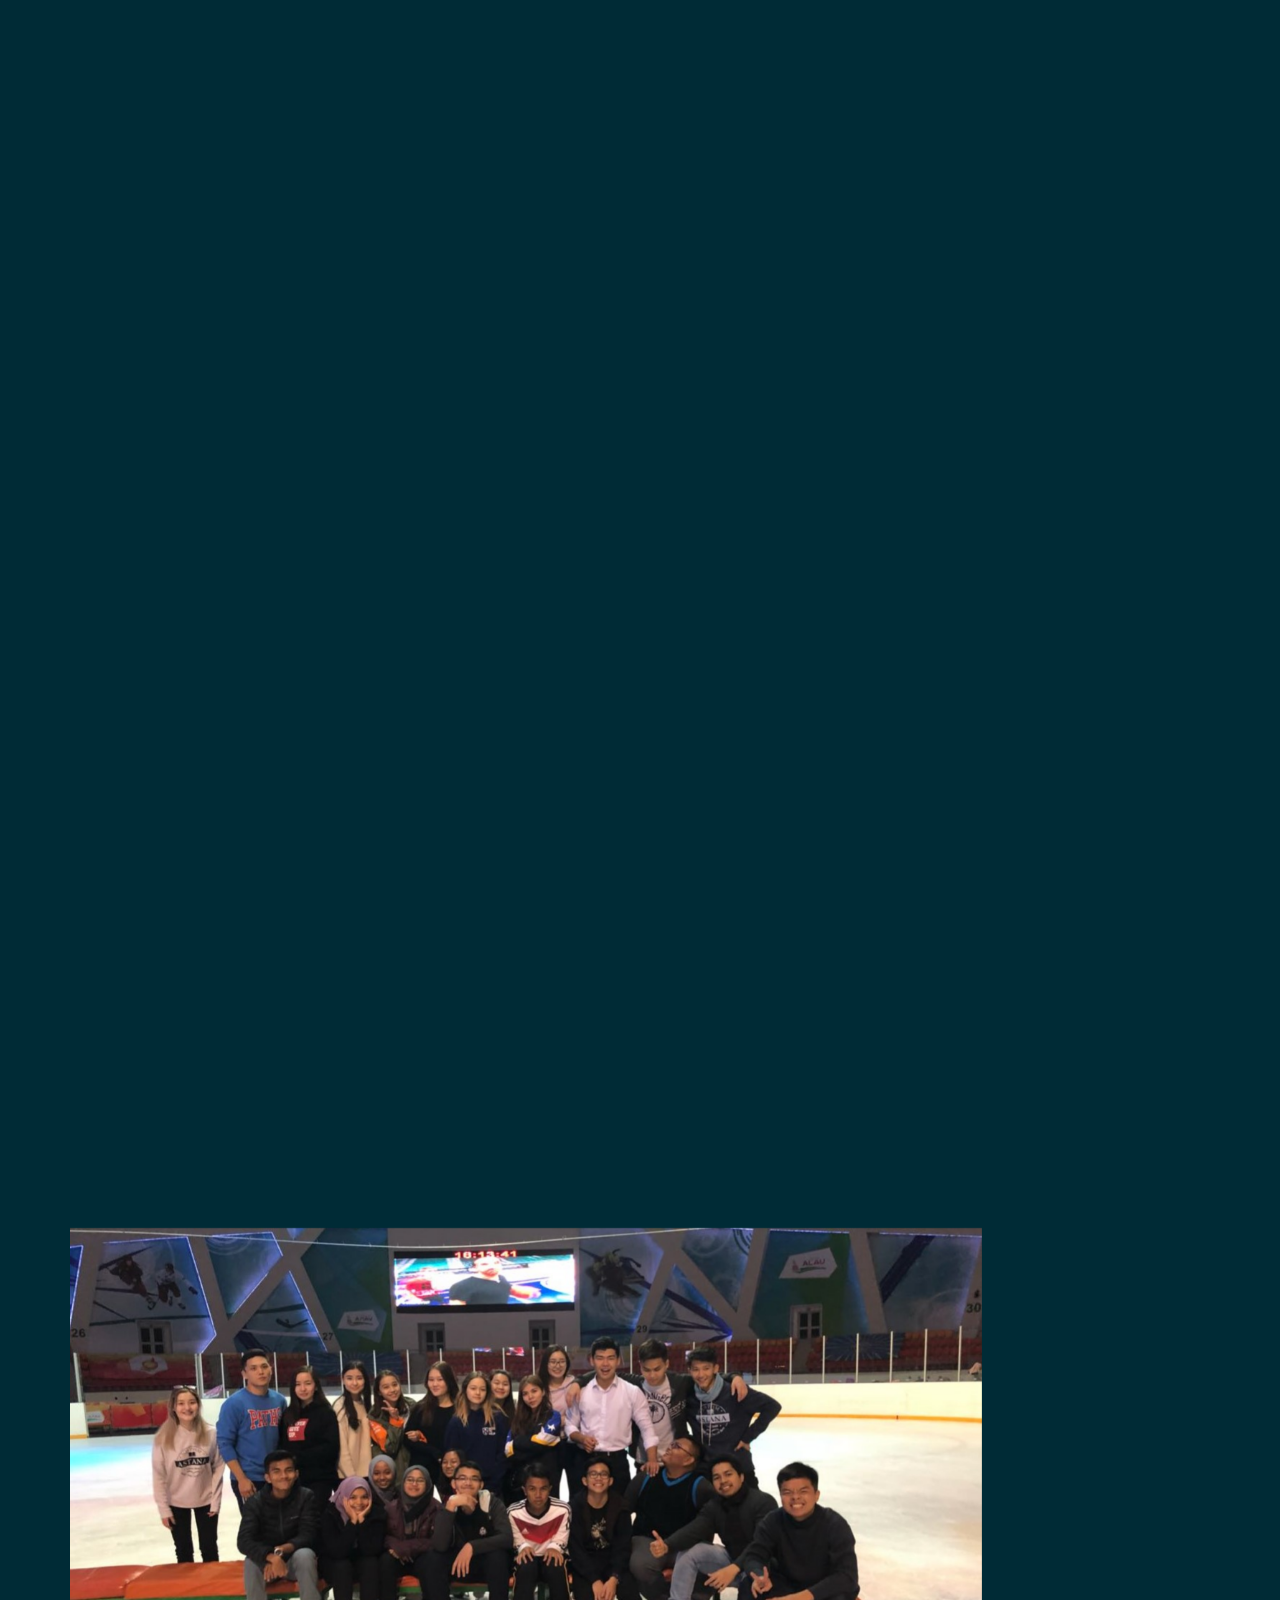
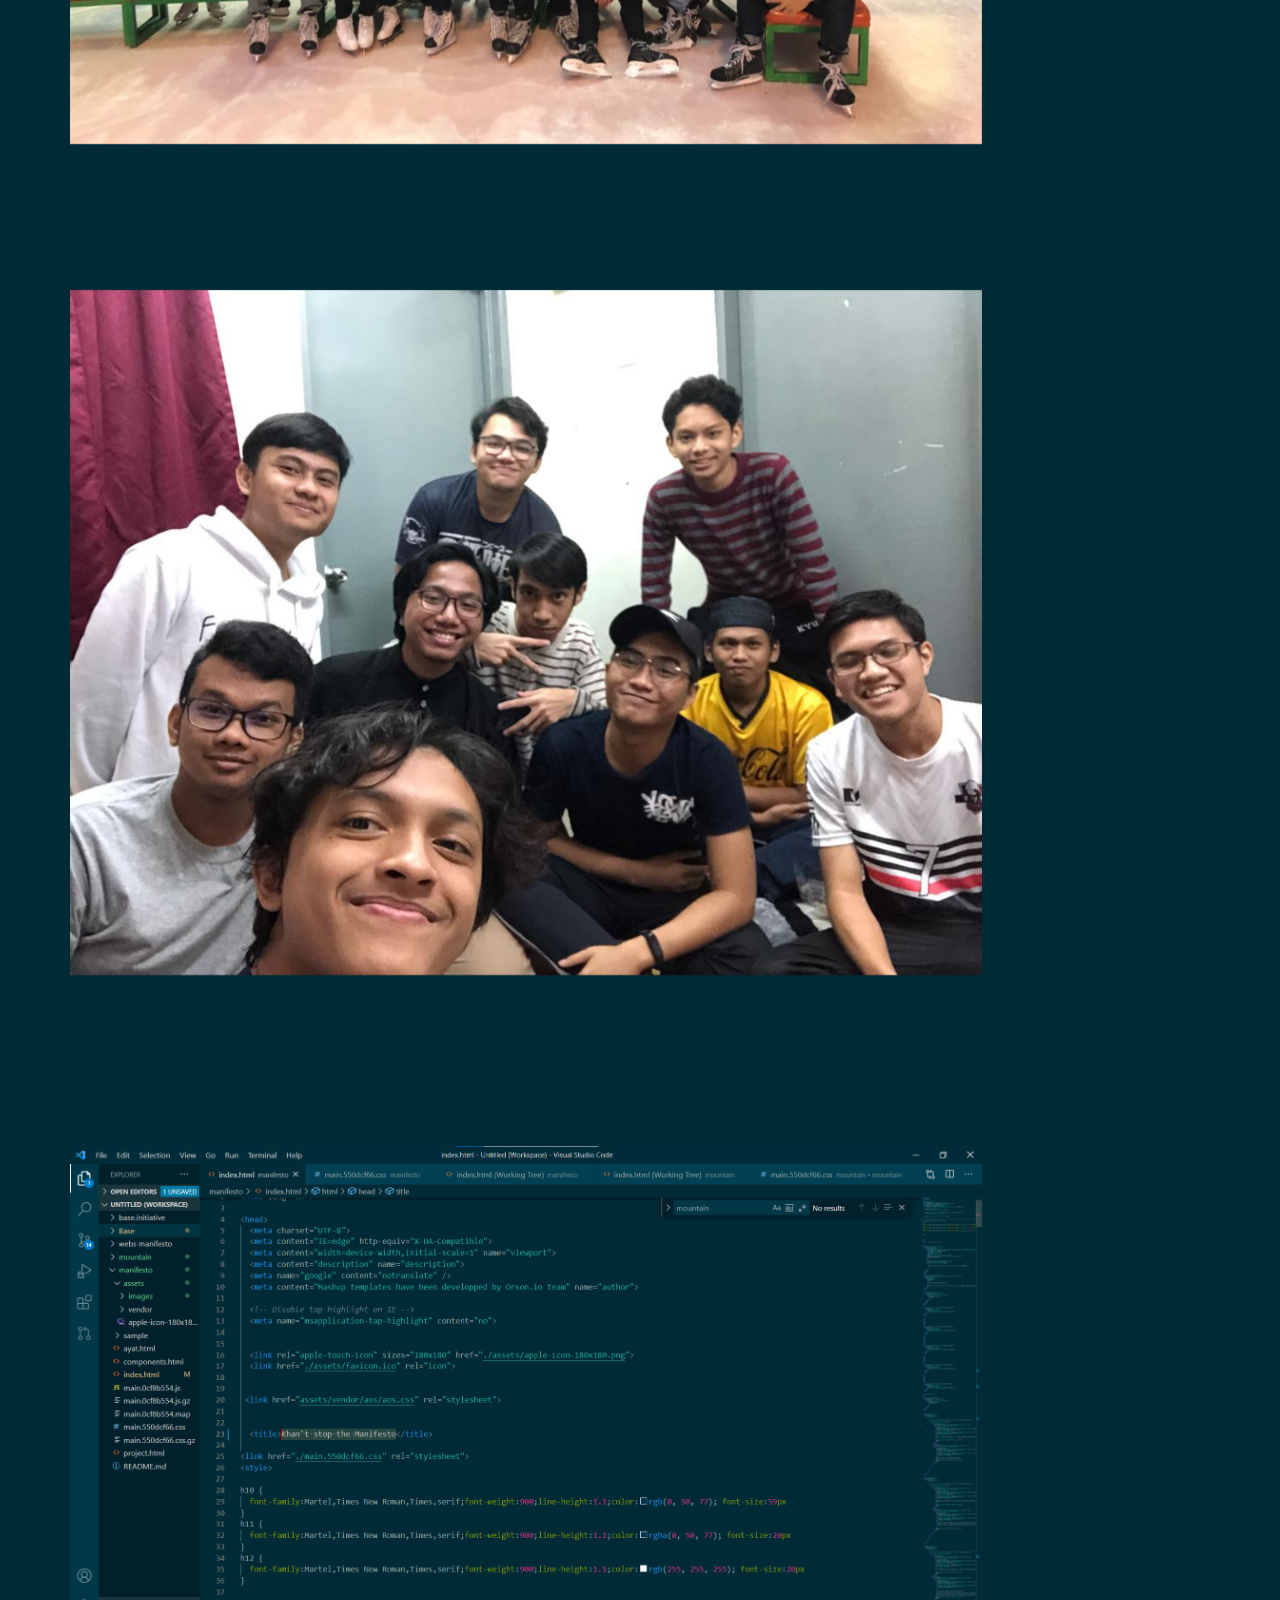
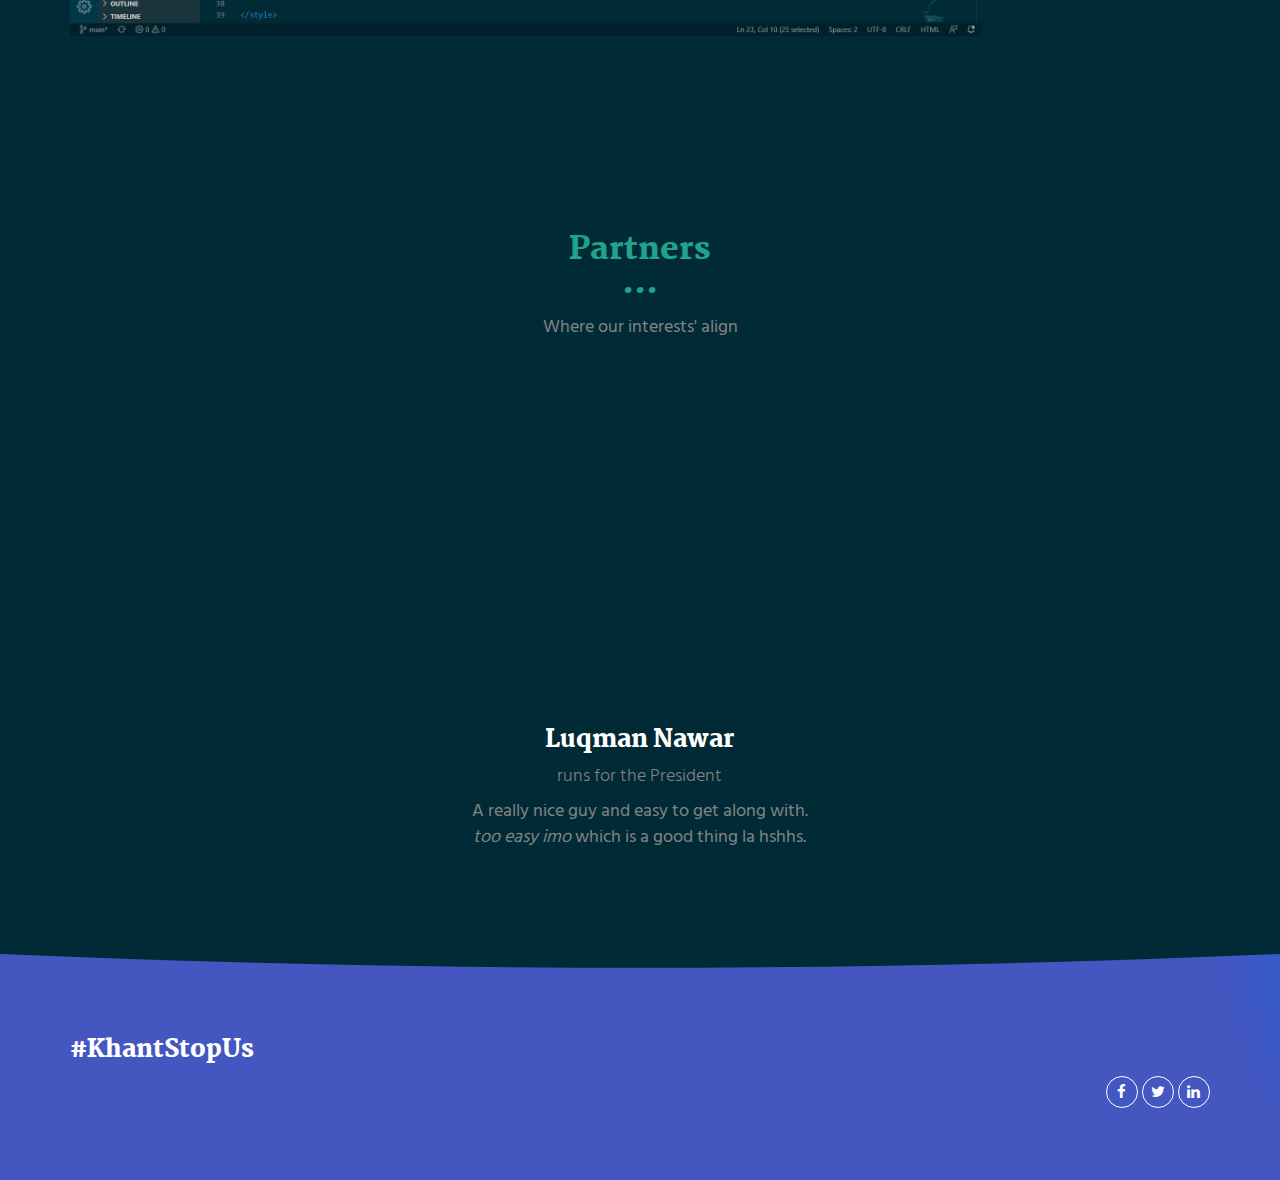
==== commit 99aa9e15: "my final 3.21pm" ====
--- a/index.html
+++ b/index.html
@@ -20,7 +20,7 @@
  <link href="assets/vendor/aos/aos.css" rel="stylesheet">
 
 
-  <title>Title page</title>
+  <title>Khan't stop the Manifesto</title>
 
 <link href="./main.550dcf66.css" rel="stylesheet">
 <style>
@@ -213,7 +213,7 @@
       <div class="row">
         <div class="col-xs-12 col-md-8 col-md-offset-2">
           <div class="text-center">
-            <h2>Manifesto part
+            <h2>Manifesto's
             
             </h2>
           </div>
@@ -236,7 +236,7 @@
                 <div class="carousel-inner" role="listbox">
 
                     <div class="item active">
-                        <img class="img-responsive" src="./assets/images/img-06.jpg" alt="First slide">
+                        <img class="img-responsive" src="./assets/images/ex1.jpg" alt="First slide">
                         <div class="carousel-caption card-shadow reveal">
                           
                           <h3>external connection</h3>
@@ -258,7 +258,7 @@
                         </div>
                     </div>
                     <div class="item">
-                        <img class="img-responsive" src="./assets/images/img-07.jpg" alt="First slide">
+                        <img class="img-responsive" src="./assets/images/ex2.jpg" alt="First slide">
                         <div class="carousel-caption card-shadow reveal">
 
                           <h3>external connection</h3>
@@ -303,7 +303,7 @@
                 <div class="carousel-inner" role="listbox">
 
                     <div class="item active">
-                        <img class="img-responsive" src="./assets/images/img-06.jpg" alt="First slide">
+                        <img class="img-responsive" src="./assets/images/in1.jpg" alt="First slide">
                         <div class="carousel-caption card-shadow reveal">
                           
                           <h3>internal connection</h3>
@@ -325,7 +325,7 @@
                         </div>
                     </div>
                     <div class="item">
-                        <img class="img-responsive" src="./assets/images/img-07.jpg" alt="First slide">
+                        <img class="img-responsive" src="./assets/images/in2.jpg" alt="First slide">
                         <div class="carousel-caption card-shadow reveal">
 
                           <h3>internal connection</h3>
@@ -374,7 +374,7 @@
                 <div class="carousel-inner" role="listbox">
 
                     <div class="item active">
-                        <img class="img-responsive" src="./assets/images/img-06.jpg" alt="First slide">
+                        <img class="img-responsive" src="./assets/images/sc1.png" alt="First slide">
                         <div class="carousel-caption card-shadow reveal">
                           
                           <h3>sc-student connection</h3>
@@ -396,7 +396,7 @@
                         </div>
                     </div>
                     <div class="item">
-                        <img class="img-responsive" src="./assets/images/img-07.jpg" alt="First slide">
+                        <img class="img-responsive" src="./assets/images/sc2.jpg" alt="First slide">
                         <div class="carousel-caption card-shadow reveal">
 
                           <h3>sc-student connection</h3>
@@ -493,7 +493,7 @@
 
      
       <div class="col-xs-12">
-        <h3>Mountain</h3>
+        <h3>#KhantStopUs</h3>
 
         <div class="row">
           <div class="col-xs-12 col-sm-7">
@@ -501,13 +501,13 @@
           </div>
           <div class="col-xs-12 col-sm-5">
             <p class="text-right">
-              <a href="https://facebook.com/" class="social-round-icon white-round-icon fa-icon" title="">
+              <a href="https://www.youtube.com/watch?v=e6sBECDG0MU" class="social-round-icon white-round-icon fa-icon" title="">
                 <i class="fa fa-facebook" aria-hidden="true"></i>
               </a>
-              <a href="https://twitter.com/" class="social-round-icon white-round-icon fa-icon" title="">
+              <a href="https://twitter.com/Luke_Nawar" class="social-round-icon white-round-icon fa-icon" title="">
                 <i class="fa fa-twitter" aria-hidden="true"></i>
               </a>
-              <a href="https://www.linkedin.com/" class="social-round-icon white-round-icon fa-icon" title="">
+              <a href="https://www.youtube.com/watch?v=PQOWnHmBlbM" class="social-round-icon white-round-icon fa-icon" title="">
                 <i class="fa fa-linkedin" aria-hidden="true"></i>
               </a>
             </p>
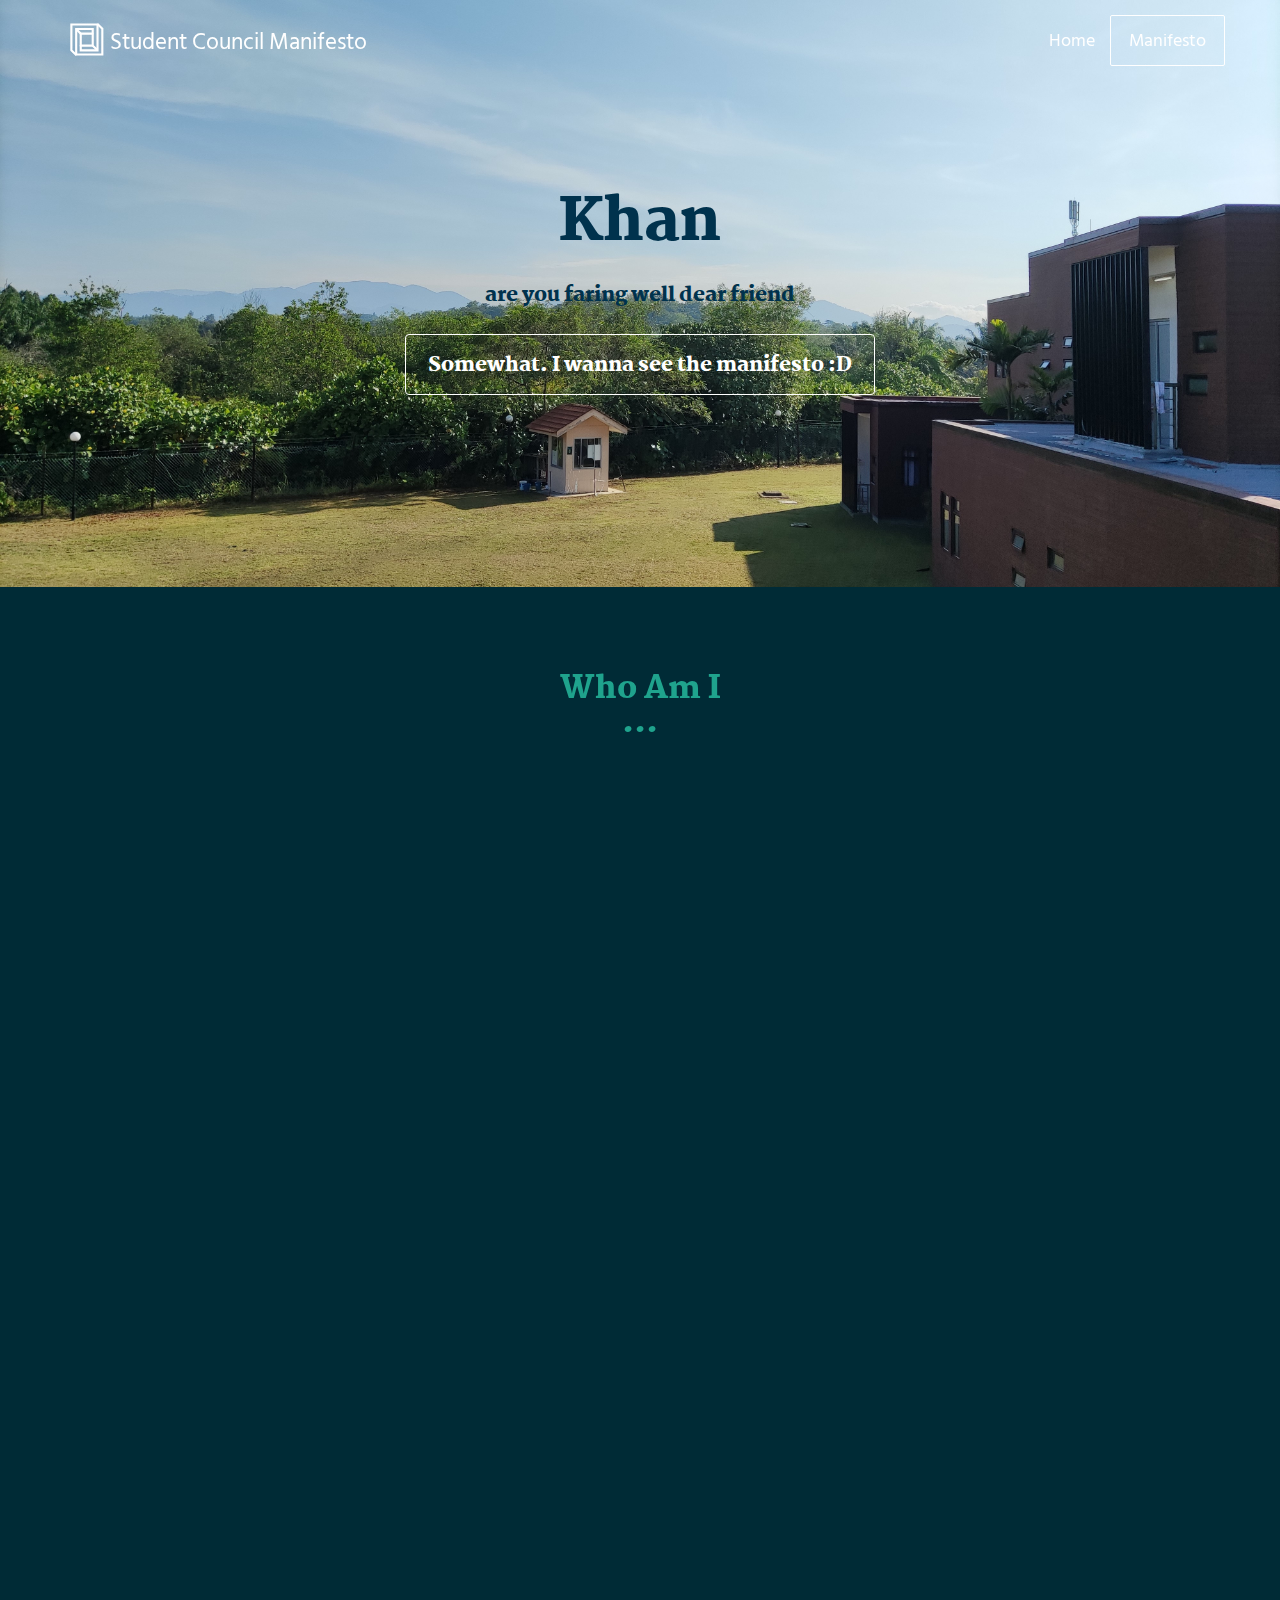
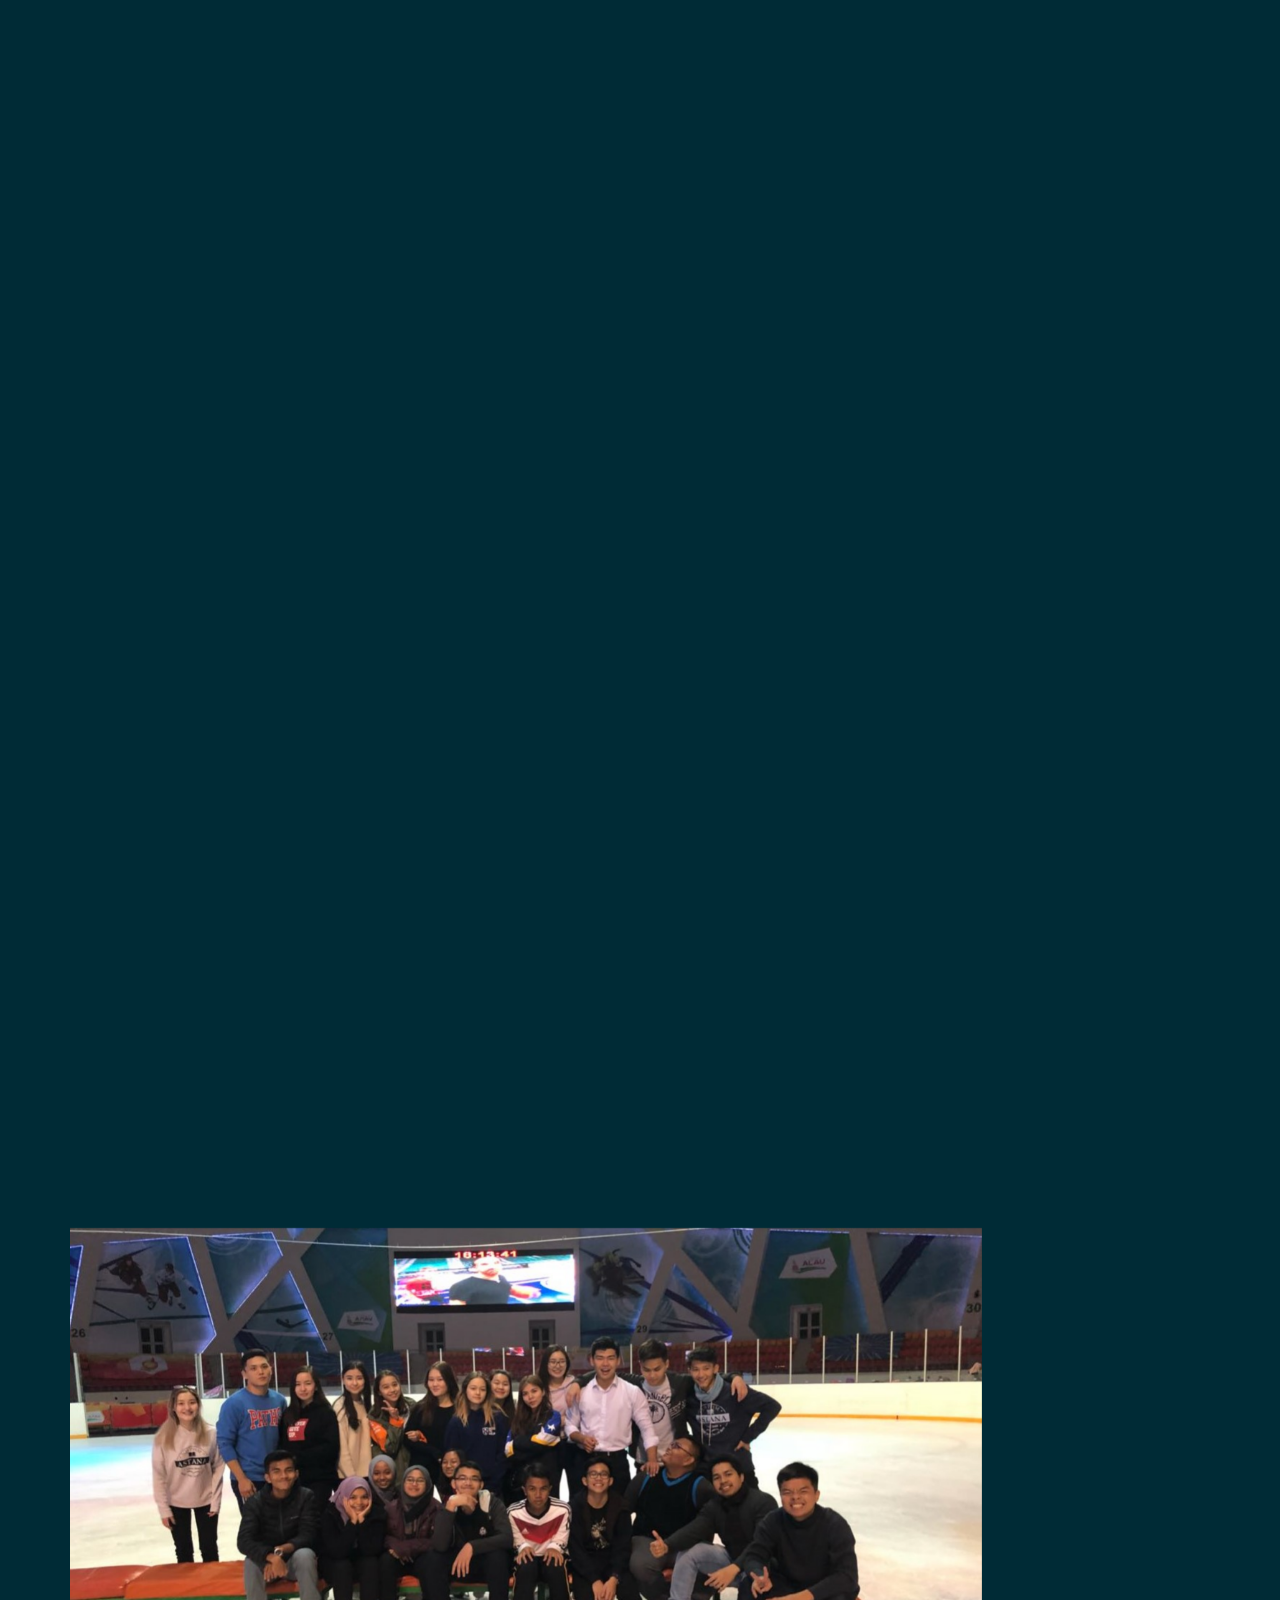
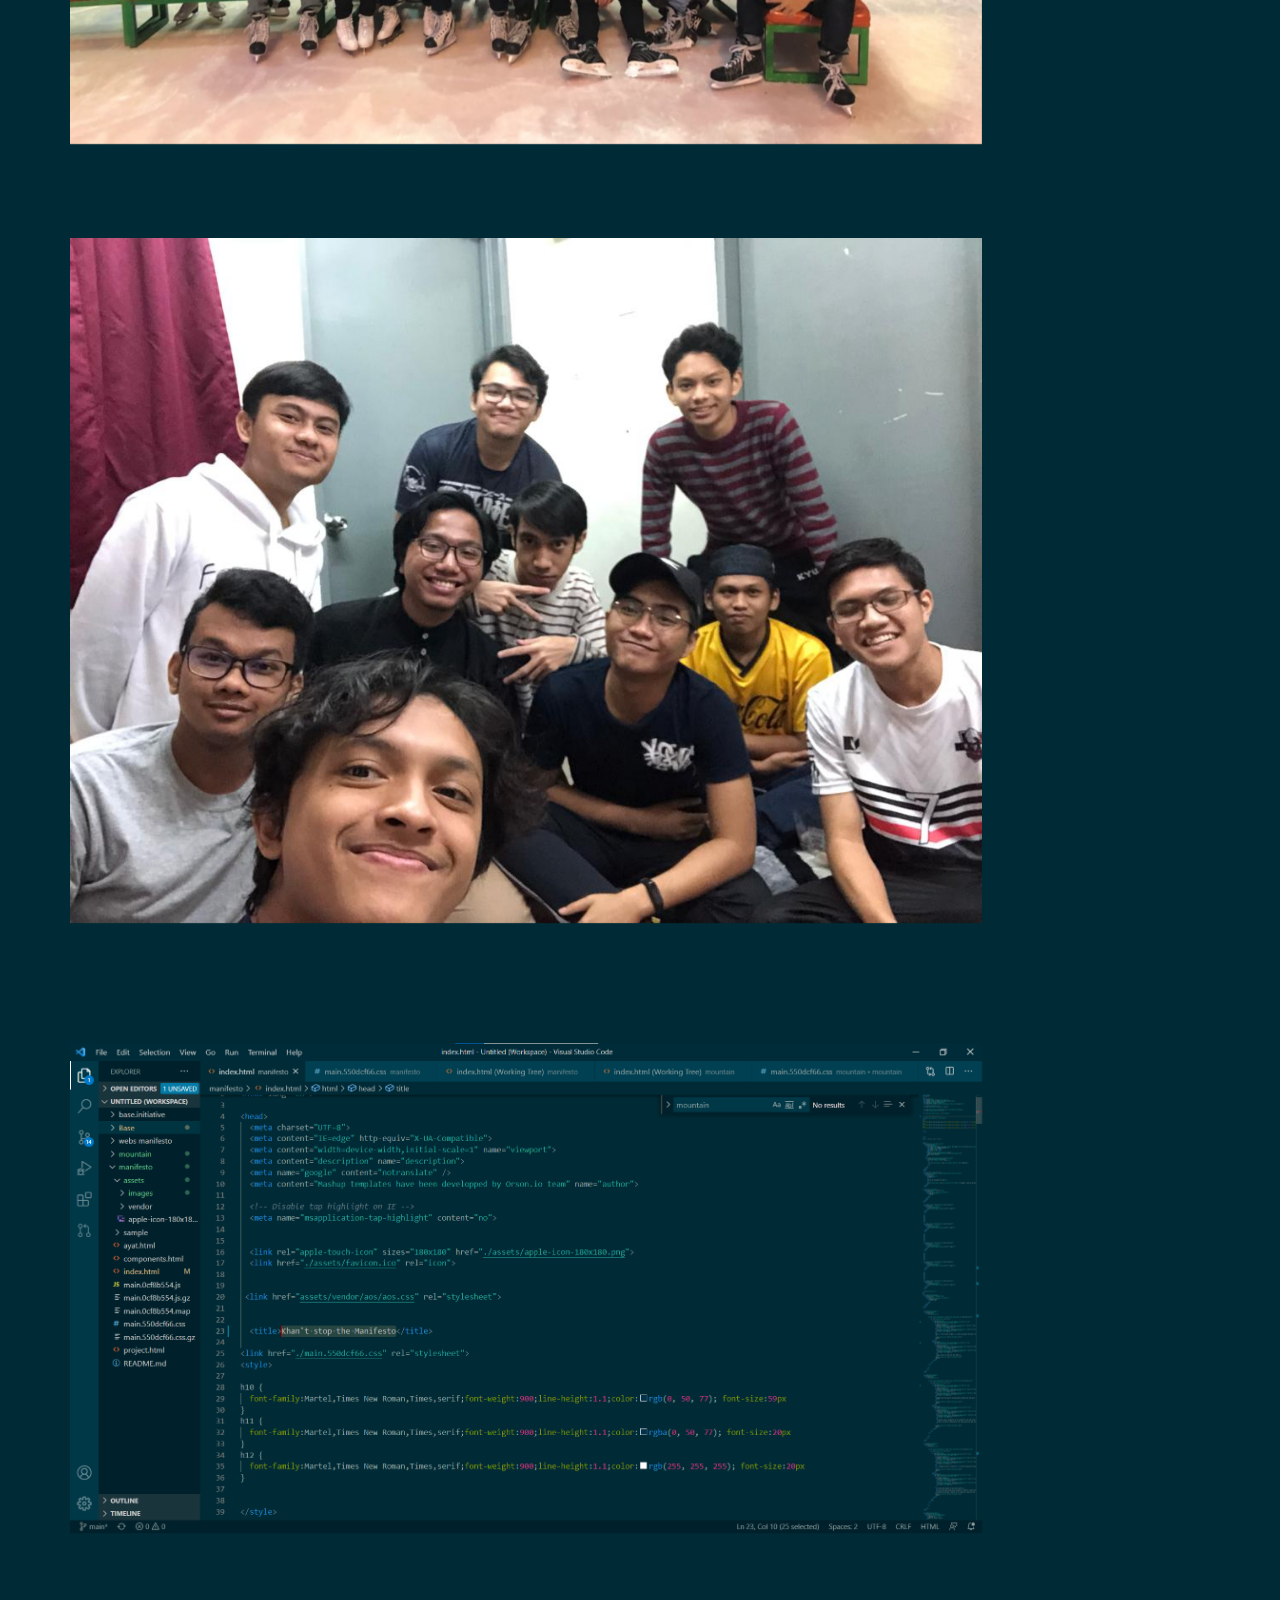
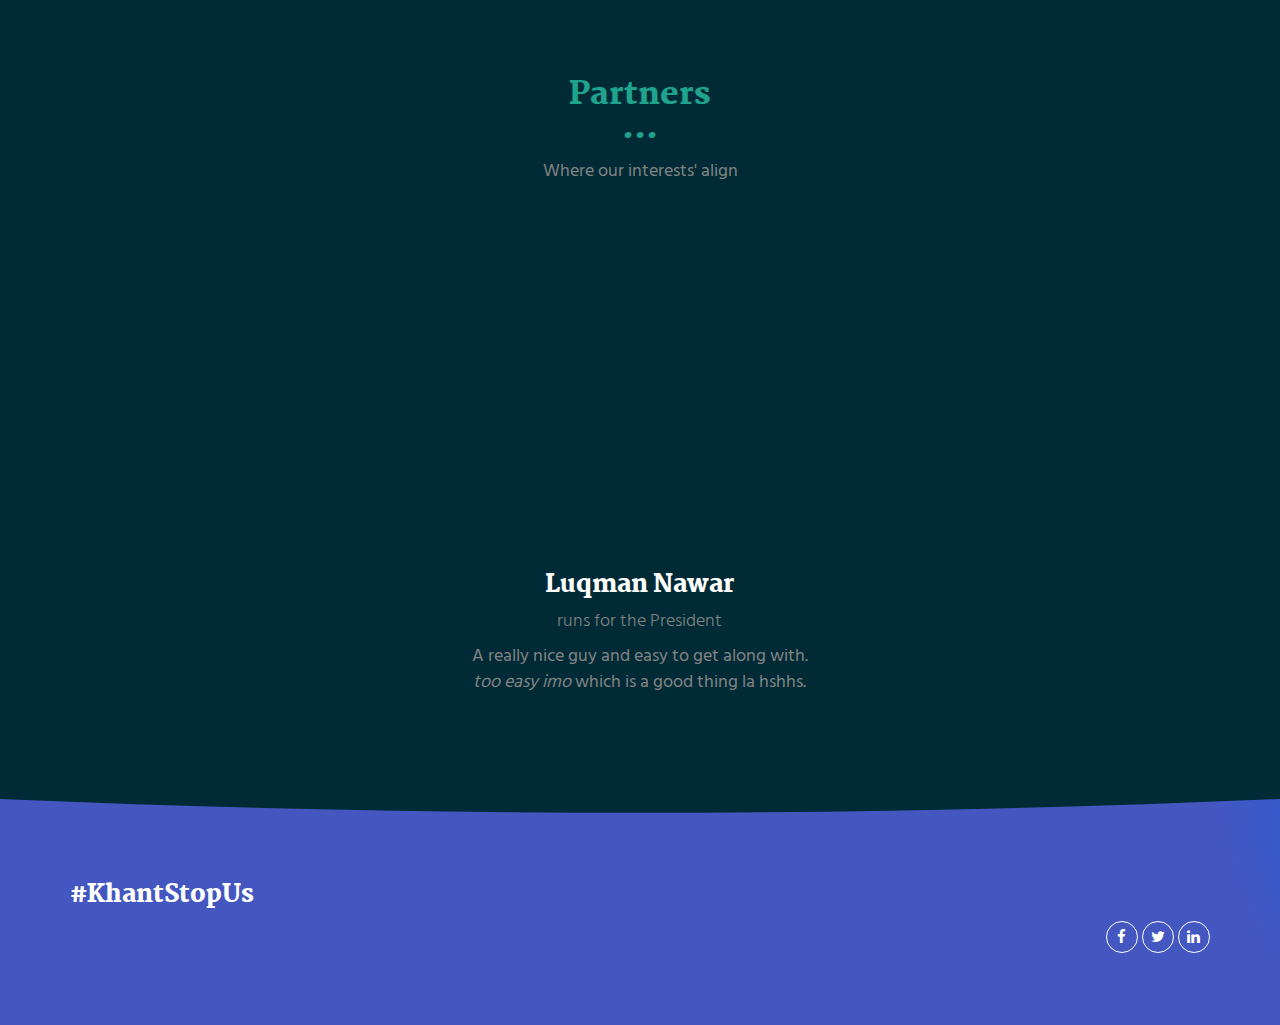
==== commit 1708ffa8: "BUANG DISCOVER" ====
--- a/index.html
+++ b/index.html
@@ -252,9 +252,7 @@
                             Links <strong>KY with other colleges</strong> under one initiative. Ever heard of Ivy league?
                           </p>
                           
-                          <a href="./project.html" class="btn btn-primary" title="">
-                            Discover
-                          </a>
+                          
                         </div>
                     </div>
                     <div class="item">
@@ -273,9 +271,7 @@
                             <p>
                               Sunway, Taylors, KTJ, INTEC, GMI, MCKL, KYUEM, etc.
                             </p>
-                          <a href="./project.html" class="btn btn-primary" title="">
-                            Discover
-                          </a>
+                          
                         </div>
                     </div>
                    
@@ -319,9 +315,7 @@
                             A biweekly social event space for socialising held by students and/or clubs alike. <strong>By students, for students</strong>
                           </p>
                           
-                          <a href="./project.html" class="btn btn-primary" title="">
-                            Discover
-                          </a>
+                          
                         </div>
                     </div>
                     <div class="item">
@@ -344,9 +338,7 @@
                             </ul>
                           
                         
-                          <a href="./project.html" class="btn btn-primary" title="">
-                            Discover
-                          </a>
+                          
                         </div>
                     </div>
                     
@@ -390,9 +382,7 @@
                             <strong>Breaking the barrier of connection</strong> with the SC using the SC official website.
                           </p>
 
-                          <a href="./project.html" class="btn btn-primary" title="">
-                            Discover
-                          </a>
+                          
                         </div>
                     </div>
                     <div class="item">
@@ -416,9 +406,7 @@
                             <br>
                             <li>Enabling future projects or additions on the SC website as a legacy of my term.</li>
                           </ul>
-                          <a href="./project.html" class="btn btn-primary" title="">
-                            Discover
-                          </a>
+                          
                         </div>
                     </div>
                     
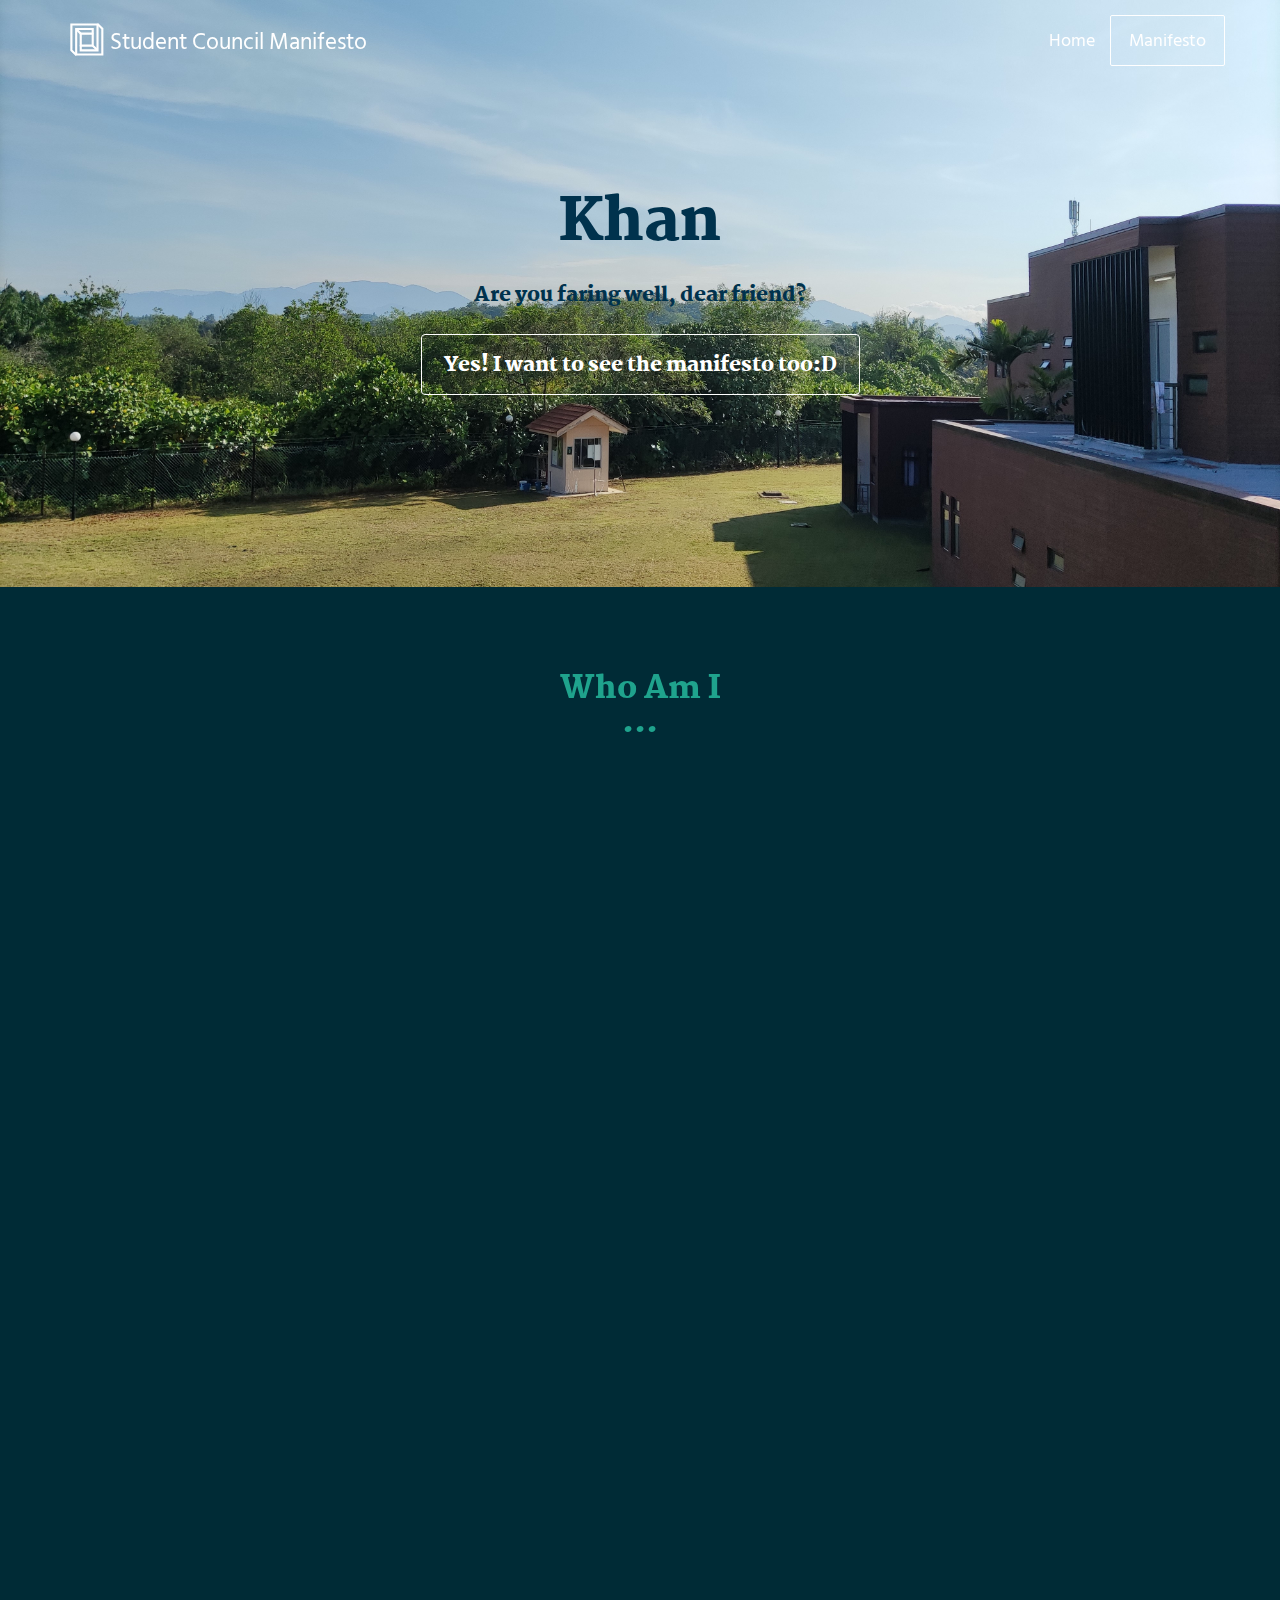
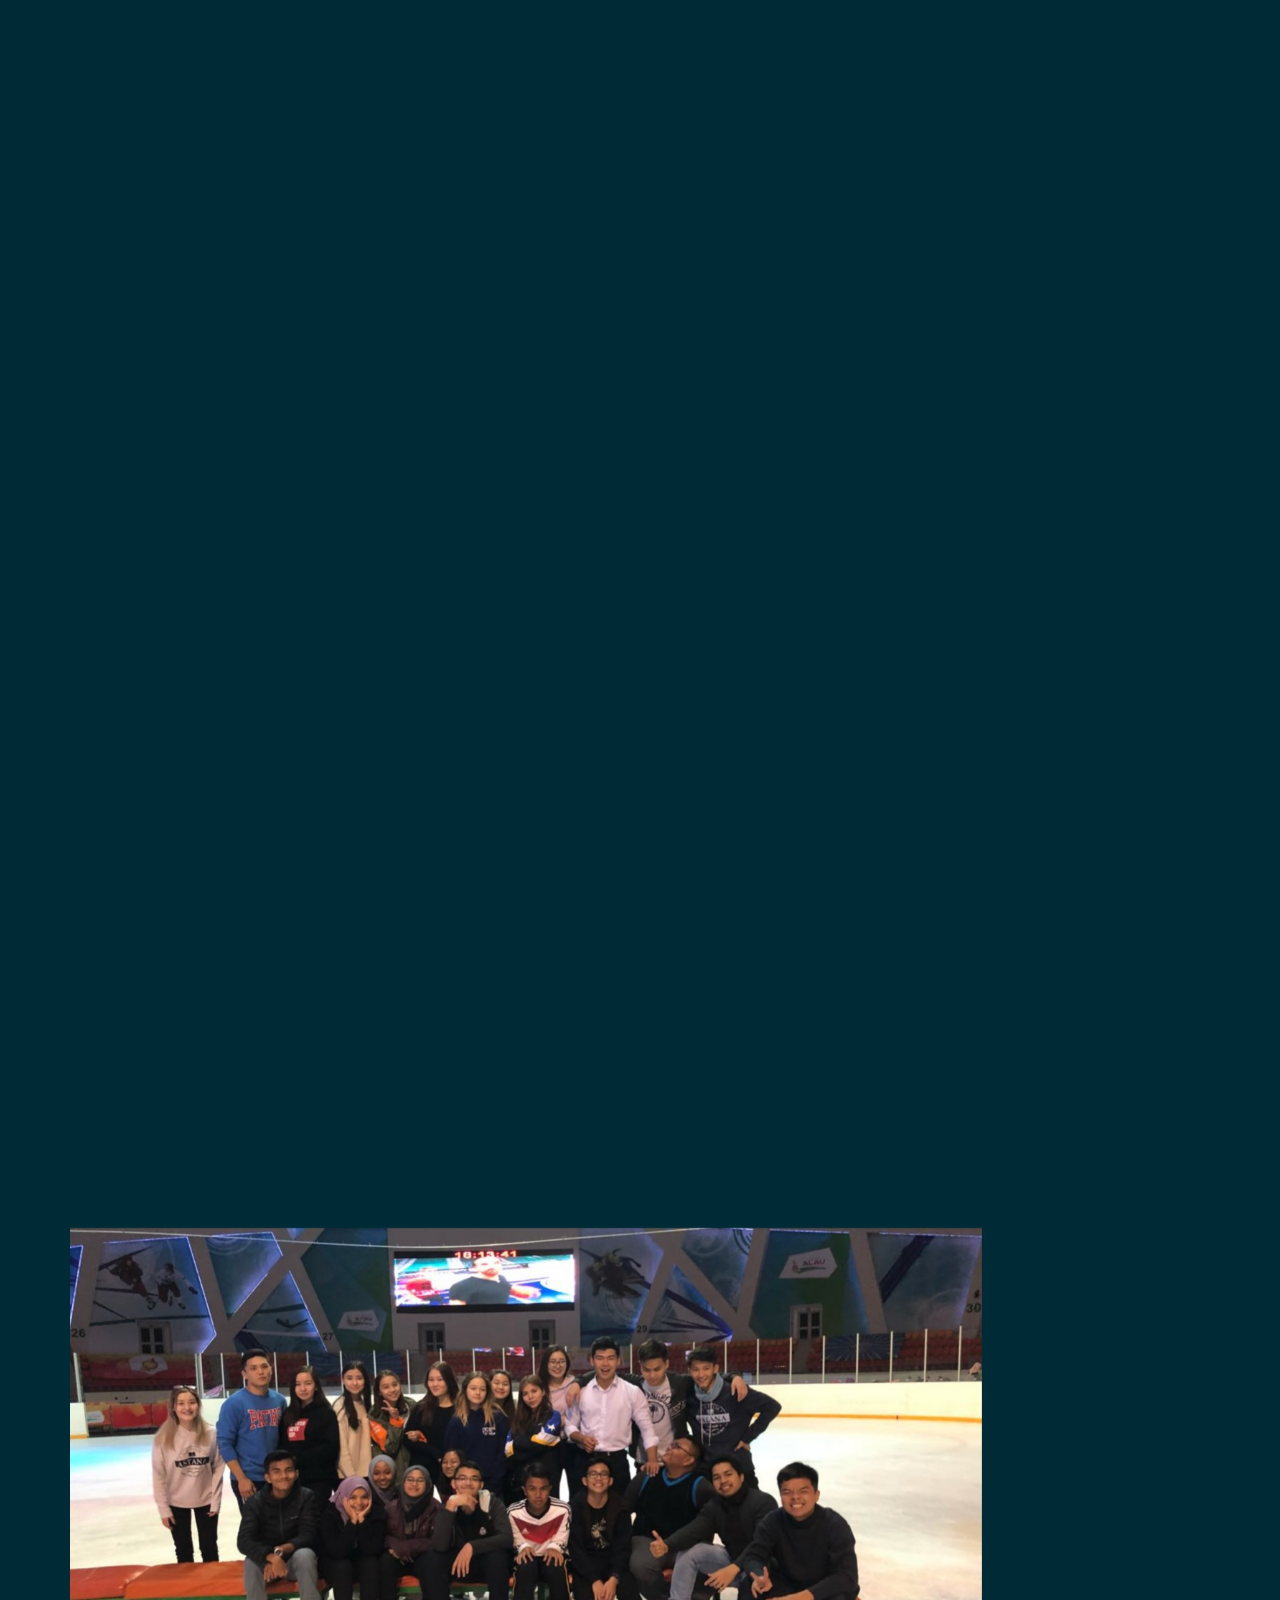
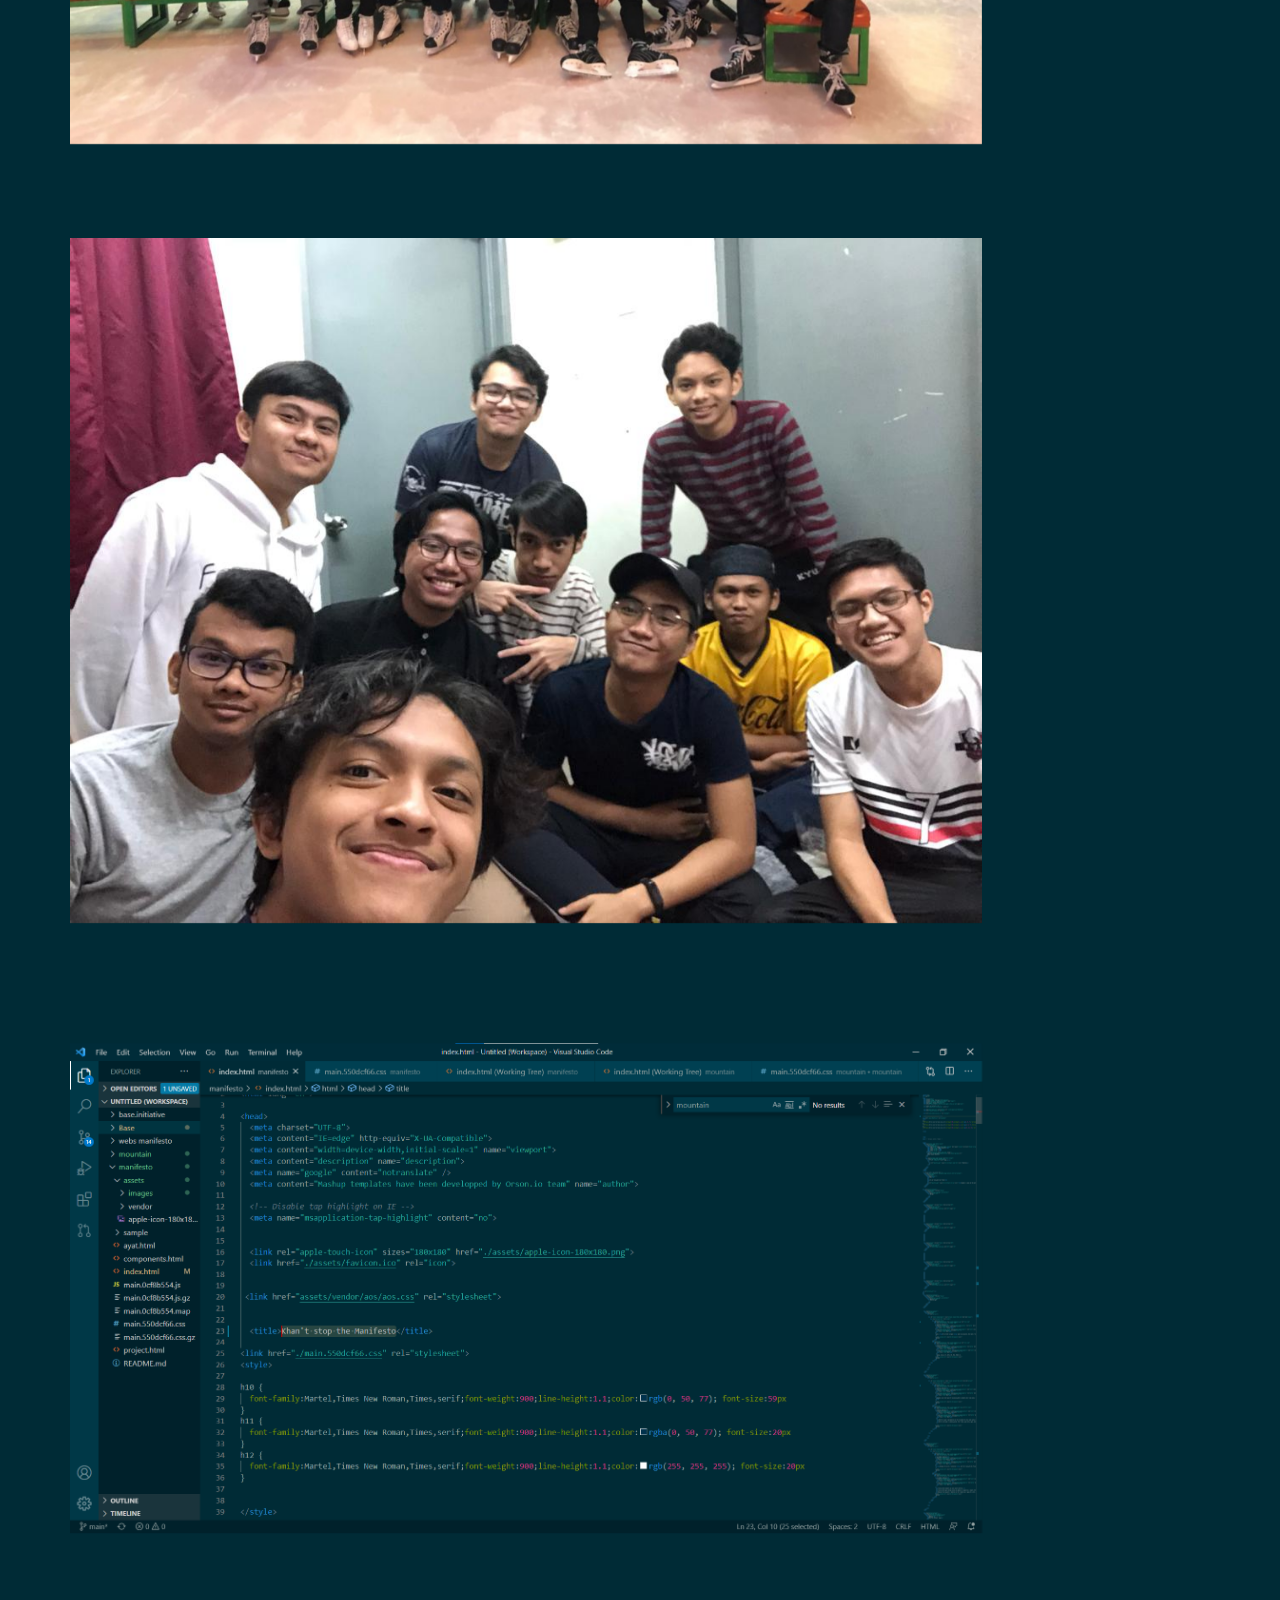
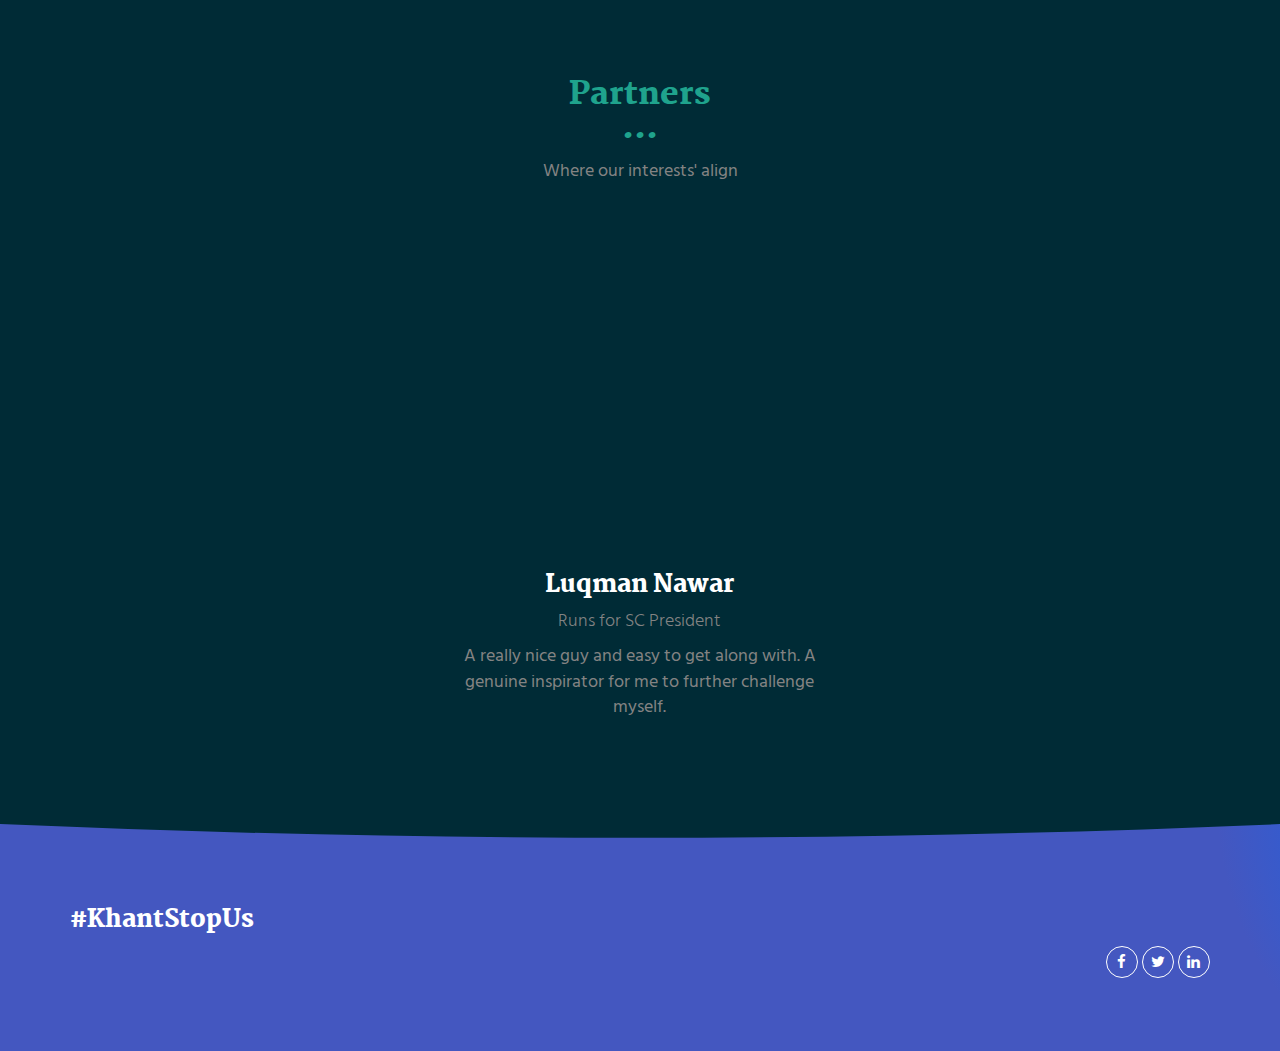
==== commit 43f170b6: "aaaaaa" ====
--- a/index.html
+++ b/index.html
@@ -18,6 +18,8 @@
 
 
  <link href="assets/vendor/aos/aos.css" rel="stylesheet">
+
+ <link rel="shortcut icon" type="image/x-icon" href="./assets/images/favicon.ico" />
 
 
   <title>Khan't stop the Manifesto</title>
@@ -87,10 +89,10 @@
           <h10>Khan</h10>
           <br>
           <br>
-          <h11>are you faring well dear friend</h11>
+          <h11>Are you faring well, dear friend?</h11>
           <br>
           <br>
-          <a href="#manifesto_part" class="btn btn-default btn-lg" title=""><h12>Somewhat. I wanna see the manifesto :D</h12></a>
+          <a href="#manifesto_part" class="btn btn-default btn-lg" title=""><h12>Yes! I want to see the manifesto too:D</h12></a>
         </div>
       </div>
     </div>
@@ -239,7 +241,7 @@
                         <img class="img-responsive" src="./assets/images/ex1.jpg" alt="First slide">
                         <div class="carousel-caption card-shadow reveal">
                           
-                          <h3>external connection</h3>
+                          <h3>External Connection</h3>
                           <a class="left carousel-control" href="#carousel-example-generic" role="button" data-slide="prev">
                             <i class="fa fa-chevron-left" aria-hidden="true"></i>
                             <span class="sr-only">Previous</span>
@@ -259,7 +261,7 @@
                         <img class="img-responsive" src="./assets/images/ex2.jpg" alt="First slide">
                         <div class="carousel-caption card-shadow reveal">
 
-                          <h3>external connection</h3>
+                          <h3>External Connection</h3>
                             <a class="left carousel-control" href="#carousel-example-generic" role="button" data-slide="prev">
                               <i class="fa fa-chevron-left" aria-hidden="true"></i>
                               <span class="sr-only">Previous</span>
@@ -302,7 +304,7 @@
                         <img class="img-responsive" src="./assets/images/in1.jpg" alt="First slide">
                         <div class="carousel-caption card-shadow reveal">
                           
-                          <h3>internal connection</h3>
+                          <h3>Internal Connection</h3>
                           <a class="left carousel-control" href="#carousel-example-generic2" role="button" data-slide="prev">
                             <i class="fa fa-chevron-left" aria-hidden="true"></i>
                             <span class="sr-only">Previous</span>
@@ -312,7 +314,7 @@
                             <span class="sr-only">Next</span>
                           </a>
                           <p>
-                            A biweekly social event space for socialising held by students and/or clubs alike. <strong>By students, for students</strong>
+                            A biweekly social event space for socialising held by students and/or clubs alike. <strong>By students, for students.</strong>
                           </p>
                           
                           
@@ -322,7 +324,7 @@
                         <img class="img-responsive" src="./assets/images/in2.jpg" alt="First slide">
                         <div class="carousel-caption card-shadow reveal">
 
-                          <h3>internal connection</h3>
+                          <h3>Internal Connection</h3>
                             <a class="left carousel-control" href="#carousel-example-generic2" role="button" data-slide="prev">
                               <i class="fa fa-chevron-left" aria-hidden="true"></i>
                               <span class="sr-only">Previous</span>
@@ -332,9 +334,9 @@
                               <span class="sr-only">Next</span>
                             </a>
                             <ul>
-                              <li>Where? Will push to add amenities on the area beside the cafe; sound system, benches, lighting, you name it~</li>
+                              <li>Where? Will push to add amenities around area beside the cafe; sound system, benches, lighting, you name it~</li>
                               <br>
-                              <li>How? Will be based on a booking system. Find friends, plan events, apply, have fun!</li>
+                              <li>How? Will be based on a booking system. Find friends, plan events, apply, and have fun!</li>
                             </ul>
                           
                         
@@ -369,7 +371,7 @@
                         <img class="img-responsive" src="./assets/images/sc1.png" alt="First slide">
                         <div class="carousel-caption card-shadow reveal">
                           
-                          <h3>sc-student connection</h3>
+                          <h3>SC-Student Connection</h3>
                           <a class="left carousel-control" href="#carousel-example-generic3" role="button" data-slide="prev">
                             <i class="fa fa-chevron-left" aria-hidden="true"></i>
                             <span class="sr-only">Previous</span>
@@ -389,7 +391,7 @@
                         <img class="img-responsive" src="./assets/images/sc2.jpg" alt="First slide">
                         <div class="carousel-caption card-shadow reveal">
 
-                          <h3>sc-student connection</h3>
+                          <h3>SC-Student Connection</h3>
                             <a class="left carousel-control" href="#carousel-example-generic3" role="button" data-slide="prev">
                               <i class="fa fa-chevron-left" aria-hidden="true"></i>
                               <span class="sr-only">Previous</span>
@@ -441,9 +443,9 @@
         </div>  
         <div class="col-xs-12 col-md-4">
           <img src="./assets/images/profil-02.jpg" alt="" class="reveal img-responsive reveal-content image-center">
-          <h3 style="color: white;">  Luqman Nawar</h3>
-          <h4>runs for the President</h4>
-          <p>A really nice guy and easy to get along with. <i>too easy imo</i> which is a good thing la hshhs.</p>
+          <h3 style="color: white;">Luqman Nawar</h3>
+          <h4>Runs for SC President</h4>
+          <p>A really nice guy and easy to get along with. A genuine inspirator for me to further challenge myself.</p>
           <!--<p>
             <a href="https://facebook.com/" class="social-round-icon fa-icon" title="F">
               <i class="fa fa-facebook" aria-hidden="true"></i>
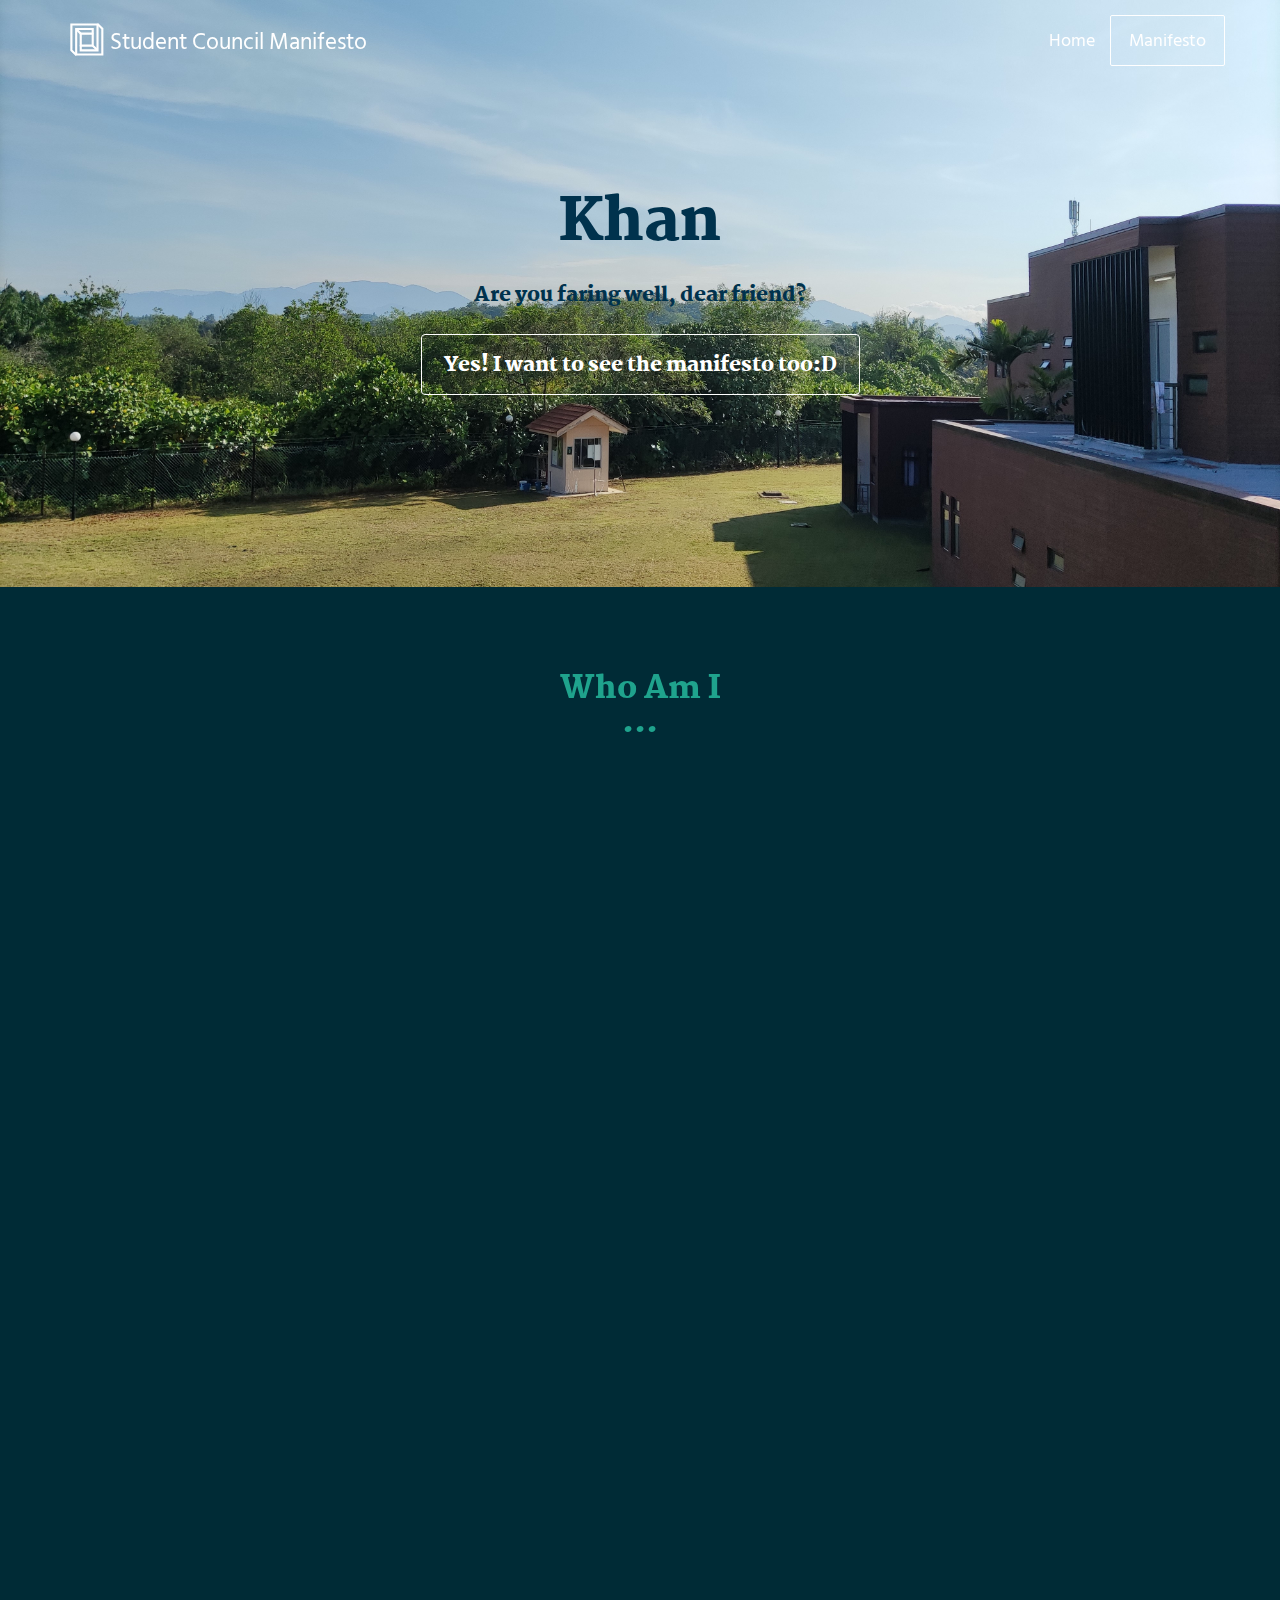
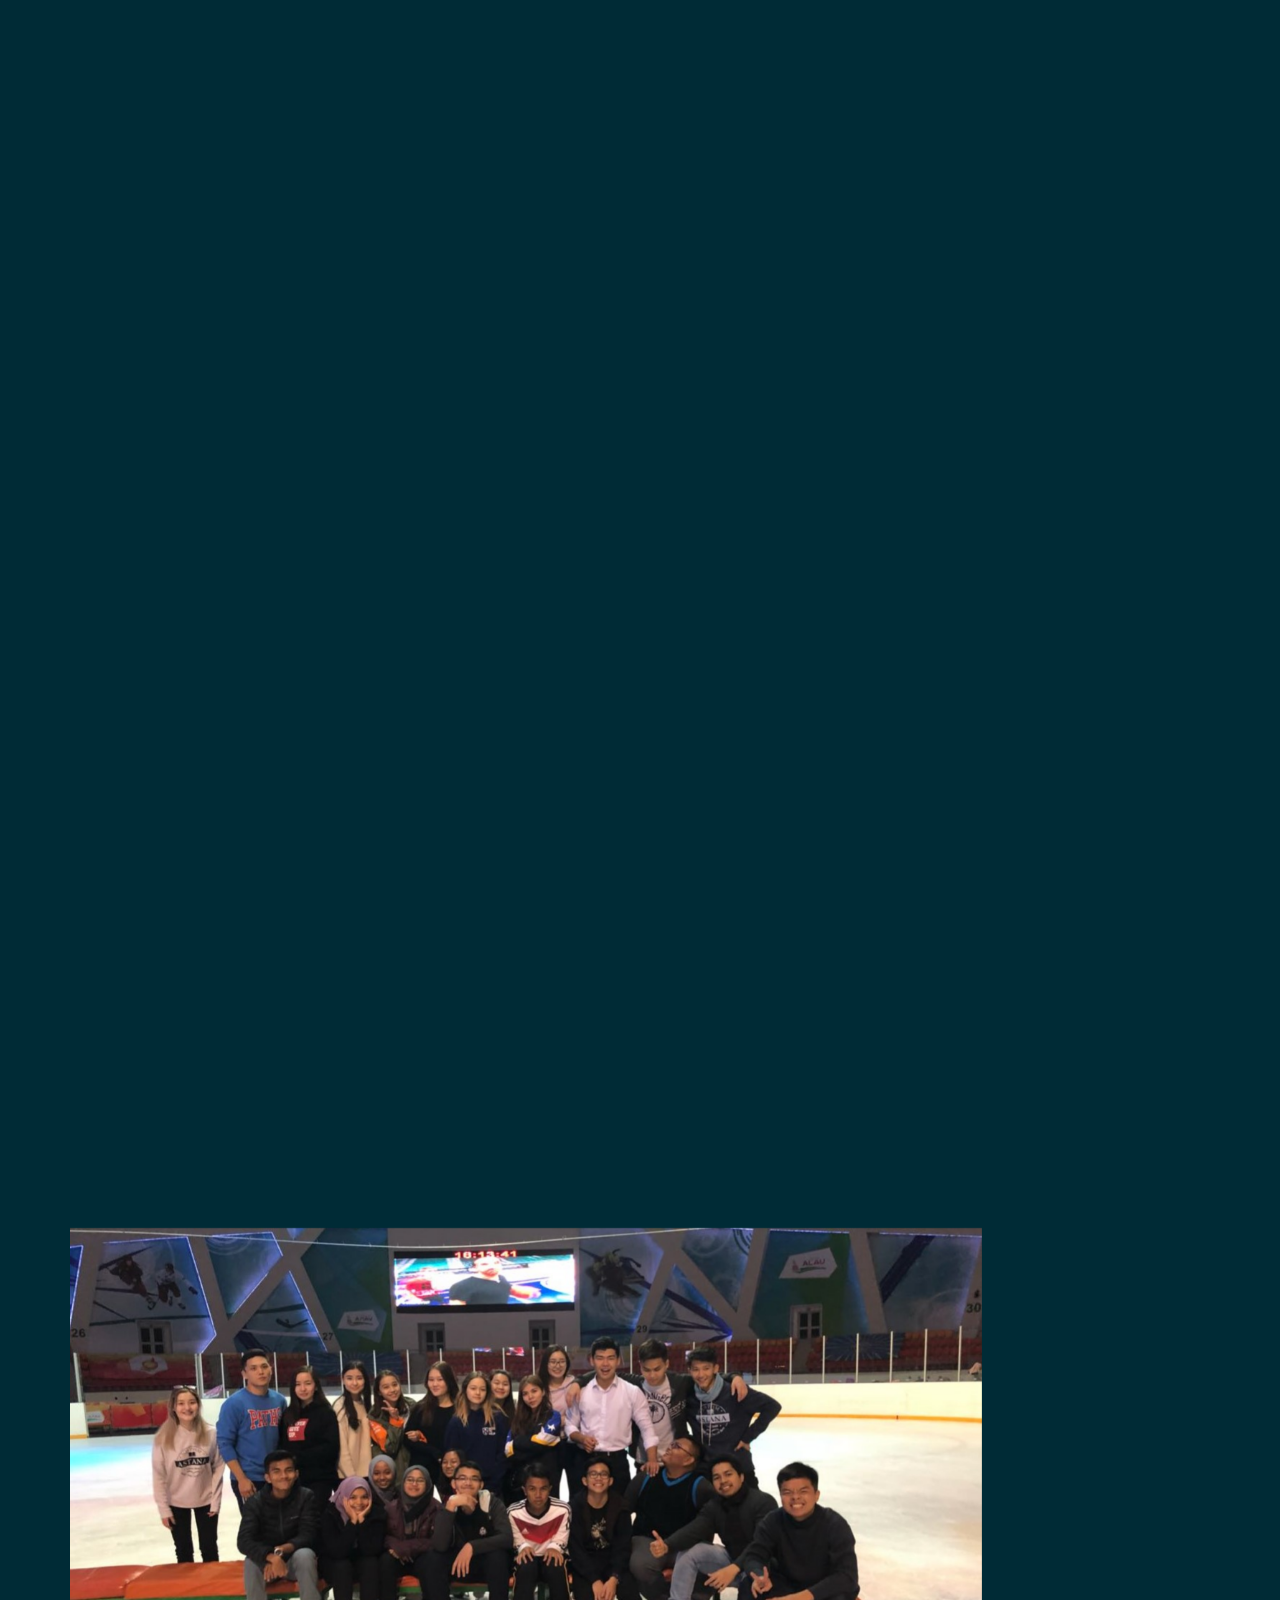
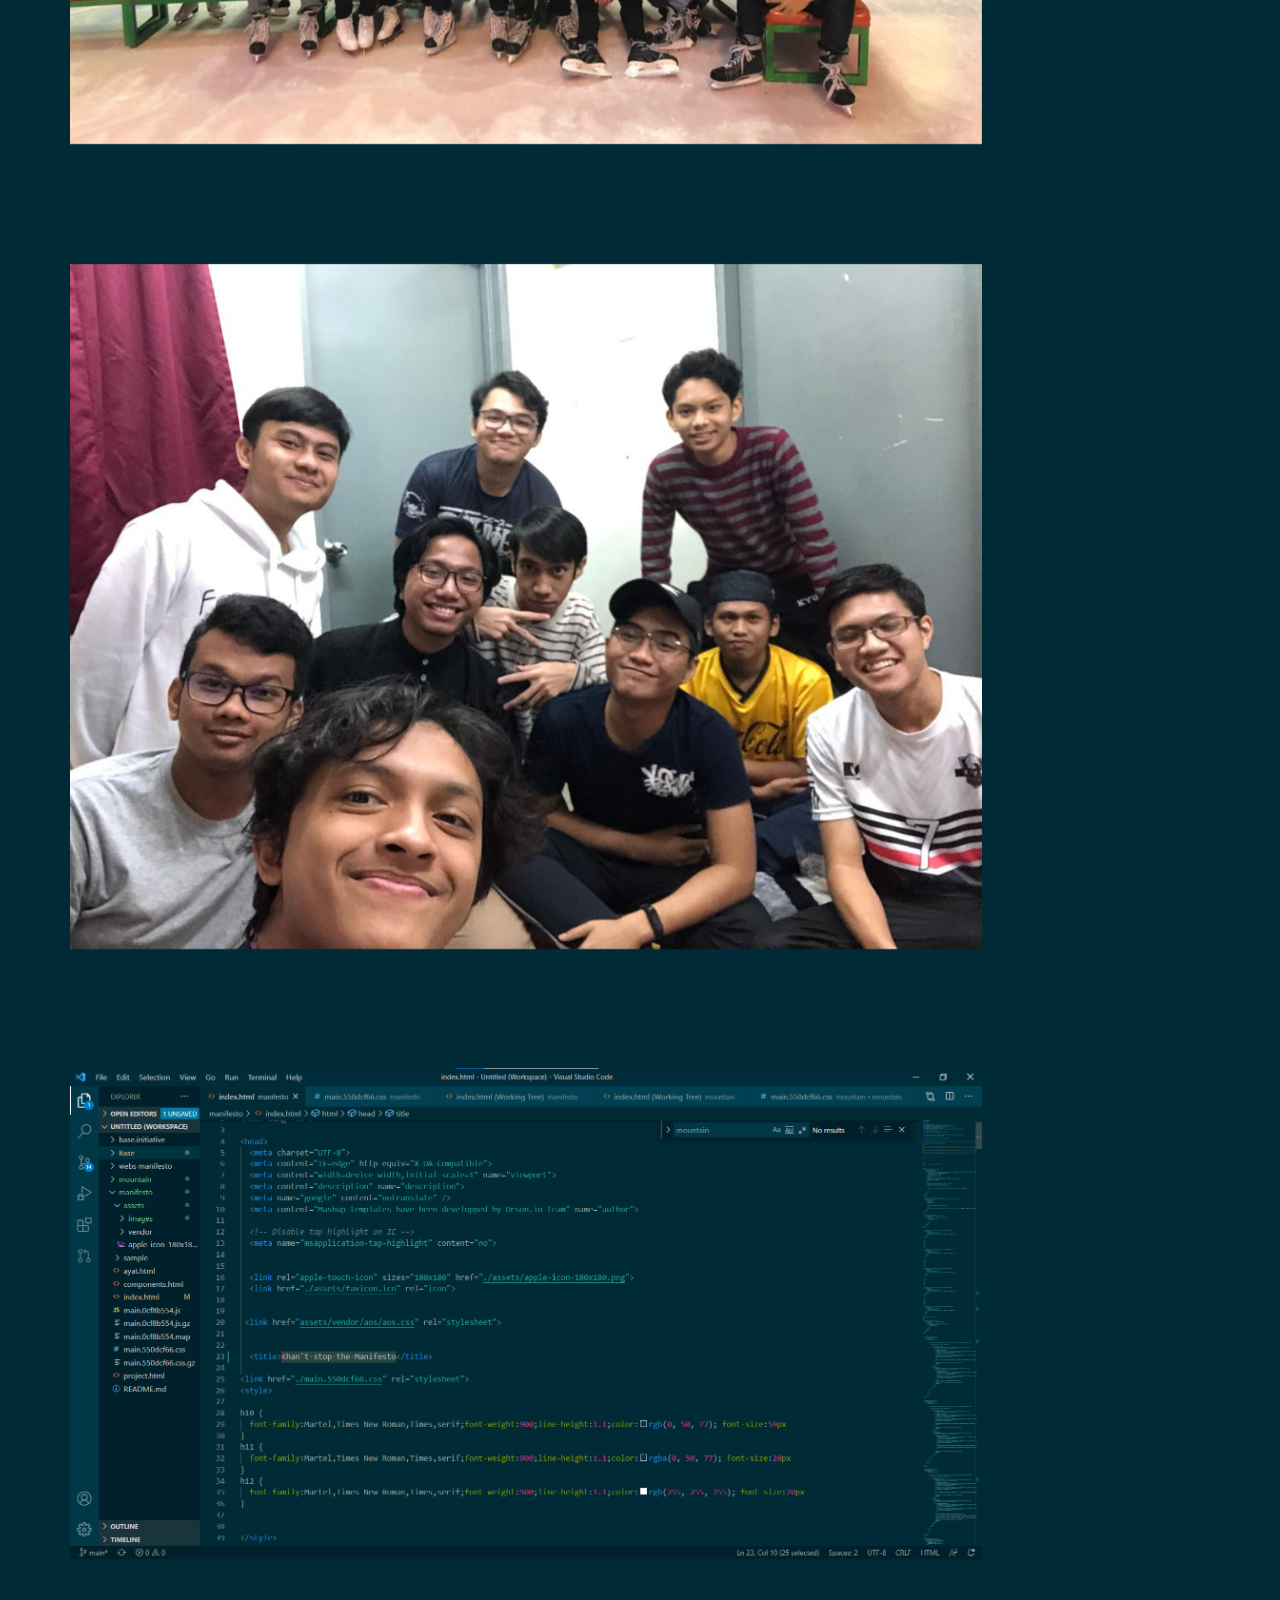
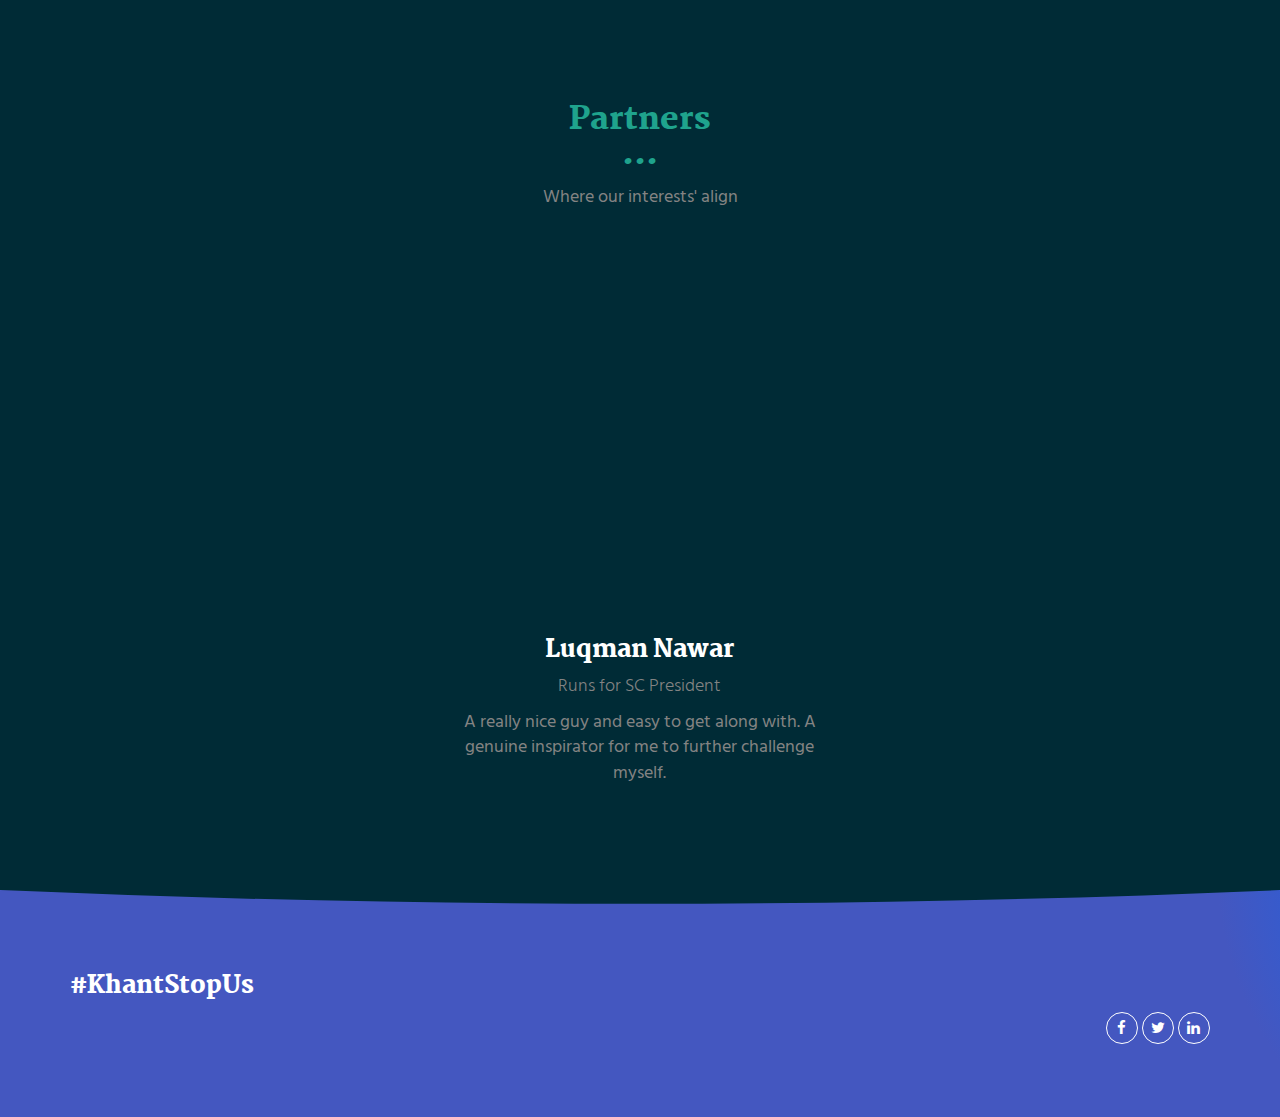
==== commit 105af54d: "luq pic" ====
--- a/index.html
+++ b/index.html
@@ -250,8 +250,8 @@
                             <i class="fa fa-chevron-right" aria-hidden="true"></i>
                             <span class="sr-only">Next</span>
                           </a>
-                          <p>
-                            Links <strong>KY with other colleges</strong> under one initiative. Ever heard of Ivy league?
+                          <p style="color:#002B36">
+                            Links <strong>KY with other colleges</strong> under one initiative. Ever heard of the Ivy league?
                           </p>
                           
                           
@@ -270,8 +270,9 @@
                               <i class="fa fa-chevron-right" aria-hidden="true"></i>
                               <span class="sr-only">Next</span>
                             </a>
-                            <p>
-                              Sunway, Taylors, KTJ, INTEC, GMI, MCKL, KYUEM, etc.
+                            <p style="color:#002B36">
+                              Sunway, Taylors, KTJ, INTEC, GMI, MCKL, KYUEM, etc. 
+                              <br>+ a joint idea with Luqman*
                             </p>
                           
                         </div>
@@ -313,7 +314,7 @@
                             <i class="fa fa-chevron-right" aria-hidden="true"></i>
                             <span class="sr-only">Next</span>
                           </a>
-                          <p>
+                          <p style="color:#002B36">
                             A biweekly social event space for socialising held by students and/or clubs alike. <strong>By students, for students.</strong>
                           </p>
                           
@@ -333,7 +334,7 @@
                               <i class="fa fa-chevron-right" aria-hidden="true"></i>
                               <span class="sr-only">Next</span>
                             </a>
-                            <ul>
+                            <ul style="color:#002B36">
                               <li>Where? Will push to add amenities around area beside the cafe; sound system, benches, lighting, you name it~</li>
                               <br>
                               <li>How? Will be based on a booking system. Find friends, plan events, apply, and have fun!</li>
@@ -380,7 +381,7 @@
                             <i class="fa fa-chevron-right" aria-hidden="true"></i>
                             <span class="sr-only">Next</span>
                           </a>
-                          <p>
+                          <p style="color:#002B36">
                             <strong>Breaking the barrier of connection</strong> with the SC using the SC official website.
                           </p>
 
@@ -401,7 +402,7 @@
                               <span class="sr-only">Next</span>
                             </a>
                           
-                          <ul>
+                          <ul style="color:#002B36">
                             <li>A section where students can voice concerns directly.</li>
                             <br>
                             <li>A section where past meeting minutes and updates are compiled in a simpler interface.</li>
